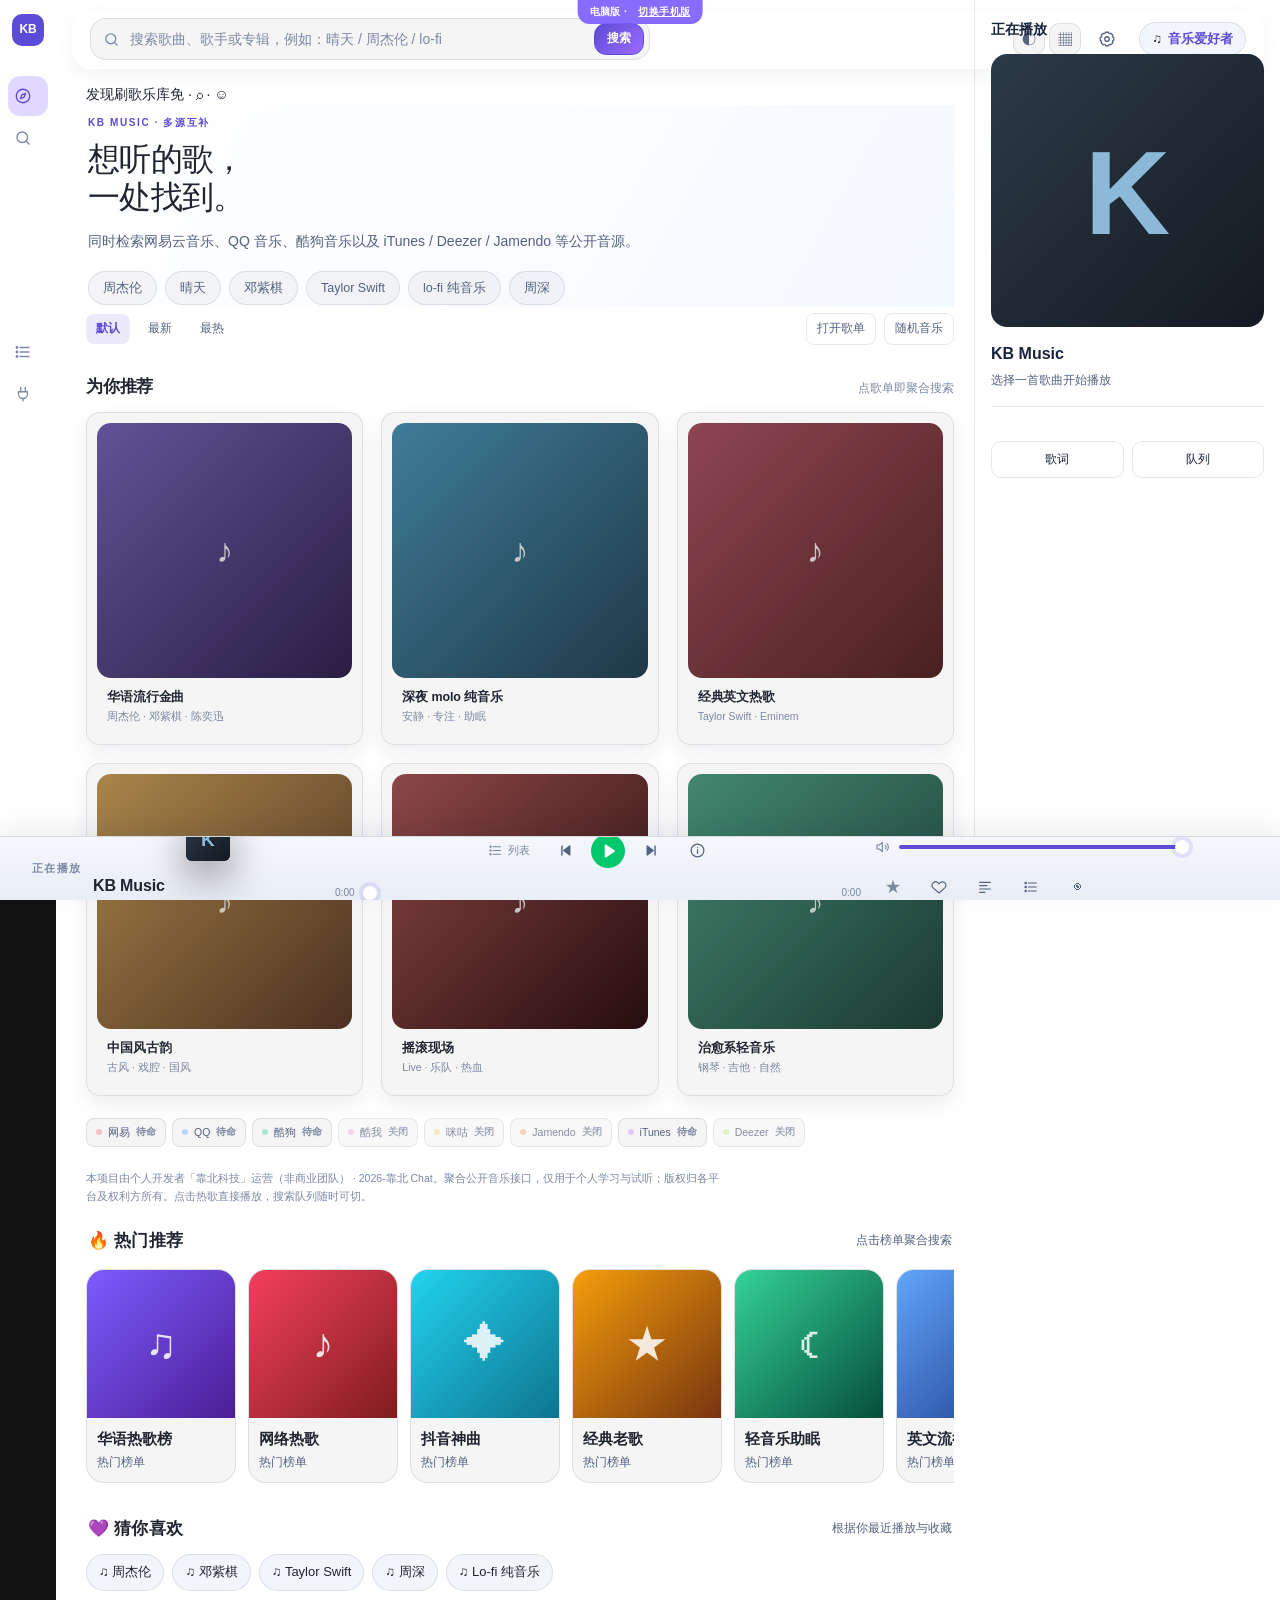
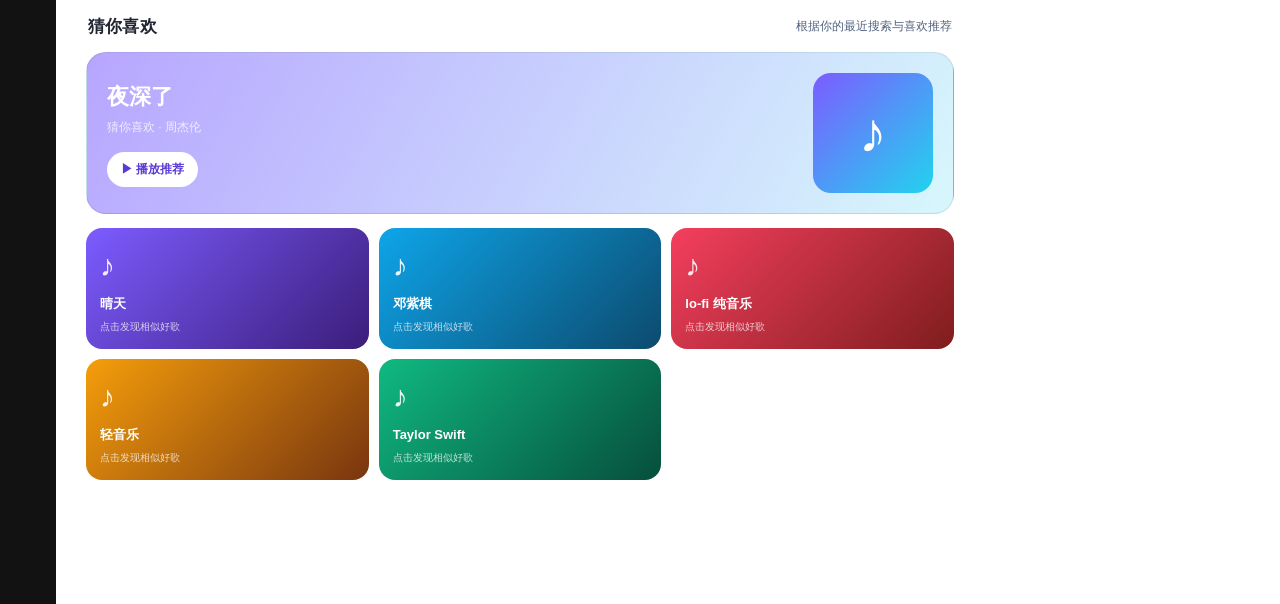
==== kbmusic/index.html @ 99de2bf8 "KB Music v1.0.4：音乐库/搜索面板/镜像站同步" ====
<!DOCTYPE html>
<html lang='zh-CN'>
<head>
<meta charset='UTF-8'>
<meta name='referrer' content='no-referrer'>
<title>KB Music · 多音源免费音乐聚合</title>
<link rel='icon' href='[data-uri]'> 
<style>
/* ============================================================
   KB Music · UI 重制（双端单文件）
   tokens 来源：work/ref/dsh-go-tokens.md（深海石板 + 黛青钢蓝）
   布局：<960 手机单列 + 抽屉 + 迷你条/全屏播放页；
         ≥960 三栏（侧栏 / 内容 / 正在播放右栏，同一份播放器 DOM）
   ============================================================ */
:root{
  /* 页面底 */
  --bg-top:#1D222C;
  --bg-bottom:#1B1C23;
  --bg:#1C1F28;
  --bg-2:#14171E;
  /* 面阶梯 */
  --surface:#232730;
  --surface-2:#272C36;
  --surface-3:#2D323C;
  --surface-4:#343944;
  /* 卡片 / 胶囊 */
  --card:rgba(255,255,255,.05);
  --card-hover:rgba(255,255,255,.075);
  --pill:rgba(255,255,255,.06);
  /* 文字 */
  --text:#E6E9F0;
  --muted:#B6BBC5;
  --faint:#9A9EA9;
  --ghost:#656971;
  /* 线条 */
  --line:rgba(255,255,255,.07);
  --line-strong:rgba(255,255,255,.12);
  --rule:#343841;
  /* 强调：黛青深色组 */
  --accent:#8CB9D7;
  --accent-press:#79A6C4;
  --accent-soft:rgba(140,185,215,.14);
  --accent-line:rgba(140,185,215,.34);
  --accent-ink:#0D1F2B;
  --accent-container:#274152;
  --on-accent-container:#D5E3ED;
  --accent-bubble:#26333C;
  --accent-glow:rgba(70,110,136,.28);
  --haze-glow:rgba(68,76,102,.24);
  --dusk:#BEAEDE;
  /* 语义色 */
  --warm:#D8A070;
  --warm-soft:rgba(216,160,112,.12);
  --warm-line:rgba(216,160,112,.28);
  --ok:#8FBF9F;
  --ok-soft:rgba(143,191,159,.12);
  --ok-line:rgba(143,191,159,.28);
  --danger:#E69089;
  --danger-soft:rgba(230,144,137,.12);
  --danger-line:rgba(230,144,137,.28);
  --scrim:rgba(11,17,31,.48);
  /* 玻璃 */
  --glass-chrome:rgba(41,46,57,.72);
  --glass-sheet:rgba(35,40,50,.86);
  /* 圆角 */
  --r-xs:6px;
  --r-sm:10px;
  --r-md:14px;
  --r-lg:20px;
  --r-xl:28px;
  --r-card:var(--r-md);
  --r-sheet:var(--r-lg);
  --r-input:var(--r-sm);
  --r-cover:10px;
  --r-pill:999px;
  /* 间距 */
  --sp-0:2px; --sp-1:4px; --sp-2:8px; --sp-3:12px; --sp-4:16px;
  --sp-5:20px; --sp-6:24px; --sp-7:32px;
  /* 字号 */
  --fs-display:28px; --lh-display:1.22;
  --fs-h1:22px;      --lh-h1:1.32;
  --fs-h2:17px;      --lh-h2:1.4;
  --fs-title:15px;   --lh-title:1.4;
  --fs-body:14px;    --lh-body:1.6;
  --fs-small:13px;   --lh-small:1.5;
  --fs-sub:12px;     --lh-sub:1.45;
  --fs-micro:11px;   --lh-micro:1.4;
  --fs-tiny:10px;    --lh-tiny:1.3;
  /* 动效 */
  --dur-fast:90ms;
  --dur:160ms;
  --dur-slow:240ms;
  --dur-sheet:280ms;
  --ease:cubic-bezier(.2,0,.2,1);
  --ease-emph:cubic-bezier(.2,.9,.25,1);
  /* 阴影：只给浮层 / 专辑封面 */
  --shadow-sheet:0 20px 48px rgba(0,0,0,.42);
  --shadow-cover:0 16px 40px rgba(0,0,0,.36);
  /* 结构尺寸 */
  --topbar-h:52px;
  --bar-h:64px;
  --side-w:248px;
  --rail-w:336px;
  --safe-t:env(safe-area-inset-top,0px);
  --safe-b:env(safe-area-inset-bottom,0px);
}

/* ---------- reset / base ---------- */
*,*::before,*::after{box-sizing:border-box}
[hidden]{display:none!important}
html{margin:0;min-height:100%;-webkit-text-size-adjust:100%;color-scheme:dark}
body{margin:0;min-height:100dvh;font-family:-apple-system,BlinkMacSystemFont,"Segoe UI","HarmonyOS Sans SC","PingFang SC","Noto Sans SC","Microsoft YaHei",sans-serif;font-size:var(--fs-body);line-height:var(--lh-body);color:var(--text);background:radial-gradient(1100px 720px at 92% -14%,var(--accent-glow),transparent 62%),radial-gradient(980px 680px at -12% 108%,var(--haze-glow),transparent 64%),linear-gradient(180deg,var(--bg-top) 0%,var(--bg-bottom) 100%);background-attachment:fixed;-webkit-font-smoothing:antialiased;overscroll-behavior-y:none}
body.no-scroll{overflow:hidden}
h1,h2,h3,h4,p{margin:0}
button{font:inherit;color:inherit;cursor:pointer;background:none;border:0;padding:0}
input,select{font:inherit;color:inherit}
img{display:block;max-width:100%}
svg{width:1em;height:1em;display:block;flex:none}
a{color:inherit;text-decoration:none}
:focus-visible{outline:2px solid var(--accent);outline-offset:2px;border-radius:6px}
/* 鼠标/触摸操作后不保留焦点环（键盘导航仍显示）；由 ui.js 切 body.pointer-modality */
body.pointer-modality :focus,body.pointer-modality :focus-visible{outline:none}
::selection{background:var(--accent-soft)}
.tabular{font-variant-numeric:tabular-nums}
*{scrollbar-width:none}
::-webkit-scrollbar{width:0;height:0;display:none}
::-webkit-scrollbar-thumb{display:none}
::-webkit-scrollbar-track{display:none}

/* ---------- 布局骨架 ---------- */
.app{display:block;min-height:100dvh}
.main-wrap{min-width:0;display:flex;flex-direction:column;min-height:100dvh}
@media (min-width:960px){
  .app{display:grid;grid-template-columns:var(--side-w) minmax(0,1fr);min-height:100dvh}
  body{padding-right:var(--rail-w)}
}
@media (min-width:960px) and (max-width:1179px){
  :root{--side-w:216px;--rail-w:284px}
}

/* ---------- 顶栏 ---------- */
.topbar{position:sticky;top:0;z-index:40;display:flex;align-items:center;gap:8px;height:calc(var(--topbar-h) + var(--safe-t));padding:var(--safe-t) 12px 0;background:var(--glass-chrome);backdrop-filter:blur(18px) saturate(1.15);-webkit-backdrop-filter:blur(18px) saturate(1.15);border-bottom:1px solid rgba(255,255,255,.09)}
.topbar__title{flex:1;min-width:0;font-size:var(--fs-title);font-weight:600;letter-spacing:-.01em;white-space:nowrap;overflow:hidden;text-overflow:ellipsis}
.topbar__actions{display:flex;gap:6px;flex:none}
.topbar .search-box{display:none}
.drawer-toggle{display:grid}
.topbar [data-action="go-search"]{display:grid}
body[data-view="search"] .topbar__title{display:none}
body[data-view="search"] .topbar .search-box{display:flex;flex:1;min-width:0}
body[data-view="search"] .topbar [data-action="go-search"]{display:none}
@media (min-width:960px){
  .topbar{height:64px;padding:0 32px;gap:12px}
  .topbar__title,.topbar [data-action="go-search"]{display:none}
  .topbar .drawer-toggle,.sidebar .sidebar__close{display:none}
  .topbar .search-box{display:flex;flex:1;max-width:560px}
  .topbar__actions{margin-left:auto}
}

/* ---------- 侧栏 / 抽屉（同一份 DOM） ---------- */
.sidebar{display:flex;flex-direction:column;gap:14px;padding:16px 12px calc(var(--safe-b) + 16px);background:linear-gradient(180deg,rgba(29,34,44,.72),rgba(27,28,35,.72))}
@media (max-width:959px){
  .sidebar{position:fixed;top:0;bottom:0;left:0;width:min(86vw,320px);height:100dvh;z-index:90;padding:calc(var(--safe-t) + 14px) 12px calc(var(--safe-b) + 18px);background:var(--glass-sheet);backdrop-filter:blur(24px) saturate(1.1);-webkit-backdrop-filter:blur(24px) saturate(1.1);border-right:1px solid rgba(255,255,255,.10);border-radius:0 var(--r-xl) var(--r-xl) 0;box-shadow:var(--shadow-sheet);transform:translateX(-104%);transition:transform var(--dur-slow) var(--ease);overflow-y:auto}
  .sidebar.is-open{transform:none}
}
@media (min-width:960px){
  .sidebar{position:sticky;top:0;height:100dvh;z-index:30;padding:20px 14px 18px;background:linear-gradient(180deg,var(--bg-top),var(--bg-bottom));border-right:1px solid var(--line);overflow-y:auto}
}
.brand{display:flex;align-items:center;gap:10px;padding:4px 6px 2px}
.brand-mark{flex:none;width:40px;height:40px;border-radius:var(--r-md);background:var(--accent);color:var(--accent-ink);display:grid;place-items:center;font-weight:600;font-size:13px;letter-spacing:-.01em}
.brand-text{min-width:0}
.brand-name{font-size:15px;font-weight:600;letter-spacing:-.01em}
.brand-sub{margin-top:2px;font-size:10.5px;color:var(--faint)}
.sidebar__close{margin-left:auto;display:none}
@media (max-width:959px){.sidebar__close{display:grid}}
.nav{display:flex;flex-direction:column;gap:2px;margin-top:4px}
.nav-label{padding:8px 12px 6px;font-size:10px;font-weight:600;letter-spacing:.14em;color:var(--faint)}
.nav-item{display:flex;align-items:center;gap:10px;min-height:42px;padding:0 12px;border-radius:var(--r-input);font-size:13.5px;font-weight:500;color:var(--muted);text-align:left;transition:background var(--dur),color var(--dur)}
.nav-item svg{font-size:18px;color:var(--faint);transition:color var(--dur)}
.nav-item:hover{background:var(--card);color:var(--text)}
.nav-item:hover svg{color:var(--muted)}
.nav-item.active,.nav-item.is-active{background:var(--accent-container);color:var(--on-accent-container);font-weight:600}
.nav-item.active svg,.nav-item.is-active svg{color:var(--accent)}
.nav-item .count{margin-left:auto;min-width:20px;height:20px;padding:0 6px;border-radius:var(--r-pill);background:var(--surface-2);color:var(--faint);font-size:10.5px;font-weight:600;display:grid;place-items:center;font-variant-numeric:tabular-nums}
.nav-item.active .count,.nav-item.is-active .count{background:rgba(140,185,215,.20);color:var(--on-accent-container)}
.side-card{margin-top:6px;padding:12px;border:1px solid var(--line);border-radius:var(--r-md);background:var(--card)}
.side-card h4{margin:0 0 8px;font-size:10.5px;font-weight:600;letter-spacing:.1em;color:var(--faint)}
.health{display:flex;flex-wrap:wrap;gap:6px}
.health-dot{display:inline-flex;align-items:center;gap:5px;padding:4px 7px;border:1px solid var(--line);border-radius:7px;background:var(--bg-2);font-size:10.5px;color:var(--muted)}
.health-dot i{width:6px;height:6px;border-radius:50%;background:currentColor;opacity:.35}
.health-dot.is-ok i{color:var(--ok);opacity:1}
.health-dot.is-loading i{color:var(--accent);opacity:1;animation:pulse 1.2s infinite}
.health-dot.is-error i{color:var(--danger);opacity:1}
.side-note{margin-top:auto;padding:4px 8px 0;font-size:10.5px;line-height:1.75;color:var(--faint)}
.side-note a{color:var(--accent)}
.side-note a:hover{text-decoration:underline}

/* ---------- 通用按钮 ---------- */
.icon-btn{display:grid;place-items:center;width:40px;height:40px;border-radius:var(--r-input);border:1px solid transparent;font-size:18px;color:var(--muted);transition:background var(--dur),color var(--dur),border-color var(--dur),transform var(--dur-fast)}
.icon-btn:hover{background:var(--card);color:var(--text)}
.icon-btn:active{transform:scale(.94)}
.icon-btn--outline{border-color:var(--line);background:var(--card)}
.icon-btn--sm{width:32px;height:32px;border-radius:var(--r-sm);font-size:15px}
.icon-btn.active,.icon-btn.is-liked{color:var(--warm)}
.icon-btn.active svg,.icon-btn.is-liked svg{fill:currentColor}
.icon-btn.is-on{color:var(--accent);background:var(--accent-soft)}
.btn{display:inline-flex;align-items:center;justify-content:center;gap:6px;height:40px;padding:0 16px;border:1px solid transparent;border-radius:var(--r-input);font-size:13px;font-weight:600;white-space:nowrap;transition:background var(--dur),color var(--dur),border-color var(--dur),transform var(--dur-fast),filter var(--dur)}
.btn:active{transform:scale(.98)}
.btn:disabled{opacity:.42;cursor:not-allowed;transform:none;filter:none}
.btn--primary{background:var(--accent);border-color:var(--accent);color:var(--accent-ink)}
.btn--primary:hover:not(:disabled){filter:brightness(1.07)}
.btn--ghost{background:var(--card);border-color:var(--line);color:var(--muted)}
.btn--ghost:hover:not(:disabled){background:var(--surface-2);border-color:var(--line-strong);color:var(--text)}
.btn--pill{height:32px;padding:0 12px;border-radius:var(--r-pill);background:var(--card);border-color:var(--line);color:var(--muted);font-size:12px}
.btn--pill:hover{background:var(--surface-2);color:var(--text)}
.btn--pill.active,.btn--pill.is-on{background:var(--accent-soft);border-color:var(--accent-line);color:var(--accent)}
.btn--text{height:32px;padding:0 8px;border-radius:8px;color:var(--muted);font-size:12px}
.btn--text:hover{background:var(--card);color:var(--text)}
.btn--sm{height:32px;padding:0 12px;border-radius:var(--r-sm);font-size:12px}

/* ---------- 搜索框 ---------- */
.search-box{align-items:center;gap:8px;height:42px;min-width:0;padding:0 5px 0 12px;border:1px solid var(--line);border-radius:var(--r-md);background:var(--card);transition:border-color var(--dur),box-shadow var(--dur)}
.search-box:focus-within{border-color:var(--accent-line);box-shadow:0 0 0 3px var(--accent-soft)}
.search-box__icon{flex:none;font-size:17px;color:var(--faint)}
.search-box input{flex:1;min-width:0;height:100%;border:0;outline:0;background:transparent;font-size:14px;color:var(--text)}
.search-box input::placeholder{color:var(--faint)}
.search-box input::-webkit-search-cancel-button{display:none}

/* ---------- 内容区 ---------- */
.content{width:100%;max-width:100%;padding:16px 16px calc(var(--bar-h) + var(--safe-b) + 24px)}
@media (min-width:600px){.content{padding:22px 24px calc(var(--bar-h) + var(--safe-b) + 30px)}}
@media (min-width:960px){.content{max-width:1120px;margin:0 auto;padding:26px 32px 44px}}
.view{min-width:0}

/* ---------- 发现：hero ---------- */
.hero{padding:6px 2px 2px}
.kicker{margin-bottom:10px;font-size:var(--fs-tiny);font-weight:600;letter-spacing:.16em;text-transform:uppercase;color:var(--accent)}
.hero__title{font-size:var(--fs-display);line-height:var(--lh-display);font-weight:300;letter-spacing:-.02em}
.hero__desc{max-width:560px;margin-top:10px;font-size:var(--fs-small);line-height:1.75;color:var(--muted)}
.tag-row{display:flex;flex-wrap:wrap;gap:8px;margin-top:18px}
.tag{height:34px;padding:0 14px;border:1px solid var(--line);border-radius:var(--r-pill);background:var(--card);color:var(--muted);font-size:12.5px;transition:background var(--dur),color var(--dur),border-color var(--dur),transform var(--dur-fast)}
.tag:hover{background:var(--surface-2);border-color:var(--line-strong);color:var(--text)}
.tag:active{transform:scale(.97)}
@media (min-width:960px){
  .hero{padding-top:10px}
  .hero__title{font-size:32px;line-height:1.18;font-weight:300}
  .hero__desc{margin-top:12px;font-size:var(--fs-body)}
}

/* ---------- 区块头 / 歌单架 ---------- */
.section-head{display:flex;align-items:baseline;justify-content:space-between;gap:12px;margin:28px 0 12px}
.section-head h2{font-size:var(--fs-h2);font-weight:600;letter-spacing:-.01em}
.section-head__meta{font-size:11.5px;color:var(--faint)}
.shelf{display:grid;grid-auto-flow:column;grid-auto-columns:146px;gap:10px;overflow-x:auto;margin:0 -16px;padding:2px 16px 6px;scroll-snap-type:x mandatory;scrollbar-width:none}
.shelf::-webkit-scrollbar{display:none}
.shelf-card{scroll-snap-align:start;text-align:left;overflow:hidden;border:1px solid var(--line);border-radius:var(--r-card);background:var(--card);transition:border-color var(--dur),transform var(--dur)}
.shelf-card__cover{display:grid;place-items:center;aspect-ratio:4/5;background:linear-gradient(150deg,var(--c1,#243038),var(--c2,#141A22));color:rgba(255,255,255,.92);font-size:28px;filter:saturate(.5) brightness(.82)}
.shelf-card__name{display:block;padding:9px 10px 2px;font-size:12.5px;font-weight:600;letter-spacing:-.01em}
.shelf-card__sub{display:block;padding:0 10px 10px;font-size:10.5px;line-height:1.4;color:var(--faint);white-space:nowrap;overflow:hidden;text-overflow:ellipsis}
.shelf-card:hover{border-color:var(--line-strong);transform:translateY(-1px)}
.shelf-card:active{transform:scale(.99)}
@media (min-width:600px){
  .shelf{grid-auto-flow:row;grid-auto-columns:auto;grid-template-columns:repeat(3,minmax(0,1fr));overflow:visible;margin:0;padding:0}
}
@media (min-width:960px){
  .shelf{grid-template-columns:repeat(4,minmax(0,1fr))}
}
@media (min-width:960px) and (max-width:1179px){
  .shelf{grid-template-columns:repeat(3,minmax(0,1fr))}
}

/* ---------- 音源状态条 / 说明 ---------- */
.source-strip{display:flex;flex-wrap:wrap;gap:6px;margin:22px 0 14px}
.source-pill{display:inline-flex;align-items:center;gap:6px;padding:5px 9px;border:1px solid var(--line);border-radius:8px;background:var(--card);font-size:10.5px;color:var(--muted)}
.source-pill i{width:6px;height:6px;border-radius:50%;background:var(--dot,#7A8794);opacity:.4}
.source-pill b{font-size:10px;font-weight:600;color:var(--faint)}
.source-pill.is-ok i{opacity:1}
.source-pill.is-loading i{opacity:1;animation:pulse 1.2s infinite}
.source-pill.is-error i{opacity:1;box-shadow:0 0 0 2px var(--danger-soft)}
.source-pill.is-off{opacity:.72}
.footnote{max-width:640px;margin-top:22px;font-size:10.5px;line-height:1.75;color:var(--faint)}
.footnote b{font-weight:600;color:var(--muted)}
.disclaimer{margin-top:22px;padding:12px 14px;border:1px solid var(--warm-line);border-radius:var(--r-md);background:var(--warm-soft);font-size:10.5px;line-height:1.75;color:#C9B08F}
.disclaimer b{color:var(--warm)}

/* ---------- 视图头 ---------- */
.view-head{display:flex;flex-wrap:wrap;align-items:center;gap:8px 12px;margin:2px 0 16px}
.view-head__text{flex:1;min-width:200px}
.view-head h2{font-size:var(--fs-h1);font-weight:600;letter-spacing:-.02em}
.view-head__meta{margin-top:4px;font-size:11.5px;line-height:1.5;color:var(--faint)}
.head-actions{display:flex;flex-wrap:wrap;gap:8px;width:100%}
@media (min-width:600px){.head-actions{width:auto;margin-left:auto}}

/* ---------- 曲目列表 ---------- */
.track-list{overflow:hidden;border:1px solid var(--line);border-radius:var(--r-card);background:var(--card)}
.track-list > .empty{margin:-1px;border:1px dashed var(--line-strong);background:var(--card)}
.track-row{display:flex;align-items:center;gap:10px;min-height:64px;padding:8px 10px 8px 8px;transition:background var(--dur);position:relative}
.track-row + .track-row{border-top:1px solid var(--line)}
.track-row:hover{background:rgba(255,255,255,.025)}
.cover-btn{position:relative;flex:none;width:48px;height:48px;overflow:hidden;border-radius:var(--r-cover);background:linear-gradient(150deg,var(--c1,#243038),var(--c2,#141A22));transition:box-shadow var(--dur)}
.cover-btn img{width:100%;height:100%;object-fit:cover}
.cover-play{position:absolute;inset:0;display:grid;place-items:center;color:#fff;font-size:16px;opacity:0;background:rgba(8,10,14,.42);transition:opacity var(--dur)}
.cover-play span{display:grid;place-items:center;width:26px;height:26px;border-radius:50%;background:rgba(0,0,0,.5)}
.cover-btn:hover .cover-play,.cover-btn:focus-visible .cover-play{opacity:1}
.track-main{flex:1;min-width:0}
.track-title{font-size:var(--fs-title);font-weight:600;letter-spacing:-.01em;white-space:nowrap;overflow:hidden;text-overflow:ellipsis}
.track-sub{margin-top:3px;font-size:var(--fs-sub);color:var(--muted);white-space:nowrap;overflow:hidden;text-overflow:ellipsis}
.duration{flex:none;min-width:30px;text-align:right;font-size:var(--fs-micro);color:var(--faint);font-variant-numeric:tabular-nums}
.badges{display:none;flex:none;align-items:center;gap:4px;margin-right:2px}
.row-actions{flex:none;display:flex;align-items:center}
.row-actions .icon-btn{width:40px;height:40px;border-radius:10px;font-size:16px}
.track-row.is-playing{background:linear-gradient(90deg,var(--accent-soft),rgba(140,185,215,.03) 62%,transparent);box-shadow:inset 3px 0 0 var(--accent)}
.track-row.is-playing .track-title{color:var(--accent)}
.track-row.is-playing .cover-btn{box-shadow:0 0 0 1px var(--accent-line)}
.track-row.is-playing .cover-play{opacity:1}
@media (min-width:960px){
  .track-row{min-height:58px;gap:12px;padding:7px 14px}
  .track-title{font-size:var(--fs-body)}
  .badges{display:flex}
  .row-actions .icon-btn{width:32px;height:32px;border-radius:8px;font-size:15px}
}

@media (max-width:959px){
  .track-row{display:grid;grid-template-columns:48px minmax(0,1fr) auto auto;grid-template-rows:auto auto;column-gap:10px;row-gap:3px;align-items:center;min-height:68px;padding:7px 10px 7px 8px}
  .track-row .cover-btn{grid-row:1 / span 2;grid-column:1;align-self:center}
  .track-row .track-main{grid-row:1;grid-column:2;min-width:0}
  .track-row .duration{grid-row:1;grid-column:3;align-self:center}
  .track-row .row-actions{grid-row:1 / span 2;grid-column:4;align-self:center}
  .track-row .badges{display:flex;grid-row:2;grid-column:2 / span 2;align-self:start;gap:4px;min-width:0;overflow:hidden}
  .track-row .badges .badge,.track-row .badges .access-badge{height:18px;padding:0 6px;font-size:9.5px}
  .track-row .badges .badge--src ~ .badge--src{display:none}
}

/* ---------- 徽标 ---------- */
.badge{display:inline-flex;align-items:center;gap:5px;height:20px;padding:0 7px;border:1px solid transparent;border-radius:6px;font-size:var(--fs-tiny);font-weight:600;white-space:nowrap}
.badge--free,.access-badge.free{color:var(--ok);background:var(--ok-soft);border-color:var(--ok-line)}
.badge--preview,.access-badge.preview{color:var(--warm);background:var(--warm-soft);border-color:var(--warm-line)}
.badge--paid,.access-badge.paid{color:var(--danger);background:var(--danger-soft);border-color:var(--danger-line)}
.badge--src{color:var(--faint);background:var(--surface-3);border-color:var(--line)}
.badge--src .src-dot-inline{width:6px;height:6px;border-radius:50%;background:var(--badge,#7A8794)}
.access-badge{display:inline-flex;align-items:center;height:20px;padding:0 7px;border:1px solid transparent;border-radius:6px;font-size:var(--fs-tiny);font-weight:600;white-space:nowrap}

/* ---------- 骨架屏 ---------- */
.skeleton-row{display:flex;align-items:center;gap:10px;min-height:64px;padding:8px 10px}
.skeleton-row + .skeleton-row{border-top:1px solid var(--line)}
.sk{background:linear-gradient(90deg,var(--surface-2) 25%,var(--surface-3) 37%,var(--surface-2) 63%);background-size:200% 100%;animation:shimmer 1.4s linear infinite;border-radius:8px}
.sk-cover{flex:none;width:48px;height:48px;border-radius:10px}
.sk-lines{flex:1;display:flex;flex-direction:column;gap:8px}
.sk-line{height:10px;border-radius:var(--r-xs)}
.sk-line.w1{width:38%}
.sk-line.w2{width:62%}

/* ---------- 空态 ---------- */
.empty{display:flex;flex-direction:column;align-items:center;padding:44px 24px 40px;border:1px dashed var(--line-strong);border-radius:var(--r-card);background:var(--card);text-align:center}
.empty__art{position:relative;display:grid;place-items:center;width:64px;height:64px;margin-bottom:18px;border-radius:50%;background:var(--accent-soft);color:var(--accent);font-size:26px}
.empty__art::before,.empty__art::after{content:'';position:absolute;border:1px dashed var(--line-strong);border-radius:50%;inset:-10px;opacity:.7}
.empty__art::after{inset:-22px;opacity:.35}
.empty h3{font-size:var(--fs-title);font-weight:600;letter-spacing:-.01em}
.empty p{max-width:280px;margin-top:6px;font-size:var(--fs-sub);line-height:1.7;color:var(--faint)}
.empty svg{font-size:26px}

/* ---------- 音源卡 / 表单 ---------- */
.source-grid{display:grid;grid-template-columns:1fr;gap:12px}
@media (min-width:600px){.source-grid{grid-template-columns:repeat(auto-fill,minmax(260px,1fr))}}
.source-card{padding:14px;border:1px solid var(--line);border-radius:var(--r-card);background:var(--card)}
.source-card__head{display:flex;align-items:flex-start;gap:10px}
.src-dot{flex:none;width:8px;height:8px;margin-top:6px;border-radius:50%;background:var(--dot,#7A8794)}
.source-card__meta{flex:1;min-width:0}
.source-card__meta strong{display:block;font-size:var(--fs-body);font-weight:600;letter-spacing:-.01em}
.source-card__meta small{display:block;margin-top:3px;font-size:var(--fs-micro);line-height:1.5;color:var(--faint)}
.source-card__foot{display:flex;align-items:center;justify-content:space-between;gap:8px;margin-top:12px}
.source-tag{font-size:10.5px;color:var(--faint)}
.field{margin-top:12px}
.field>label{display:flex;align-items:center;justify-content:space-between;gap:8px;margin-bottom:6px;font-size:var(--fs-micro);color:var(--faint)}
.field input,.field select{width:100%;height:38px;padding:0 10px;border:1px solid var(--line);border-radius:10px;background:var(--bg-2);font-size:12px;color:var(--text);outline:0;transition:border-color var(--dur),box-shadow var(--dur)}
.field input:focus,.field select:focus{border-color:var(--accent-line);box-shadow:0 0 0 3px var(--accent-soft)}
.field select{appearance:none;background-image:linear-gradient(45deg,transparent 50%,var(--faint) 50%),linear-gradient(135deg,var(--faint) 50%,transparent 50%);background-position:calc(100% - 15px) 16px,calc(100% - 10px) 16px;background-size:5px 5px;background-repeat:no-repeat}
.field input[readonly]{color:var(--muted)}
.mini-reset{margin-left:6px;padding:1px 6px;border:1px solid var(--line);border-radius:6px;background:var(--bg-2);font-size:10px;color:var(--faint);transition:color var(--dur),border-color var(--dur)}
.mini-reset:hover{color:var(--accent);border-color:var(--accent-line)}
.switch{position:relative;flex:none;width:40px;height:24px;margin-top:2px;cursor:pointer}
.switch input{position:absolute;inset:0;width:100%;height:100%;margin:0;opacity:0;cursor:pointer}
.switch span{position:absolute;inset:0;border-radius:var(--r-pill);background:var(--surface-3);transition:background var(--dur)}
.switch span::after{content:'';position:absolute;top:3px;left:3px;width:18px;height:18px;border-radius:50%;background:#fff;transition:transform var(--dur) var(--ease)}
.switch input:checked + span{background:var(--accent)}
.switch input:checked + span::after{transform:translateX(16px)}
.switch input:focus-visible + span{outline:2px solid var(--accent);outline-offset:2px}
.switch::before{content:'';position:absolute;inset:-9px;border-radius:12px}
.help-card{margin-top:16px;padding:0 14px;border:1px solid var(--line);border-radius:var(--r-card);background:var(--card)}
.help-card summary{display:flex;align-items:center;gap:8px;padding:14px 0;font-size:12.5px;font-weight:600;color:var(--muted);cursor:pointer;list-style:none}
.help-card summary::-webkit-details-marker{display:none}
.help-card summary::before{content:'';flex:none;width:6px;height:6px;border-radius:50%;background:var(--accent)}
.help-card summary::after{content:'';margin-left:auto;width:7px;height:7px;border-right:1.5px solid var(--faint);border-bottom:1.5px solid var(--faint);transform:rotate(-45deg);transition:transform var(--dur)}
.help-card[open] summary::after{transform:rotate(45deg)}
.help-body{padding-bottom:14px;font-size:11.5px;line-height:1.8;color:var(--muted)}
.help-body p{margin:8px 0}
.help-body b{font-weight:600;color:var(--text)}
.help-body code{padding:1px 5px;border:1px solid var(--line);border-radius:var(--r-xs);background:var(--bg-2);font-family:ui-monospace,SFMono-Regular,Menlo,monospace;font-size:10.5px}
.help-warn{color:var(--warm)!important}
.help-warn a{color:var(--accent);text-decoration:underline}

/* ---------- 滑块（消费 JS 写入的 --fill） ---------- */
.range{-webkit-appearance:none;appearance:none;width:100%;height:28px;margin:0;background:transparent;cursor:pointer}
.range::-webkit-slider-runnable-track{height:4px;border-radius:var(--r-pill);background:linear-gradient(90deg,var(--accent) var(--fill,0%),rgba(255,255,255,.12) var(--fill,0%))}
.range::-webkit-slider-thumb{-webkit-appearance:none;width:14px;height:14px;margin-top:-5px;border-radius:50%;background:#fff;box-shadow:0 0 0 4px var(--accent-soft);transition:box-shadow var(--dur)}
.range:hover::-webkit-slider-thumb{box-shadow:0 0 0 5px var(--accent-soft)}
.range::-moz-range-track{height:4px;border-radius:var(--r-pill);background:rgba(255,255,255,.12)}
.range::-moz-range-progress{height:4px;border-radius:var(--r-pill);background:var(--accent)}
.range::-moz-range-thumb{width:14px;height:14px;border:0;border-radius:50%;background:#fff;box-shadow:0 0 0 4px var(--accent-soft)}
.range:disabled{opacity:.4}
.time{flex:none;font-size:var(--fs-tiny);color:var(--faint);font-variant-numeric:tabular-nums}
.progress-row{display:none}
.volume-wrap{display:none;align-items:center;gap:8px;width:100%;padding:0 2px;font-size:16px;color:var(--faint)}
.volume-wrap .range{flex:1}

/* ============================================================
   播放器：唯一一份 DOM
   <960 收起＝迷你条 / .is-expanded＝全屏播放页 / ≥960＝右栏
   ============================================================ */
.player-bar{position:fixed;left:0;right:0;bottom:0;z-index:60;display:flex;align-items:center;gap:4px;height:calc(var(--bar-h) + var(--safe-b));padding:0 10px var(--safe-b);background:var(--glass-chrome);backdrop-filter:blur(18px) saturate(1.15);-webkit-backdrop-filter:blur(18px) saturate(1.15);border-top:1px solid rgba(255,255,255,.10);box-shadow:0 -8px 24px rgba(0,0,0,.28)}
.player-bar::before{content:'';position:absolute;top:-1px;left:0;width:var(--bar-progress,0%);height:2px;border-radius:0 2px 2px 0;background:var(--accent);opacity:.9;transition:width var(--dur-slow) linear}
.player-head{display:none}
.player-track{display:flex;flex:1;min-width:0;align-items:center;gap:10px;cursor:pointer}
.player-cover-area{display:contents}
.player-cover{flex:none;width:44px;height:44px;border-radius:var(--r-cover);object-fit:cover;background:linear-gradient(150deg,#243038,#141A22)}
.player-meta{flex:1;min-width:0}
.player-title-line{display:flex;align-items:center;gap:6px;min-width:0}
.player-title{font-size:15px;font-weight:600;letter-spacing:-.01em;white-space:nowrap;overflow:hidden;text-overflow:ellipsis}
.player-artist{max-width:100%;margin-top:2px;font-size:11.5px;color:var(--faint);white-space:nowrap;overflow:hidden;text-overflow:ellipsis}
.player-status-chip{flex:none;padding:2px 5px;border:1px solid transparent;border-radius:var(--r-xs);font-size:9.5px;font-weight:600;white-space:nowrap}
.player-status-chip.free{color:var(--ok);background:var(--ok-soft);border-color:var(--ok-line)}
.player-status-chip.preview{color:var(--warm);background:var(--warm-soft);border-color:var(--warm-line)}
.player-status-chip.paid{color:var(--danger);background:var(--danger-soft);border-color:var(--danger-line)}
.player-center{display:flex;align-items:center;flex:none}
.controls{display:flex;align-items:center;gap:0}
.player-bar .icon-btn{width:40px;height:40px;font-size:17px}
.player-bar #playBtn{width:38px;height:38px;border-radius:50%;background:var(--accent);color:var(--accent-ink);font-size:16px;border:0}
.player-bar #playBtn:hover{filter:brightness(1.07);background:var(--accent)}
.player-bar #modeBtn,.player-bar #prevBtn,.player-bar #detailBtn{display:none}
.player-extras{display:flex;align-items:center;flex:none;gap:2px}
.player-extras .source-select,.player-extras .volume-wrap,.player-extras #likeBtn,.player-extras #lyricBtn{display:none}
.player-bar #modeBtn{width:auto;min-width:38px;padding:0 8px;gap:5px;border-radius:var(--r-pill);font-size:11px;color:var(--faint)}
.player-bar #modeBtn svg{font-size:15px}
.player-bar #modeBtn:hover{color:var(--muted)}
.player-bar #modeBtn.active,.player-bar #modeBtn.is-on{color:var(--accent);background:var(--accent-soft)}
@media (max-width:959px){
  .player-bar:not(.is-expanded) .player-status-chip{display:none}
  .player-bar:not(.is-expanded) .player-cover{transition:transform var(--dur-fast)}
  .player-bar:not(.is-expanded) .player-track:active .player-cover{transform:scale(.96)}
}

/* --- 手机：展开为全屏播放页 --- */
.player-bar.is-expanded{top:0;bottom:0;height:100dvh;flex-direction:column;align-items:stretch;gap:14px;padding:calc(var(--safe-t) + 4px) 22px calc(var(--safe-b) + 16px);background:radial-gradient(760px 460px at 50% -12%,var(--accent-glow),transparent 64%),linear-gradient(180deg,var(--bg-top) 0%,var(--bg-bottom) 72%);border-top:0;box-shadow:none;overflow-y:auto;animation:sheetUp var(--dur-sheet) var(--ease-emph)}
.player-bar.is-expanded::before{display:none}
.player-bar.is-expanded .player-head{display:flex;align-items:center;justify-content:space-between;flex:none;font-size:10.5px;font-weight:600;letter-spacing:.14em;color:var(--faint)}
.player-bar.is-expanded .player-track{flex:1;flex-direction:column;align-items:stretch;gap:16px;min-height:0;cursor:default}
.player-bar.is-expanded .player-cover-area{display:grid;place-items:center;flex:1;min-height:0;width:100%}
.player-bar.is-expanded .player-cover{width:min(74vw,300px);height:auto;max-height:100%;aspect-ratio:1;margin:0;border-radius:var(--r-sheet);box-shadow:var(--shadow-cover)}
.player-bar.is-expanded .player-meta{flex:none}
.player-bar.is-expanded .player-title-line{flex-wrap:wrap;row-gap:6px}
.player-bar.is-expanded .player-title{font-size:var(--fs-h1);font-weight:600;letter-spacing:-.02em}
.player-bar.is-expanded .player-artist{margin-top:4px;font-size:12.5px;color:var(--muted)}
.player-bar.is-expanded .player-status-chip{font-size:10px}
.player-bar.is-expanded .player-center{flex-direction:column;gap:10px;align-items:stretch;margin-top:0}
.player-bar.is-expanded .controls{justify-content:center;gap:10px}
.player-bar.is-expanded #modeBtn{display:inline-flex;align-items:center;justify-content:center}
.player-bar.is-expanded #prevBtn,.player-bar.is-expanded #detailBtn{display:grid}
.player-bar.is-expanded .progress-row{display:flex;align-items:center;gap:10px;width:100%}
.player-bar.is-expanded #playBtn{width:56px;height:56px;font-size:24px}
.player-bar.is-expanded .player-extras{flex-wrap:wrap;justify-content:center;gap:6px;margin-top:2px}
.player-bar.is-expanded .source-select{display:block;flex:0 1 auto;width:auto;min-width:132px;max-width:220px;margin:0 auto;padding:0 14px;text-align:center;border-radius:var(--r-pill)}
.player-bar.is-expanded .volume-wrap{display:flex}
.player-bar.is-expanded #likeBtn,.player-bar.is-expanded #lyricBtn{display:inline-flex;width:auto;height:38px;padding:0 14px;gap:6px;border:1px solid var(--line);border-radius:var(--r-pill);background:var(--card);font-size:12px;color:var(--muted)}
.player-bar.is-expanded #likeBtn::after{content:'收藏'}
.player-bar.is-expanded #lyricBtn::after{content:'歌词'}
.player-bar.is-expanded #likeBtn.active,.player-bar.is-expanded #likeBtn.is-liked{color:var(--warm);border-color:var(--warm-line);background:var(--warm-soft)}
.player-bar.is-expanded #queueBtn{display:inline-flex;align-items:center;justify-content:center;width:auto;height:38px;padding:0 14px;gap:6px;border:1px solid var(--line);border-radius:var(--r-pill);background:var(--card);font-size:12px;color:var(--muted)}
.player-bar.is-expanded #queueBtn::after{content:'队列'}
.player-bar.is-expanded #likeBtn,.player-bar.is-expanded #lyricBtn,.player-bar.is-expanded #queueBtn{padding:0 12px;font-size:11.5px;white-space:nowrap}
.player-bar.is-expanded #detailBtn{width:38px;height:38px;border-radius:50%;background:var(--card);border:1px solid var(--line)}
.source-select{display:none;width:100%;height:34px;padding:0 10px;border:1px solid var(--line);border-radius:10px;background:var(--card);font-size:11.5px;color:var(--muted);outline:0}
#sourceSelect:empty{display:none!important}
.source-select:focus{border-color:var(--accent-line)}
.source-select option{background:var(--surface-2);color:var(--text)}
.source-select option:checked{background:var(--accent);color:var(--accent-ink)}

/* --- 桌面：右栏“正在播放” --- */
@media (min-width:960px){
  .player-bar{position:fixed;top:0;right:0;bottom:0;left:auto;width:var(--rail-w);height:100dvh;flex-direction:column;align-items:stretch;justify-content:flex-start;gap:14px;padding:20px 20px 22px;overflow-y:auto;background:linear-gradient(180deg,var(--bg-top),var(--bg-bottom));border-top:0;border-left:1px solid var(--line);box-shadow:none}
  .player-bar::before{display:none}
  .player-bar .player-head{display:flex;align-items:center;justify-content:space-between;flex:none;font-size:10.5px;font-weight:600;letter-spacing:.12em;color:var(--faint)}
  .player-bar .player-head .icon-btn{display:none}
  .player-bar .player-track{flex-direction:column;align-items:stretch;gap:12px;flex:none;cursor:default}
  .player-bar .player-cover{width:min(100%,220px);height:auto;aspect-ratio:1;margin:0 auto;border-radius:var(--r-card);box-shadow:var(--shadow-cover)}
  .player-bar .player-meta{flex:none}
  .player-bar .player-title-line{flex-wrap:wrap;row-gap:4px}
  .player-bar .player-title{font-size:16px}
  .player-bar .player-artist{margin-top:3px;font-size:12px;color:var(--muted)}
  .player-bar .player-center{flex-direction:column;gap:8px;align-items:stretch}
  .player-bar .controls{justify-content:center;gap:6px}
  .player-bar #modeBtn{display:inline-flex;align-items:center;justify-content:center}
  .player-bar #prevBtn,.player-bar #detailBtn{display:grid}
  .player-bar #playBtn{width:46px;height:46px;font-size:20px}
  .player-bar .progress-row{display:flex;align-items:center;gap:8px;width:100%}
  .player-bar .player-extras{flex-wrap:wrap;gap:6px;margin-top:2px}
  .player-bar .source-select{display:block}
  .player-bar .volume-wrap{display:flex;width:100%}
  .player-bar #likeBtn,.player-bar #lyricBtn{display:grid}
  .player-bar .player-extras .icon-btn{width:40px;height:40px;font-size:16px}
  .source-select{height:36px;font-size:12px}
}
@media (min-width:960px) and (max-width:1179px){
  .player-bar{gap:12px;padding:18px 16px 20px}
  .player-bar .player-cover{max-width:190px}
  .player-bar .player-title{font-size:15px}
  .sidebar .brand-sub{display:none}
}

/* ---------- 歌词面板（手机底部 sheet / 桌面右侧滑出） ---------- */
.lyric-drawer{position:fixed;left:0;right:0;bottom:0;z-index:100;display:flex;flex-direction:column;height:auto;max-height:78dvh;padding-bottom:var(--safe-b);border-top:1px solid rgba(255,255,255,.08);border-radius:var(--r-xl) var(--r-xl) 0 0;background:var(--glass-sheet);backdrop-filter:blur(24px) saturate(1.1);-webkit-backdrop-filter:blur(24px) saturate(1.1);box-shadow:var(--shadow-sheet);animation:sheetUp var(--dur-sheet) var(--ease-emph)}
.lyric-head{display:flex;align-items:flex-start;gap:10px;padding:16px 18px 10px}
.lyric-head h3{font-size:var(--fs-title);font-weight:600}
.lyric-head p{margin-top:3px;font-size:var(--fs-micro);color:var(--faint)}
.lyric-head .icon-btn{margin-left:auto}
.lyric-body{flex:1;min-height:120px;overflow-y:auto;padding:10px 24px 40px;scroll-behavior:smooth;-webkit-mask-image:linear-gradient(180deg,transparent,#000 9%,#000 88%,transparent);mask-image:linear-gradient(180deg,transparent,#000 9%,#000 88%,transparent)}
.lyric-body p{margin:0 0 18px;font-size:14px;line-height:1.6;color:var(--faint);text-align:center;transition:color var(--dur),font-size var(--dur)}
.lyric-body p.active,.lyric-body p.is-active{font-size:17px;font-weight:600;color:var(--accent)}
.lyric-empty{margin-top:56px;text-align:center;font-size:12.5px;color:var(--faint)}
@media (min-width:960px){
  .lyric-drawer{top:0;bottom:0;left:auto;width:400px;height:100dvh;padding-bottom:0;border-top:0;border-left:1px solid var(--line-strong);border-radius:0;animation:slideInRight var(--dur-sheet) var(--ease-emph)}
}

/* ---------- 遮罩 / 弹层 ---------- */
.scrim{position:fixed;inset:0;z-index:85;background:var(--scrim);opacity:0;pointer-events:none;transition:opacity var(--dur)}
.scrim.is-open{opacity:1;pointer-events:auto}
.modal{position:fixed;inset:0;z-index:110;display:flex;align-items:flex-end;justify-content:center;background:var(--scrim);animation:fadeIn var(--dur) var(--ease)}
.modal-card{width:100%;max-height:86dvh;padding:4px 18px calc(var(--safe-b) + 18px);overflow-y:auto;border:1px solid rgba(255,255,255,.08);border-radius:var(--r-xl) var(--r-xl) 0 0;background:var(--glass-sheet);backdrop-filter:blur(24px) saturate(1.1);-webkit-backdrop-filter:blur(24px) saturate(1.1);box-shadow:var(--shadow-sheet);animation:sheetUp var(--dur-sheet) var(--ease-emph)}
.modal-head{position:sticky;top:0;z-index:1;display:flex;align-items:center;gap:8px;padding:16px 0 12px;background:var(--glass-sheet)}
.modal-head::before{content:'';position:absolute;top:2px;left:50%;width:36px;height:4px;border-radius:2px;background:var(--surface-3);transform:translateX(-50%)}
.modal-head h3{font-size:var(--fs-h2);font-weight:600;letter-spacing:-.01em}
.modal-head .icon-btn{margin-left:auto}
.modal-grid{display:grid;grid-template-columns:1fr;gap:14px}
.modal-grid .field{margin-top:0}
@media (min-width:600px){.modal-grid{grid-template-columns:1fr 1fr}}
.modal-actions{display:flex;flex-wrap:wrap;justify-content:flex-end;gap:8px;margin-top:18px;padding-top:14px;border-top:1px solid var(--line)}
@media (min-width:960px){
  .modal{align-items:center;padding:20px}
  .modal-card{width:min(520px,100%);max-height:82dvh;padding:20px;border-radius:var(--r-sheet);animation:modalPop var(--dur-sheet) var(--ease-emph)}
  .modal-head::before{display:none}
}
.detail-hero{display:flex;align-items:center;gap:12px}
.detail-hero .cover-btn{width:64px;height:64px;border-radius:var(--r-md);cursor:default;pointer-events:none}
.detail-hero .cover-btn img{width:100%;height:100%;object-fit:cover}
.detail-hero .cover-play{display:none}
.detail-hero h4{font-size:var(--fs-title);font-weight:600}
.detail-hero p{margin-top:4px;font-size:var(--fs-sub);color:var(--faint)}
.detail-source-list{display:flex;flex-direction:column;gap:8px;margin-top:14px}
.detail-source{display:flex;align-items:center;gap:10px;padding:10px 12px;border:1px solid var(--line);border-radius:var(--r-md);background:var(--card)}
.detail-source .src-dot{margin-top:0;flex:none}
.detail-source__meta{flex:1;min-width:0}
.detail-source strong{font-size:13px;font-weight:600}
.detail-source small{display:block;margin-top:2px;font-size:10.5px;color:var(--faint)}
.detail-source .links{display:flex;gap:6px;flex:none;align-items:center}
.detail-source .links .btn{height:28px;padding:0 10px;border-radius:8px;font-size:11px}
.detail-source .links a{display:inline-flex;align-items:center;gap:4px;height:28px;padding:0 8px;border-radius:8px;color:var(--muted);font-size:11px}
.detail-source .links a:hover{background:var(--card);color:var(--text)}

/* ---------- Toast ---------- */
.toast-wrap{position:fixed;left:12px;right:12px;bottom:calc(var(--bar-h) + var(--safe-b) + 12px);top:auto;z-index:120;display:flex;flex-direction:column;justify-content:flex-end;align-items:center;gap:8px;pointer-events:none}
.toast{display:flex;align-items:center;gap:8px;max-width:100%;padding:10px 14px;border:1px solid var(--line-strong);border-radius:var(--r-md);background:var(--surface-3);box-shadow:var(--shadow-sheet);font-size:12.5px;animation:toastIn var(--dur) var(--ease);pointer-events:auto}
.toast__icon{display:grid;place-items:center;font-size:16px;color:var(--accent)}
.toast.error .toast__icon{color:var(--danger)}
.toast.out{opacity:0;transform:translateY(8px);transition:opacity var(--dur),transform var(--dur)}
@keyframes toastIn{from{opacity:0;transform:translateY(8px)}}
@media (min-width:960px){
  .toast-wrap{top:auto;bottom:24px;left:auto;right:calc(var(--rail-w) + 24px);align-items:flex-end}
}

/* ---------- 动效 ---------- */
@keyframes pulse{50%{opacity:.35;transform:scale(.82)}}
@keyframes shimmer{to{background-position:-200% 0}}
@keyframes sheetUp{from{opacity:.5;transform:translateY(18px)}}
@keyframes modalPop{from{opacity:.4;transform:translateY(8px) scale(.98)}}
@keyframes fadeIn{from{opacity:0}}
@keyframes slideInRight{from{opacity:.5;transform:translateX(28px)}}
@media (prefers-reduced-motion:reduce){
  *,*::before,*::after{animation-duration:.001ms!important;animation-iteration-count:1!important;transition-duration:.001ms!important;scroll-behavior:auto!important}
}

/* 弹层打开时 Toast 移到顶部，避免遮挡弹层底部操作（ui.js 维护 body.modal-open） */
body.modal-open .toast-wrap{bottom:auto;top:calc(64px + var(--safe-t));justify-content:flex-start}
@media (min-width:960px){body.modal-open .toast-wrap{top:76px;bottom:auto}}

/* ============================================================
   搜索结果筛选（v2）：可听性 tab（参考图片下划线样式）/ 音源 / 排序
   ============================================================ */
.back-toggle{display:none}
body[data-view="search"] .topbar .search-clear{display:grid}
.search-clear{display:none;width:28px;height:28px;border-radius:50%;font-size:13px;color:var(--faint);flex:none}
.search-clear:hover{background:var(--card);color:var(--text)}
@media (max-width:959px){
  body[data-view="search"] .topbar .drawer-toggle{display:none}
  body[data-view="search"] .topbar .back-toggle{display:grid}
}
@media (min-width:960px){.back-toggle{display:none!important}}

.filter-tabs{display:flex;align-items:center;gap:22px;margin:0 0 10px;padding:0 2px;overflow-x:auto;border-bottom:1px solid var(--line);scrollbar-width:none}
.filter-tabs::-webkit-scrollbar{display:none}
.filter-tab{position:relative;flex:none;padding:10px 1px 12px;border:0;background:none;font-size:15px;font-weight:600;color:var(--muted);white-space:nowrap;cursor:pointer;transition:color var(--dur)}
.filter-tab:hover{color:var(--text)}
.filter-tab.is-active,.filter-tab.active{color:var(--text)}
.filter-tab.is-active::after,.filter-tab.active::after{content:'';position:absolute;left:8%;right:8%;bottom:-1px;height:2.5px;border-radius:2px;background:var(--accent)}
.filter-clear{margin-left:auto;flex:none;padding:6px 10px;border:1px solid var(--line);border-radius:var(--r-pill);background:none;color:var(--accent);font-size:11.5px;font-weight:600;cursor:pointer}
.filter-clear:hover{background:var(--accent-soft)}
.filter-row{display:flex;align-items:center;gap:10px;margin:0 0 10px;min-width:0}
.filter-sources{display:flex;align-items:center;gap:6px;min-width:0;flex:1;overflow-x:auto;padding-bottom:2px;scrollbar-width:none}
.filter-sources::-webkit-scrollbar{display:none}
.filter-src{display:inline-flex;align-items:center;gap:5px;flex:none;height:30px;padding:0 11px;border:1px solid var(--line);border-radius:var(--r-pill);background:var(--card);color:var(--muted);font-size:12px;font-weight:600;cursor:pointer;transition:color var(--dur),border-color var(--dur),background var(--dur)}
.filter-src:hover{color:var(--text)}
.filter-src.is-active{color:var(--on-accent-container);border-color:var(--accent-line);background:var(--accent-container)}
.filter-src i{width:6px;height:6px;border-radius:50%;flex:none}
.filter-sort{display:flex;align-items:center;gap:3px;flex:none;font-size:11px;color:var(--faint);background:var(--card);border:1px solid var(--line);border-radius:var(--r-pill);padding:3px 4px}
.filter-sort__label{padding:0 4px 0 6px;font-size:10.5px}
.filter-sort__btn{padding:4px 8px;border:0;border-radius:var(--r-pill);background:none;color:var(--muted);font-size:11.5px;font-weight:600;cursor:pointer;white-space:nowrap}
.filter-sort__btn.is-active{color:var(--on-accent-container);background:var(--accent-container)}
@media (max-width:959px){
  .filter-tabs{gap:18px}
  .filter-tab{font-size:14.5px}
  .filter-row{gap:8px}
  .filter-sort__label{display:none}
}

/* 歌手筛选行（在可听性 tab 中选「歌手」后出现） */
.filter-artists{display:flex;align-items:center;gap:6px;margin:0 0 10px;overflow-x:auto;padding-bottom:2px;scrollbar-width:none}
.filter-artists::-webkit-scrollbar{display:none}
.filter-src__n{margin-left:4px;font-size:10px;font-weight:600;color:var(--faint)}
.filter-src.is-active .filter-src__n{color:var(--on-accent-container);opacity:.75}
@media (max-width:359px){.filter-tab{font-size:14px}.filter-tabs{gap:14px}}

/* 歌手 tab 的「歌手结果」列表（参考截图的歌手行样式） */
.artist-list{display:flex;flex-direction:column;gap:8px;margin:0 0 4px}
.artist-item{display:flex;align-items:center;gap:12px;width:100%;padding:10px 12px;border:1px solid var(--line);border-radius:var(--r-card);background:var(--card);color:var(--text);text-align:left;cursor:pointer;transition:background var(--dur),border-color var(--dur)}
.artist-item:hover{background:var(--surface-2);border-color:var(--line-strong)}
.artist-item:active{transform:scale(.995)}
.artist-item__avatar{flex:none;width:46px;height:46px;border-radius:50%;display:grid;place-items:center;font-size:18px;font-weight:700;color:#fff;background:linear-gradient(135deg,var(--av1,#334),var(--av2,#112));box-shadow:inset 0 0 0 1px rgba(255,255,255,.14)}
.artist-item__main{flex:1;min-width:0;display:flex;flex-direction:column;gap:2px}
.artist-item__name{font-size:14.5px;font-weight:600;white-space:nowrap;overflow:hidden;text-overflow:ellipsis}
.artist-item__sub{font-size:11.5px;color:var(--faint);white-space:nowrap;overflow:hidden;text-overflow:ellipsis}
.artist-item__go{flex:none;display:inline-flex;align-items:center;gap:4px;height:30px;padding:0 10px;border-radius:var(--r-pill);border:1px solid var(--line);color:var(--muted);font-size:11.5px;font-weight:600}
.artist-item__go svg{font-size:12px}
.artist-item:hover .artist-item__go{color:var(--accent);border-color:var(--accent-line)}



/* ============ KB 社交 / 账号 / 音质 / 多语言 —— 追加样式 ============ */
.quality-badge{display:inline-flex;align-items:center;gap:3px;font-size:9px;font-weight:800;padding:2px 6px;border-radius:5px;white-space:nowrap;border:1px solid transparent}
.quality-badge.q-hires{color:#f0abfc;background:rgba(240,171,252,.14);border-color:rgba(240,171,252,.38)}
.quality-badge.q-lossless{color:#fca5a5;background:rgba(252,165,165,.14);border-color:rgba(252,165,165,.38)}
.quality-badge.q-high{color:#7dd3fc;background:rgba(125,211,252,.14);border-color:rgba(125,211,252,.36)}
.quality-badge.q-medium{color:#a7f3d0;background:rgba(167,243,208,.13);border-color:rgba(167,243,208,.32)}
.quality-badge.q-low{color:#cbd5f5;background:rgba(255,255,255,.06);border-color:rgba(255,255,255,.14)}
.lang-panel{padding:2px 0}
.lang-panel .field{margin-bottom:14px}
.lang-panel label{display:block;font-size:12px;color:var(--muted);margin-bottom:7px;font-weight:600}
.lang-chips{display:flex;flex-wrap:wrap;gap:7px}
.lang-chip{border:1px solid var(--line);background:var(--card);color:var(--muted);border-radius:999px;padding:6px 12px;font-size:11.5px;font-weight:600;cursor:pointer;transition:all .16s ease}
.lang-chip:hover{color:var(--text);border-color:var(--accent-line)}
.lang-chip.active{color:var(--accent-ink);background:var(--accent);border-color:var(--accent);font-weight:700}
.lang-hint{font-size:11px;color:var(--faint);line-height:1.7;margin-top:6px}
.profile-card{border:1px solid var(--line);border-radius:16px;padding:16px;background:linear-gradient(135deg,rgba(140,185,215,.12),rgba(190,174,222,.08));margin-bottom:16px}
.profile-top{display:flex;align-items:center;gap:14px}
.profile-avatar{width:54px;height:54px;border-radius:50%;flex:none;display:grid;place-items:center;font-size:22px;font-weight:800;color:var(--accent-ink);background:var(--accent)}
.profile-name{font-size:16px;font-weight:750;display:flex;align-items:center;gap:6px;flex-wrap:wrap}
.profile-sub{font-size:11px;color:var(--faint);margin-top:3px}
.code-box{display:flex;align-items:center;gap:8px;margin-top:14px;background:rgba(0,0,0,.28);border:1px dashed var(--accent-line);border-radius:10px;padding:9px 11px}
.code-box code{flex:1;font-family:ui-monospace,monospace;font-size:13px;color:var(--accent);letter-spacing:.5px;user-select:all}
.code-box button{flex:none}
.qr-wrap{display:flex;justify-content:center;margin:14px 0}
.qr-frame{width:190px;height:190px;padding:10px;border-radius:14px;background:#fff;box-shadow:0 12px 30px rgba(0,0,0,.35)}
.qr-frame svg{width:100%;height:100%;display:block}
.qr-tip{text-align:center;font-size:11px;color:var(--faint);margin-bottom:14px}
.friend-form{display:flex;gap:8px;margin-bottom:8px}
.friend-form input{flex:1;min-width:0}
.friend-list{display:flex;flex-direction:column;gap:8px}
.friend-item{display:flex;align-items:center;gap:11px;padding:10px 12px;border-radius:12px;border:1px solid var(--line);background:var(--card)}
.friend-avatar{width:38px;height:38px;border-radius:50%;flex:none;display:grid;place-items:center;font-weight:800;color:#fff;background:linear-gradient(135deg,var(--accent),var(--dusk))}
.friend-meta{flex:1;min-width:0}
.friend-meta strong{display:block;font-size:13px;white-space:nowrap;overflow:hidden;text-overflow:ellipsis}
.friend-meta small{display:block;font-size:10px;color:var(--faint);margin-top:2px;font-family:ui-monospace,monospace}
.friend-empty{text-align:center;color:var(--faint);font-size:12px;padding:22px 0}
.scan-box{border:1px solid var(--line);border-radius:14px;overflow:hidden;background:#000;margin:12px 0;position:relative;aspect-ratio:4/3}
.scan-box video{width:100%;height:100%;object-fit:cover;display:block}
.scan-overlay{position:absolute;inset:0;pointer-events:none;background:linear-gradient(180deg,rgba(0,0,0,.25),transparent 30%,transparent 70%,rgba(0,0,0,.25))}
.scan-frame{position:absolute;left:50%;top:50%;transform:translate(-50%,-50%);width:62%;aspect-ratio:1;border:2px solid var(--accent);border-radius:14px;box-shadow:0 0 0 9999px rgba(0,0,0,.32)}
.scan-actions{display:flex;gap:8px;flex-wrap:wrap}
.scan-note{font-size:10.5px;color:var(--faint);line-height:1.7;margin-top:10px}
.local-demo-tag{display:inline-block;font-size:9px;font-weight:700;padding:2px 6px;border-radius:5px;color:var(--warm);background:var(--warm-soft);border:1px solid var(--warm-line)}
.friend-badge-nav{display:inline-flex;align-items:center;justify-content:center;min-width:18px;height:18px;padding:0 5px;border-radius:999px;background:var(--accent-soft);color:var(--accent);font-size:10px;font-weight:700;margin-left:auto}
.account-btn{display:inline-flex;align-items:center;gap:6px;height:36px;padding:0 12px;border:1px solid var(--line);border-radius:999px;background:var(--card);color:var(--muted);font-size:12px;font-weight:600;white-space:nowrap;transition:all .16s ease}
.account-btn:hover{border-color:var(--accent-line);color:var(--text)}
.account-btn.logged-in{color:var(--text);border-color:var(--accent-line)}
.account-avatar{width:22px;height:22px;border-radius:50%;display:grid;place-items:center;background:var(--surface-2);color:var(--muted)}
.account-btn.logged-in .account-avatar{background:var(--ok-soft);color:var(--ok)}
.account-avatar svg{width:14px;height:14px}
.auth-tabs{display:flex;gap:6px;margin-bottom:16px}
.auth-tab{flex:1;padding:9px;text-align:center;cursor:pointer;font-size:13px;font-weight:600;border:1px solid var(--line);border-radius:10px;background:var(--card);color:var(--muted);transition:all .16s ease}
.auth-tab.active{border-color:var(--accent-line);color:var(--text);background:var(--accent-soft)}
.auth-field{margin-bottom:12px}
.auth-field label{display:block;font-size:11px;color:var(--muted);margin-bottom:6px}
.auth-note{font-size:11px;color:var(--faint);line-height:1.7;margin-top:14px}
.auth-field .code-row{display:flex;gap:8px}
.auth-field .code-row input{flex:1;min-width:0}
.auth-field .code-row button{flex:none}
.auth-field select{width:100%;border:1px solid var(--line);border-radius:10px;background:rgba(0,0,0,.22);color:var(--text);padding:10px;font-size:13px}
.auth-field select:focus{border-color:var(--accent-line);outline:none}
.auth-privacy{display:flex;align-items:center;gap:8px;font-size:12px;color:var(--muted);cursor:pointer}
.auth-privacy input{width:auto}
.auth-devcode{margin-top:8px;padding:9px 12px;border-radius:10px;font-size:12px;font-weight:700;color:var(--warm);background:var(--warm-soft);border:1px solid var(--warm-line);line-height:1.6}
.auth-switch{margin-top:14px;text-align:center;font-size:12px;color:var(--muted)}
.auth-switch .text-btn{color:var(--accent)}
@media (max-width:959px){
  .qr-frame{width:150px;height:150px}
  .modal-card{max-height:88dvh;overflow-y:auto}
}



/* ===== 产品信息（设置内） ===== */
.about-card{border:1px solid var(--line);border-radius:14px;padding:14px 15px;background:linear-gradient(135deg,rgba(140,185,215,.10),rgba(190,174,222,.06))}
.about-brand{display:flex;align-items:center;gap:11px;margin-bottom:11px}
.about-logo{width:40px;height:40px;border-radius:11px;flex:none;display:grid;place-items:center;font-weight:850;font-size:15px;letter-spacing:.5px;color:var(--accent-ink);background:var(--accent)}
.about-brand b{display:block;font-size:14px}
.about-brand small{display:block;font-size:10.5px;color:var(--faint);margin-top:2px}
.about-line{font-size:11.5px;line-height:1.75;color:var(--muted);margin:7px 0}
.about-line b{color:var(--text)}
.about-disclaimer{color:var(--warm);background:var(--warm-soft);border:1px solid var(--warm-line);border-radius:9px;padding:8px 10px}
.about-disclaimer b{color:var(--warm)}


/* ============================================================
   KB Music 第一版原风格主题覆盖层
   恢复最初的深蓝紫底 + 紫(#7c5cff)/青(#22d3ee)渐变光晕风格。
   仅覆盖配色变量，不改变 DOM 结构与功能，保留当前全部特性。
   ============================================================ */
:root{
  /* 页面底：第一版深蓝紫 */
  --bg-top:#0d142a;
  --bg-bottom:#080d1c;
  --bg:#080d1c;
  --bg-2:#0f1730;
  /* 面阶梯：深蓝玻璃 */
  --surface:rgba(255,255,255,.055);
  --surface-2:rgba(255,255,255,.09);
  --surface-3:rgba(255,255,255,.13);
  --surface-4:rgba(255,255,255,.17);
  --card:rgba(255,255,255,.05);
  --card-hover:rgba(255,255,255,.085);
  --pill:rgba(255,255,255,.06);
  /* 文字：第一版冷白蓝 */
  --text:#eef2ff;
  --muted:#98a5c4;
  --faint:#6f7d9e;
  --ghost:#56618a;
  /* 线条 */
  --line:rgba(255,255,255,.09);
  --line-strong:rgba(255,255,255,.16);
  --rule:rgba(255,255,255,.1);
  /* 强调：第一版紫青 */
  --accent:#7c5cff;
  --accent-press:#6d4bff;
  --accent-soft:rgba(124,92,255,.18);
  --accent-line:rgba(124,92,255,.45);
  --accent-ink:#ffffff;
  --accent-container:rgba(124,92,255,.24);
  --on-accent-container:#e8e2ff;
  --accent-bubble:rgba(124,92,255,.14);
  --accent-glow:rgba(124,92,255,.28);
  --haze-glow:rgba(34,211,238,.14);
  --dusk:#b8c4ff;
  /* 语义色：第一版 */
  --warm:#fbbf24;
  --warm-soft:rgba(251,191,36,.14);
  --warm-line:rgba(251,191,36,.3);
  --ok:#34d399;
  --ok-soft:rgba(52,211,153,.14);
  --ok-line:rgba(52,211,153,.3);
  --danger:#fb7185;
  --danger-soft:rgba(251,113,133,.14);
  --danger-line:rgba(251,113,133,.32);
  --scrim:rgba(6,10,26,.62);
  /* 玻璃 */
  --glass-chrome:rgba(15,23,48,.78);
  --glass-sheet:rgba(13,20,42,.9);
  /* 圆角：第一版更圆润 */
  --r-xs:8px;
  --r-sm:12px;
  --r-md:16px;
  --r-lg:20px;
  --r-xl:28px;
  --r-card:18px;
  --r-sheet:22px;
  --r-input:12px;
  --r-cover:14px;
  /* 阴影 */
  --shadow-sheet:0 24px 70px rgba(0,0,0,.46);
  --shadow-cover:0 16px 40px rgba(0,0,0,.42);
}
/* 第一版标志性三色径向光晕背景 */
body{
  background:
    radial-gradient(900px 520px at 8% -10%, rgba(124,92,255,.25), transparent 60%),
    radial-gradient(760px 480px at 95% 0%, rgba(34,211,238,.16), transparent 58%),
    radial-gradient(700px 500px at 60% 100%, rgba(251,113,133,.10), transparent 60%),
    linear-gradient(180deg, #0d142a 0%, #080d1c 100%);
  background-attachment:fixed;
}
/* 主按钮：第一版紫青渐变 */
.btn--primary,.primary-btn{
  background:linear-gradient(135deg,var(--accent),#9d6bff);
  color:#fff;
}
/* 品牌区渐变文字 */
.brand,h1 span{color:var(--text)}
::selection{background:rgba(124,92,255,.35)}
/* 搜索框聚焦紫光 */
.search-box:focus-within,.search-input:focus{border-color:rgba(124,92,255,.55)}
/* 滚条适配深蓝 */
::-webkit-scrollbar-thumb{background:rgba(255,255,255,.14);border:3px solid var(--bg)}


:root{--accent-2:#22d3ee}
/* ============================================================
   KB Music 功能增强样式：听书 / 猜你喜欢 / 热门推荐 / 分享 / 下载 / 最近播放
   ============================================================ */
.kb-site-badge{position:fixed;left:50%;top:0;transform:translateX(-50%);z-index:120;padding:4px 12px;border-radius:0 0 10px 10px;background:rgba(124,92,255,.9);color:#fff;font-size:10px;font-weight:700;letter-spacing:.4px}
.kb-site-badge a{color:#fff;text-decoration:underline;margin-left:8px}
/* 手机版独立外壳：底部导航 + 避开顶部遮挡 */
body.kb-mobile-site .kb-site-badge{top:auto!important;bottom:calc(var(--bar-h,64px) + 74px);left:10px;transform:none!important;border-radius:99px;padding:3px 10px;font-size:9px;opacity:.85}
.kb-mobile-tabs{display:none}
body.kb-mobile-site .kb-mobile-tabs{display:flex;position:fixed;left:0;right:0;bottom:calc(var(--bar-h,64px) + 4px);height:52px;z-index:59;align-items:center;background:var(--glass-chrome);backdrop-filter:blur(18px);border-top:1px solid var(--line);box-shadow:0 -6px 20px rgba(0,0,0,.18)}
body.kb-mobile-site .kb-mobile-tabs button{flex:1;height:100%;border:0;background:none;color:var(--muted);font-size:10px;display:flex;flex-direction:column;align-items:center;justify-content:center;gap:2px}
body.kb-mobile-site .kb-mobile-tabs button span:first-child{font-size:17px;line-height:1}
body.kb-mobile-site .kb-mobile-tabs button.is-active{color:var(--accent)}
body.kb-mobile-site .kb-mobile-tabs .kb-mtab-photo span{width:34px;height:34px;border-radius:50%;background:linear-gradient(135deg,#ffb199,#ff6b9a);color:#fff;display:grid;place-items:center;font-size:16px;margin-top:-8px;border:2px solid #fff;box-shadow:0 4px 12px rgba(255,107,154,.35)}
body.kb-mobile-site .kb-mobile-tabs button i{position:absolute;top:-4px;right:-8px;min-width:14px;height:14px;border-radius:7px;background:#ff3b30;color:#fff;font-size:9px;font-style:normal;line-height:14px;text-align:center}
body.kb-mobile-site .kb-mobile-tabs button>span:first-child{position:relative}
body.kb-mobile-site .content{padding-bottom:calc(var(--bar-h,64px) + 76px)!important}
body.kb-mobile-site #discoverView .view-head{display:none!important}
body.kb-mobile-site .hero{display:none!important}
body.kb-mobile-site .kb-mobile-grid{margin-top:10px!important}
/* 手机版：顶部标签 + 网易云式个人页 */
body.kb-mobile-site .kb-mobile-top-tabs{display:flex;align-items:center;gap:14px;padding:2px 16px 10px}
body.kb-mobile-site .kb-mobile-top-tabs button{border:0;background:none;color:var(--muted);font-size:15px;font-weight:700;padding:4px 0}
body.kb-mobile-site .kb-mobile-top-tabs button.is-active{color:var(--accent);font-size:18px}
body.kb-mobile-site .kb-mobile-top-tabs .kb-mt-icons{margin-left:auto;font-size:13px;color:var(--muted)}
body.kb-mobile-site .shelf{display:grid!important;grid-auto-flow:column;grid-auto-columns:96px;gap:10px;overflow-x:auto;margin:0!important;padding:4px 16px 10px!important}
body.kb-mobile-site .shelf-card__cover,body.kb-mobile-site .shelf-cover{aspect-ratio:1/1!important;border-radius:50%!important;font-size:30px}
body.kb-mobile-site .shelf-card__name,body.kb-mobile-site .shelf-card-sub{display:none}
body.kb-mobile-site .kb-profile-header{margin:0 0 14px;padding:16px;border-radius:20px;background:linear-gradient(135deg,#dff8f5,#cdeefc)}
body.kb-mobile-site .kb-profile-top{display:flex;align-items:center;gap:12px;color:#173c3a}
body.kb-mobile-site .kb-profile-avatar{width:56px;height:56px;border-radius:50%;display:grid;place-items:center;background:linear-gradient(135deg,#7bdcc9,#4aa8c8);color:#fff;font-size:24px}
body.kb-mobile-site .kb-profile-top strong{font-size:16px;display:block}
body.kb-mobile-site .kb-profile-top small{font-size:10px;opacity:.7}
body.kb-mobile-site .kb-profile-top em{margin-left:auto;font-style:normal;font-size:10px;padding:3px 7px;border-radius:9px;background:#ffd76a;color:#5b3b00}
body.kb-mobile-site .kb-profile-grid{display:grid;grid-template-columns:repeat(4,1fr);gap:8px;margin-top:14px}
body.kb-mobile-site .kb-profile-grid button{border:0;border-radius:14px;background:rgba(255,255,255,.72);color:#173c3a;font-size:10px;padding:10px 4px}
/* 手机版首页：参考主流音乐平台的分类入口网格 */
.kb-mobile-grid{margin-top:4px}
.kb-mobile-grid .kb-mg-title{font-size:15px;font-weight:800;margin:2px 2px 12px;color:var(--text)}
.kb-mobile-grid .kb-mg-list{display:grid;grid-template-columns:repeat(4,1fr);gap:12px 6px}
.kb-mobile-grid .kb-mg-item{display:flex;flex-direction:column;align-items:center;gap:6px;border:0;background:none;color:var(--muted);font-size:11px;cursor:pointer}
.kb-mobile-grid .kb-mg-icon{width:48px;height:48px;border-radius:18px;display:grid;place-items:center;font-size:22px;color:#fff;border:1px solid rgba(255,255,255,.55);backdrop-filter:blur(8px);box-shadow:0 8px 18px rgba(24,35,61,.12),inset 0 1px 0 rgba(255,255,255,.45)}
.kb-mobile-grid .kb-mg-item:active .kb-mg-icon{transform:scale(.92)}
/* 手机版歌词：大歌词 → 双语列表轨迹动画 */
body.kb-mobile-site #lyricDrawer{position:relative}
body.kb-mobile-site #lyricDrawer .kb-lyric-art{transition:transform .48s cubic-bezier(.2,.9,.25,1),opacity .35s;transform-origin:50% 45%}
body.kb-mobile-site #lyricDrawer.kb-lyric-list-mode .kb-lyric-art{transform:translate(108px,-180px) scale(.22);opacity:.95}
body.kb-mobile-site #lyricDrawer #lyricBody{transition:font-size .4s,line-height .4s,transform .4s}
body.kb-mobile-site #lyricDrawer.kb-lyric-list-mode #lyricBody{font-size:15px!important;line-height:2.25!important;transform:translateY(6px)}
body.kb-mobile-site #lyricDrawer.kb-lyric-list-mode #lyricBody>*{font-size:15px!important;opacity:.5;transition:opacity .3s,font-size .3s}
body.kb-mobile-site #lyricDrawer.kb-lyric-list-mode #lyricBody>.is-active{opacity:1;font-size:19px!important}
body.kb-mobile-site #lyricDrawer.kb-lyric-trans #lyricBody>.is-active::after{content:'（翻译）';display:block;font-size:12px;color:var(--accent);opacity:.85;margin-top:2px}
body.kb-mobile-site .kb-lyric-rail{position:absolute;right:10px;top:34%;z-index:5;display:flex;flex-direction:column;gap:10px;opacity:0;transform:translateX(22px);transition:opacity .32s,transform .32s}
body.kb-mobile-site #lyricDrawer.kb-lyric-list-mode .kb-lyric-rail{opacity:1;transform:none}
body.kb-mobile-site .kb-lyric-rail button{width:34px;height:34px;border-radius:50%;border:1px solid rgba(255,255,255,.18);background:rgba(255,107,154,.18);color:#fff;font-size:12px;font-weight:700;backdrop-filter:blur(8px)}
body.kb-mobile-site{--accent:#00bfa5;--accent-press:#009e8a;--accent-soft:rgba(0,191,165,.14);--accent-line:rgba(0,191,165,.38);--accent-glow:rgba(0,191,165,.28)}
body.kb-mobile-site[data-theme="light"]{background:linear-gradient(180deg,#f2fffd,#eafaf7)!important}
body.kb-mobile-site .app{max-width:480px;margin:0 auto}
body.kb-desktop-site .app{max-width:none}
/* 电脑版：严格按 QQ 音乐 PC 骨架——左侧图标栏 / 顶部搜索 / 推荐墙 / 底部播放条 */
body.kb-desktop-site{padding-right:0!important;background:#fff!important;color:#1f2430!important}
body.kb-desktop-site .main-wrap,body.kb-desktop-site .content,body.kb-desktop-site .sidebar{background:#fff!important;color:#1f2430!important}
body.kb-desktop-site .hero{background:linear-gradient(120deg,#fff 0%,#f4f9ff 100%)!important}
body.kb-desktop-site .hero__title,body.kb-desktop-site .hero__sub,body.kb-desktop-site .hero .chip{color:#1f2430!important}
body.kb-desktop-site .section h2,body.kb-desktop-site .sec-head h2{color:#1f2430!important}
body.kb-desktop-site .app{grid-template-columns:56px minmax(0,1fr)!important}
body.kb-desktop-site .main-wrap{min-width:0}
body.kb-desktop-site .content{max-width:none!important;margin:0!important;width:100%!important;padding:14px 30px 106px!important}
body.kb-desktop-site .topbar{height:auto!important;margin:10px 16px 0;border-radius:20px;padding:8px 18px!important;box-shadow:0 6px 18px rgba(30,40,60,.05)}
body.kb-desktop-site .sidebar{width:56px!important;max-width:56px;min-width:56px;margin:0!important;border-radius:0;padding:12px 8px!important;border:0!important;align-items:center!important;overflow:hidden}
body.kb-desktop-site .sidebar *{font-size:0!important;color:transparent!important}
body.kb-desktop-site .sidebar svg,body.kb-desktop-site .sidebar svg *{font-size:18px!important;color:var(--faint)!important}
body.kb-desktop-site .sidebar .brand-text,body.kb-desktop-site .nav-label,body.kb-desktop-site .side-card,body.kb-desktop-site .sidebar__close,body.kb-desktop-site .nav-item .count,body.kb-desktop-site .kb-playlist-toggle,body.kb-desktop-site .kb-playlist-list,body.kb-desktop-site .health{display:none!important}
body.kb-desktop-site .brand{padding:2px 0 12px!important;justify-content:center}
body.kb-desktop-site .brand-mark{width:32px;height:32px;border-radius:10px;font-size:12px!important;color:var(--accent-ink)!important}
body.kb-desktop-site .nav{width:100%;align-items:center}
body.kb-desktop-site .nav-item{width:40px;height:40px;min-height:40px!important;padding:0!important;justify-content:center;border-radius:12px!important}
body.kb-desktop-site .nav-item.active svg,body.kb-desktop-site .nav-item.active svg *{color:var(--accent)!important}
body.kb-desktop-site #kbMobileGrid{display:none!important}
body.kb-desktop-site .shelf{display:grid!important;grid-template-columns:repeat(5,minmax(0,1fr))!important;gap:14px;overflow:visible;margin:0!important;padding:0!important}
body.kb-desktop-site .shelf-card{border-radius:14px!important;box-shadow:0 8px 20px rgba(30,40,60,.08)}
body.kb-desktop-site .shelf-card__cover{aspect-ratio:1/1;border-radius:12px;font-size:34px}
body.kb-desktop-site .section,body.kb-desktop-site .rec-card,body.kb-desktop-site .download-btn{border-radius:18px!important}
body.kb-desktop-site .track-list:not(#resultList){display:grid;grid-template-columns:repeat(3,minmax(0,1fr));column-gap:26px}
body.kb-desktop-site .track-list .track-row{min-height:52px;border-top:0!important}
body.kb-desktop-site #resultList .track-row{min-height:58px}
body.kb-desktop-site .player-bar{top:auto!important;right:0!important;bottom:0!important;left:0!important;width:auto!important;height:64px!important;flex-direction:row!important;align-items:center!important;gap:12px!important;padding:0 20px!important;border-radius:0!important;border-top:1px solid var(--line)!important;border-left:0!important;box-shadow:0 -8px 24px rgba(30,40,60,.08)!important;overflow:hidden}
body.kb-desktop-site .player-bar::before{height:3px!important;background:#ff3b30!important}
body.kb-desktop-site .player-bar .player-track{flex:0 0 230px}
body.kb-desktop-site .player-bar .player-center{flex:1}
body.kb-desktop-site .player-bar .player-extras{flex:0 0 auto}
body.kb-desktop-site .player-bar .player-cover{width:44px;height:44px;border-radius:6px}
body.kb-desktop-site .player-bar #playBtn{background:#00c86a!important;color:#fff!important;width:34px!important;height:34px!important}
body.kb-desktop-site .toast-wrap{right:24px!important;bottom:80px!important}
body.kb-desktop-site .kb-site-badge{border-radius:0 0 12px 12px}
/* 分区标题行 */
.sec-head{display:flex;align-items:center;justify-content:space-between;gap:10px;margin:22px 2px 12px}
.sec-head h2{font-size:var(--fs-h2);font-weight:700;letter-spacing:.2px}
.sec-head .sec-sub{font-size:var(--fs-sub);color:var(--muted)}
.sec-head .sec-more{font-size:var(--fs-small);color:var(--accent);cursor:pointer;background:none;border:0}
.sec-head .sec-more:hover{text-decoration:underline}

/* 横向歌曲卡片行 */
.hscroll{display:flex;gap:12px;overflow-x:auto;padding:2px 2px 10px;scroll-snap-type:x proximity}
.hscroll::-webkit-scrollbar{height:6px}
.rec-card{flex:none;width:150px;scroll-snap-align:start;cursor:pointer;border-radius:var(--r-card);overflow:hidden;background:var(--card);border:1px solid var(--line);transition:transform var(--dur) var(--ease),background var(--dur)}
.rec-card:hover{transform:translateY(-3px);background:var(--card-hover)}
.rec-cover{width:100%;aspect-ratio:1;position:relative;overflow:hidden;background:linear-gradient(135deg,var(--accent),var(--accent-2))}
.rec-cover img{width:100%;height:100%;object-fit:cover}
.rec-cover .rec-ph{position:absolute;inset:0;display:grid;place-items:center;font-size:42px;color:rgba(255,255,255,.85)}
.rec-play{position:absolute;right:8px;bottom:8px;width:34px;height:34px;border-radius:50%;background:rgba(124,92,255,.9);display:grid;place-items:center;color:#fff;opacity:0;transform:translateY(6px);transition:var(--dur)}
.rec-card:hover .rec-play{opacity:1;transform:none}
.rec-name{font-size:var(--fs-title);font-weight:600;padding:9px 10px 2px;white-space:nowrap;overflow:hidden;text-overflow:ellipsis}
.rec-artist{font-size:var(--fs-sub);color:var(--muted);padding:0 10px 10px;white-space:nowrap;overflow:hidden;text-overflow:ellipsis}

/* 榜单条目 */
.rank-list{display:grid;grid-template-columns:repeat(auto-fill,minmax(240px,1fr));gap:8px}
.rank-row{display:flex;align-items:center;gap:10px;padding:8px 10px;border-radius:var(--r-sm);background:var(--card);border:1px solid var(--line);cursor:pointer;transition:background var(--dur)}
.rank-row:hover{background:var(--card-hover)}
.rank-no{width:22px;text-align:center;font-weight:800;font-size:var(--fs-title);color:var(--muted)}
.rank-row:nth-child(1) .rank-no{color:#fb7185}
.rank-row:nth-child(2) .rank-no{color:#fbbf24}
.rank-row:nth-child(3) .rank-no{color:#34d399}
.rank-row img{width:42px;height:42px;border-radius:8px;object-fit:cover;background:var(--surface-2)}
.rank-meta{min-width:0;flex:1}
.rank-meta b{display:block;font-size:var(--fs-body);white-space:nowrap;overflow:hidden;text-overflow:ellipsis}
.rank-meta small{display:block;color:var(--muted);font-size:var(--fs-sub)}

/* 听书模式面板 */
.audiobook-panel{padding:16px;border-radius:var(--r-card);background:linear-gradient(135deg,rgba(124,92,255,.16),rgba(34,211,238,.08));border:1px solid var(--accent-line)}
.audiobook-panel h3{font-size:var(--fs-h1);margin-bottom:6px}
.audiobook-panel p{color:var(--muted);font-size:var(--fs-small);line-height:1.7}
.ab-row{display:flex;gap:10px;align-items:center;flex-wrap:wrap;margin-top:14px}
.ab-select,.ab-input{background:var(--surface-2);border:1px solid var(--line);border-radius:var(--r-input);padding:9px 11px;color:var(--text);font-size:var(--fs-body)}
.ab-input{flex:1;min-width:180px}
.ab-status{margin-top:12px;font-size:var(--fs-small);color:var(--accent)}
.ab-quote{margin-top:16px;padding:16px;border-radius:var(--r-md);background:var(--surface);border:1px solid var(--line);font-size:var(--fs-h2);line-height:1.9;min-height:80px}

/* 分享按钮与弹窗 */
.share-btn{color:var(--muted)}
.share-btn:hover{color:var(--accent)}
.share-link-box{display:flex;gap:8px;align-items:center;margin-top:12px}
.share-link-box input{flex:1;min-width:0;background:var(--surface-2);border:1px solid var(--line);border-radius:var(--r-input);padding:10px;color:var(--text);font-size:var(--fs-small)}
.share-qr{margin-top:14px;display:flex;justify-content:center}
.share-qr svg{width:180px;height:180px;background:#fff;padding:8px;border-radius:10px}

/* 下载按钮 */
.download-row{display:flex;gap:10px;flex-wrap:wrap;margin-top:12px}
.download-btn{display:inline-flex;align-items:center;gap:8px;padding:11px 16px;border-radius:var(--r-input);font-weight:700;font-size:var(--fs-body);color:#fff;background:linear-gradient(135deg,var(--accent),#9d6bff);border:1px solid var(--accent-line);cursor:pointer;text-decoration:none;transition:transform var(--dur)}
.download-btn:hover{transform:translateY(-2px)}
.download-btn.apk{background:linear-gradient(135deg,#34d399,#0ea5e9);border-color:rgba(52,211,153,.4)}
.download-btn small{font-weight:400;opacity:.85;font-size:var(--fs-sub)}

/* 最近播放小标 */
.recent-chips{display:flex;gap:8px;flex-wrap:wrap}
.recent-chip{padding:7px 12px;border-radius:999px;background:var(--surface-2);border:1px solid var(--line);font-size:var(--fs-small);cursor:pointer;white-space:nowrap}
.recent-chip:hover{border-color:var(--accent-line);color:var(--accent)}

/* 昵称小徽标（无需登录） */
.nick-chip{display:inline-flex;align-items:center;gap:6px;padding:6px 12px;border-radius:999px;background:var(--surface-2);border:1px solid var(--line);font-size:var(--fs-small)}
.nick-chip b{color:var(--accent)}

/* 更新提示浮层 */
.update-toast{position:fixed;left:50%;bottom:24px;transform:translateX(-50%);z-index:9999;width:min(460px,calc(100vw - 32px));background:var(--glass-sheet);border:1px solid var(--accent-line);border-radius:var(--r-card);padding:16px 18px;box-shadow:var(--shadow-sheet);backdrop-filter:blur(18px)}
.update-toast h4{margin:0 0 6px;font-size:var(--fs-title)}
.update-toast p{margin:0 0 12px;font-size:var(--fs-small);color:var(--muted);line-height:1.6}
.update-bar{height:8px;border-radius:99px;background:var(--surface-3);overflow:hidden;margin:10px 0}
.update-bar i{display:block;height:100%;width:0;background:linear-gradient(90deg,var(--accent),var(--accent-2));transition:width .2s}
.update-actions{display:flex;gap:8px;justify-content:flex-end}
.update-actions button{padding:8px 14px;border-radius:var(--r-input);font-size:var(--fs-small);font-weight:600;cursor:pointer}
.update-yes{background:var(--accent);color:#fff;border:0}
.update-no{background:var(--surface-2);color:var(--text);border:1px solid var(--line)}

/* KB Music 配色主题系统 */
body.kb-custom-theme,body.kb-custom-theme .main-wrap,body.kb-custom-theme .content,
body.kb-custom-theme .sidebar,body.kb-custom-theme .topbar,body.kb-custom-theme .player-bar,
body.kb-custom-theme .hero,body.kb-custom-theme .section{background:var(--kb-bg)!important;color:var(--kb-fg)!important}
body.kb-custom-theme .shelf-card,body.kb-custom-theme .rec-card,body.kb-custom-theme .card,
body.kb-custom-theme .side-card,body.kb-custom-theme .modal-card,body.kb-custom-theme .track-row,
body.kb-custom-theme .kb-mobile-grid .kb-mg-item{background:var(--kb-in)!important;color:var(--kb-in-fg)!important;border-color:transparent!important}
body.kb-custom-theme .track-row.is-playing{background:var(--kb-in)!important}
body.kb-custom-theme .search-box,body.kb-custom-theme input,body.kb-custom-theme select{background:var(--kb-input)!important;color:var(--kb-in-fg)!important}
body.kb-custom-theme .hero__title,body.kb-custom-theme .hero__sub,body.kb-custom-theme .sec-head h2,
body.kb-custom-theme .section h2,body.kb-custom-theme .track-title,body.kb-custom-theme .shelf-card__name{color:var(--kb-fg)!important}
.kb-palette-modal .modal-card{max-width:720px}
.kb-palette-grid{display:grid;grid-template-columns:repeat(4,1fr);gap:10px;padding:14px 0;max-height:52vh;overflow:auto}
.kb-palette-grid button{min-height:62px;border:1px solid rgba(127,127,127,.2);border-radius:12px;font-size:12px;font-weight:700;cursor:pointer}
.kb-palette-grid button:hover{outline:2px solid var(--accent)}
.kb-palette-actions{display:flex;gap:10px;justify-content:flex-end;margin-top:12px}

/* MiraiPlayer 式四种歌词舞台 */
.kb-lyric-stages{position:absolute;left:0;right:0;top:58px;z-index:6;display:flex;justify-content:center;gap:8px}
.kb-lyric-stages button{border:1px solid rgba(255,255,255,.22);background:rgba(0,0,0,.22);color:#fff;border-radius:99px;padding:5px 12px;font-size:11px;backdrop-filter:blur(10px);cursor:pointer}
.kb-lyric-stages button.is-on{background:var(--accent);color:#fff;border-color:transparent}
#lyricDrawer[data-stage="hand"] #lyricBody>*{font-family:"Comic Sans MS","Segoe Print",cursive;color:#ff7aa8;transform:rotate(-2deg);font-size:22px!important;font-weight:700}
#lyricDrawer[data-stage="caption"] #lyricBody>*{display:inline-block;padding:5px 14px;margin:3px auto;border:1px solid rgba(255,255,255,.35);border-radius:8px;background:rgba(0,0,0,.35);font-size:15px}
#lyricDrawer[data-stage="dialogue"] #lyricBody>*{max-width:74%;margin-left:0;margin-right:auto;text-align:left;padding:7px 12px;border-radius:14px 14px 14px 4px;background:rgba(255,255,255,.14);font-size:14px}
#lyricDrawer[data-stage="dialogue"] #lyricBody>*:nth-child(even){margin-left:auto;margin-right:0;border-radius:14px 14px 4px 14px;background:rgba(7,193,96,.22)}

/* 手机端做减法：酷狗概念版式简洁首页 */
body.kb-mobile-site .source-strip,
body.kb-mobile-site .footnote,
body.kb-mobile-site .kb-audiobook,
body.kb-mobile-site .kb-guess,
body.kb-mobile-site .section-head__meta{display:none!important}
body.kb-mobile-site .content{padding-left:14px!important;padding-right:14px!important}
body.kb-mobile-site .kb-mobile-grid .kb-mg-list{gap:10px 4px}
body.kb-mobile-site .kb-mobile-grid .kb-mg-icon{width:44px;height:44px}
body.kb-mobile-site .shelf{grid-auto-columns:84px}
body.kb-mobile-site .track-list .track-row{min-height:62px}

/* 桌面端：稳妥的三区结构，右侧播放信息栏 */
.kb-right-rail{display:none}
@media (min-width:1200px){
  body.kb-desktop-site .content{padding-right:326px!important}
  body.kb-desktop-site .kb-right-rail{display:block;position:fixed;right:0;top:0;bottom:64px;width:306px;z-index:40;background:var(--card-bg);border-left:1px solid var(--line);padding:18px 16px;overflow:auto}
  .kb-right-rail h3{font-size:14px;margin:0 0 14px;color:var(--text)}
  .kb-right-rail .kb-rr-cover{width:100%;aspect-ratio:1/1;object-fit:cover;border-radius:16px;background:var(--chip)}
  .kb-right-rail .kb-rr-title{font-size:16px;font-weight:800;margin-top:14px;color:var(--text)}
  .kb-right-rail .kb-rr-artist{font-size:12px;color:var(--muted);margin-top:4px}
  .kb-right-rail .kb-rr-lyric{margin-top:16px;padding:10px 0;border-top:1px solid var(--line)}
  .kb-right-rail .kb-rr-lyric div{font-size:12px;line-height:1.9;color:var(--muted);white-space:nowrap;overflow:hidden;text-overflow:ellipsis}
  .kb-right-rail .kb-rr-lyric div.on{color:var(--accent);font-weight:700;font-size:13px}
  .kb-right-rail .kb-rr-actions{display:flex;gap:8px;margin-top:14px}
  .kb-right-rail .kb-rr-actions button{flex:1;border:1px solid var(--line);background:var(--chip);color:var(--text);border-radius:10px;padding:8px 0;font-size:12px;cursor:pointer}
}

/* 洛雪音乐桌面版借鉴：三列大歌单墙 + 排序工具条 */
body.kb-desktop-site .shelf{grid-template-columns:repeat(3,minmax(0,1fr))!important;gap:18px}
body.kb-desktop-site .shelf-card{padding:10px}
body.kb-desktop-site .shelf-card__cover{aspect-ratio:1/1!important;border-radius:14px}
.kb-lx-tools{display:flex;align-items:center;gap:8px;margin:6px 0 16px}
.kb-lx-tools button{border:0;background:transparent;color:var(--muted);font-size:12px;padding:5px 10px;border-radius:8px;cursor:pointer}
.kb-lx-tools button.is-on{background:var(--accent-soft);color:var(--accent);font-weight:700}
.kb-lx-tools .kb-lx-right{margin-left:auto;display:flex;gap:8px}
.kb-lx-tools .kb-lx-right button{border:1px solid var(--line);background:var(--card-bg)}
body.kb-mobile-site .kb-lx-tools{display:none!important}

/* ===== 手机端 UI 重做：先解决溢出与遮挡，再重排层级 ===== */
body.kb-mobile-site{width:100%!important;max-width:100%!important;overflow-x:hidden!important}
body.kb-mobile-site .app,
body.kb-mobile-site .main-wrap,
body.kb-mobile-site .content{width:100%!important;max-width:100%!important;margin:0!important;padding-left:14px!important;padding-right:14px!important}
body.kb-mobile-site .topbar{padding-left:12px!important;padding-right:12px!important}
body.kb-mobile-site .topbar .back-toggle,
body.kb-mobile-site .topbar .nick-chip,
body.kb-mobile-site #kbWallpaperToggle{display:none!important}
body.kb-mobile-site .topbar__actions{gap:6px!important}
body.kb-mobile-site .kb-mobile-grid .kb-mg-list{width:100%!important;grid-template-columns:repeat(4,minmax(0,1fr))!important}
body.kb-mobile-site .kb-mobile-grid .kb-mg-item{min-width:0!important;padding-left:2px;padding-right:2px}
body.kb-mobile-site .kb-mobile-grid .kb-mg-icon{width:44px;height:44px}
body.kb-mobile-site .shelf{width:100%!important;grid-auto-columns:86px!important;overflow-x:auto!important;padding-left:0!important;padding-right:0!important}
body.kb-mobile-site .shelf-card{min-width:0!important}
body.kb-mobile-site .kb-mobile-tabs{left:0!important;right:0!important;bottom:0!important;height:58px!important;z-index:95!important}
body.kb-mobile-site .player-bar{bottom:58px!important;z-index:80!important}
body.kb-mobile-site .content{padding-bottom:calc(58px + 64px + 24px)!important}
body.kb-mobile-site .kb-site-badge{left:12px!important;right:auto!important;bottom:calc(58px + 64px + 10px)!important;transform:none!important;z-index:96!important;opacity:.92}
body.kb-mobile-site .kb-profile-grid{grid-template-columns:repeat(4,minmax(0,1fr))!important}
body.kb-mobile-site .track-list .track-row{min-height:58px}
body.kb-mobile-site .track-title{font-size:14px!important}
body.kb-mobile-site .track-artist{font-size:11px!important}
/* ---------- KB Music 有声书栏目 ---------- */
.ab-searchbar{display:flex;gap:10px;margin:14px 0 12px;flex-wrap:wrap}
.ab-searchbar input{flex:1;min-width:220px;height:42px;padding:0 14px;border:1px solid var(--line);border-radius:var(--r-input);background:var(--card);color:var(--text);font-size:13px;outline:none}
.ab-searchbar input:focus{border-color:var(--accent-line)}
.ab-brands{display:flex;gap:8px;flex-wrap:wrap;margin-bottom:12px}
.ab-brand{display:inline-flex;align-items:center;gap:6px;height:30px;padding:0 12px;border:1px solid var(--line);border-radius:var(--r-pill);background:var(--card);color:var(--muted);font-size:12px;font-weight:600;cursor:pointer;text-decoration:none}
.ab-brand::before{content:'';width:6px;height:6px;border-radius:50%;flex:none;background:#22d3ee}
.ab-brand[data-brand="all"]::before{background:#7c5cff}
.ab-brand[data-brand="apple"]::before{background:#f472b6}
.ab-brand.is-active{color:var(--on-accent-container);border-color:var(--accent-line);background:var(--accent-container)}
.ab-status{padding:12px 4px;color:var(--muted);font-size:12.5px;line-height:1.7}
.ab-books{display:grid;grid-template-columns:repeat(auto-fill,minmax(240px,1fr));gap:14px;margin-top:8px}
.ab-book-card{display:flex;gap:12px;padding:14px;border:1px solid var(--line);border-radius:var(--r-card);background:linear-gradient(135deg,rgba(124,92,255,.1),rgba(34,211,238,.04));cursor:pointer;transition:transform .18s,border-color .18s}
.ab-book-card:hover{transform:translateY(-2px);border-color:var(--accent-line)}
.ab-cover{width:84px;height:112px;flex:none;border-radius:10px;overflow:hidden;background:var(--surface-2);display:grid;place-items:center;font-size:30px}
.ab-cover img{width:100%;height:100%;object-fit:cover;display:block}
.ab-book-meta{min-width:0;flex:1}
.ab-brand-tag,.ab-pill{display:inline-block;padding:2px 8px;border-radius:99px;background:var(--accent-soft);color:var(--accent);font-size:10px;margin-bottom:6px}
.ab-book-meta strong{display:block;font-size:14px;line-height:1.4;overflow:hidden;text-overflow:ellipsis;white-space:nowrap}
.ab-book-meta small{display:block;margin-top:4px;color:var(--muted);font-size:11px}
.ab-book-meta p{margin:7px 0;color:var(--faint);font-size:11px;line-height:1.5;display:-webkit-box;-webkit-line-clamp:2;-webkit-box-orient:vertical;overflow:hidden}
.ab-book-actions{display:flex;align-items:center;gap:8px;margin-top:8px}
.ab-episodes{margin-top:14px}
.ab-ep-head{display:flex;align-items:center;gap:14px;padding:12px 0;border-bottom:1px solid var(--line)}
.ab-ep-head div{flex:1;min-width:0}
.ab-ep-head strong{display:block;font-size:15px;overflow:hidden;text-overflow:ellipsis;white-space:nowrap}
.ab-ep-head small{display:block;margin-top:3px;color:var(--muted);font-size:11px}
.ab-ep-list{display:grid;grid-template-columns:repeat(auto-fill,minmax(260px,1fr));gap:8px;margin-top:12px}
.ab-ep-row{display:flex;align-items:center;gap:10px;padding:10px 12px;border:1px solid var(--line);border-radius:12px;background:var(--card);color:var(--text);cursor:pointer;text-align:left}
.ab-ep-row:hover{border-color:var(--accent-line)}
.ab-ep-no{width:28px;height:28px;flex:none;border-radius:50%;display:grid;place-items:center;background:var(--surface-2);color:var(--faint);font-size:11px}
.ab-ep-title{flex:1;min-width:0;font-size:12.5px;overflow:hidden;text-overflow:ellipsis;white-space:nowrap}
.ab-ep-title small{display:block;margin-top:3px;color:var(--faint);font-size:10px}
.ab-ep-pct,.ab-ep-play{flex:none;font-size:10.5px;color:var(--faint);font-variant-numeric:tabular-nums}
.ab-ep-pct.has-progress{color:var(--accent)}
.ab-ep-play{min-width:36px;text-align:right;color:var(--accent)}
@media (max-width:600px){
  .ab-books,.ab-ep-list{grid-template-columns:1fr}
  .ab-book-card{padding:12px}
  .ab-cover{width:70px;height:94px}
  .ab-ep-head{flex-wrap:wrap}
}
/* KB Music 主题 / 壁纸 / 趣味按钮 / 音乐库 / 歌单 / 搜索面板增强 */
body[data-theme="light"]{
  --bg-top:#f5f7fc;--bg-bottom:#e8edf7;--bg:#f7f9fd;--bg-2:#eef2fa;
  --surface:#ffffff;--surface-2:#f2f5fb;--surface-3:#e8edf7;--surface-4:#dbe3f1;
  --card:rgba(26,36,62,.045);--card-hover:rgba(26,36,62,.075);--pill:rgba(26,36,62,.05);
  --text:#18233d;--muted:#53627f;--faint:#7a88a2;--ghost:#aab4c7;
  --line:rgba(26,36,62,.10);--line-strong:rgba(26,36,62,.18);--rule:#d8dfec;
  --accent:#5b4bd6;--accent-press:#493bbd;--accent-soft:rgba(91,75,214,.12);--accent-line:rgba(91,75,214,.35);
  --glass-chrome:rgba(255,255,255,.82);--glass-sheet:rgba(255,255,255,.94);
  color:#18233d;
}
body[data-wallpaper="aurora"]{background:radial-gradient(900px 560px at 8% -8%,rgba(124,92,255,.32),transparent 62%),radial-gradient(780px 520px at 96% 2%,rgba(34,211,238,.22),transparent 60%),radial-gradient(700px 500px at 60% 105%,rgba(251,113,133,.14),transparent 62%),linear-gradient(180deg,#0d142a,#080d1c)!important;background-attachment:fixed!important}
body[data-wallpaper="ocean"]{background:radial-gradient(900px 560px at 10% -10%,rgba(14,165,233,.30),transparent 62%),radial-gradient(800px 520px at 95% 10%,rgba(34,211,238,.20),transparent 60%),linear-gradient(180deg,#061a2b,#07121f)!important;background-attachment:fixed!important}
body[data-wallpaper="sunset"]{background:radial-gradient(900px 560px at 5% -10%,rgba(251,113,133,.28),transparent 62%),radial-gradient(820px 520px at 95% 0%,rgba(245,158,11,.20),transparent 60%),linear-gradient(180deg,#26122b,#120d1d)!important;background-attachment:fixed!important}
body[data-wallpaper="forest"]{background:radial-gradient(900px 560px at 5% -10%,rgba(16,185,129,.24),transparent 62%),radial-gradient(820px 520px at 95% 5%,rgba(34,211,238,.18),transparent 60%),linear-gradient(180deg,#0a201c,#08131a)!important;background-attachment:fixed!important}
.kb-theme-tools{display:flex;gap:4px;align-items:center}
.kb-theme-tools button{width:32px;height:32px;border:1px solid var(--line);border-radius:10px;background:var(--card);color:var(--muted);font-size:14px;cursor:pointer}
.btn,.icon-btn,.filter-src,.nav-item,.kb-guess-chip,.kb-playlist-item{transition:transform .22s var(--ease),background var(--dur),color var(--dur),border-color var(--dur)}
.btn:hover,.icon-btn:hover,.kb-guess-chip:hover{transform:translateY(-1px) scale(1.05)}
.btn:active,.icon-btn:active{transform:scale(.94)}
.kb-fun-close{margin-left:auto}
[data-close-modal],#lyricClose,#playerCollapseBtn,.sidebar__close,.kb-branch-close{transition:transform .42s cubic-bezier(.34,1.56,.64,1)!important}
.kb-fun-near[data-close-modal],.kb-fun-near#lyricClose,.kb-fun-near#playerCollapseBtn,.kb-fun-near.sidebar__close,.kb-fun-near.kb-branch-close{transform:rotate(180deg)}
.icon-btn.is-liked,#likeBtn.active,.player-bar #likeBtn.active{color:#ff3b5c!important;border-color:rgba(255,59,92,.42)!important;background:rgba(255,59,92,.12)!important}
.icon-btn.kb-star{color:var(--faint);font-size:17px;line-height:1}
.icon-btn.kb-star.is-collected{color:#f59e0b!important;text-shadow:0 0 12px rgba(245,158,11,.45)}
.nav-label.kb-library-label{margin-top:10px}
.nav-item.kb-sub{padding-left:34px;font-size:12px}
.nav-item .kb-star-mini{color:#f59e0b;margin-right:6px;font-size:13px}
.nav-item .kb-heart-mini{color:#ff3b5c;margin-right:6px;font-size:13px}
.kb-playlist-group{margin:2px 0 0}
.kb-playlist-toggle{width:100%;display:flex;align-items:center;gap:6px;padding:8px 10px;border:0;background:transparent;color:var(--muted);font-size:12px;cursor:pointer;border-radius:10px}
.kb-playlist-toggle:hover{background:var(--surface-2)}
.kb-playlist-toggle .kb-caret{transition:transform .18s}
.kb-playlist-toggle.is-open .kb-caret{transform:rotate(90deg)}
.kb-playlist-list{display:none;padding:2px 0 4px}
.kb-playlist-group.is-open .kb-playlist-list{display:block}
.kb-playlist-item{display:flex;align-items:center;gap:6px;width:100%;padding:7px 10px 7px 34px;border:0;background:transparent;color:var(--muted);font-size:12px;text-align:left;cursor:pointer;border-radius:10px}
.kb-playlist-item:hover{background:var(--surface-2);color:var(--text)}
.kb-playlist-item.is-active{color:var(--accent);background:var(--accent-soft)}
.kb-playlist-item span:first-child{overflow:hidden;text-overflow:ellipsis;white-space:nowrap}
.kb-playlist-new{display:block;width:100%;padding:7px 10px 7px 34px;border:0;background:transparent;color:var(--accent);font-size:11.5px;text-align:left;cursor:pointer;border-radius:10px}
.kb-playlist-new:hover{background:var(--accent-soft)}

.kb-branch-banner{position:fixed;top:0;left:0;right:0;z-index:300;display:flex;align-items:center;gap:10px;padding:9px 16px;background:linear-gradient(90deg,rgba(124,92,255,.94),rgba(34,211,238,.92));color:#fff;font-size:12.5px;box-shadow:0 8px 24px rgba(0,0,0,.25)}
.kb-branch-banner .kb-branch-main{flex:1}
.kb-branch-banner button{padding:5px 12px;border:0;border-radius:99px;background:#fff;color:#5b3bd6;font-size:12px;font-weight:700;cursor:pointer}
.kb-branch-banner .kb-branch-close{border:0;background:transparent;color:#fff;font-size:16px;padding:0 4px}
body.kb-branch-open .topbar{top:38px}
body.kb-branch-open .app,body.kb-branch-open .main-wrap{padding-top:38px}

.kb-search-panel{position:absolute;top:calc(100% + 8px);left:0;right:0;z-index:160;display:none;padding:14px 16px;border:1px solid var(--line-strong);border-radius:16px;background:var(--glass-sheet);backdrop-filter:blur(24px);box-shadow:var(--shadow-sheet);animation:sheetUp .18s var(--ease)}
.kb-search-panel.is-open{display:block}
.kb-search-top{display:none}
.kb-search-cols{display:grid;grid-template-columns:1fr 1fr}
.kb-search-col{padding:0 14px}
.kb-search-col + .kb-search-col{border-left:1px solid var(--line)}
.kb-search-col h4,.kb-mobile-history h4{margin:0 0 10px;font-size:12px;color:var(--muted);font-weight:600}
.kb-search-col h4 button,.kb-mobile-history h4 button{float:right;border:0;background:transparent;color:var(--faint);font-size:11px;cursor:pointer}
#kbHot{counter-reset:hot}
.kb-hot-row{display:flex;align-items:center;justify-content:space-between;padding:6px 2px;font-size:12.5px;color:var(--text);cursor:pointer;border-radius:8px}
.kb-hot-row::before{counter-increment:hot;content:counter(hot);width:18px;flex:none;color:var(--faint);font-size:11px}
.kb-hot-row:nth-child(-n+3)::before{color:#ff5f7a;font-weight:700}
.kb-hot-row span{flex:1;min-width:0;overflow:hidden;text-overflow:ellipsis;white-space:nowrap}
.kb-hot-row:hover{background:var(--surface-2)}
.kb-hot-row b{color:var(--faint);font-size:11px;font-weight:500}
.kb-history-list{display:flex;flex-wrap:wrap;gap:8px;align-content:flex-start;min-height:190px}
.kb-history-chip{padding:6px 10px;border:1px solid var(--line);border-radius:99px;background:var(--card);color:var(--muted);font-size:11.5px;cursor:pointer}
.kb-history-empty{display:grid;place-items:center;width:100%;min-height:190px;color:var(--faint);font-size:12px}
.kb-history-empty__icon{display:block;width:46px;height:46px;margin:0 auto 8px;border:2px solid currentColor;border-radius:50%;font-size:24px;line-height:42px;text-align:center;opacity:.55}
.kb-quick-row,.kb-search-tabs{display:flex;gap:8px;flex-wrap:wrap;margin-bottom:12px}
.kb-quick-card,.kb-search-tab{min-width:74px;padding:8px 10px;border:1px solid var(--line);border-radius:12px;background:var(--card);color:var(--muted);font-size:11.5px;text-align:center;cursor:pointer}
.kb-quick-card{display:flex;flex-direction:column;align-items:center;gap:6px;flex:1;min-width:0;padding:10px 6px}
.kb-quick-card i,.kb-reco-card i{display:grid;place-items:center;width:56px;height:44px;border-radius:10px;background:linear-gradient(135deg,var(--accent),rgba(34,211,238,.65));font-size:22px;font-style:normal;text-shadow:0 2px 8px rgba(0,0,0,.35)}
.kb-search-tab.is-active,.kb-quick-card:hover{color:var(--accent);border-color:var(--accent-line);background:var(--accent-soft)}
.kb-search-tabs{gap:4px;flex-wrap:nowrap;overflow-x:auto;border-bottom:1px solid var(--line);padding-bottom:8px}
.kb-search-tab{border:0;background:transparent;border-radius:0;white-space:nowrap;padding:8px 12px}
.kb-search-tab.is-active{color:var(--accent);border-bottom:2px solid var(--accent);border-radius:0;background:transparent;font-weight:700}
.kb-search-promo{margin:4px 0 12px;padding:12px 14px;border-radius:14px;background:linear-gradient(90deg,rgba(124,92,255,.42),rgba(34,211,238,.22));color:#fff;font-size:12px;font-weight:600;letter-spacing:.04em}
.kb-reco-grid{display:grid;grid-template-columns:repeat(2,1fr);gap:10px}
.kb-reco-card{display:flex;align-items:center;gap:10px;padding:9px;border:1px solid var(--line);border-radius:12px;background:var(--card);color:var(--text);font-size:12px;cursor:pointer}
.kb-reco-card i{width:48px;height:48px;font-size:20px}
.kb-mobile-search-extra{display:none}

.player-bar{cursor:pointer}
.player-bar button,.player-bar input,.player-bar a,.player-bar select{cursor:pointer}
.kb-update-ball{position:fixed;right:18px;bottom:18px;z-index:260;width:64px;height:64px;border-radius:50%;overflow:hidden;background:linear-gradient(180deg,#1e3a8a,#06b6d4);box-shadow:0 10px 30px rgba(6,182,212,.45);display:grid;place-items:center}
.kb-update-water{position:absolute;inset:0}
.kb-update-water i{position:absolute;left:0;right:0;bottom:0;height:0;background:linear-gradient(180deg,rgba(34,211,238,.75),rgba(6,182,212,.95));transition:height .18s linear}
.kb-update-label{position:relative;color:#fff;font-size:10px;font-weight:700;text-shadow:0 1px 4px rgba(0,0,0,.5)}
.nav-item .kb-rank-mini{color:var(--accent);margin-right:6px}
.kb-rank-tabs{display:flex;gap:8px;margin-bottom:14px}
.kb-rank-tab{padding:7px 14px;border:1px solid var(--line);border-radius:99px;background:var(--card);color:var(--muted);font-size:12px;cursor:pointer}
.kb-rank-tab.is-active{color:var(--accent);border-color:var(--accent-line);background:var(--accent-soft)}
.kb-rank-genres{display:flex;flex-wrap:wrap;gap:7px;margin-bottom:14px}
.kb-rank-genre{padding:6px 12px;border:1px solid var(--line);border-radius:99px;background:var(--card);color:var(--muted);font-size:11.5px;cursor:pointer}
.kb-rank-genre.is-active{color:var(--accent);border-color:var(--accent-line);background:var(--accent-soft)}
.kb-rank-row{display:flex;align-items:center;gap:12px;padding:10px 12px;border:1px solid var(--line);border-radius:12px;background:var(--card);margin-bottom:8px;cursor:pointer}
.kb-rank-row:hover{border-color:var(--accent-line)}
.kb-rank-no{width:22px;color:var(--faint);font-size:13px;font-weight:700}
.kb-rank-row:nth-child(-n+3) .kb-rank-no{color:#ff5f7a}
.kb-rank-main{flex:1;min-width:0}
.kb-rank-main b{display:block;font-size:13px;color:var(--text);overflow:hidden;text-overflow:ellipsis;white-space:nowrap}
.kb-rank-main small{color:var(--faint);font-size:11px}
.kb-rank-go{color:var(--accent)}
.kb-rank-ai{margin-top:10px;padding:12px;border-radius:12px;background:var(--accent-soft);color:var(--text);font-size:12.5px;line-height:1.7}
.kb-guess-hero{display:flex;align-items:center;justify-content:space-between;gap:16px;min-height:150px;padding:20px;margin-bottom:14px;border:1px solid var(--line);border-radius:20px;background:linear-gradient(120deg,rgba(124,92,255,.55),rgba(34,211,238,.18));cursor:pointer;overflow:hidden}
.kb-guess-hero-info h3{font-size:22px;margin:0 0 4px;color:#fff}
.kb-guess-hero-info p{margin:0 0 14px;color:rgba(255,255,255,.78);font-size:12px}
.kb-guess-play{padding:8px 14px;border:0;border-radius:99px;background:#fff;color:#5b3bd6;font-weight:700;font-size:12px;cursor:pointer}
.kb-guess-hero-art{width:120px;height:120px;flex:none;display:grid;place-items:center;border-radius:18px;background:linear-gradient(135deg,#7c5cff,#22d3ee);font-size:56px;color:#fff}
.kb-guess-grid{display:grid;grid-template-columns:repeat(3,1fr);gap:10px;margin-bottom:18px}
.kb-guess-card{display:flex;flex-direction:column;align-items:flex-start;gap:4px;min-height:116px;padding:14px;border:0;border-radius:16px;color:#fff;text-align:left;cursor:pointer}
.kb-guess-card-icon{font-size:30px;opacity:.9}
.kb-guess-card b{font-size:13px}
.kb-guess-card small{font-size:10px;opacity:.75}
@media(max-width:700px){.kb-guess-grid{grid-template-columns:repeat(2,1fr)}.kb-guess-hero-art{width:84px;height:84px;font-size:38px}}
.kb-lib-grid{display:grid;grid-template-columns:repeat(auto-fill,minmax(230px,1fr));gap:12px}
.kb-lib-card{padding:14px;border:1px solid var(--line);border-radius:14px;background:linear-gradient(135deg,rgba(124,92,255,.12),rgba(34,211,238,.04));cursor:pointer}
.kb-lib-card:hover{border-color:var(--accent-line)}
.kb-lib-card h3{margin:0 0 6px;font-size:14px}
.kb-lib-card p{margin:0;color:var(--muted);font-size:11px;line-height:1.6}
.kb-lib-actions{display:flex;flex-wrap:wrap;gap:8px;margin:12px 0}
.kb-lib-actions .btn{cursor:pointer}
.kb-share-box{display:flex;gap:8px;align-items:center;margin:12px 0;padding:10px;border:1px solid var(--line);border-radius:12px;background:var(--card)}
.kb-share-box input{flex:1;min-width:0;border:0;background:transparent;color:var(--text);font-size:12px;outline:none}

@media (max-width:959px){
  .kb-search-panel{position:fixed;top:0;left:0;right:auto;bottom:0;width:100vw;max-width:100vw;box-sizing:border-box;display:none;padding:calc(var(--safe-t) + 12px) 16px calc(var(--safe-b) + 16px);border:0;border-radius:0;overflow-y:auto;background:var(--bg-bottom)}
  .kb-search-panel.is-open{display:block}
  .kb-search-top{display:flex;align-items:center;justify-content:space-between;margin-bottom:14px;font-size:15px;font-weight:700;color:var(--text)}
  .kb-search-top button{border:0;background:transparent;color:var(--accent);font-size:13px;cursor:pointer}
  .kb-search-cols{display:none}
  .kb-history-list{min-height:0}
  .kb-history-empty{min-height:96px}
  .kb-mobile-search-extra{display:block;margin-top:0}
  .kb-lib-grid{grid-template-columns:1fr}
  .kb-branch-banner{font-size:11.5px;padding:8px 12px}
}
</style>
  <meta name='viewport' content='width=device-width, initial-scale=1.0, viewport-fit=cover'>
  <meta name='theme-color' content='#1C1F28'>
  <meta name='color-scheme' content='dark'>
</head>
<body>
<div class='app'>
  <aside class='sidebar' id='sidebar' aria-label='导航'>
    <div class='brand'>
      <div class='brand-mark'>KB</div>
      <div class='brand-text'>
        <div class='brand-name'>KB Music</div>
        <div class='brand-sub'>一次搜索 · 多源互补</div>
      </div>
      <button class='icon-btn sidebar__close' data-action='close-drawer' aria-label='关闭导航'>${icon('close')}</button>
    </div>

    <nav class='nav' aria-label='主导航'>
      <div class='nav-label'>音乐库</div>
      <button class='nav-item active' data-view='discover'>${icon('discover')}<span>发现音乐</span></button>
      <button class='nav-item' data-view='search'>${icon('search')}<span>搜索结果</span><span class='count' id='resultCount'>0</span></button>
      <button class='nav-item' data-view='favorites'>${icon('heart')}<span>我的收藏</span><span class='count' id='favCount'>0</span></button>
      <button class='nav-item' data-view='queue'>${icon('list')}<span>播放队列</span><span class='count' id='queueCount'>0</span></button>
      <div class='nav-label' style='margin-top:8px'>系统</div>
      <button class='nav-item' data-view='sources'>${icon('plug')}<span>音源管理</span></button>
    </nav>

    <div class='side-card'>
      <h4>音源健康</h4>
      <div class='health' id='miniStatus'></div>
    </div>

    <p class='side-note'>本项目由个人开发者「靠北科技」运营（非商业团队）<br>2026-靠北 Chat · 聚合公开音乐接口，仅用于个人学习与试听。<br>版权归各平台及权利方所有。</p>
  </aside>

  <div class='main-wrap'>
    <header class='topbar' id='topbar'>
      <button class='icon-btn back-toggle' data-action='back-discover' aria-label='返回发现'>${icon('back')}</button>
      <button class='icon-btn drawer-toggle' data-action='open-drawer' aria-label='打开导航'>${icon('menu')}</button>
      <div class='topbar__title' id='viewTitle'>发现音乐</div>
      <div class='search-box' role='search'>
        <span class='search-box__icon'>${icon('search')}</span>
        <input id='searchInput' type='search' placeholder='搜索歌曲、歌手或专辑，例如：晴天 / 周杰伦 / lo-fi' autocomplete='off' aria-label='搜索歌曲、歌手或专辑'>
        <button class='icon-btn search-clear' id='clearSearchBtn' type='button' aria-label='清空搜索'>${icon('close')}</button>
        <button class='btn btn--primary btn--sm' id='searchBtn' type='button'>搜索</button>
      </div>
      <div class='topbar__actions'>
        <button class='icon-btn' data-action='go-search' aria-label='打开搜索'>${icon('search')}</button>
        <button class='icon-btn' id='settingsBtn' aria-label='设置' title='设置'>${icon('settings')}</button>
      </div>
    </header>

    <main class='content' id='main'>
      <!-- ===================== 发现音乐 ===================== -->
      <section class='view' id='discoverView'>
        <div class='hero'>
          <p class='kicker'>KB MUSIC · 多源互补</p>
          <h1 class='hero__title'>想听的歌，<br>一处找到。</h1>
          <p class='hero__desc'>同时检索网易云音乐、QQ 音乐、酷狗音乐以及 iTunes / Deezer / Jamendo 等公开音源。</p>
          <div class='tag-row' id='quickTags'>
            <button class='tag' data-query='周杰伦'>周杰伦</button>
            <button class='tag' data-query='晴天'>晴天</button>
            <button class='tag' data-query='邓紫棋'>邓紫棋</button>
            <button class='tag' data-query='Taylor Swift'>Taylor Swift</button>
            <button class='tag' data-query='lo-fi 纯音乐'>lo-fi 纯音乐</button>
            <button class='tag' data-query='周深'>周深</button>
          </div>
        </div>

        <div class='playlist-shelf' id='playlistShelf'>
          <div class='section-head'><h2>为你推荐</h2><span class='section-head__meta'>点歌单即聚合搜索</span></div>
          <div class='shelf' id='shelfGrid'></div>
        </div>

        <div class='source-strip' id='sourceStrip'></div>
        <p class='footnote'>本项目由个人开发者「靠北科技」运营（非商业团队） · 2026-靠北 Chat。聚合公开音乐接口，仅用于个人学习与试听；版权归各平台及权利方所有。点击热歌直接播放，搜索队列随时可切。</p>
      </section>

      <!-- ===================== 搜索结果 ===================== -->
      <section class='view' id='searchView' hidden>
        <div class='filter-tabs' role='tablist' aria-label='搜索结果筛选（可听性）'>
          <button class='filter-tab is-active' data-access-filter='all' role='tab' aria-selected='true'>综合</button>
          <button class='filter-tab' id='freeOnlyBtn' role='tab' aria-selected='false'>免费</button>
          <button class='filter-tab' data-access-filter='preview' role='tab' aria-selected='false'>试听</button>
          <button class='filter-tab' data-access-filter='paid' role='tab' aria-selected='false'>付费</button>
          <button class='filter-tab' data-artist-tab role='tab' aria-selected='false'>歌手</button>
          <button class='filter-clear' id='kbClearFilters' hidden>清除筛选</button>
        </div>
        <div class='filter-row'>
          <div class='filter-sources' id='sourceFilterRow' aria-label='按音源筛选'></div>
          <div class='filter-sort' role='group' aria-label='排序'>
            <span class='filter-sort__label'>排序</span>
            <button class='filter-sort__btn is-active' data-sort='default'>相关</button>
            <button class='filter-sort__btn' data-sort='time'>时长</button>
            <button class='filter-sort__btn' data-sort='title'>歌名</button>
          </div>
        </div>
        <div class='filter-artists' id='artistFilterRow' hidden aria-label='按歌手筛选'></div>
        <div class='view-head'>
          <div class='view-head__text'>
            <h2 id='resultTitle'>搜索结果</h2>
            <p class='view-head__meta' id='searchMeta'>输入关键词开始聚合搜索</p>
          </div>
          <div class='head-actions'>
            <button class='btn btn--ghost btn--sm' id='playAllBtn' disabled>播放全部</button>
            <button class='btn btn--ghost btn--sm' id='enqueueAllBtn' disabled>全部加入队列</button>
          </div>
        </div>
        <div class='artist-list' id='artistList' hidden></div>
        <div class='track-list' id='resultList'></div>
        <div class='disclaimer'>标识说明：<b>免费</b> = 有可用的在线音源（完整性取决于版权，播放器会检测短片段并换源）；<b>试听</b> = 30 秒官方预览或已检测出的短片段；<b>付费</b> = 接口标记为 VIP / 付费内容。同一首歌可能来自多个音源，可用上方可听性 / 音源 / 排序进一步缩小范围。iTunes / Deezer 依其 API 条款提供 30 秒预览；Jamendo 需填写自己的免费 Client ID。请遵守各平台服务条款，勿用于商业分发。</div>
      </section>

      <!-- ===================== 我的收藏 ===================== -->
      <section class='view' id='favoritesView' hidden>
        <div class='view-head'>
          <div class='view-head__text'>
            <h2>我的收藏</h2>
            <p class='view-head__meta' id='favMeta'>保存在本机浏览器</p>
          </div>
        </div>
        <div class='track-list' id='favList'></div>
      </section>

      <!-- ===================== 播放队列 ===================== -->
      <section class='view' id='queueView' hidden>
        <div class='view-head'>
          <div class='view-head__text'>
            <h2>播放队列</h2>
            <p class='view-head__meta'>队列只保存在本机 · 搜索结果不会自动写入</p>
          </div>
          <div class='head-actions'>
            <button class='btn btn--ghost btn--sm' id='clearQueueBtn'>清空队列</button>
          </div>
        </div>
        <div class='track-list' id='queueList'></div>
      </section>

      <section class='view' id='sourcesView' hidden>
        <div class='view-head'>
          <div class='view-head__text'>
            <h2>音源管理</h2>
            <p class='view-head__meta'>开关音源、填写自有接口地址，改动自动保存</p>
          </div>
        </div>
        <div class='source-grid' id='sourceGrid'></div>
        <p class='disclaimer'>本项目由个人开发者「靠北科技」运营（非商业团队） · 2026-靠北 Chat</p>
      </section>
    </main>
  </div>
</div>

<div class='scrim' id='drawerScrim'></div>

<footer class='player-bar' id='playerBar' aria-label='正在播放'>
  <div class='player-head'>
    <span>正在播放</span>
    <button class='icon-btn' id='playerCollapseBtn' aria-label='收起播放页'>${icon('chevron')}</button>
  </div>
  <div class='player-track' data-action='expand-player'>
    <div class='player-cover-area'><img class='player-cover' id='playerCover' alt=''></div>
    <div class='player-meta'>
      <div class='player-title-line'><span class='player-title' id='playerTitle'>KB Music</span><span class='player-status-chip' id='playerStatusChip' hidden></span></div>
      <div class='player-artist' id='playerArtist'>选择一首歌曲开始播放</div>
    </div>
  </div>
  <div class='player-center'>
    <div class='controls'>
      <button class='icon-btn' id='modeBtn' title='播放模式'>${icon('list')}<span>列表</span></button>
      <button class='icon-btn' id='prevBtn' title='上一首' aria-label='上一首'>${icon('prev')}</button>
      <button class='icon-btn' id='playBtn' title='播放 / 暂停' aria-label='播放 / 暂停'>${icon('play')}</button>
      <button class='icon-btn' id='nextBtn' title='下一首' aria-label='下一首'>${icon('next')}</button>
      <button class='icon-btn' id='detailBtn' title='歌曲详情' aria-label='歌曲详情'>${icon('info')}</button>
    </div>
    <div class='progress-row'>
      <span class='time' id='currentTime'>0:00</span>
      <input class='range' type='range' id='seek' min='0' max='1000' value='0' aria-label='播放进度'>
      <span class='time' id='totalTime'>0:00</span>
    </div>
  </div>
  <div class='player-extras'>
    <select class='source-select' id='sourceSelect' aria-label='切换音源'></select>
    <div class='volume-wrap'>${icon('volume')}<input class='range' type='range' id='volume' min='0' max='100' value='80' aria-label='音量'></div>
    <button class='icon-btn' id='likeBtn' title='收藏' aria-label='收藏'>${icon('heart')}</button>
    <button class='icon-btn' id='lyricBtn' title='歌词' aria-label='歌词'>${icon('lyric')}</button>
    <button class='icon-btn' id='queueBtn' title='队列' aria-label='播放队列'>${icon('list')}</button>
  </div>
  <audio id='audio' preload='metadata'></audio>
</footer>

<div class='lyric-drawer' id='lyricDrawer' aria-label='歌词' hidden>
  <div class='lyric-head'>
    <div>
      <h3>歌词</h3>
      <p id='lyricSong'>未播放</p>
    </div>
    <button class='icon-btn' id='lyricClose' aria-label='关闭歌词'>${icon('close')}</button>
  </div>
  <div class='lyric-body' id='lyricBody'></div>
</div>

<div class='modal' id='settingsModal' role='dialog' aria-modal='true' aria-label='设置' hidden>
  <div class='modal-card'>
    <div class='modal-head'>
      <h3>设置</h3>
      <button class='icon-btn' data-close-modal aria-label='关闭设置'>${icon('close')}</button>
    </div>
    <div class='modal-grid'>
      <div class='field'>
        <label>每个音源返回条数</label>
        <select id='limitSelect'>
          <option value='10'>10 首</option>
          <option value='20'>20 首</option>
          <option value='30'>30 首</option>
          <option value='50'>50 首</option>
        </select>
      </div>
      <div class='field'>
        <label>请求超时 <span id='timeoutLabel'>9</span> 秒</label>
        <input class='range' type='range' id='timeoutRange' min='4' max='20' step='1' value='9' aria-label='请求超时秒数'>
      </div>
      <div class='field'>
        <label>音量 <span id='volumeLabel'>80</span>%</label>
        <input class='range' type='range' id='volumeRange' min='0' max='100' value='80' aria-label='音量'>
      </div>
      <div class='field'>
        <label>iTunes 商店地区</label>
        <select id='countrySelect'>
          <option value='us'>美国 / US</option>
          <option value='cn'>中国 / CN</option>
          <option value='hk'>中国香港 / HK</option>
          <option value='tw'>中国台湾 / TW</option>
          <option value='jp'>日本 / JP</option>
          <option value='gb'>英国 / GB</option>
        </select>
      </div>

      <div class='field' style='grid-column:1/-1'>
        <label>产品信息</label>
        <div class='about-card'>
          <div class='about-brand'><span class='about-logo'>KB</span><span><b>KB Music</b><small>多音源免费音乐聚合 · 本地数据版</small></span></div>
          <p class='about-line'><b>创始人：</b>靠北（靠北科技）</p>
          <p class='about-line'><b>产品用途：</b>聚合网易云、QQ、酷狗及 iTunes / Deezer / Jamendo 等公开音源，用一个搜索框找到想听的歌并在线试听；收藏、播放队列与昵称都保存在你自己的设备本地，不上传、无需注册账号。</p>
          <p class='about-line about-disclaimer'><b>关于名称：</b>“靠北”仅为品牌/项目名称，<b>没有实际意义</b>，请勿将其用于任何其他骂人或贬损他人的语境。我们倡导友善交流，本项目与任何不当用语无关。</p>
          <p class='about-line'><b>数据说明：</b>所有个人数据仅存于本机浏览器/应用本地存储，清除浏览器数据或使用无痕模式会一并清除，请知悉。</p>
        </div>
      </div>
    <div class='modal-actions'>
      <button class='btn btn--ghost btn--sm' id='resetConfigBtn'>重置音源配置</button>
      <button class='btn btn--ghost btn--sm' id='clearDataBtn'>清空收藏与队列</button>
      <button class='btn btn--primary btn--sm' data-close-modal>完成</button>
    </div>
  </div>
</div>

<div class='modal' id='detailModal' role='dialog' aria-modal='true' aria-label='歌曲详情' hidden>
  <div class='modal-card'>
    <div class='modal-head'>
      <h3>歌曲详情</h3>
      <button class='icon-btn' data-close-modal aria-label='关闭详情'>${icon('close')}</button>
    </div>
    <div id='detailBody'></div>
    <div class='modal-actions'>
      <button class='btn btn--primary btn--sm' data-close-modal>完成</button>
    </div>
  </div>
</div>

<div class='toast-wrap' id='toastWrap'></div>

<script>/**
 * @fileoverview
 * - Using the 'QRCode for Javascript library'
 * - Fixed dataset of 'QRCode for Javascript library' for support full-spec.
 * - this library has no dependencies.
 * 
 * @author davidshimjs
 * @see <a href="http://www.d-project.com/" target="_blank">http://www.d-project.com/</a>
 * @see <a href="http://jeromeetienne.github.com/jquery-qrcode/" target="_blank">http://jeromeetienne.github.com/jquery-qrcode/</a>
 */
var QRCode;

(function () {
	//---------------------------------------------------------------------
	// QRCode for JavaScript
	//
	// Copyright (c) 2009 Kazuhiko Arase
	//
	// URL: http://www.d-project.com/
	//
	// Licensed under the MIT license:
	//   http://www.opensource.org/licenses/mit-license.php
	//
	// The word "QR Code" is registered trademark of 
	// DENSO WAVE INCORPORATED
	//   http://www.denso-wave.com/qrcode/faqpatent-e.html
	//
	//---------------------------------------------------------------------
	function QR8bitByte(data) {
		this.mode = QRMode.MODE_8BIT_BYTE;
		this.data = data;
		this.parsedData = [];

		// Added to support UTF-8 Characters
		for (var i = 0, l = this.data.length; i < l; i++) {
			var byteArray = [];
			var code = this.data.charCodeAt(i);

			if (code > 0x10000) {
				byteArray[0] = 0xF0 | ((code & 0x1C0000) >>> 18);
				byteArray[1] = 0x80 | ((code & 0x3F000) >>> 12);
				byteArray[2] = 0x80 | ((code & 0xFC0) >>> 6);
				byteArray[3] = 0x80 | (code & 0x3F);
			} else if (code > 0x800) {
				byteArray[0] = 0xE0 | ((code & 0xF000) >>> 12);
				byteArray[1] = 0x80 | ((code & 0xFC0) >>> 6);
				byteArray[2] = 0x80 | (code & 0x3F);
			} else if (code > 0x80) {
				byteArray[0] = 0xC0 | ((code & 0x7C0) >>> 6);
				byteArray[1] = 0x80 | (code & 0x3F);
			} else {
				byteArray[0] = code;
			}

			this.parsedData.push(byteArray);
		}

		this.parsedData = Array.prototype.concat.apply([], this.parsedData);

		if (this.parsedData.length != this.data.length) {
			this.parsedData.unshift(191);
			this.parsedData.unshift(187);
			this.parsedData.unshift(239);
		}
	}

	QR8bitByte.prototype = {
		getLength: function (buffer) {
			return this.parsedData.length;
		},
		write: function (buffer) {
			for (var i = 0, l = this.parsedData.length; i < l; i++) {
				buffer.put(this.parsedData[i], 8);
			}
		}
	};

	function QRCodeModel(typeNumber, errorCorrectLevel) {
		this.typeNumber = typeNumber;
		this.errorCorrectLevel = errorCorrectLevel;
		this.modules = null;
		this.moduleCount = 0;
		this.dataCache = null;
		this.dataList = [];
	}

	QRCodeModel.prototype={addData:function(data){var newData=new QR8bitByte(data);this.dataList.push(newData);this.dataCache=null;},isDark:function(row,col){if(row<0||this.moduleCount<=row||col<0||this.moduleCount<=col){throw new Error(row+","+col);}
	return this.modules[row][col];},getModuleCount:function(){return this.moduleCount;},make:function(){this.makeImpl(false,this.getBestMaskPattern());},makeImpl:function(test,maskPattern){this.moduleCount=this.typeNumber*4+17;this.modules=new Array(this.moduleCount);for(var row=0;row<this.moduleCount;row++){this.modules[row]=new Array(this.moduleCount);for(var col=0;col<this.moduleCount;col++){this.modules[row][col]=null;}}
	this.setupPositionProbePattern(0,0);this.setupPositionProbePattern(this.moduleCount-7,0);this.setupPositionProbePattern(0,this.moduleCount-7);this.setupPositionAdjustPattern();this.setupTimingPattern();this.setupTypeInfo(test,maskPattern);if(this.typeNumber>=7){this.setupTypeNumber(test);}
	if(this.dataCache==null){this.dataCache=QRCodeModel.createData(this.typeNumber,this.errorCorrectLevel,this.dataList);}
	this.mapData(this.dataCache,maskPattern);},setupPositionProbePattern:function(row,col){for(var r=-1;r<=7;r++){if(row+r<=-1||this.moduleCount<=row+r)continue;for(var c=-1;c<=7;c++){if(col+c<=-1||this.moduleCount<=col+c)continue;if((0<=r&&r<=6&&(c==0||c==6))||(0<=c&&c<=6&&(r==0||r==6))||(2<=r&&r<=4&&2<=c&&c<=4)){this.modules[row+r][col+c]=true;}else{this.modules[row+r][col+c]=false;}}}},getBestMaskPattern:function(){var minLostPoint=0;var pattern=0;for(var i=0;i<8;i++){this.makeImpl(true,i);var lostPoint=QRUtil.getLostPoint(this);if(i==0||minLostPoint>lostPoint){minLostPoint=lostPoint;pattern=i;}}
	return pattern;},createMovieClip:function(target_mc,instance_name,depth){var qr_mc=target_mc.createEmptyMovieClip(instance_name,depth);var cs=1;this.make();for(var row=0;row<this.modules.length;row++){var y=row*cs;for(var col=0;col<this.modules[row].length;col++){var x=col*cs;var dark=this.modules[row][col];if(dark){qr_mc.beginFill(0,100);qr_mc.moveTo(x,y);qr_mc.lineTo(x+cs,y);qr_mc.lineTo(x+cs,y+cs);qr_mc.lineTo(x,y+cs);qr_mc.endFill();}}}
	return qr_mc;},setupTimingPattern:function(){for(var r=8;r<this.moduleCount-8;r++){if(this.modules[r][6]!=null){continue;}
	this.modules[r][6]=(r%2==0);}
	for(var c=8;c<this.moduleCount-8;c++){if(this.modules[6][c]!=null){continue;}
	this.modules[6][c]=(c%2==0);}},setupPositionAdjustPattern:function(){var pos=QRUtil.getPatternPosition(this.typeNumber);for(var i=0;i<pos.length;i++){for(var j=0;j<pos.length;j++){var row=pos[i];var col=pos[j];if(this.modules[row][col]!=null){continue;}
	for(var r=-2;r<=2;r++){for(var c=-2;c<=2;c++){if(r==-2||r==2||c==-2||c==2||(r==0&&c==0)){this.modules[row+r][col+c]=true;}else{this.modules[row+r][col+c]=false;}}}}}},setupTypeNumber:function(test){var bits=QRUtil.getBCHTypeNumber(this.typeNumber);for(var i=0;i<18;i++){var mod=(!test&&((bits>>i)&1)==1);this.modules[Math.floor(i/3)][i%3+this.moduleCount-8-3]=mod;}
	for(var i=0;i<18;i++){var mod=(!test&&((bits>>i)&1)==1);this.modules[i%3+this.moduleCount-8-3][Math.floor(i/3)]=mod;}},setupTypeInfo:function(test,maskPattern){var data=(this.errorCorrectLevel<<3)|maskPattern;var bits=QRUtil.getBCHTypeInfo(data);for(var i=0;i<15;i++){var mod=(!test&&((bits>>i)&1)==1);if(i<6){this.modules[i][8]=mod;}else if(i<8){this.modules[i+1][8]=mod;}else{this.modules[this.moduleCount-15+i][8]=mod;}}
	for(var i=0;i<15;i++){var mod=(!test&&((bits>>i)&1)==1);if(i<8){this.modules[8][this.moduleCount-i-1]=mod;}else if(i<9){this.modules[8][15-i-1+1]=mod;}else{this.modules[8][15-i-1]=mod;}}
	this.modules[this.moduleCount-8][8]=(!test);},mapData:function(data,maskPattern){var inc=-1;var row=this.moduleCount-1;var bitIndex=7;var byteIndex=0;for(var col=this.moduleCount-1;col>0;col-=2){if(col==6)col--;while(true){for(var c=0;c<2;c++){if(this.modules[row][col-c]==null){var dark=false;if(byteIndex<data.length){dark=(((data[byteIndex]>>>bitIndex)&1)==1);}
	var mask=QRUtil.getMask(maskPattern,row,col-c);if(mask){dark=!dark;}
	this.modules[row][col-c]=dark;bitIndex--;if(bitIndex==-1){byteIndex++;bitIndex=7;}}}
	row+=inc;if(row<0||this.moduleCount<=row){row-=inc;inc=-inc;break;}}}}};QRCodeModel.PAD0=0xEC;QRCodeModel.PAD1=0x11;QRCodeModel.createData=function(typeNumber,errorCorrectLevel,dataList){var rsBlocks=QRRSBlock.getRSBlocks(typeNumber,errorCorrectLevel);var buffer=new QRBitBuffer();for(var i=0;i<dataList.length;i++){var data=dataList[i];buffer.put(data.mode,4);buffer.put(data.getLength(),QRUtil.getLengthInBits(data.mode,typeNumber));data.write(buffer);}
	var totalDataCount=0;for(var i=0;i<rsBlocks.length;i++){totalDataCount+=rsBlocks[i].dataCount;}
	if(buffer.getLengthInBits()>totalDataCount*8){throw new Error("code length overflow. ("
	+buffer.getLengthInBits()
	+">"
	+totalDataCount*8
	+")");}
	if(buffer.getLengthInBits()+4<=totalDataCount*8){buffer.put(0,4);}
	while(buffer.getLengthInBits()%8!=0){buffer.putBit(false);}
	while(true){if(buffer.getLengthInBits()>=totalDataCount*8){break;}
	buffer.put(QRCodeModel.PAD0,8);if(buffer.getLengthInBits()>=totalDataCount*8){break;}
	buffer.put(QRCodeModel.PAD1,8);}
	return QRCodeModel.createBytes(buffer,rsBlocks);};QRCodeModel.createBytes=function(buffer,rsBlocks){var offset=0;var maxDcCount=0;var maxEcCount=0;var dcdata=new Array(rsBlocks.length);var ecdata=new Array(rsBlocks.length);for(var r=0;r<rsBlocks.length;r++){var dcCount=rsBlocks[r].dataCount;var ecCount=rsBlocks[r].totalCount-dcCount;maxDcCount=Math.max(maxDcCount,dcCount);maxEcCount=Math.max(maxEcCount,ecCount);dcdata[r]=new Array(dcCount);for(var i=0;i<dcdata[r].length;i++){dcdata[r][i]=0xff&buffer.buffer[i+offset];}
	offset+=dcCount;var rsPoly=QRUtil.getErrorCorrectPolynomial(ecCount);var rawPoly=new QRPolynomial(dcdata[r],rsPoly.getLength()-1);var modPoly=rawPoly.mod(rsPoly);ecdata[r]=new Array(rsPoly.getLength()-1);for(var i=0;i<ecdata[r].length;i++){var modIndex=i+modPoly.getLength()-ecdata[r].length;ecdata[r][i]=(modIndex>=0)?modPoly.get(modIndex):0;}}
	var totalCodeCount=0;for(var i=0;i<rsBlocks.length;i++){totalCodeCount+=rsBlocks[i].totalCount;}
	var data=new Array(totalCodeCount);var index=0;for(var i=0;i<maxDcCount;i++){for(var r=0;r<rsBlocks.length;r++){if(i<dcdata[r].length){data[index++]=dcdata[r][i];}}}
	for(var i=0;i<maxEcCount;i++){for(var r=0;r<rsBlocks.length;r++){if(i<ecdata[r].length){data[index++]=ecdata[r][i];}}}
	return data;};var QRMode={MODE_NUMBER:1<<0,MODE_ALPHA_NUM:1<<1,MODE_8BIT_BYTE:1<<2,MODE_KANJI:1<<3};var QRErrorCorrectLevel={L:1,M:0,Q:3,H:2};var QRMaskPattern={PATTERN000:0,PATTERN001:1,PATTERN010:2,PATTERN011:3,PATTERN100:4,PATTERN101:5,PATTERN110:6,PATTERN111:7};var QRUtil={PATTERN_POSITION_TABLE:[[],[6,18],[6,22],[6,26],[6,30],[6,34],[6,22,38],[6,24,42],[6,26,46],[6,28,50],[6,30,54],[6,32,58],[6,34,62],[6,26,46,66],[6,26,48,70],[6,26,50,74],[6,30,54,78],[6,30,56,82],[6,30,58,86],[6,34,62,90],[6,28,50,72,94],[6,26,50,74,98],[6,30,54,78,102],[6,28,54,80,106],[6,32,58,84,110],[6,30,58,86,114],[6,34,62,90,118],[6,26,50,74,98,122],[6,30,54,78,102,126],[6,26,52,78,104,130],[6,30,56,82,108,134],[6,34,60,86,112,138],[6,30,58,86,114,142],[6,34,62,90,118,146],[6,30,54,78,102,126,150],[6,24,50,76,102,128,154],[6,28,54,80,106,132,158],[6,32,58,84,110,136,162],[6,26,54,82,110,138,166],[6,30,58,86,114,142,170]],G15:(1<<10)|(1<<8)|(1<<5)|(1<<4)|(1<<2)|(1<<1)|(1<<0),G18:(1<<12)|(1<<11)|(1<<10)|(1<<9)|(1<<8)|(1<<5)|(1<<2)|(1<<0),G15_MASK:(1<<14)|(1<<12)|(1<<10)|(1<<4)|(1<<1),getBCHTypeInfo:function(data){var d=data<<10;while(QRUtil.getBCHDigit(d)-QRUtil.getBCHDigit(QRUtil.G15)>=0){d^=(QRUtil.G15<<(QRUtil.getBCHDigit(d)-QRUtil.getBCHDigit(QRUtil.G15)));}
	return((data<<10)|d)^QRUtil.G15_MASK;},getBCHTypeNumber:function(data){var d=data<<12;while(QRUtil.getBCHDigit(d)-QRUtil.getBCHDigit(QRUtil.G18)>=0){d^=(QRUtil.G18<<(QRUtil.getBCHDigit(d)-QRUtil.getBCHDigit(QRUtil.G18)));}
	return(data<<12)|d;},getBCHDigit:function(data){var digit=0;while(data!=0){digit++;data>>>=1;}
	return digit;},getPatternPosition:function(typeNumber){return QRUtil.PATTERN_POSITION_TABLE[typeNumber-1];},getMask:function(maskPattern,i,j){switch(maskPattern){case QRMaskPattern.PATTERN000:return(i+j)%2==0;case QRMaskPattern.PATTERN001:return i%2==0;case QRMaskPattern.PATTERN010:return j%3==0;case QRMaskPattern.PATTERN011:return(i+j)%3==0;case QRMaskPattern.PATTERN100:return(Math.floor(i/2)+Math.floor(j/3))%2==0;case QRMaskPattern.PATTERN101:return(i*j)%2+(i*j)%3==0;case QRMaskPattern.PATTERN110:return((i*j)%2+(i*j)%3)%2==0;case QRMaskPattern.PATTERN111:return((i*j)%3+(i+j)%2)%2==0;default:throw new Error("bad maskPattern:"+maskPattern);}},getErrorCorrectPolynomial:function(errorCorrectLength){var a=new QRPolynomial([1],0);for(var i=0;i<errorCorrectLength;i++){a=a.multiply(new QRPolynomial([1,QRMath.gexp(i)],0));}
	return a;},getLengthInBits:function(mode,type){if(1<=type&&type<10){switch(mode){case QRMode.MODE_NUMBER:return 10;case QRMode.MODE_ALPHA_NUM:return 9;case QRMode.MODE_8BIT_BYTE:return 8;case QRMode.MODE_KANJI:return 8;default:throw new Error("mode:"+mode);}}else if(type<27){switch(mode){case QRMode.MODE_NUMBER:return 12;case QRMode.MODE_ALPHA_NUM:return 11;case QRMode.MODE_8BIT_BYTE:return 16;case QRMode.MODE_KANJI:return 10;default:throw new Error("mode:"+mode);}}else if(type<41){switch(mode){case QRMode.MODE_NUMBER:return 14;case QRMode.MODE_ALPHA_NUM:return 13;case QRMode.MODE_8BIT_BYTE:return 16;case QRMode.MODE_KANJI:return 12;default:throw new Error("mode:"+mode);}}else{throw new Error("type:"+type);}},getLostPoint:function(qrCode){var moduleCount=qrCode.getModuleCount();var lostPoint=0;for(var row=0;row<moduleCount;row++){for(var col=0;col<moduleCount;col++){var sameCount=0;var dark=qrCode.isDark(row,col);for(var r=-1;r<=1;r++){if(row+r<0||moduleCount<=row+r){continue;}
	for(var c=-1;c<=1;c++){if(col+c<0||moduleCount<=col+c){continue;}
	if(r==0&&c==0){continue;}
	if(dark==qrCode.isDark(row+r,col+c)){sameCount++;}}}
	if(sameCount>5){lostPoint+=(3+sameCount-5);}}}
	for(var row=0;row<moduleCount-1;row++){for(var col=0;col<moduleCount-1;col++){var count=0;if(qrCode.isDark(row,col))count++;if(qrCode.isDark(row+1,col))count++;if(qrCode.isDark(row,col+1))count++;if(qrCode.isDark(row+1,col+1))count++;if(count==0||count==4){lostPoint+=3;}}}
	for(var row=0;row<moduleCount;row++){for(var col=0;col<moduleCount-6;col++){if(qrCode.isDark(row,col)&&!qrCode.isDark(row,col+1)&&qrCode.isDark(row,col+2)&&qrCode.isDark(row,col+3)&&qrCode.isDark(row,col+4)&&!qrCode.isDark(row,col+5)&&qrCode.isDark(row,col+6)){lostPoint+=40;}}}
	for(var col=0;col<moduleCount;col++){for(var row=0;row<moduleCount-6;row++){if(qrCode.isDark(row,col)&&!qrCode.isDark(row+1,col)&&qrCode.isDark(row+2,col)&&qrCode.isDark(row+3,col)&&qrCode.isDark(row+4,col)&&!qrCode.isDark(row+5,col)&&qrCode.isDark(row+6,col)){lostPoint+=40;}}}
	var darkCount=0;for(var col=0;col<moduleCount;col++){for(var row=0;row<moduleCount;row++){if(qrCode.isDark(row,col)){darkCount++;}}}
	var ratio=Math.abs(100*darkCount/moduleCount/moduleCount-50)/5;lostPoint+=ratio*10;return lostPoint;}};var QRMath={glog:function(n){if(n<1){throw new Error("glog("+n+")");}
	return QRMath.LOG_TABLE[n];},gexp:function(n){while(n<0){n+=255;}
	while(n>=256){n-=255;}
	return QRMath.EXP_TABLE[n];},EXP_TABLE:new Array(256),LOG_TABLE:new Array(256)};for(var i=0;i<8;i++){QRMath.EXP_TABLE[i]=1<<i;}
	for(var i=8;i<256;i++){QRMath.EXP_TABLE[i]=QRMath.EXP_TABLE[i-4]^QRMath.EXP_TABLE[i-5]^QRMath.EXP_TABLE[i-6]^QRMath.EXP_TABLE[i-8];}
	for(var i=0;i<255;i++){QRMath.LOG_TABLE[QRMath.EXP_TABLE[i]]=i;}
	function QRPolynomial(num,shift){if(num.length==undefined){throw new Error(num.length+"/"+shift);}
	var offset=0;while(offset<num.length&&num[offset]==0){offset++;}
	this.num=new Array(num.length-offset+shift);for(var i=0;i<num.length-offset;i++){this.num[i]=num[i+offset];}}
	QRPolynomial.prototype={get:function(index){return this.num[index];},getLength:function(){return this.num.length;},multiply:function(e){var num=new Array(this.getLength()+e.getLength()-1);for(var i=0;i<this.getLength();i++){for(var j=0;j<e.getLength();j++){num[i+j]^=QRMath.gexp(QRMath.glog(this.get(i))+QRMath.glog(e.get(j)));}}
	return new QRPolynomial(num,0);},mod:function(e){if(this.getLength()-e.getLength()<0){return this;}
	var ratio=QRMath.glog(this.get(0))-QRMath.glog(e.get(0));var num=new Array(this.getLength());for(var i=0;i<this.getLength();i++){num[i]=this.get(i);}
	for(var i=0;i<e.getLength();i++){num[i]^=QRMath.gexp(QRMath.glog(e.get(i))+ratio);}
	return new QRPolynomial(num,0).mod(e);}};function QRRSBlock(totalCount,dataCount){this.totalCount=totalCount;this.dataCount=dataCount;}
	QRRSBlock.RS_BLOCK_TABLE=[[1,26,19],[1,26,16],[1,26,13],[1,26,9],[1,44,34],[1,44,28],[1,44,22],[1,44,16],[1,70,55],[1,70,44],[2,35,17],[2,35,13],[1,100,80],[2,50,32],[2,50,24],[4,25,9],[1,134,108],[2,67,43],[2,33,15,2,34,16],[2,33,11,2,34,12],[2,86,68],[4,43,27],[4,43,19],[4,43,15],[2,98,78],[4,49,31],[2,32,14,4,33,15],[4,39,13,1,40,14],[2,121,97],[2,60,38,2,61,39],[4,40,18,2,41,19],[4,40,14,2,41,15],[2,146,116],[3,58,36,2,59,37],[4,36,16,4,37,17],[4,36,12,4,37,13],[2,86,68,2,87,69],[4,69,43,1,70,44],[6,43,19,2,44,20],[6,43,15,2,44,16],[4,101,81],[1,80,50,4,81,51],[4,50,22,4,51,23],[3,36,12,8,37,13],[2,116,92,2,117,93],[6,58,36,2,59,37],[4,46,20,6,47,21],[7,42,14,4,43,15],[4,133,107],[8,59,37,1,60,38],[8,44,20,4,45,21],[12,33,11,4,34,12],[3,145,115,1,146,116],[4,64,40,5,65,41],[11,36,16,5,37,17],[11,36,12,5,37,13],[5,109,87,1,110,88],[5,65,41,5,66,42],[5,54,24,7,55,25],[11,36,12],[5,122,98,1,123,99],[7,73,45,3,74,46],[15,43,19,2,44,20],[3,45,15,13,46,16],[1,135,107,5,136,108],[10,74,46,1,75,47],[1,50,22,15,51,23],[2,42,14,17,43,15],[5,150,120,1,151,121],[9,69,43,4,70,44],[17,50,22,1,51,23],[2,42,14,19,43,15],[3,141,113,4,142,114],[3,70,44,11,71,45],[17,47,21,4,48,22],[9,39,13,16,40,14],[3,135,107,5,136,108],[3,67,41,13,68,42],[15,54,24,5,55,25],[15,43,15,10,44,16],[4,144,116,4,145,117],[17,68,42],[17,50,22,6,51,23],[19,46,16,6,47,17],[2,139,111,7,140,112],[17,74,46],[7,54,24,16,55,25],[34,37,13],[4,151,121,5,152,122],[4,75,47,14,76,48],[11,54,24,14,55,25],[16,45,15,14,46,16],[6,147,117,4,148,118],[6,73,45,14,74,46],[11,54,24,16,55,25],[30,46,16,2,47,17],[8,132,106,4,133,107],[8,75,47,13,76,48],[7,54,24,22,55,25],[22,45,15,13,46,16],[10,142,114,2,143,115],[19,74,46,4,75,47],[28,50,22,6,51,23],[33,46,16,4,47,17],[8,152,122,4,153,123],[22,73,45,3,74,46],[8,53,23,26,54,24],[12,45,15,28,46,16],[3,147,117,10,148,118],[3,73,45,23,74,46],[4,54,24,31,55,25],[11,45,15,31,46,16],[7,146,116,7,147,117],[21,73,45,7,74,46],[1,53,23,37,54,24],[19,45,15,26,46,16],[5,145,115,10,146,116],[19,75,47,10,76,48],[15,54,24,25,55,25],[23,45,15,25,46,16],[13,145,115,3,146,116],[2,74,46,29,75,47],[42,54,24,1,55,25],[23,45,15,28,46,16],[17,145,115],[10,74,46,23,75,47],[10,54,24,35,55,25],[19,45,15,35,46,16],[17,145,115,1,146,116],[14,74,46,21,75,47],[29,54,24,19,55,25],[11,45,15,46,46,16],[13,145,115,6,146,116],[14,74,46,23,75,47],[44,54,24,7,55,25],[59,46,16,1,47,17],[12,151,121,7,152,122],[12,75,47,26,76,48],[39,54,24,14,55,25],[22,45,15,41,46,16],[6,151,121,14,152,122],[6,75,47,34,76,48],[46,54,24,10,55,25],[2,45,15,64,46,16],[17,152,122,4,153,123],[29,74,46,14,75,47],[49,54,24,10,55,25],[24,45,15,46,46,16],[4,152,122,18,153,123],[13,74,46,32,75,47],[48,54,24,14,55,25],[42,45,15,32,46,16],[20,147,117,4,148,118],[40,75,47,7,76,48],[43,54,24,22,55,25],[10,45,15,67,46,16],[19,148,118,6,149,119],[18,75,47,31,76,48],[34,54,24,34,55,25],[20,45,15,61,46,16]];QRRSBlock.getRSBlocks=function(typeNumber,errorCorrectLevel){var rsBlock=QRRSBlock.getRsBlockTable(typeNumber,errorCorrectLevel);if(rsBlock==undefined){throw new Error("bad rs block @ typeNumber:"+typeNumber+"/errorCorrectLevel:"+errorCorrectLevel);}
	var length=rsBlock.length/3;var list=[];for(var i=0;i<length;i++){var count=rsBlock[i*3+0];var totalCount=rsBlock[i*3+1];var dataCount=rsBlock[i*3+2];for(var j=0;j<count;j++){list.push(new QRRSBlock(totalCount,dataCount));}}
	return list;};QRRSBlock.getRsBlockTable=function(typeNumber,errorCorrectLevel){switch(errorCorrectLevel){case QRErrorCorrectLevel.L:return QRRSBlock.RS_BLOCK_TABLE[(typeNumber-1)*4+0];case QRErrorCorrectLevel.M:return QRRSBlock.RS_BLOCK_TABLE[(typeNumber-1)*4+1];case QRErrorCorrectLevel.Q:return QRRSBlock.RS_BLOCK_TABLE[(typeNumber-1)*4+2];case QRErrorCorrectLevel.H:return QRRSBlock.RS_BLOCK_TABLE[(typeNumber-1)*4+3];default:return undefined;}};function QRBitBuffer(){this.buffer=[];this.length=0;}
	QRBitBuffer.prototype={get:function(index){var bufIndex=Math.floor(index/8);return((this.buffer[bufIndex]>>>(7-index%8))&1)==1;},put:function(num,length){for(var i=0;i<length;i++){this.putBit(((num>>>(length-i-1))&1)==1);}},getLengthInBits:function(){return this.length;},putBit:function(bit){var bufIndex=Math.floor(this.length/8);if(this.buffer.length<=bufIndex){this.buffer.push(0);}
	if(bit){this.buffer[bufIndex]|=(0x80>>>(this.length%8));}
	this.length++;}};var QRCodeLimitLength=[[17,14,11,7],[32,26,20,14],[53,42,32,24],[78,62,46,34],[106,84,60,44],[134,106,74,58],[154,122,86,64],[192,152,108,84],[230,180,130,98],[271,213,151,119],[321,251,177,137],[367,287,203,155],[425,331,241,177],[458,362,258,194],[520,412,292,220],[586,450,322,250],[644,504,364,280],[718,560,394,310],[792,624,442,338],[858,666,482,382],[929,711,509,403],[1003,779,565,439],[1091,857,611,461],[1171,911,661,511],[1273,997,715,535],[1367,1059,751,593],[1465,1125,805,625],[1528,1190,868,658],[1628,1264,908,698],[1732,1370,982,742],[1840,1452,1030,790],[1952,1538,1112,842],[2068,1628,1168,898],[2188,1722,1228,958],[2303,1809,1283,983],[2431,1911,1351,1051],[2563,1989,1423,1093],[2699,2099,1499,1139],[2809,2213,1579,1219],[2953,2331,1663,1273]];
	
	function _isSupportCanvas() {
		return typeof CanvasRenderingContext2D != "undefined";
	}
	
	// android 2.x doesn't support Data-URI spec
	function _getAndroid() {
		var android = false;
		var sAgent = navigator.userAgent;
		
		if (/android/i.test(sAgent)) { // android
			android = true;
			var aMat = sAgent.toString().match(/android ([0-9]\.[0-9])/i);
			
			if (aMat && aMat[1]) {
				android = parseFloat(aMat[1]);
			}
		}
		
		return android;
	}
	
	

  // ---- KB Music 封装：文字 -> 可扫描 SVG 字符串 ----
  function qrSvg(text, opt) {
    opt = opt || {};
    var ec = QRErrorCorrectLevel[opt.ec || 'M'];
    var bytes = unescape(encodeURIComponent(String(text))).length;
    var type = 1;
    for (; type <= 10; type++) {
      var limits = QRCodeLimitLength[type - 1];
      var lim = ec === QRErrorCorrectLevel.L ? limits[0] : ec === QRErrorCorrectLevel.M ? limits[1] : ec === QRErrorCorrectLevel.Q ? limits[2] : limits[3];
      if (bytes <= lim) break;
    }
    if (type > 10) throw new Error('内容过长');
    var qr = new QRCodeModel(type, ec);
    qr.addData(String(text));
    qr.make();
    var n = qr.getModuleCount();
    var quiet = opt.quiet == null ? 2 : opt.quiet;
    var dark = opt.dark || '#0b1020';
    var light = opt.light || '#ffffff';
    var box = n + quiet * 2;
    var parts = ['<svg xmlns="http://www.w3.org/2000/svg" viewBox="0 0 ' + box + ' ' + box + '" shape-rendering="crispEdges" style="width:100%;height:100%;display:block">'];
    parts.push('<rect width="100%" height="100%" fill="' + light + '"/>');
    for (var r = 0; r < n; r++) for (var c = 0; c < n; c++) {
      if (qr.isDark(r, c)) parts.push('<rect x="' + (c + quiet) + '" y="' + (r + quiet) + '" width="1" height="1" fill="' + dark + '"/>');
    }
    parts.push('</svg>');
    return parts.join('');
  }
  window.QRGen = { svg: qrSvg };
})();
</script>
<script>
(function () {
  'use strict';

  const ICONS = {
    discover: '<svg viewBox="0 0 24 24" fill="none" stroke="currentColor" stroke-width="1.7" stroke-linecap="round" stroke-linejoin="round"><circle cx="12" cy="12" r="9"/><path d="m15.5 8.5-2 5-5 2 2-5z"/></svg>',
    search: '<svg viewBox="0 0 24 24" fill="none" stroke="currentColor" stroke-width="1.8" stroke-linecap="round" stroke-linejoin="round"><circle cx="11" cy="11" r="7"/><path d="m20 20-3.4-3.4"/></svg>',
    heart: '<svg viewBox="0 0 24 24" fill="none" stroke="currentColor" stroke-width="1.7" stroke-linecap="round" stroke-linejoin="round"><path d="M20.8 5.8a5.2 5.2 0 0 0-7.4 0L12 7.2l-1.4-1.4a5.2 5.2 0 0 0-7.4 7.4L12 21l8.8-7.8a5.2 5.2 0 0 0 0-7.4z"/></svg>',
    list: '<svg viewBox="0 0 24 24" fill="none" stroke="currentColor" stroke-width="1.7" stroke-linecap="round" stroke-linejoin="round"><path d="M8 6h12M8 12h12M8 18h12"/><circle cx="4" cy="6" r="1"/><circle cx="4" cy="12" r="1"/><circle cx="4" cy="18" r="1"/></svg>',
    plug: '<svg viewBox="0 0 24 24" fill="none" stroke="currentColor" stroke-width="1.7" stroke-linecap="round" stroke-linejoin="round"><path d="M9 3v6M15 3v6M6 9h12v3a6 6 0 0 1-12 0z"/><path d="M12 18v3"/></svg>',
    settings: '<svg viewBox="0 0 24 24" fill="none" stroke="currentColor" stroke-width="1.7" stroke-linecap="round" stroke-linejoin="round"><circle cx="12" cy="12" r="3"/><path d="M19.4 15a1.7 1.7 0 0 0 .3 1.9l.1.1-2.8 2.8-.1-.1a1.7 1.7 0 0 0-1.9-.3 1.7 1.7 0 0 0-1 1.6V21h-4v-.1A1.7 1.7 0 0 0 9 19.3a1.7 1.7 0 0 0-1.9.3l-.1.1-2.8-2.8.1-.1A1.7 1.7 0 0 0 4.6 15a1.7 1.7 0 0 0-1.6-1H3v-4h.1A1.7 1.7 0 0 0 4.7 9a1.7 1.7 0 0 0-.3-1.9l-.1-.1 2.8-2.8.1.1A1.7 1.7 0 0 0 9 4.6a1.7 1.7 0 0 0 1-1.6V3h4v.1A1.7 1.7 0 0 0 15 4.7a1.7 1.7 0 0 0 1.9-.3l.1-.1 2.8 2.8-.1.1A1.7 1.7 0 0 0 19.4 9v0a1.7 1.7 0 0 0 1.6 1H21v4h-.1a1.7 1.7 0 0 0-1.5 1z"/></svg>',
    play: '<svg viewBox="0 0 24 24" fill="currentColor"><path d="M8 5.2v13.6c0 .8.9 1.3 1.6.9l10.2-6.8a1.1 1.1 0 0 0 0-1.8L9.6 4.3A1.1 1.1 0 0 0 8 5.2z"/></svg>',
    pause: '<svg viewBox="0 0 24 24" fill="currentColor"><rect x="6.5" y="5" width="4" height="14" rx="1.3"/><rect x="13.5" y="5" width="4" height="14" rx="1.3"/></svg>',
    prev: '<svg viewBox="0 0 24 24" fill="currentColor"><path d="M6 5h2v14H6zM19 5.6v12.8c0 .8-.9 1.2-1.5.8L9 12.8a1 1 0 0 1 0-1.6l8.5-6.4c.6-.4 1.5 0 1.5.8z"/></svg>',
    next: '<svg viewBox="0 0 24 24" fill="currentColor"><path d="M16 5h2v14h-2zM5 5.6v12.8c0 .8.9 1.2 1.5.8L15 12.8a1 1 0 0 0 0-1.6L6.5 4.8C5.9 4.4 5 4.8 5 5.6z"/></svg>',
    volume: '<svg viewBox="0 0 24 24" fill="none" stroke="currentColor" stroke-width="1.7" stroke-linecap="round" stroke-linejoin="round"><path d="M11 5 6.5 9H3v6h3.5L11 19z"/><path d="M15.5 9.5a3.5 3.5 0 0 1 0 5M18 7a7 7 0 0 1 0 10"/></svg>',
    lyric: '<svg viewBox="0 0 24 24" fill="none" stroke="currentColor" stroke-width="1.7" stroke-linecap="round" stroke-linejoin="round"><path d="M4 5h16M4 10h11M4 15h16M4 20h8"/></svg>',
    info: '<svg viewBox="0 0 24 24" fill="none" stroke="currentColor" stroke-width="1.7" stroke-linecap="round" stroke-linejoin="round"><circle cx="12" cy="12" r="9"/><path d="M12 11v5M12 8h.01"/></svg>',
    close: '<svg viewBox="0 0 24 24" fill="none" stroke="currentColor" stroke-width="1.8" stroke-linecap="round"><path d="M6 6l12 12M18 6 6 18"/></svg>',
    check: '<svg viewBox="0 0 24 24" fill="none" stroke="currentColor" stroke-width="2" stroke-linecap="round" stroke-linejoin="round"><path d="m5 12 4.5 4.5L19 7"/></svg>',
    plus: '<svg viewBox="0 0 24 24" fill="none" stroke="currentColor" stroke-width="2" stroke-linecap="round"><path d="M12 5v14M5 12h14"/></svg>',
    alert: '<svg viewBox="0 0 24 24" fill="none" stroke="currentColor" stroke-width="1.8" stroke-linecap="round" stroke-linejoin="round"><path d="M12 3 2 20h20z"/><path d="M12 9v5M12 17h.01"/></svg>',
    external: '<svg viewBox="0 0 24 24" fill="none" stroke="currentColor" stroke-width="1.7" stroke-linecap="round" stroke-linejoin="round"><path d="M14 4h6v6M20 4l-9 9"/><path d="M18 13v6H5V6h6"/></svg>',
    user: '<svg viewBox="0 0 24 24" fill="none" stroke="currentColor" stroke-width="1.7" stroke-linecap="round" stroke-linejoin="round"><circle cx="12" cy="8" r="4"/><path d="M4 21c0-4 3.6-6 8-6s8 2 8 6"/></svg>',
    music: '<svg viewBox="0 0 24 24" fill="none" stroke="currentColor" stroke-width="1.7" stroke-linecap="round" stroke-linejoin="round"><path d="M9 18V5l10-2v13"/><circle cx="6" cy="18" r="3"/><circle cx="16" cy="16" r="3"/></svg>'
  };

  function icon(name, cls) {
    const svg = ICONS[name] || ICONS.user || ICONS.music || '';
    return cls ? svg.replace('<svg ', '<svg class=\'' + cls + '\' ') : svg;
  }

  const $ = function (sel) { return document.querySelector(sel); };
  const $$ = function (sel) { return Array.prototype.slice.call(document.querySelectorAll(sel)); };

  const STORAGE = {
    config: 'kb-music-config-v1',
    favorites: 'kb-music-favorites-v1',
    queue: 'kb-music-queue-v1',
    volume: 'kb-music-volume-v1'
  };

  // 推荐公共 Meting 接口（实测 2026-11 可用）；备用地址用于主地址失败时自动切换
  const METING_PRIMARY = 'https://api.kfjie.me/music';
  const METING_FALLBACK = 'https://api.qijieya.cn/meting/';

  const SOURCE_DEFS = [
    { id: 'netease', name: '网易云音乐', short: '网易', type: 'meting', server: 'netease', defaultBase: METING_PRIMARY, color: '#fb7185', priority: 10, full: true, tag: '在线音源', desc: '国内曲库 · 完整性取决于版权' },
    { id: 'qq', name: 'QQ 音乐', short: 'QQ', type: 'meting', server: 'tencent', defaultBase: METING_PRIMARY, color: '#60a5fa', priority: 9, full: true, tag: '在线音源', desc: '国内曲库 · 完整性取决于版权' },
    { id: 'kugou', name: '酷狗音乐', short: '酷狗', type: 'meting', server: 'kugou', defaultBase: METING_PRIMARY, color: '#34d399', priority: 8, full: true, tag: '在线音源', desc: '国内曲库 · 完整性取决于版权' },
    { id: 'kuwo', name: '酷我音乐', short: '酷我', type: 'meting', server: 'kuwo', defaultBase: METING_PRIMARY, color: '#f472b6', priority: 7, full: true, tag: '在线音源', desc: '可选音源 · 需确认接口支持' },
    { id: 'migu', name: '咪咕音乐', short: '咪咕', type: 'meting', server: 'migu', defaultBase: METING_FALLBACK, color: '#fbbf24', priority: 6, full: true, tag: '在线音源', desc: '可选音源 · 多数公共接口会降级到网易' },
    { id: 'jamendo', name: 'Jamendo', short: 'Jamendo', type: 'jamendo', color: '#f97316', priority: 5, full: true, tag: 'CC 授权', desc: '开放授权音乐 · 需免费 Client ID' },
    { id: 'itunes', name: 'Apple Music 预览', short: 'iTunes', type: 'itunes', color: '#c084fc', priority: 4, full: false, tag: '30 秒预览', desc: '全球曲库 · 官方 30 秒试听' },
    { id: 'deezer', name: 'Deezer 预览', short: 'Deezer', type: 'deezer', color: '#a3e635', priority: 3, full: false, tag: '30 秒预览', desc: '海外曲库 · 国内常超时，按需开启' }
  ];

  const DEFAULT_CONFIG = {
    limit: 20,
    timeout: 9,
    sources: {
      netease: { enabled: true, base: METING_PRIMARY },
      qq: { enabled: true, base: METING_PRIMARY },
      kugou: { enabled: true, base: METING_PRIMARY },
      kuwo: { enabled: false, base: METING_PRIMARY },
      migu: { enabled: false, base: METING_FALLBACK },
      jamendo: { enabled: false, clientId: '' },
      itunes: { enabled: true, country: 'us' },
      deezer: { enabled: false }
    }
  };

  let cfg = loadJSON(STORAGE.config, null);
  let favorites = loadJSON(STORAGE.favorites, []);
  let queue = loadJSON(STORAGE.queue, []);
  // 当前播放上下文：等于 queue 时表示正在播放用户队列；播放搜索结果时是临时快照，不落盘
  let currentList = queue;
  let results = [];
  let visibleResults = [];
  let freeOnly = false;
  let currentView = 'search';
  let currentIndex = -1;
  let currentSourceIndex = 0;
  let sourceStates = {};
  let playMode = 'list';
  let currentLrc = [];
  let currentLrcIndex = -1;
  let detailTrack = null;
  let loadSeq = 0;
  let searchSeq = 0;
  let failedSources = new Set();
  let seekDragging = false;

  // 发现音乐：模仿主流音乐平台的歌单/榜单入口，点击即聚合搜索
  const SHELF_PLAYLISTS = [
    { name: '华语流行金曲', sub: '周杰伦 · 邓紫棋 · 陈奕迅', q: '华语流行', c1:'#7c5cff', c2:'#3b1d7a', icon:'♪' },
    { name: '深夜 molo 纯音乐', sub: '安静 · 专注 · 助眠', q: 'lo-fi 纯音乐', c1:'#0ea5e9', c2:'#0c4a6e', icon:'♪' },
    { name: '经典英文热歌', sub: 'Taylor Swift · Eminem', q: 'Taylor Swift', c1:'#f43f5e', c2:'#7f1d1d', icon:'♪' },
    { name: '中国风古韵', sub: '古风 · 戏腔 · 国风', q: '中国风 古风', c1:'#f59e0b', c2:'#78350f', icon:'♪' },
    { name: '摇滚现场', sub: 'Live · 乐队 · 热血', q: '摇滚 现场', c1:'#ef4444', c2:'#450a0a', icon:'♪' },
    { name: '治愈系轻音乐', sub: '钢琴 · 吉他 · 自然', q: '治愈 轻音乐', c1:'#10b981', c2:'#064e3b', icon:'♪' }
  ];

  function renderShelf() {
    const grid = $('#shelfGrid');
    if (!grid) return;
    grid.innerHTML = SHELF_PLAYLISTS.map(function (p, i) {
      return '<button class=\'shelf-card\' data-shelf=\'' + i + '\'>' +
        '<div class=\'shelf-cover\' style=\'background:linear-gradient(135deg,' + p.c1 + ',' + p.c2 + ')\'>' + p.icon + '</div>' +
        '<div class=\'shelf-card-name\'>' + esc(p.name) + '</div>' +
        '<div class=\'shelf-card-sub\'>' + esc(p.sub) + '</div>' +
        '</button>';
    }).join('');
  }


  function clone(obj) { return JSON.parse(JSON.stringify(obj)); }

  function loadJSON(key, fallback) {
    try {
      const raw = localStorage.getItem(key);
      if (!raw) return clone(fallback);
      return JSON.parse(raw);
    } catch (e) { return clone(fallback); }
  }

  function saveJSON(key, value) {
    try { localStorage.setItem(key, JSON.stringify(value)); } catch (e) {}
  }

  function currentTrack() {
    return currentList && currentIndex >= 0 && currentIndex < currentList.length ? currentList[currentIndex] : null;
  }

  function sameTrack(a, b) {
    if (!a || !b) return false;
    if (a.key && b.key) return a.key === b.key;
    return a.uid === b.uid;
  }

  function refreshQueueBadge() {
    const el = $('#queueCount');
    if (el) el.textContent = queue.length;
  }

  function numOr(value, fallback) {
    const n = Number(value);
    return Number.isFinite(n) && n > 0 ? n : fallback;
  }

  // 识别并纠正无效/危险的自定义地址（如 http 明文、错误路径 /music、空地址）
  function sanitizeBase(id, value) {
    let v = String(value || '').trim();
    if (!v) return '';
    // http 明文接口在 https/file 环境会被拦截，自动升级为 https（不提前返回，继续纠正路径）
    if (/^http:\/\//i.test(v)) v = v.replace(/^http:/i, 'https:');
    // 常见错误路径：qijieya 域名用 /music（404），纠正为 /meting/
    if (/qijieya\.cn\/music/i.test(v)) v = v.replace(/\/music/i, '/meting/');
    return v;
  }

  function mergeConfig(saved) {
    const base = clone(DEFAULT_CONFIG);
    if (!saved || typeof saved !== 'object') return base;
    base.limit = numOr(saved.limit, base.limit);
    base.timeout = numOr(saved.timeout, base.timeout);
    Object.keys(base.sources).forEach(function (id) {
      if (saved.sources && saved.sources[id] && typeof saved.sources[id] === 'object') {
        Object.assign(base.sources[id], saved.sources[id]);
      }
      // 对 meting 地址做自愈，避免旧的错误配置导致全部音源失效
      if (base.sources[id] && typeof base.sources[id].base === 'string') {
        base.sources[id].base = sanitizeBase(id, base.sources[id].base);
      }
    });
    return base;
  }

  function esc(value) {
    const map = { '&': '&amp;', '<': '&lt;', '>': '&gt;', '"': '&quot;', "'": '&#39;' };
    return String(value == null ? '' : value).replace(/[&<>"']/g, function (c) { return map[c]; });
  }

  function safeUrl(value, allowData) {
    try {
      const u = new URL(String(value), location.href);
      const ok = u.protocol === 'http:' || u.protocol === 'https:' || (allowData && u.protocol === 'data:');
      return ok ? u.href : '';
    } catch (e) { return ''; }
  }

  function safeAudioUrl(value) { return safeUrl(value, false); }
  function safeImgUrl(value) { return safeUrl(value, true); }

  function normalizeKey(value) {
    return String(value || '').normalize('NFKC').toLowerCase()
      .replace(/[（(][^）)]*[）)]/g, '')
      .replace(/[\s\u3000]+/g, '')
      .replace(/[^\p{L}\p{N}]/gu, '');
  }

  function hash(value) {
    let h = 2166136261;
    const str = String(value || '');
    for (let i = 0; i < str.length; i++) {
      h ^= str.charCodeAt(i);
      h = Math.imul(h, 16777619);
    }
    return (h >>> 0).toString(36);
  }

  function toSeconds(value) {
    const n = Number(value);
    if (!Number.isFinite(n) || n <= 0) return 0;
    return n > 10000 ? Math.round(n / 1000) : Math.round(n);
  }

  function toYear(value) {
    const m = String(value || '').match(/(19|20)\d{2}/);
    return m ? Number(m[0]) : 0;
  }

  function formatTime(seconds) {
    if (!Number.isFinite(seconds) || seconds < 0) return '0:00';
    const s = Math.floor(seconds);
    const m = Math.floor(s / 60);
    return m + ':' + String(s % 60).padStart(2, '0');
  }

  function placeholderCover(title) {
    const ch = String(title || 'K').trim().charAt(0).toUpperCase() || 'K';
    const safe = esc(ch === '&' ? 'K' : ch);
    const svg = '<svg xmlns=\'http://www.w3.org/2000/svg\' width=\'240\' height=\'240\'><defs><linearGradient id=\'g\' x1=\'0\' y1=\'0\' x2=\'1\' y2=\'1\'><stop stop-color=\'#7c5cff\'/><stop offset=\'1\' stop-color=\'#22d3ee\'/></linearGradient></defs><rect width=\'240\' height=\'240\' fill=\'url(#g)\'/><text x=\'120\' y=\'158\' text-anchor=\'middle\' font-size=\'108\' font-family=\'Arial\' font-weight=\'700\' fill=\'white\'>' + safe + '</text></svg>';
    return 'data:image/svg+xml;charset=utf-8,' + encodeURIComponent(svg);
  }

  function isPlaceholderCover(url) { return String(url || '').indexOf('data:image/svg+xml') === 0; }

  function extractMetingId(url) {
    try {
      const u = new URL(String(url || ''), location.href);
      return u.searchParams.get('id') || '';
    } catch (e) { return ''; }
  }

  function platformUrl(src, id) {
    id = String(id || '');
    if (!id) return '';
    if (src.id === 'netease') return /^\d+$/.test(id) ? 'https://music.163.com/#/song?id=' + id : '';
    if (src.id === 'qq') return 'https://y.qq.com/n/ryqq/songDetail/' + encodeURIComponent(id);
    if (src.id === 'kugou') return /^[a-f0-9]{32}$/i.test(id) ? 'https://www.kugou.com/song/#hash=' + id : '';
    if (src.id === 'kuwo') return /^\d+$/.test(id) ? 'https://www.kuwo.cn/play_detail/' + id : '';
    if (src.id === 'migu') return 'https://music.migu.cn/v3/music/song/' + encodeURIComponent(id);
    return '';
  }

  function makeTrack(base, src, source) {
    const title = String(base.title || '未知歌曲').trim();
    const artist = Array.isArray(base.artist) ? base.artist.join(' / ') : String(base.artist || '未知歌手').trim();
    const firstArtist = String(artist).split(/[\/、,，&]/)[0].trim();
    const key = normalizeKey(title) + '|' + normalizeKey(firstArtist || artist);
    return {
      uid: hash(src.id + ':' + key),
      key: key,
      title: title,
      artist: artist,
      album: String(base.album || '').trim(),
      cover: safeImgUrl(base.cover) || COVER_FALLBACK,
      duration: toSeconds(base.duration),
      year: toYear(base.year || base.releaseDate || base.releasedate || base.publishTime || ''),
      sources: [source].filter(Boolean)
    };
  }

  function enabledSources() {
    return SOURCE_DEFS.filter(function (s) { return cfg.sources[s.id] && cfg.sources[s.id].enabled; });
  }

  function fetchJson(url) {
    return fetch(url, { mode: 'cors' }).then(function (res) {
      if (!res.ok) throw new Error('HTTP ' + res.status);
      return res.text();
    }).then(function (text) {
      try { return JSON.parse(text); } catch (e) { throw new Error('接口返回格式错误'); }
    });
  }

  function jsonp(url, callbackParam, extra) {
    return new Promise(function (resolve, reject) {
      const cbName = 'kbjsonp_' + Date.now() + '_' + Math.floor(Math.random() * 1000000);
      const u = new URL(url, location.href);
      u.searchParams.set(callbackParam, cbName);
      Object.keys(extra || {}).forEach(function (k) { u.searchParams.set(k, extra[k]); });
      const script = document.createElement('script');
      let done = false;
      const timer = setTimeout(function () { finish(new Error('JSONP 超时')); }, cfg.timeout * 1000);
      function cleanup() {
        clearTimeout(timer);
        try { delete window[cbName]; } catch (e) { window[cbName] = undefined; }
        if (script.parentNode) script.parentNode.removeChild(script);
      }
      function finish(err, data) {
        if (done) return;
        done = true;
        cleanup();
        if (err) reject(err); else resolve(data);
      }
      window[cbName] = function (data) { finish(null, data); };
      script.onerror = function () { finish(new Error('JSONP 请求失败')); };
      script.src = u.href;
      document.head.appendChild(script);
    });
  }

  function fetchWithJsonp(url, callbackParam, extra) {
    return fetchJson(url).catch(function () { return jsonp(url, callbackParam, extra); });
  }

  function withTimeout(promise, ms, label) {
    return new Promise(function (resolve, reject) {
      const timer = setTimeout(function () { reject(new Error(label + ' 响应超时')); }, ms);
      promise.then(function (v) { clearTimeout(timer); resolve(v); }, function (e) { clearTimeout(timer); reject(e); });
    });
  }

  function searchMeting(src, query) {
    const custom = (cfg.sources[src.id] || {}).base;
    const base = custom || src.defaultBase;
    if (!base) return Promise.reject(new Error('未配置 API 地址'));
    const url = new URL(base, location.href);
    url.searchParams.set('server', src.server);
    url.searchParams.set('type', 'search');
    url.searchParams.set('id', query);
    if (src.id === 'kuwo') url.searchParams.set('keyword', query);
    url.searchParams.set('limit', String(cfg.limit));
    return fetchJson(url.href).then(function (data) {
      let arr = Array.isArray(data) ? data : (data && (data.data || data.songs || data.result)) || [];
      if (arr && !Array.isArray(arr) && Array.isArray(arr.songs)) arr = arr.songs;
      if (!Array.isArray(arr)) throw new Error('接口格式不兼容');
      return arr.slice(0, cfg.limit);
    });
  }

  function searchItunes(src, query) {
    const country = (cfg.sources.itunes && cfg.sources.itunes.country) || 'us';
    const url = 'https://itunes.apple.com/search?term=' + encodeURIComponent(query) +
      '&media=music&entity=song&country=' + encodeURIComponent(country) + '&limit=' + cfg.limit;
    return fetchWithJsonp(url, 'callback').then(function (data) {
      return Array.isArray(data && data.results) ? data.results : [];
    });
  }

  function searchDeezer(src, query) {
    const url = 'https://api.deezer.com/search?q=' + encodeURIComponent(query) + '&limit=' + cfg.limit;
    return fetchWithJsonp(url, 'callback', { output: 'jsonp' }).then(function (data) {
      return Array.isArray(data && data.data) ? data.data : [];
    });
  }

  function searchJamendo(src, query) {
    const clientId = (cfg.sources.jamendo && cfg.sources.jamendo.clientId || '').trim();
    if (!clientId) return Promise.reject(new Error('需要 Client ID'));
    const url = 'https://api.jamendo.com/v3.0/tracks/?client_id=' + encodeURIComponent(clientId) +
      '&format=json&limit=' + cfg.limit + '&search=' + encodeURIComponent(query) +
      '&include=musicinfo&order=searchweight_desc';
    return fetchJson(url).then(function (data) {
      return Array.isArray(data && data.results) ? data.results : [];
    });
  }

  function searchSource(src, query) {
    if (src.type === 'meting') return searchMeting(src, query);
    if (src.type === 'itunes') return searchItunes(src, query);
    if (src.type === 'deezer') return searchDeezer(src, query);
    if (src.type === 'jamendo') return searchJamendo(src, query);
    return Promise.resolve([]);
  }

  function detectPaid(raw) {
    const fee = Number(raw && raw.fee != null ? raw.fee :
      ((raw && raw.privilege && raw.privilege.fee != null) ? raw.privilege.fee :
        ((raw && raw.vipfee != null) ? raw.vipfee : 0)));
    const vip = !!(raw && (raw.vip || raw.isVip || raw.pay || raw.payInfo ||
      (raw.privilege && (raw.privilege.vip || raw.privilege.fee > 0))));
    return fee > 0 || vip;
  }

  const ACCESS_META = {
    free: { label: '免费', cls: 'free' },
    preview: { label: '试听', cls: 'preview' },
    paid: { label: '付费', cls: 'paid' }
  };

  const COVER_FALLBACK = 'data:image/svg+xml;charset=utf-8,' + encodeURIComponent(
    "<svg xmlns='http://www.w3.org/2000/svg' viewBox='0 0 120 120'>" +
    "<defs><radialGradient id='g' cx='35%' cy='30%'><stop stop-color='#5b4b9e'/><stop offset='1' stop-color='#1b2140'/></radialGradient></defs>" +
    "<rect width='120' height='120' rx='12' fill='url(#g)'/>" +
    "<circle cx='60' cy='60' r='38' fill='#10131f' stroke='#8b7bff' stroke-width='2'/>" +
    "<circle cx='60' cy='60' r='22' fill='none' stroke='#3d3a63' stroke-width='1'/>" +
    "<circle cx='60' cy='60' r='7' fill='#c8bcff'/>" +
    "<text x='60' y='108' text-anchor='middle' font-size='14' fill='#d8d2ff' font-family='Arial'>KB MUSIC</text></svg>"
  );

  window.KB_COVER_FALLBACK = COVER_FALLBACK;

  // 音源真实/声明时长（秒）。播放后以实测时长为准，未播放时用接口声明值。
  function sourceDuration(s) {
    return numOr(s && s.actualDuration, numOr(s && s.declaredDuration, 0));
  }

  // 按平台 + 时长做强判定：
  // 网易云 <=46s / QQ <52s 判为试听；咪咕、酷狗按接口时长直接判为免费；
  // iTunes / Deezer 等明确只有预览的来源仍判为试听。
  function sourceAccess(s) {
    if (!s) return 'preview';
    if (!s.playUrl) return 'paid';
    if (s.full === false) return 'preview';
    const d = sourceDuration(s);
    const id = String(s.sourceId || '').toLowerCase();
    if (id.indexOf('netease') >= 0 || id === '163' || id === 'wy') {
      return d > 0 && d <= 46 ? 'preview' : 'free';
    }
    if (id.indexOf('qq') >= 0) {
      return d > 0 && d < 52 ? 'preview' : 'free';
    }
    if (id.indexOf('migu') >= 0 || id.indexOf('kugou') >= 0 || id === 'kg') {
      return 'free';
    }
    if (d > 0 && d < 45) return 'preview';
    if (d >= 45) return 'free';
    if (s.paid) return 'paid';
    return s.full ? 'free' : 'preview';
  }

  const ACCESS_RANK = { free: 0, preview: 1, paid: 2 };
  let preferredSourceId = 'all';
  function platformRank(s) {
    const id = String((s && s.sourceId) || '').toLowerCase();
    if (id === preferredSourceId) return -2;
    if (id.indexOf('kugou') >= 0 || id === 'kg') return -1;
    if (id.indexOf('migu') >= 0) return 0;
    if (id.indexOf('netease') >= 0 || id === '163' || id === 'wy') return 1;
    if (id.indexOf('qq') >= 0) return 2;
    return 3;
  }
  function sortSources(sources) {
    return sources.slice().sort(function (a, b) {
      return (ACCESS_RANK[sourceAccess(a)] - ACCESS_RANK[sourceAccess(b)]) ||
        (platformRank(a) - platformRank(b)) ||
        (sourceDuration(b) - sourceDuration(a)) ||
        (b.priority - a.priority);
    });
  }

  function accessOf(track) {
    const sources = (track && track.sources) || [];
    if (sources.some(function (s) { return sourceAccess(s) === 'free'; })) return 'free';
    if (sources.some(function (s) { return sourceAccess(s) === 'preview'; })) return 'preview';
    if (sources.length) return 'paid';
    return 'preview';
  }

  function accessBadgeHtml(access) {
    const meta = ACCESS_META[access] || ACCESS_META.preview;
    return '<span class=\'access-badge ' + meta.cls + '\'>' + meta.label + '</span>';
  }

  function normalizeTrack(raw, src) {
    try {
      if (src.type === 'meting') {
        const title = raw.title || raw.name || raw.songname || '未知歌曲';
        const artist = raw.author || raw.artist || raw.artists || '未知歌手';
        const playUrl = safeAudioUrl(raw.url);
        const id = extractMetingId(raw.url || raw.pic);
        // 接口若明确给出时长，记录为"声明时长"，播放后用真实时长比对判断是否只是试听片段
        const declared = numOr(raw.duration || raw.length || raw.time, 0);
        const source = {
          sourceId: src.id, platform: src.name, short: src.short, color: src.color,
          priority: src.priority, full: true, tag: src.tag, paid: detectPaid(raw), quality: qualityOf(raw, src),
          playUrl: playUrl, declaredDuration: declared, verified: false,
          coverUrl: safeImgUrl(raw.pic || raw.picUrl || raw.cover),
          lrcUrl: safeUrl(raw.lrc || raw.lyric),
          externalUrl: platformUrl(src, id)
        };
        return makeTrack({ title: title, artist: artist, album: raw.album, cover: source.coverUrl, duration: declared, year: raw.year || raw.publishTime || '' }, src, source);
      }
      if (src.type === 'itunes') {
        const playUrl = safeAudioUrl(raw.previewUrl);
        const cover = String(raw.artworkUrl100 || '').replace('100x100bb', '600x600bb');
        return makeTrack({
          title: raw.trackName, artist: raw.artistName, album: raw.collectionName,
          cover: cover, duration: Math.round((raw.trackTimeMillis || 0) / 1000), year: raw.releaseDate
        }, src, {
          sourceId: src.id, platform: src.name, short: src.short, color: src.color,
          priority: src.priority, full: false, tag: src.tag, paid: false, quality: qualityOf(raw, src),
          playUrl: playUrl, coverUrl: safeImgUrl(cover), lrcUrl: '', externalUrl: safeUrl(raw.trackViewUrl)
        });
      }
      if (src.type === 'deezer') {
        const cover = raw.album && (raw.album.cover_xl || raw.album.cover_large || raw.album.cover_medium) || '';
        const title = raw.title_short || raw.title || '未知歌曲';
        return makeTrack({
          title: title, artist: raw.artist && raw.artist.name, album: raw.album && raw.album.title,
          cover: cover, duration: raw.duration, year: raw.album && raw.album.release_date
        }, src, {
          sourceId: src.id, platform: src.name, short: src.short, color: src.color,
          priority: src.priority, full: false, tag: src.tag, paid: false, quality: qualityOf(raw, src),
          playUrl: safeAudioUrl(raw.preview), coverUrl: safeImgUrl(cover), lrcUrl: '', externalUrl: safeUrl(raw.link)
        });
      }
      if (src.type === 'jamendo') {
        const cover = raw.image || raw.album_image || '';
        return makeTrack({
          title: raw.name, artist: raw.artist_name, album: raw.album_name,
          cover: cover, duration: raw.duration, year: raw.releasedate || raw.creationdate
        }, src, {
          sourceId: src.id, platform: src.name, short: src.short, color: src.color,
          priority: src.priority, full: true, tag: src.tag, paid: false,
          playUrl: safeAudioUrl(raw.audio), coverUrl: safeImgUrl(cover), lrcUrl: '', externalUrl: safeUrl(raw.shareurl)
        });
      }
      return null;
    } catch (e) { return null; }
  }

  function scoreTrack(track, query) {
    const q = normalizeKey(query);
    const t = normalizeKey(track.title);
    const a = normalizeKey(track.artist);
    let score = 0;
    if (t === q) score += 110;
    else if (t.indexOf(q) >= 0) score += 65;
    else if (q.indexOf(t) >= 0 && t.length > 1) score += 42;
    if (a.indexOf(q) >= 0) { score += 30; score += isGroupArtist(track.artist) ? -12 : 14; }
    if (track.sources.some(function (s) { return sourceAccess(s) === 'free'; })) score += 10;
    // 时长久的完整音源优先级更高（酷狗等平台免费完整版较多）
    const bestDur = track.sources.reduce(function (m, s) { return Math.max(m, sourceDuration(s)); }, 0);
    if (bestDur >= 180) score += 6;
    else if (bestDur >= 90) score += 3;
    score += Math.min(track.sources.length, 5) * 4;
    return score;
  }

  function dedupeAndSort(tracks, query) {
    const map = new Map();
    const MAX_SOURCES = 8;
    tracks.forEach(function (track) {
      if (!track || !track.title || track.title === '未知歌曲') return;
      const existing = map.get(track.key);
      if (!existing) {
        track.sources = sortSources(track.sources).slice(0, MAX_SOURCES);
        map.set(track.key, track);
        return;
      }
      track.sources.forEach(function (s) {
        if (existing.sources.length >= MAX_SOURCES) return;
        if (s.playUrl && !existing.sources.some(function (o) { return o.playUrl === s.playUrl; })) {
          existing.sources.push(s);
        }
      });
      if (isPlaceholderCover(existing.cover) && !isPlaceholderCover(track.cover)) existing.cover = track.cover;
      existing.duration = existing.duration || track.duration ||
        (track.sources || []).reduce(function (m, s) { return Math.max(m, sourceDuration(s)); }, 0);
      existing.year = existing.year || track.year || 0;
      existing.sources = sortSources(existing.sources);
      if (existing.sources.length > MAX_SOURCES) existing.sources.length = MAX_SOURCES;
    });
    return Array.from(map.values()).sort(function (a, b) {
      return scoreTrack(b, query) - scoreTrack(a, query) || b.sources.length - a.sources.length;
    });
  }

  function toast(message, type) {
    const wrap = $('#toastWrap');
    const el = document.createElement('div');
    el.className = 'toast' + (type === 'error' ? ' error' : '');
    el.innerHTML = icon(type === 'error' ? 'alert' : 'check') + '<span>' + esc(message) + '</span>';
    wrap.appendChild(el);
    setTimeout(function () { el.classList.add('out'); }, 2600);
    setTimeout(function () { if (el.parentNode) el.parentNode.removeChild(el); }, 3000);
  }

  function setRangeFill(el) {
    if (!el) return;
    const min = Number(el.min || 0);
    const max = Number(el.max || 100);
    const val = Number(el.value || 0);
    el.style.setProperty('--fill', ((val - min) / (max - min) * 100) + '%');
  }

  function renderSourceStatus() {
    const strip = $('#sourceStrip');
    const mini = $('#miniStatus');
    strip.innerHTML = SOURCE_DEFS.map(function (src) {
      const st = sourceStates[src.id] || { state: 'off' };
      const enabled = !!(cfg.sources[src.id] && cfg.sources[src.id].enabled);
      const label = !enabled ? '关闭' : ({ ok: (st.count || 0) + ' 首', empty: '无结果', loading: '检索中', error: '失败' }[st.state] || '待命');
      return '<div class=\'source-pill ' + (enabled ? st.state || 'idle' : 'off') + '\' title=\'' + esc(st.message || '') + '\'>' +
        '<span class=\'dot\' style=\'background:' + src.color + '\'></span><span>' + esc(src.short) + '</span><b>' + esc(label) + '</b></div>';
    }).join('');
    mini.innerHTML = SOURCE_DEFS.filter(function (s) { return cfg.sources[s.id] && cfg.sources[s.id].enabled; }).map(function (src) {
      const st = sourceStates[src.id] || { state: 'idle' };
      const cls = st.state === 'ok' ? 'ok' : (st.state === 'error' ? 'error' : '');
      return '<span class=\'mini-dot ' + cls + '\' title=\'' + esc(src.name + (st.message ? ' · ' + st.message : '')) + '\'><i style=\'background:' + src.color + '\'></i>' + esc(src.short) + '</span>';
    }).join('') || '<span class=\'mini-dot\'>未启用音源</span>';
  }

  function skeletonHtml() {
    return Array.from({ length: 6 }).map(function () {
      return '<div class=\'skeleton-row\'><div class=\'sk sk-cover\'></div><div style=\'flex:1\'><div class=\'sk sk-line w1\'></div><div class=\'sk sk-line w2\'></div></div></div>';
    }).join('');
  }

  function emptyHtml(title, desc) {
    return '<div class=\'empty\'>' + icon('music') + '<h3>' + esc(title) + '</h3><p>' + esc(desc) + '</p></div>';
  }

  function trackRowHtml(track, index, context) {
    const cur = currentTrack();
    const playing = sameTrack(cur, track);
    const liked = favorites.some(function (f) { return sameTrack(f, track); });
    const badges = track.sources.slice(0, 4).map(function (s) {
      return '<span class=\'mini-badge' + (s.full ? '' : ' preview') + '\' style=\'--badge:' + s.color + '\'>' + esc(s.short) + '</span>';
    }).join('') + (track.sources.length > 4 ? '<span class=\'mini-badge preview\'>+' + (track.sources.length - 4) + '</span>' : '');
    const favBtn = '<button class=\'icon-btn' + (liked ? ' active' : '') + '\' data-action=\'' + (context === 'favorites' ? 'unfav' : 'fav') + '\' title=\'' + (context === 'favorites' ? '取消收藏' : '收藏') + '\'>' + icon('heart') + '</button>';
    const enqueueBtn = (context === 'search' || context === 'favorites')
      ? '<button class=\'icon-btn\' data-action=\'enqueue\' title=\'加入播放队列\'>' + icon('plus') + '</button>' : '';
    const removeBtn = context === 'queue'
      ? '<button class=\'icon-btn\' data-action=\'remove\' title=\'移出队列\'>' + icon('close') + '</button>' : '';
    const shareBtn = "<button class='icon-btn share-btn' data-action='share' data-share='1' data-title='" + esc(track.title) + "' data-artist='" + esc(track.artist) + "' data-cover='" + esc(track.cover || '') + "' data-key='" + esc(track.key || '') + "' title='分享'>↗</button>";
    const actions = favBtn + enqueueBtn + removeBtn + shareBtn;
    const access = accessBadgeHtml(accessOf(track));
    return '<div class=\'track-row' + (playing ? ' is-playing' : '') + '\' data-index=\'' + index + '\'>' +
      '<button class=\'row-play\' data-action=\'play\' title=\'播放\'>' + (playing && !audio.paused ? icon('pause') : icon('play')) + '</button>' +
      '<div class=\'cover-wrap\'><img src=\'' + esc(track.cover) + '\' alt=\'\' loading=\'lazy\' onerror=\'this.style.opacity=0\'></div>' +
      '<div class=\'track-main\'><div class=\'track-title\'>' + esc(track.title) + '</div><div class=\'track-sub\'>' + esc(track.artist) + (track.album ? ' · ' + esc(track.album) : '') + '</div></div>' +
      '<div class=\'badges\'>' + access + badges + '</div>' +
      '<div class=\'duration\'>' + (track.duration ? formatTime(track.duration) : '--:--') + '</div>' +
      '<div class=\'row-actions\'>' + actions + '</div>' +
      '</div>';
  }

  function updateSearchMeta(okCount) {
    const el = $('#searchMeta');
    if (!el) return;
    if (okCount == null) okCount = enabledSources().filter(function (s) {
      return sourceStates[s.id] && sourceStates[s.id].state === 'ok';
    }).length;
    const freeCount = results.filter(function (t) { return accessOf(t) === 'free'; }).length;
    const prefix = freeOnly ? '仅免费 · ' : '';
    el.textContent = prefix + '找到 ' + (freeOnly ? visibleResults.length : results.length) + ' 首' +
      (results.length ? '（免费 ' + freeCount + ' 首）' : '') + ' · ' + okCount + ' 个音源返回数据';
  }

  function refreshResultActions() {
    const has = visibleResults.length > 0;
    const playAll = $('#playAllBtn');
    const enqueueAll = $('#enqueueAllBtn');
    if (playAll) playAll.disabled = !has;
    if (enqueueAll) enqueueAll.disabled = !has;
    const counter = $('#resultCount');
    if (counter) counter.textContent = visibleResults.length;
  }

  function renderResults() {
    visibleResults = freeOnly ? results.filter(function (t) { return accessOf(t) === 'free'; }) : results;
    $('#resultList').innerHTML = visibleResults.length
      ? visibleResults.map(function (t, i) { return trackRowHtml(t, i, 'search'); }).join('')
      : emptyHtml(freeOnly ? '没有可免费试听的结果' : '还没有搜索结果',
        freeOnly ? '当前结果中没有可完整试听的免费音源，关闭「仅免费」即可查看全部。'
                 : '输入关键词，KB Music 会同时向多个音源发起检索并自动合并重复歌曲。');
    refreshResultActions();
  }

  function renderFavorites() {
    $('#favCount').textContent = favorites.length;
    $('#favList').innerHTML = favorites.length
      ? favorites.map(function (t, i) { return trackRowHtml(t, i, 'favorites'); }).join('')
      : emptyHtml('收藏夹是空的', '在歌曲右侧点击爱心，即可把喜欢的歌曲保存到本机浏览器。');
  }

  function renderQueue() {
    refreshQueueBadge();
    $('#queueList').innerHTML = queue.length
      ? queue.map(function (t, i) { return trackRowHtml(t, i, 'queue'); }).join('')
      : emptyHtml('队列是空的', '在搜索结果里点「+」把歌加入队列；直接播放搜索结果不会改变队列。');
  }

  function renderSourcePanel() {
    $('#sourceGrid').innerHTML = SOURCE_DEFS.map(function (src) {
      const conf = cfg.sources[src.id] || {};
      let fields = '';
      if (src.type === 'meting') {
        fields = '<div class=\'field\'><label>Meting 兼容 API 地址 <button class=\'mini-reset\' data-reset-base=\'' + src.id + '\' title=\'恢复默认\'>恢复默认</button></label><input data-source-base=\'' + src.id + '\' value=\'' + esc(conf.base || '') + '\' placeholder=\'' + esc(src.defaultBase || '例如 https://your-api.com/meting/') + '\'></div>';
      } else if (src.type === 'itunes') {
        fields = '';
      } else if (src.type === 'jamendo') {
        fields = '<div class=\'field\'><label>Jamendo Client ID</label><input data-source-client=\'jamendo\' value=\'' + esc(conf.clientId || '') + '\' placeholder=\'在 jamendo.com 免费申请\'></div>';
      }
      return '<div class=\'source-card\'>' +
        '<div class=\'source-head\'><span class=\'src-dot\' style=\'background:' + src.color + '\'></span><div><strong>' + esc(src.name) + '</strong><small>' + esc(src.desc) + '</small></div>' +
        '<label class=\'switch\'><input type=\'checkbox\' data-source-toggle=\'' + src.id + '\' ' + (conf.enabled ? 'checked' : '') + '><span></span></label></div>' +
        fields +
        '<div class=\'source-card-foot\'><span class=\'source-tag\'>' + esc(src.tag) + '</span><button class=\'text-btn\' data-test-source=\'' + src.id + '\'>测试连通</button></div>' +
        '</div>';
    }).join('');
  }

  function setView(view) {
    currentView = view;
    $$('.nav-item').forEach(function (btn) { btn.classList.toggle('active', btn.dataset.view === view); });
    ['discover', 'search', 'favorites', 'queue', 'sources'].forEach(function (v) {
      const el = $('#' + v + 'View');
      if (el) el.hidden = v !== view;
    });
    if (view === 'favorites') renderFavorites();
    if (view === 'queue') renderQueue();
    if (view === 'sources') renderSourcePanel();
    if (view === 'search') renderResults();
  }

  function refreshLists() {
    if (currentView === 'favorites') renderFavorites();
    else if (currentView === 'queue') renderQueue();
    else if (currentView === 'search') renderResults();
    updatePlayerUI();
  }

  function doSearch(query) {
    query = String(query || '').trim();
    if (!query) { toast('请输入搜索关键词', 'error'); return; }
    const seq = ++searchSeq;
    $('#searchInput').value = query;
    setView('search');
    $('#resultTitle').textContent = '搜索结果';
    $('#searchMeta').textContent = '正在聚合检索「' + query + '」…';
    $('#resultList').innerHTML = skeletonHtml();
    visibleResults = [];
    refreshResultActions();
    const sources = enabledSources();
    if (!sources.length) {
      results = [];
      $('#searchMeta').textContent = '没有启用的音源';
      renderSourceStatus();
      renderResults();
      toast('请先在音源管理中启用至少一个音源', 'error');
      return;
    }
    sources.forEach(function (s) { sourceStates[s.id] = { state: 'loading' }; });
    renderSourceStatus();

    const tasks = sources.map(function (src) {
      return withTimeout(searchSource(src, query), cfg.timeout * 1000, src.name).then(function (items) {
        if (seq !== searchSeq) return [];
        const tracks = (items || []).map(function (item) { return normalizeTrack(item, src); }).filter(Boolean);
        sourceStates[src.id] = { state: tracks.length ? 'ok' : 'empty', count: tracks.length };
        return tracks;
      }).catch(function (err) {
        if (seq === searchSeq) sourceStates[src.id] = { state: 'error', message: err && err.message ? err.message : '请求失败' };
        return [];
      });
    });

    Promise.all(tasks).then(function (groups) {
      if (seq !== searchSeq) return;
      const flat = groups.reduce(function (a, b) { return a.concat(b); }, []);
      renderSourceStatus();
      if (!flat.length) {
        results = [];
        $('#searchMeta').textContent = '所有音源均未返回结果';
        renderResults();
        toast('未找到相关歌曲，可尝试更换关键词或检查音源状态', 'error');
        return;
      }
      results = dedupeAndSort(flat, query);
      const okCount = sources.filter(function (s) { return sourceStates[s.id] && sourceStates[s.id].state === 'ok'; }).length;
      updateSearchMeta(okCount);
      renderResults();
    });
  }

  function updatePlayButton() {
    $('#playBtn').innerHTML = audio.paused ? icon('play') : icon('pause');
  }

  function updatePlayerUI() {
    const track = currentTrack();
    if (!track) {
      $('#playerCover').src = placeholderCover('KB');
      $('#playerTitle').textContent = 'KB Music';
      $('#playerArtist').textContent = '选择一首歌曲开始播放';
      $('#sourceSelect').innerHTML = '';
      $('#lyricSong').textContent = '未播放';
      const idleChip = $('#playerStatusChip');
      if (idleChip) idleChip.hidden = true;
      $('#likeBtn').classList.remove('active');
      updatePlayButton();
      return;
    }
    $('#playerCover').src = track.cover;
    $('#playerTitle').textContent = track.title;
    $('#playerArtist').textContent = track.artist;
    $('#lyricSong').textContent = track.title + ' · ' + track.artist;
    // 播放中的音源状态提示：免费完整 / 试听片段 / 付费
    const currentSource = track.sources[currentSourceIndex];
    const access = sourceAccess(currentSource);
    const chip = $('#playerStatusChip');
    if (chip) {
      chip.hidden = false;
      chip.className = 'player-status-chip ' + ACCESS_META[access].cls;
      const dur = sourceDuration(currentSource);
      chip.textContent = ACCESS_META[access].label + (dur ? ' · ' + formatTime(dur) : '') +
        (currentSource ? ' · ' + currentSource.short : '') +
    (currentSource && currentSource.quality ? ' · ' + t(currentSource.quality.key) : '');
    }
    $('#sourceSelect').innerHTML = track.sources.map(function (s, i) {
      const sa = sourceAccess(s);
      const sd = sourceDuration(s);
      const tag = sa === 'free' ? '' : (sa === 'preview' ? ' · 试听' : ' · 付费');
      return '<option value=\'' + i + '\' ' + (i === currentSourceIndex ? 'selected' : '') + '>' +
        esc(s.short) + (sd ? ' ' + formatTime(sd) : '') + tag + '</option>';
    }).join('');
    $('#likeBtn').classList.toggle('active', favorites.some(function (f) { return sameTrack(f, track); }));
    updatePlayButton();
  }

  function loadCurrent(sourceIndex, autoplay, preserveFailed) {
    const track = currentTrack();
    if (!track) return;
    let start = Math.max(0, Math.min(sourceIndex || 0, track.sources.length - 1));
    // 默认选第一个免费完整音源（避免落到 0:30 试听）
    if (start === 0 && !preserveFailed) {
      const freeIdx = track.sources.findIndex(function (s) { return s && s.playUrl && sourceAccess(s) === 'free'; });
      if (freeIdx > 0) start = freeIdx;
    }
    currentSourceIndex = start;
    const source = track.sources[currentSourceIndex];
    if (!source || !source.playUrl) {
      const next = track.sources.findIndex(function (s, i) { return i > currentSourceIndex && !!s.playUrl; });
      if (next !== -1) {
        toast('当前音源无播放地址，正在切换');
        loadCurrent(next, autoplay, true);
      } else {
        toast('该歌曲暂无可用播放地址', 'error');
      }
      return;
    }
    if (!preserveFailed) failedSources = new Set();
    const seq = ++loadSeq;
    audio.dataset.seq = String(seq);
    audio.pause();
    audio.src = source.playUrl;
    audio.load();
    currentLrc = [];
    currentLrcIndex = -1;
    renderLyrics();
    if (source.lrcUrl) loadLyrics(source.lrcUrl);
    updatePlayerUI();
    refreshLists();
    // 播放提示：明确告知当前音源是免费完整版 / 试听片段 / 付费内容
    const acc = sourceAccess(source);
    const sdur = sourceDuration(source);
    if (acc === 'preview') {
      toast('「' + track.title + '」当前为试听音源' + (sdur ? '（' + formatTime(sdur) + '）' : '') + '，将自动尝试更完整的版本');
    } else if (acc === 'paid') {
      toast('「' + track.title + '」该音源标记为付费，可能无法完整播放', 'error');
    } else if (!preserveFailed) {
      // 只在用户主动点时提示，自动换源过程不重复弹窗
      toast('「' + track.title + '」' + (sdur ? '时长 ' + formatTime(sdur) + ' · ' : '') + '正在播放免费音源（' + source.short + '）');
    }
    if (autoplay !== false) {
      const p = audio.play();
      if (p && p.catch) p.catch(function (err) {
        if (err && err.name === 'NotAllowedError') toast('已就绪，点击播放按钮开始');
        else handleAudioError();
      });
    }
  }

  // 从所有音源中找下一个尚未失败、有播放地址的（不局限于当前索引之后）
  function findNextPlayableSource(track, fromIndex) {
    // 优先跳到尚未尝试的免费完整音源，而不是后面的 30 秒试听
    const freeIdx = track.sources.findIndex(function (s, i) {
      return i !== fromIndex && s && s.playUrl && sourceAccess(s) === 'free' && !failedSources.has(currentIndex + ':' + i);
    });
    if (freeIdx !== -1) return freeIdx;
    const n = track.sources.length;
    for (let step = 1; step <= n; step++) {
      const i = (fromIndex + step) % n;
      const s = track.sources[i];
      if (s && s.playUrl && !failedSources.has(currentIndex + ':' + i)) return i;
    }
    return -1;
  }

  // 检测"标称完整版但实际只是短试听片段"的情况
  function verifySourceDuration() {
    const track = currentTrack();
    if (!track) return;
    const source = track.sources[currentSourceIndex];
    if (!source || source.verified) return;
    if (!isFinite(audio.duration) || audio.duration <= 0) return;
    const actual = audio.duration;
    const declared = numOr(source.declaredDuration, 0);
    source.verified = true;
    source.actualDuration = actual; // 记录实测时长，用于时长识别与默认排序
    if (!track.duration) { track.duration = actual; refreshLists(); }
    // 官方预览源（iTunes/Deezer）本来就是 30 秒，不判定为异常
    const isPreviewSource = (source.sourceId === 'itunes' || source.sourceId === 'deezer' || source.full === false);
    if (isPreviewSource) return;
    let shortClip = false;
    if (declared > 0 && actual < declared * 0.6 && declared - actual > 20) shortClip = true;
    if (actual < 45) shortClip = true; // 国内平台完整歌曲极少短于 45 秒
    if (shortClip) {
      source.full = false;
      source.tag = '试听片段';
      toast('「' + track.title + '」此音源仅 ' + formatTime(actual) + '（疑似试听片段），正在尝试其他音源', 'error');
      track.sources = sortSources(track.sources);
      currentSourceIndex = track.sources.indexOf(source);
      refreshLists();
      failedSources = new Set();
      failedSources.add(currentIndex + ':' + currentSourceIndex);
      const next = findNextPlayableSource(track, currentSourceIndex);
      if (next !== -1) setTimeout(function () { loadCurrent(next, !audio.paused, true); }, 300);
      else toast('已尝试所有音源，仍无法获得完整版本，可切换其他歌曲', 'error');
    } else {
      // 时长正常：把实测为完整版的音源排到前面
      const before = track.sources.indexOf(source);
      track.sources = sortSources(track.sources);
      const after = track.sources.indexOf(source);
      if (before !== after) { currentSourceIndex = after; updatePlayerUI(); }
    }
  }

  let audioErrorTimer = null;
  function handleAudioError() {
    const track = currentTrack();
    if (!track || !audio.src) return;
    const key = currentIndex + ':' + currentSourceIndex;
    if (failedSources.has(key)) return;
    failedSources.add(key);
    // 防抖：避免 error 事件连续触发时多次切换
    if (audioErrorTimer) clearTimeout(audioErrorTimer);
    audioErrorTimer = setTimeout(function () {
      const next = findNextPlayableSource(track, currentSourceIndex);
      if (next !== -1) {
        audio.pause();
        toast('当前音源不可用，正在切换到 ' + track.sources[next].platform);
        loadCurrent(next, true, true);
      } else {
        toast('所有音源都无法播放，请尝试其他歌曲或点「测试连通」检查接口', 'error');
        updatePlayButton();
      }
    }, 250);
  }

  // 播放搜索结果 / 收藏夹：使用临时快照，不写播放队列、不落盘
  function playContextList(list, index) {
    if (!Array.isArray(list) || index < 0 || index >= list.length) return;
    currentList = list.map(function (t) { return clone(t); });
    currentIndex = index;
    loadCurrent(0, true);
  }

  // 从用户播放队列播放：直接使用 queue 本身，保证增删实时生效
  function playQueueAt(index) {
    if (index < 0 || index >= queue.length) return;
    currentList = queue;
    currentIndex = index;
    loadCurrent(0, true);
  }

  function addToQueue(track) {
    if (!track) return;
    if (queue.some(function (t) { return sameTrack(t, track); })) { toast('已在播放队列中'); return; }
    queue.push(clone(track));
    saveJSON(STORAGE.queue, queue);
    refreshQueueBadge();
    if (currentView === 'queue') renderQueue();
    toast('已加入播放队列');
  }

  function enqueueAll(list) {
    if (!Array.isArray(list) || !list.length) return;
    let added = 0;
    list.forEach(function (t) {
      if (!queue.some(function (q) { return sameTrack(q, t); })) {
        queue.push(clone(t));
        added++;
      }
    });
    if (!added) { toast('这些歌曲已在播放队列中'); return; }
    saveJSON(STORAGE.queue, queue);
    refreshQueueBadge();
    if (currentView === 'queue') renderQueue();
    toast('已加入 ' + added + ' 首到播放队列');
  }

  function stopPlayback() {
    currentIndex = -1;
    audio.pause();
    audio.removeAttribute('src');
    audio.load();
    updatePlayerUI();
  }

  function removeFromQueue(index) {
    if (index < 0 || index >= queue.length) return;
    const playingFromQueue = currentList === queue;
    const removedCurrent = playingFromQueue && index === currentIndex;
    queue.splice(index, 1);
    if (removedCurrent) stopPlayback();
    else if (playingFromQueue && index < currentIndex) currentIndex--;
    saveJSON(STORAGE.queue, queue);
    refreshQueueBadge();
    refreshLists();
  }

  function nextTrack(auto) {
    if (!currentList || !currentList.length) return;
    let next = currentIndex;
    if (playMode === 'shuffle' && currentList.length > 1) {
      do { next = Math.floor(Math.random() * currentList.length); } while (next === currentIndex);
    } else {
      next = currentIndex + 1;
      if (next >= currentList.length) {
        if (playMode === 'loop') next = 0;
        else {
          audio.pause();
          audio.currentTime = 0;
          updatePlayButton();
          return;
        }
      }
    }
    currentIndex = next;
    loadCurrent(0, true);
  }

  function prevTrack() {
    if (!currentList || !currentList.length) return;
    if (audio.currentTime > 3) { audio.currentTime = 0; return; }
    currentIndex = currentIndex <= 0 ? currentList.length - 1 : currentIndex - 1;
    loadCurrent(0, true);
  }

  function toggleFavorite(track) {
    if (!track) { toast('请先选择一首歌曲', 'error'); return; }
    const i = favorites.findIndex(function (f) { return sameTrack(f, track); });
    if (i >= 0) {
      favorites.splice(i, 1);
      toast('已取消收藏');
    } else {
      favorites.unshift(clone(track));
      toast('已加入收藏');
    }
    saveJSON(STORAGE.favorites, favorites);
    refreshLists();
  }

  function parseLrc(text) {
    const raw = String(text || '');
    const metaRe = /^\[(?:ar|ti|al|by|length|offset|re|ve|author|tool)\s*:/i;
    const wordTagRe = /<\d{1,3}:\d{1,2}(?:[.:]\d{1,3})?>/g;
    const hourTagRe = /\[(\d{1,2}):(\d{2}):(\d{2})(?:[.:](\d{1,3}))?\]/g;
    const minTagRe = /\[(\d{1,3}):(\d{1,2})(?:[.:](\d{1,3}))?\]/g;
    let offsetMs = 0;
    raw.split(/\r?\n/).forEach(function (line) {
      const om = line.match(/\[offset:\s*([+-]?\d+(?:\.\d+)?)\s*\]/i);
      if (om) offsetMs = Number(om[1]) || 0;
    });
    const out = [];
    raw.split(/\r?\n/).forEach(function (line) {
      if (!line || metaRe.test(line.trim())) return;
      const times = [];
      let m;
      hourTagRe.lastIndex = 0;
      while ((m = hourTagRe.exec(line)) !== null) {
        times.push(Number(m[1]) * 3600 + Number(m[2]) * 60 + Number(m[3]) + (m[4] ? Number('0.' + m[4]) : 0));
      }
      minTagRe.lastIndex = 0;
      while ((m = minTagRe.exec(line)) !== null) {
        times.push(Number(m[1]) * 60 + Number(m[2]) + (m[3] ? Number('0.' + m[3]) : 0));
      }
      if (!times.length) return;
      const content = line
        .replace(hourTagRe, '')
        .replace(minTagRe, '')
        .replace(/\[offset:\s*[+-]?\d+(?:\.\d+)?\s*\]/gi, '')
        .replace(wordTagRe, '')
        .replace(/\{\s*\\?k[^}]*\}/gi, '')
        .trim();
      if (!content) return;
      times.forEach(function (t) {
        const at = Math.max(0, t - offsetMs / 1000);
        out.push({ time: at, text: content });
      });
    });
    out.sort(function (a, b) { return a.time - b.time || a.text.localeCompare(b.text); });
    return out.filter(function (l, i, arr) {
      return i === 0 || !(Math.abs(l.time - arr[i - 1].time) < 0.001 && l.text === arr[i - 1].text);
    });
  }

  function renderLyrics(emptyMessage) {
    const body = $('#lyricBody');
    if (!currentLrc.length) {
      body.innerHTML = '<p class=\'lyric-empty\'>' + esc(emptyMessage || '暂无歌词') + '</p>';
      return;
    }
    body.innerHTML = currentLrc.map(function (l, i) {
      return '<p data-i=\'' + i + '\'>' + esc(l.text) + '</p>';
    }).join('');
    currentLrcIndex = -1;
  }

  function loadLyrics(url) {
    const target = safeUrl(url);
    if (!target) { renderLyrics('该音源未提供歌词'); return; }
    fetch(target).then(function (res) {
      if (!res.ok) throw new Error('HTTP ' + res.status);
      return res.text();
    }).then(function (text) {
      currentLrc = parseLrc(text.slice(0, 60000));
      renderLyrics();
      if (window.KBLyricSync) window.KBLyricSync.refresh();
    }).catch(function () { renderLyrics('歌词加载失败'); });
  }

  function updateLyricHighlight(time) {
    const drawer = $('#lyricDrawer');
    const body = $('#lyricBody');
    if (!currentLrc.length || !drawer || drawer.hidden || !body) return;
    let idx = 0;
    for (let i = 0; i < currentLrc.length; i++) {
      if (currentLrc[i].time <= time + 0.12) idx = i; else break;
    }
    if (idx === currentLrcIndex && body.dataset.kbSynced === '1') return;
    currentLrcIndex = idx;
    body.dataset.kbSynced = '1';
    const lines = Array.prototype.slice.call(body.querySelectorAll('p'));
    lines.forEach(function (p, i) { p.classList.toggle('active', i === idx); });
    const active = lines[idx] || body.querySelector('p.active');
    if (active) {
      // 直接改 scrollTop，避免移动端 scrollIntoView 反复触发平滑滚动导致卡住
      const target = active.offsetTop - body.clientHeight / 2 + active.offsetHeight / 2;
      body.scrollTop = Math.max(0, target);
    }
  }

  // 供大屏歌词层在打开/切歌后强制重定位
  window.KBLyricSync = {
    refresh: function () {
      currentLrcIndex = -1;
      const body = $('#lyricBody');
      if (body) body.dataset.kbSynced = '';
      updateLyricHighlight(audio.currentTime || 0);
    }
  };

  function openDetail(track) {
    if (!track) { toast('请先选择一首歌曲', 'error'); return; }
    detailTrack = track;
    $('#detailBody').innerHTML =
      '<div class=\'detail-hero\'><img src=\'' + esc(track.cover) + '\' alt=\'\'><div><h4>' + esc(track.title) + '</h4><p>' + esc(track.artist) + (track.year ? ' · ' + track.year : '') + (track.album ? ' · ' + esc(track.album) : '') + '</p></div></div>' +
      '<div class=\'detail-source-list\'>' + track.sources.map(function (s, i) {
        return '<div class=\'detail-source\'><div><strong><span style=\'color:' + s.color + '\'>●</span> ' + esc(s.platform) + ' ' + accessBadgeHtml(sourceAccess(s)) + '</strong><small>' + esc(s.tag) + (s.full ? ' · 在线音源（完整性以实际为准）' : ' · 预览/片段') + '</small></div>' +
          '<div class=\'links\'><button data-detail-action=\'switch\' data-source-index=\'' + i + '\'>播放此源</button>' +
          (s.externalUrl ? '<a href=\'' + esc(safeUrl(s.externalUrl)) + '\' target=\'_blank\' rel=\'noopener\'>打开平台 ' + icon('external') + '</a>' : '') + '</div></div>';
      }).join('') + '</div>';
    $('#detailModal').hidden = false;
  }

  function testSource(src) {
    sourceStates[src.id] = { state: 'loading' };
    renderSourceStatus();
    withTimeout(searchSource(src, '晴天'), cfg.timeout * 1000, src.name).then(function (items) {
      sourceStates[src.id] = { state: items.length ? 'ok' : 'empty', count: items.length };
      renderSourceStatus();
      toast(src.name + (items.length ? ' 返回 ' + items.length + ' 条结果' : ' 暂未返回结果'), items.length ? '' : 'error');
    }).catch(function (err) {
      sourceStates[src.id] = { state: 'error', message: err && err.message ? err.message : '请求失败' };
      renderSourceStatus();
      toast(src.name + '：' + (err && err.message ? err.message : '请求失败'), 'error');
    });
  }

  function syncSettings() {
    $('#limitSelect').value = String(cfg.limit);
    $('#timeoutRange').value = String(cfg.timeout);
    $('#timeoutLabel').textContent = String(cfg.timeout);
    $('#volumeRange').value = String(Math.round(audio.volume * 100));
    $('#volumeLabel').textContent = String(Math.round(audio.volume * 100));
    $('#countrySelect').value = (cfg.sources.itunes && cfg.sources.itunes.country) || 'us';
    setRangeFill($('#timeoutRange'));
    setRangeFill($('#volumeRange'));
  }

  function bindEvents() {
    const audioEl = $('#audio');

    $('#searchBtn').addEventListener('click', function () { doSearch($('#searchInput').value); });
    $('#searchInput').addEventListener('keydown', function (e) {
      if (e.key === 'Enter') doSearch($('#searchInput').value);
    });
    $('#quickTags').addEventListener('click', function (e) {
      const tag = e.target.closest('[data-query]');
      if (!tag) return;
      doSearch(tag.dataset.query);
    });
    const shelfGrid = $('#shelfGrid');
    if (shelfGrid) shelfGrid.addEventListener('click', function (e) {
      const card = e.target.closest('[data-shelf]');
      if (!card) return;
      const pl = SHELF_PLAYLISTS[Number(card.dataset.shelf)];
      if (pl) doSearch(pl.q);
    });
    $('#freeOnlyBtn').addEventListener('click', function () {
      freeOnly = !freeOnly;
      this.classList.toggle('active', freeOnly);
      renderResults();
      updateSearchMeta();
      toast(freeOnly ? '已开启「仅免费」筛选' : '已显示全部歌曲');
    });
    $('#playAllBtn').addEventListener('click', function () {
      if (!visibleResults.length) return;
      playContextList(visibleResults, 0);
    });
    $('#enqueueAllBtn').addEventListener('click', function () {
      enqueueAll(visibleResults);
    });

    $$('.nav-item').forEach(function (btn) {
      btn.addEventListener('click', function () { setView(btn.dataset.view); });
    });

    $('#resultList').addEventListener('click', function (e) { handleListClick(e, 'search'); });
    $('#favList').addEventListener('click', function (e) { handleListClick(e, 'favorites'); });
    $('#queueList').addEventListener('click', function (e) { handleListClick(e, 'queue'); });

    $('#playBtn').addEventListener('click', function () {
      if (!currentTrack()) { toast('请先在搜索结果或播放队列中选择歌曲', 'error'); return; }
      if (audio.paused) {
        const p = audio.play();
        if (p && p.catch) p.catch(function () { toast('无法播放该音源', 'error'); });
      } else audio.pause();
    });
    $('#prevBtn').addEventListener('click', prevTrack);
    $('#nextBtn').addEventListener('click', function () { nextTrack(false); });
    $('#detailBtn').addEventListener('click', function () { openDetail(currentTrack()); });
    $('#modeBtn').addEventListener('click', function () {
      playMode = playMode === 'list' ? 'loop' : (playMode === 'loop' ? 'shuffle' : 'list');
      const btn = $('#modeBtn');
      const label = playMode === 'list' ? '列表' : (playMode === 'loop' ? '循环' : '随机');
      btn.innerHTML = icon(playMode === 'shuffle' ? 'music' : 'list') + '<span>' + label + '</span>';
      btn.classList.toggle('active', playMode !== 'list');
      toast('播放模式：' + label);
    });

    $('#sourceSelect').addEventListener('change', function (e) {
      currentSourceIndex = Number(e.target.value);
      loadCurrent(currentSourceIndex, true);
    });

    $('#seek').addEventListener('input', function () {
      seekDragging = true;
      setRangeFill($('#seek'));
    });
    $('#seek').addEventListener('change', function () {
      if (audio.duration && seekDragging) audio.currentTime = Number($('#seek').value) / 1000 * audio.duration;
      seekDragging = false;
    });

    $('#volume').addEventListener('input', function (e) {
      const v = Number(e.target.value) / 100;
      audio.volume = v;
      setRangeFill(e.target);
      saveJSON(STORAGE.volume, v);
      $('#volumeRange').value = e.target.value;
      $('#volumeLabel').textContent = e.target.value;
      setRangeFill($('#volumeRange'));
    });

    $('#likeBtn').addEventListener('click', function () { toggleFavorite(currentTrack()); });
    $('#lyricBtn').addEventListener('click', function () {
      if (!currentTrack()) { toast('请先播放一首歌曲', 'error'); return; }
      const drawer = $('#lyricDrawer');
      drawer.hidden = !drawer.hidden;
      $('#lyricBtn').classList.toggle('active', !drawer.hidden);
      // 歌词出现时左侧内容区自动缩回，给歌词面板让位
      document.body.classList.toggle('lyric-open', !drawer.hidden);
      if (!drawer.hidden && window.KBLyricSync) setTimeout(window.KBLyricSync.refresh, 30);
    });
    $('#lyricClose').addEventListener('click', function () {
      $('#lyricDrawer').hidden = true;
      $('#lyricBtn').classList.remove('active');
      document.body.classList.remove('lyric-open');
    });
    $('#queueBtn').addEventListener('click', function () { setView('queue'); });

    $('#settingsBtn').addEventListener('click', function () { syncSettings(); $('#settingsModal').hidden = false; });
    $$('[data-close-modal]').forEach(function (btn) {
      btn.addEventListener('click', function () { btn.closest('.modal').hidden = true; });
    });
    $$('.modal').forEach(function (modal) {
      modal.addEventListener('click', function (e) { if (e.target === modal) modal.hidden = true; });
    });
    document.addEventListener('keydown', function (e) {
      if (e.key === 'Escape') {
        $$('.modal').forEach(function (m) { m.hidden = true; });
        if (!$('#lyricDrawer').hidden) {
          $('#lyricDrawer').hidden = true;
          $('#lyricBtn').classList.remove('active');
          document.body.classList.remove('lyric-open');
        }
      }
    });

    $('#limitSelect').addEventListener('change', function (e) {
      cfg.limit = Number(e.target.value);
      saveJSON(STORAGE.config, cfg);
      toast('每源结果数已设为 ' + cfg.limit);
    });
    $('#timeoutRange').addEventListener('input', function (e) {
      cfg.timeout = Number(e.target.value);
      $('#timeoutLabel').textContent = e.target.value;
      setRangeFill(e.target);
      saveJSON(STORAGE.config, cfg);
    });
    $('#volumeRange').addEventListener('input', function (e) {
      const v = Number(e.target.value) / 100;
      audio.volume = v;
      $('#volumeLabel').textContent = e.target.value;
      $('#volume').value = e.target.value;
      setRangeFill(e.target);
      setRangeFill($('#volume'));
      saveJSON(STORAGE.volume, v);
    });
    $('#countrySelect').addEventListener('change', function (e) {
      cfg.sources.itunes.country = e.target.value;
      saveJSON(STORAGE.config, cfg);
      toast('iTunes 地区已更新');
    });
    $('#resetConfigBtn').addEventListener('click', function () {
      if (!confirm('确定重置所有音源配置吗？')) return;
      cfg = clone(DEFAULT_CONFIG);
      saveJSON(STORAGE.config, cfg);
      renderSourcePanel();
      renderSourceStatus();
      syncSettings();
      toast('配置已重置');
    });
    $('#clearDataBtn').addEventListener('click', function () {
      if (!confirm('确定清空收藏和播放队列吗？此操作不可撤销。')) return;
      favorites = [];
      queue.length = 0;
      currentList = queue;
      stopPlayback();
      saveJSON(STORAGE.favorites, favorites);
      saveJSON(STORAGE.queue, queue);
      refreshQueueBadge();
      refreshLists();
      toast('收藏与队列已清空');
    });
    $('#clearQueueBtn').addEventListener('click', function () {
      const playingFromQueue = currentList === queue;
      queue.length = 0;
      if (playingFromQueue) {
        currentList = queue;
        stopPlayback();
      }
      saveJSON(STORAGE.queue, queue);
      refreshQueueBadge();
      refreshLists();
      toast('队列已清空');
    });

    $('#sourceGrid').addEventListener('change', function (e) {
      const toggle = e.target.closest('[data-source-toggle]');
      if (toggle) {
        cfg.sources[toggle.dataset.sourceToggle].enabled = toggle.checked;
        saveJSON(STORAGE.config, cfg);
        renderSourceStatus();
        return;
      }
      const base = e.target.closest('[data-source-base]');
      if (base) {
        const original = base.value.trim();
        const cleaned = sanitizeBase(base.dataset.sourceBase, original);
        cfg.sources[base.dataset.sourceBase].base = cleaned;
        base.value = cleaned;
        saveJSON(STORAGE.config, cfg);
        if (cleaned !== original) toast('已自动纠正为有效地址：' + cleaned);
        else toast('API 地址已保存');
      }
      const client = e.target.closest('[data-source-client]');
      if (client) {
        cfg.sources[client.dataset.sourceClient].clientId = client.value.trim();
        saveJSON(STORAGE.config, cfg);
        toast(client.value.trim() ? 'Client ID 已保存' : '已清空 Client ID');
      }
    });
    $('#sourceGrid').addEventListener('click', function (e) {
      const reset = e.target.closest('[data-reset-base]');
      if (reset) {
        const src = SOURCE_DEFS.find(function (s) { return s.id === reset.dataset.resetBase; });
        if (src) {
          cfg.sources[src.id].base = src.defaultBase;
          saveJSON(STORAGE.config, cfg);
          renderSourcePanel();
          toast(src.name + ' 地址已恢复默认');
        }
        return;
      }
      const btn = e.target.closest('[data-test-source]');
      if (!btn) return;
      const src = SOURCE_DEFS.find(function (s) { return s.id === btn.dataset.testSource; });
      if (src) testSource(src);
    });

    $('#detailBody').addEventListener('click', function (e) {
      const btn = e.target.closest('[data-detail-action=\'switch\']');
      if (!btn || !detailTrack) return;
      const i = Number(btn.dataset.sourceIndex);
      if (!sameTrack(currentTrack(), detailTrack)) {
        currentList = [clone(detailTrack)];
        currentIndex = 0;
      }
      loadCurrent(i, true);
      $('#detailModal').hidden = true;
    });

    audioEl.addEventListener('loadedmetadata', function () {
      $('#totalTime').textContent = formatTime(audio.duration);
      setRangeFill($('#seek'));
      verifySourceDuration();
    });
    audioEl.addEventListener('timeupdate', function () {
      if (!seekDragging && audio.duration) {
        $('#seek').value = String(Math.round(audio.currentTime / audio.duration * 1000));
        setRangeFill($('#seek'));
      }
      $('#currentTime').textContent = formatTime(audio.currentTime);
      updateLyricHighlight(audio.currentTime);
    });
    audioEl.addEventListener('ended', function () { nextTrack(true); });
    audioEl.addEventListener('error', handleAudioError);
    audioEl.addEventListener('play', updatePlayButton);
    audioEl.addEventListener('pause', updatePlayButton);
  }

  function handleListClick(e, context) {
    const row = e.target.closest('.track-row');
    if (!row) return;
    const index = Number(row.dataset.index);
    const list = context === 'search' ? visibleResults : (context === 'favorites' ? favorites : queue);
    const track = list[index];
    if (!track) return;
    const btn = e.target.closest('[data-action]');
    const action = btn ? btn.dataset.action : 'play';
    if (action === 'play') {
      if (context === 'queue') playQueueAt(index);
      else playContextList(list, index);
    } else if (action === 'fav') toggleFavorite(track);
    else if (action === 'unfav') toggleFavorite(track);
    else if (action === 'enqueue') addToQueue(track);
    else if (action === 'remove') removeFromQueue(index);
  }

  function init() {
    try { initExtra(); } catch (e) {}
    cfg = mergeConfig(cfg);
    favorites = Array.isArray(favorites) ? favorites : [];
    queue = Array.isArray(queue) ? queue : [];
    currentList = queue;
    const savedVolume = loadJSON(STORAGE.volume, 0.8);
    const audio = $('#audio');
    audio.volume = Math.max(0, Math.min(1, Number(savedVolume) || 0.8));
    $('#volume').value = String(Math.round(audio.volume * 100));
    setRangeFill($('#volume'));
    bindEvents();
    renderShelf();
    renderSourceStatus();
    renderResults();
    renderFavorites();
    renderQueue();
    renderSourcePanel();
    setView('discover');
    updatePlayerUI();
    const query = new URLSearchParams(location.search).get('q');
    if (query) doSearch(query);
  }


  function isGroupArtist(artist) {
    const a = String(artist || '');
    return /(?:feat\.?|\bft\.?\b|&|\+|、|，|,|\/|\bvs\b|\bwith\b|合唱|组合|乐队|乐团|二重唱|与)/i.test(a);
  }

  // KB-MUSIC-EXTRA-V1

  // ===== 多语言（界面文案） =====
  const I18N = {
    zh: { navFriends:'音乐好友', friendsTitle:'音乐好友', friendsSub:'用音乐符认识同好',
      addFriendLabel:'添加好友 · 输入对方的音乐符', addBtn:'添加', codeHint:'音乐符是每位用户的唯一辨识码，可在自己的资料卡里查看与扫码分享。',
      friendListLabel:'我的好友', scanLabel:'扫码添加', scanStart:'打开摄像头', scanStop:'关闭摄像头',
      scanNote:'摄像头扫码优先用浏览器原生识别；也可以直接手动输入音乐符添加好友。',
      myCode:'我的音乐符', copy:'复制', copied:'已复制', scanMe:'扫这个码加我', nickname:'昵称', save:'保存', saved:'已保存',
      noFriends:'还没有好友，输入对方的音乐符添加吧。', openFriends:'打开好友面板', language:'界面语言', musicLang:'音乐语种偏好',
      registeredNoLogin:'本地模式：资料只保存在本机，无法跨设备同步', friendAdded:'已添加好友', friendRemoved:'已移除好友',
      scanNoVideo:'摄像头未就绪，请先打开摄像头', scanFound:'识别到音乐符', scanNone:'未识别到二维码，请手动输入',
      qualityHires:'Hi-Res', qualityLossless:'无损', qualityHigh:'高音质', qualityMedium:'标准', qualityLow:'普通' },
    en: { navFriends:'Friends', friendsTitle:'Music Friends', friendsSub:'Connect with fellow listeners',
      addFriendLabel:'Add friend · enter their Music Code', addBtn:'Add', codeHint:'A Music Code is a unique ID. Find yours on your profile card and share it by QR.',
      friendListLabel:'My Friends', scanLabel:'Scan to add', scanStart:'Open camera', scanStop:'Close camera',
      scanNote:'Native browser decoding is used first; you can also enter a music code manually to add a friend.',
      myCode:'My Music Code', copy:'Copy', copied:'Copied', scanMe:'Scan to add me', nickname:'Nickname', save:'Save', saved:'Saved',
      noFriends:'No friends yet. Add someone by their Music Code.', openFriends:'Open friends panel', language:'Interface language', musicLang:'Music language preference',
      registeredNoLogin:'Local mode: profile is stored on this device only', friendAdded:'Friend added', friendRemoved:'Friend removed',
      scanNoVideo:'Camera not ready, please open it first', scanFound:'Music Code detected', scanNone:'No QR detected, please type it manually',
      qualityHires:'Hi-Res', qualityLossless:'Lossless', qualityHigh:'High', qualityMedium:'Standard', qualityLow:'Basic' }
  };
  let uiLang = 'zh';
  function t(key) { return (I18N[uiLang] && I18N[uiLang][key]) || I18N.zh[key] || key; }
  function applyI18n() {
    $$('[data-i18n]').forEach(function (el) {
      const key = el.getAttribute('data-i18n');
      if (el.tagName === 'INPUT') el.placeholder = t(key); else el.textContent = t(key);
    });
  }


  // ===== 音质等级（依据码率/编码推测，非真实听音） =====
  function qualityOf(raw, src) {
    const br = numOr(raw && (raw.br || raw.bitrate || raw.brate || (raw.musicInfo && raw.musicInfo.br)), 0);
    const lvl = String((raw && (raw.level || raw.quality || raw.Level || raw.max_level)) || '').toLowerCase();
    if (/hires|hi-res|hi_res/.test(lvl) || br >= 900) return { cls:'q-hires', key:'qualityHires', label:'Hi-Res' };
    if (/lossless|flac|ape|wqhd|sq/.test(lvl) || br >= 700) return { cls:'q-lossless', key:'qualityLossless', label:'无损' };
    if (/exhigh|higher|hq/.test(lvl) || br >= 300) return { cls:'q-high', key:'qualityHigh', label:'高音质' };
    if (/standard|medium/.test(lvl) || br >= 160) return { cls:'q-medium', key:'qualityMedium', label:'标准' };
    if (br > 0) return { cls:'q-low', key:'qualityLow', label:'普通' };
    if (src && (src.type === 'itunes' || src.type === 'jamendo')) return { cls:'q-high', key:'qualityHigh', label:'高音质' };
    if (src && src.type === 'deezer') return { cls:'q-medium', key:'qualityMedium', label:'标准' };
    return { cls:'q-low', key:'qualityLow', label:'普通' };
  }
  function qualityBadgeHtml(q) {
    if (!q) return '';
    return '<span class="quality-badge ' + q.cls + '" title="按码率/来源推测的音质等级，非真实听音">' + esc(t(q.key)) + '</span>';
  }
  function bestQuality(track) {
    const order = { 'q-low':0, 'q-medium':1, 'q-high':2, 'q-lossless':3, 'q-hires':4 };
    let best = null;
    ((track && track.sources) || []).forEach(function (s) {
      if (s.quality && (!best || order[s.quality.cls] > order[best.cls])) best = s.quality;
    });
    return best;
  }


  const MUSIC_LANG_DEFS = [
    { id:'mandarin', label:'华语' }, { id:'english', label:'英语' }, { id:'japanese', label:'日语' },
    { id:'korean', label:'韩语' }, { id:'cantonese', label:'粤语' }, { id:'instrumental', label:'纯音乐' }, { id:'other', label:'其他' }
  ];


  const LOCAL_PROFILE_KEY = 'kb-music-profile-v1';
  const LOCAL_FRIENDS_KEY = 'kb-music-friends-v1';
  const LOCAL_DEMO = true;
  let myProfile = loadJSON(LOCAL_PROFILE_KEY, null) || {};
  if (!myProfile.musicCode) {
    const chars = 'ABCDEFGHJKLMNPQRSTUVWXYZ23456789';
    let s = ''; for (let i=0;i<6;i++) s += chars[Math.floor(Math.random()*chars.length)];
    myProfile = { nickname:'', musicCode:'kbmusic-' + s, uiLang:'zh', musicLangs:'[]' };
    saveJSON(LOCAL_PROFILE_KEY, myProfile);
  }
  let friendListData = loadJSON(LOCAL_FRIENDS_KEY, []);
  // 单文件版本地演示：无真实账号，始终显示本地状态
  function isLoggedIn() { return false; }
  function loadMyProfile() { uiLang = myProfile.uiLang === 'en' ? 'en' : 'zh'; applyI18n(); renderFriendProfile(); renderFriendList(); }
  function saveMyProfile(patch) {
    Object.assign(myProfile, patch); saveJSON(LOCAL_PROFILE_KEY, myProfile);
    if (patch.uiLang) { uiLang = patch.uiLang === 'en' ? 'en' : 'zh'; applyI18n(); }
    renderFriendProfile(); return Promise.resolve(myProfile);
  }
  function loadFriends() { friendListData = loadJSON(LOCAL_FRIENDS_KEY, []); renderFriendList(); }
  function addFriendByCode(code) {
    if (friendListData.some(function (f) { return f.musicCode === code; })) { toast('该好友已在列表'); return; }
    if (code === myProfile.musicCode) { toast('不能添加自己为好友', 'error'); return; }
    friendListData.unshift({ uid:code, nickname:code.slice(8), musicCode:code });
    saveJSON(LOCAL_FRIENDS_KEY, friendListData); renderFriendList(); toast(t('friendAdded'));
  }
  function removeFriendByCode(code) {
    friendListData = friendListData.filter(function (f) { return f.musicCode !== code; });
    saveJSON(LOCAL_FRIENDS_KEY, friendListData); renderFriendList(); toast(t('friendRemoved'));
  }
  function aiScanFrame(dataUrl) { return Promise.resolve({ ok:false, error:'单文件版请用浏览器原生扫码或手动输入。' }); }


  function renderFriendProfile() {
    const root = $('#friendProfileCard'); if (!root) return;
    const code = myProfile.musicCode || '';
    const nick = myProfile.nickname || 'KB 用户';
    const initial = esc(String(nick).charAt(0).toUpperCase());
    const qr = code ? QRGen.svg(code, { dark:'#12183a', light:'#ffffff', ec:'M' }) : '';
    let langs = []; try { langs = JSON.parse(myProfile.musicLangs || '[]') || []; } catch (e) {}
    root.innerHTML =
      '<div class="profile-top"><div class="profile-avatar">' + initial + '</div>' +
        '<div style="flex:1;min-width:0"><div class="profile-name">' + esc(nick) +
        (typeof LOCAL_DEMO !== 'undefined' && LOCAL_DEMO && !isLoggedIn() ? '<span class="local-demo-tag">本地</span>' : '') +
        '</div><div class="profile-sub">' + (isLoggedIn() ? '已同步' : t('registeredNoLogin')) + '</div></div></div>' +
      '<div class="field" style="margin-top:14px"><label>' + t('nickname') + '</label>' +
        '<div class="friend-form"><input id="profileNickInput" value="' + esc(myProfile.nickname || '') + '" placeholder="给自己起个昵称" maxlength="24">' +
        '<button class="ghost-btn" id="saveNickBtn">' + t('save') + '</button></div></div>' +
      '<div class="code-box"><code id="myCodeText">' + esc(code) + '</code><button class="ghost-btn" id="copyCodeBtn">' + t('copy') + '</button></div>' +
      (qr ? '<div class="qr-wrap"><div class="qr-frame">' + qr + '</div></div><div class="qr-tip">' + t('scanMe') + ' · ' + t('myCode') + '</div>' : '') +
      '<div class="lang-panel">' +
        '<div class="field"><label>' + t('language') + '</label><div class="lang-chips" id="uiLangChips">' +
          '<button class="lang-chip' + (uiLang==='zh'?' active':'') + '" data-ui-lang="zh">中文</button>' +
          '<button class="lang-chip' + (uiLang==='en'?' active':'') + '" data-ui-lang="en">English</button></div></div>' +
        '<div class="field"><label>' + t('musicLang') + '</label><div class="lang-chips" id="musicLangChips">' +
          MUSIC_LANG_DEFS.map(function (d) {
            return '<button class="lang-chip' + (langs.indexOf(d.id)>=0?' active':'') + '" data-music-lang="' + d.id + '">' + d.label + '</button>';
          }).join('') + '</div></div></div>';
    const saveNick = $('#saveNickBtn');
    if (saveNick) saveNick.addEventListener('click', function () {
      const v = ($('#profileNickInput').value || '').trim();
      if (!v) { toast('昵称不能为空', 'error'); return; }
      saveMyProfile({ nickname:v }).then(function () { toast(t('saved')); });
    });
    const copy = $('#copyCodeBtn');
    if (copy) copy.addEventListener('click', function () {
      const text = $('#myCodeText').textContent;
      if (navigator.clipboard) navigator.clipboard.writeText(text).then(function () { toast(t('copied')); });
      else toast(text);
    });
    $$('#uiLangChips .lang-chip').forEach(function (b) {
      b.addEventListener('click', function () { saveMyProfile({ uiLang:b.getAttribute('data-ui-lang') }); });
    });
    $$('#musicLangChips .lang-chip').forEach(function (b) {
      b.addEventListener('click', function () {
        const id = b.getAttribute('data-music-lang');
        let arr = []; try { arr = JSON.parse(myProfile.musicLangs || '[]') || []; } catch (e) {}
        arr = arr.indexOf(id) >= 0 ? arr.filter(function (x) { return x !== id; }) : arr.concat([id]);
        b.classList.toggle('active'); saveMyProfile({ musicLangs:arr });
      });
    });
  }
  function renderFriendList() {
    const root = $('#friendList'); if (!root) return;
    const navCount = $('#friendNavCount');
    if (navCount) { navCount.hidden = !friendListData.length; navCount.textContent = friendListData.length; }
    root.innerHTML = friendListData.length ? friendListData.map(function (f) {
      const nick = f.nickname || (f.musicCode || '').slice(8);
      return '<div class="friend-item"><div class="friend-avatar">' + esc(nick.charAt(0).toUpperCase()) + '</div>' +
        '<div class="friend-meta"><strong>' + esc(nick) + '</strong><small>' + esc(f.musicCode) + '</small></div>' +
        '<button class="icon-btn" data-remove-code="' + esc(f.musicCode) + '" title="移除好友">' + icon('close') + '</button></div>';
    }).join('') : '<div class="friend-empty">' + t('noFriends') + '</div>';
    $$('#friendList [data-remove-code]').forEach(function (b) {
      b.addEventListener('click', function () {
        const c = b.getAttribute('data-remove-code');
        if (confirm('移除好友 ' + c + '？')) removeFriendByCode(c);
      });
    });
  }
  // ===== 扫码：原生 BarcodeDetector 优先，AI 兜底 =====
  let scanStream = null, scanTimer = null;
  function stopScan() {
    if (scanTimer) { clearInterval(scanTimer); scanTimer = null; }
    if (scanStream) { scanStream.getTracks().forEach(function (tr) { tr.stop(); }); scanStream = null; }
    const box = $('#scanBox'); if (box) box.hidden = true;
    const s = $('#scanStartBtn'); if (s) s.hidden = false;
    const p = $('#scanStopBtn'); if (p) p.hidden = true;
  }
  async function startScan() {
    if (!navigator.mediaDevices || !navigator.mediaDevices.getUserMedia) { toast('当前浏览器不支持摄像头，请手动输入音乐符', 'error'); return; }
    try { scanStream = await navigator.mediaDevices.getUserMedia({ video:{ facingMode:'environment' } }); }
    catch (e) { toast('无法访问摄像头：' + e.message, 'error'); return; }
    const video = $('#scanVideo'); video.srcObject = scanStream;
    try { await video.play(); } catch (e) {}
    $('#scanBox').hidden = false; $('#scanStartBtn').hidden = true; $('#scanStopBtn').hidden = false;
    if ('BarcodeDetector' in window) {
      try {
        const detector = new window.BarcodeDetector({ formats:['qr_code'] });
        scanTimer = setInterval(async function () {
          if (video.readyState < 2) return;
          try {
            const codes = await detector.detect(video);
            if (codes && codes.length) {
              const m = String(codes[0].rawValue || '').match(/kbmusic-[a-z0-9]{4,12}/i);
              if (m) { stopScan(); $('#friendCodeInput').value = m[0].toLowerCase(); addFriendByCode(m[0].toLowerCase()); }
            }
          } catch (e) {}
        }, 500);
      } catch (e) {}
    }
  }
  async function aiScanFrameClick() {
    const video = $('#scanVideo');
    if (!video || !scanStream || video.readyState < 2) { toast(t('scanNoVideo'), 'error'); return; }
    const canvas = document.createElement('canvas');
    canvas.width = Math.min(720, video.videoWidth || 720);
    canvas.height = Math.min(540, video.videoHeight || 540);
    canvas.getContext('2d').drawImage(video, 0, 0, canvas.width, canvas.height);
    const dataUrl = canvas.toDataURL('image/jpeg', 0.8);
    toast('正在识别画面…');
    const r = await aiScanFrame(dataUrl);
    if (r && r.ok && r.code) { stopScan(); $('#friendCodeInput').value = r.code; addFriendByCode(r.code); toast(t('scanFound') + ': ' + r.code); }
    else toast((r && r.error) || t('scanNone'), 'error');
  }
  function bindExtraEvents() {
    function openFriends() { const m = $('#friendsModal'); if (m) { m.hidden = false; loadMyProfile(); loadFriends(); } }
    const fb = $('#friendsBtn'); if (fb) fb.addEventListener('click', openFriends);
    const nav = document.querySelector('.nav-item[data-view="friends"]');
    if (nav) nav.addEventListener('click', function () {
      const root = $('#friendsInlineRoot');
      if (root) root.innerHTML = '<div class="empty" style="padding:26px"><h3>' + t('friendsTitle') + '</h3><p>' + t('friendsSub') + '</p><button class="primary-btn" id="openFriendsInline">' + t('openFriends') + '</button></div>';
      const btn = $('#openFriendsInline'); if (btn) btn.addEventListener('click', openFriends);
    });
    const addBtn = $('#addFriendBtn');
    if (addBtn) addBtn.addEventListener('click', function () {
      const v = ($('#friendCodeInput').value || '').trim().toLowerCase();
      if (!/^kbmusic-[a-z0-9]{4,12}$/.test(v)) { toast('音乐符格式不正确（kbmusic-XXXXXX）', 'error'); return; }
      addFriendByCode(v); $('#friendCodeInput').value = '';
    });
    const sBtn = $('#scanStartBtn'); if (sBtn) sBtn.addEventListener('click', startScan);
    const xBtn = $('#scanStopBtn'); if (xBtn) xBtn.addEventListener('click', stopScan);
    const fm = $('#friendsModal'); if (fm) fm.addEventListener('click', function (e) { if (e.target === fm) stopScan(); });
  }
  function initExtra() {
    bindExtraEvents();
    applyI18n();
    loadMyProfile(); loadFriends();
  }


  function hydrateIcons() {
    const walker = document.createTreeWalker(document.body, NodeFilter.SHOW_TEXT, null, false);
    const nodes = [];
    while (walker.nextNode()) nodes.push(walker.currentNode);
    nodes.forEach(function (node) {
      if (!node.parentNode || node.parentNode.nodeName === 'SCRIPT' || node.parentNode.nodeName === 'STYLE') return;
      if (String(node.nodeValue).indexOf('${icon(') === -1) return;
      const holder = document.createElement('span');
      holder.innerHTML = String(node.nodeValue).replace(/\$\{icon\('([^']+)'\)\}/g, function (all, name) {
        return icon(name);
      });
      if (holder.childNodes.length) node.parentNode.replaceChild(holder, node);
    });
  }

  // ===== UI 重制：渲染函数覆盖（由 work/build/functions.js 注入）=====
  /* ============================================================
     UI 重制：渲染函数覆盖（由 work/build/functions.js 注入）
     - 只重写 presentation 函数；领域逻辑一行未动
     - 新增两个图标 menu / chevron（在 hydrateIcons 之前注册）
     ============================================================ */
  Object.assign(ICONS, {
    menu: '<svg viewBox="0 0 24 24" fill="none" stroke="currentColor" stroke-width="1.8" stroke-linecap="round"><path d="M4 7h16M4 12h16M4 17h16"/></svg>',
    chevron: '<svg viewBox="0 0 24 24" fill="none" stroke="currentColor" stroke-width="1.8" stroke-linecap="round" stroke-linejoin="round"><path d="m6 9 6 6 6-6"/></svg>'
  });

  // 占位封面：保持 data:image/svg+xml 前缀（isPlaceholderCover 依赖），配色改为深海石板
  function placeholderCover(title) {
    const ch = String(title || 'K').trim().charAt(0).toUpperCase() || 'K';
    const safe = esc(ch === '&' ? 'K' : ch);
    const svg = "<svg xmlns='http://www.w3.org/2000/svg' width='240' height='240'><defs><linearGradient id='kbg' x1='0' y1='0' x2='1' y2='1'><stop stop-color='#2C3A47'/><stop offset='1' stop-color='#141A22'/></linearGradient></defs><rect width='240' height='240' fill='url(#kbg)'/><text x='120' y='158' text-anchor='middle' font-size='104' font-family='Arial' font-weight='700' fill='#8CB9D7'>" + safe + "</text></svg>";
    return 'data:image/svg+xml;charset=utf-8,' + encodeURIComponent(svg);
  }

  function renderShelf() {    const grid = $('#shelfGrid');
    if (!grid) return;
    grid.innerHTML = SHELF_PLAYLISTS.map(function (p, i) {
      return "<button class='shelf-card' data-shelf='" + i + "'>" +
        "<span class='shelf-card__cover' style='background:linear-gradient(135deg," + p.c1 + "," + p.c2 + ")'>" + p.icon + "</span>" +
        "<span class='shelf-card__name'>" + esc(p.name) + "</span>" +
        "<span class='shelf-card__sub'>" + esc(p.sub) + "</span>" +
        "</button>";
    }).join('');
  }

  function renderSourceStatus() {
    const strip = $('#sourceStrip');
    const mini = $('#miniStatus');
    const STATE_CLS = { ok: 'is-ok', error: 'is-error', loading: 'is-loading', empty: 'is-idle' };
    if (strip) {
      strip.innerHTML = SOURCE_DEFS.map(function (src) {
        const st = sourceStates[src.id] || { state: 'off' };
        const conf = cfg.sources[src.id] || {};
        const enabled = !!conf.enabled;
        const cls = !enabled ? 'is-off' : (STATE_CLS[st.state] || 'is-idle');
        const label = !enabled ? '关闭' : ({ ok: (st.count || 0) + ' 首', empty: '无结果', loading: '检索中', error: '失败' }[st.state] || '待命');
        return "<span class='source-pill " + cls + "' title='" + esc(st.message || src.name) + "'>" +
          "<i style='background:" + src.color + "'></i>" + esc(src.short) + "<b>" + esc(label) + "</b></span>";
      }).join('');
    }
    if (mini) {
      mini.innerHTML = SOURCE_DEFS.filter(function (s) { return cfg.sources[s.id] && cfg.sources[s.id].enabled; }).map(function (src) {
        const st = sourceStates[src.id] || { state: 'idle' };
        const cls = st.state === 'ok' ? 'is-ok' : (st.state === 'error' ? 'is-error' : (st.state === 'loading' ? 'is-loading' : ''));
        return "<span class='health-dot " + cls + "' title='" + esc(src.name + (st.message ? ' · ' + st.message : '')) + "'><i style='background:" + src.color + "'></i>" + esc(src.short) + "</span>";
      }).join('') || "<span class='health-dot'>未启用音源</span>";
    }
  }

  function skeletonHtml() {
    return Array.from({ length: 6 }).map(function () {
      return "<div class='skeleton-row'><div class='sk sk-cover'></div><div class='sk-lines'><div class='sk sk-line w1'></div><div class='sk sk-line w2'></div></div></div>";
    }).join('');
  }

  function emptyHtml(title, desc) {
    return "<div class='empty'><div class='empty__art'>" + icon('music') + "</div><h3>" + esc(title) + "</h3><p>" + esc(desc) + "</p></div>";
  }

  function trackRowHtml(track, index, context) {
    const cur = currentTrack();
    const playing = sameTrack(cur, track);
    const liked = favorites.some(function (f) { return sameTrack(f, track); });
    const access = accessOf(track);
    const sources = track.sources || [];
    const rowDuration = Number(track.duration) || sources.reduce(function (m, s) { return Math.max(m, sourceDuration(s)); }, 0);
    const srcBadges = sources.slice(0, 2).map(function (s) {
      return "<span class='badge badge--src' style='--badge:" + s.color + "'><i class='src-dot-inline'></i>" + esc(s.short) + "</span>";
    }).join('') + (sources.length > 2 ? "<span class='badge badge--src'>+" + (sources.length - 2) + "</span>" : '');
    const favBtn = "<button class='icon-btn" + (liked ? ' active is-liked' : '') + "' data-action='" + (context === 'favorites' ? 'unfav' : 'fav') + "' title='" + (context === 'favorites' ? '取消喜欢' : '我喜欢') + "' aria-label='" + (context === 'favorites' ? '取消喜欢 ' : '我喜欢 ') + esc(track.title) + "'>" + icon('heart') + "</button>";
    const collected = (window.KBMusicLibrary && window.KBMusicLibrary.isCollected) ? window.KBMusicLibrary.isCollected(track) : false;
    const starBtn = "<button class='icon-btn kb-star" + (collected ? ' is-collected' : '') + "' data-action='collect' title='" + (collected ? '取消收藏' : '收藏到我的收藏') + "' aria-label='" + (collected ? '取消收藏 ' : '收藏 ') + esc(track.title) + "'>★</button>";
    const enqueueBtn = (context === 'search' || context === 'favorites')
      ? "<button class='icon-btn' data-action='enqueue' title='加入播放队列' aria-label='加入播放队列 " + esc(track.title) + "'>" + icon('plus') + "</button>" : '';
    const removeBtn = context === 'queue'
      ? "<button class='icon-btn' data-action='remove' title='移出队列' aria-label='移出队列 " + esc(track.title) + "'>" + icon('close') + "</button>" : '';
    const shareBtn = "<button class='icon-btn share-btn' data-action='share' data-share='1' data-title='" + esc(track.title) + "' data-artist='" + esc(track.artist) + "' data-cover='" + esc(track.cover || '') + "' data-key='" + esc(track.key || '') + "' title='分享' aria-label='分享 " + esc(track.title) + "'>↗</button>";
    const playIcon = playing && !audio.paused ? icon('pause') : icon('play');
    return "<div class='track-row" + (playing ? ' is-playing' : '') + "' data-index='" + index + "'>" +
      "<button class='cover-btn' data-action='play' title='播放' aria-label='播放 " + esc(track.title) + "'>" +
        "<img class='cover' src='" + esc(track.cover) + "' alt='' loading='lazy' onerror='this.onerror=null;this.src=window.KB_COVER_FALLBACK||this.src'>" +
        "<span class='cover-play'><span>" + playIcon + "</span></span>" +
      "</button>" +
      "<div class='track-main'><div class='track-title'>" + esc(track.title) + "</div><div class='track-sub'>" + esc(track.artist) + (track.year ? ' · ' + track.year : '') + (track.album ? ' · ' + esc(track.album) : '') + "</div></div>" +
      "<div class='badges'>" + accessBadgeHtml(access) + (bestQuality(track) ? qualityBadgeHtml(bestQuality(track)) : '') + srcBadges + "</div>" +
      "<span class='duration'>" + (rowDuration ? formatTime(rowDuration) : '--:--') + "</span>" +
      "<div class='row-actions'>" + favBtn + starBtn + enqueueBtn + removeBtn + shareBtn + "</div>" +
      "</div>";
  }

  function renderSourcePanel() {
    const grid = $('#sourceGrid');
    if (!grid) return;
    grid.innerHTML = SOURCE_DEFS.map(function (src) {
      const conf = cfg.sources[src.id] || {};
      let fields = '';
      if (src.type === 'meting') {
        fields = "<div class='field'><label>Meting 兼容 API 地址 <button class='mini-reset' data-reset-base='" + src.id + "' title='恢复默认'>恢复默认</button></label>" +
          "<input type='text' data-source-base='" + src.id + "' value='" + esc(conf.base || '') + "' placeholder='" + esc(src.defaultBase || '例如 https://your-api.com/meting/') + "' spellcheck='false'></div>";
      } else if (src.type === 'jamendo') {
        fields = "<div class='field'><label>Jamendo Client ID</label><input type='text' data-source-client='jamendo' value='" + esc(conf.clientId || '') + "' placeholder='在 jamendo.com 免费申请' spellcheck='false'></div>";
      }
      return "<article class='source-card'>" +
        "<div class='source-card__head'>" +
          "<span class='src-dot' style='background:" + src.color + "'></span>" +
          "<div class='source-card__meta'><strong>" + esc(src.name) + "</strong><small>" + esc(src.desc) + "</small></div>" +
          "<label class='switch'><input type='checkbox' data-source-toggle='" + src.id + "' " + (conf.enabled ? 'checked' : '') + " aria-label='启用" + esc(src.name) + "'><span></span></label>" +
        "</div>" +
        fields +
        "<div class='source-card__foot'><span class='source-tag'>" + esc(src.tag) + "</span>" +
          "<button class='btn btn--text' data-test-source='" + src.id + "'>测试连通</button></div>" +
        "</article>";
    }).join('');
  }

  function openDetail(track) {
    if (!track) { toast('请先选择一首歌曲', 'error'); return; }
    detailTrack = track;
    $('#detailBody').innerHTML =
      "<div class='detail-hero'><div class='cover-btn'><img class='cover' src='" + esc(track.cover) + "' alt='' onerror='this.onerror=null;this.src=window.KB_COVER_FALLBACK||this.src'><span class='cover-play'></span></div>" +
        "<div><h4>" + esc(track.title) + "</h4><p>" + esc(track.artist) + (track.year ? ' · ' + track.year : '') + (track.album ? ' · ' + esc(track.album) : '') + "</p></div></div>" +
      "<div class='detail-source-list'>" + (track.sources || []).map(function (s, i) {
        return "<div class='detail-source'><span class='src-dot' style='background:" + s.color + "'></span>" +
          "<div class='detail-source__meta'><strong>" + esc(s.platform) + " " + accessBadgeHtml(sourceAccess(s)) + "</strong>" +
          "<small>" + esc(s.tag) + (s.full ? ' · 在线音源（完整性以实际为准）' : ' · 预览/片段') + "</small></div>" +
          "<div class='links'><button class='btn btn--ghost btn--sm' data-detail-action='switch' data-source-index='" + i + "'>播放此源</button>" +
          (s.externalUrl ? "<a href='" + esc(safeUrl(s.externalUrl)) + "' target='_blank' rel='noopener'>打开平台 " + icon('external') + "</a>" : '') +
          "</div></div>";
      }).join('') + "</div>";
    $('#detailModal').hidden = false;
  }

  function renderLyrics(emptyMessage) {
    const body = $('#lyricBody');
    if (!body) return;
    if (!currentLrc.length) {
      body.innerHTML = "<p class='lyric-empty'>" + esc(emptyMessage || '暂无歌词') + "</p>";
      return;
    }
    body.innerHTML = currentLrc.map(function (l, i) {
      return "<p data-i='" + i + "'>" + esc(l.text) + "</p>";
    }).join('');
    currentLrcIndex = -1;
  }

  function toast(message, type) {
    const wrap = $('#toastWrap');
    if (!wrap) return;
    const el = document.createElement('div');
    el.className = 'toast' + (type === 'error' ? ' error' : '');
    el.innerHTML = "<span class='toast__icon'>" + icon(type === 'error' ? 'alert' : 'check') + "</span><span class='toast__text'>" + esc(message) + "</span>";
    wrap.appendChild(el);
    setTimeout(function () { el.classList.add('out'); }, 2600);
    setTimeout(function () { if (el.parentNode) el.parentNode.removeChild(el); }, 3000);
  }

  /* ============================================================
     搜索结果筛选 v2：可听性 tab / 音源 / 歌手 / 排序（纯展示层增量）
     - 保留 #freeOnlyBtn 的原有语义（点击切换 freeOnly），测试不用改
     - 新的筛选状态只影响 visibleResults 与列表渲染，不动搜索/队列/收藏
     ============================================================ */
  Object.assign(ICONS, {
    back: '<svg viewBox="0 0 24 24" fill="none" stroke="currentColor" stroke-width="1.9" stroke-linecap="round" stroke-linejoin="round"><path d="M14.5 5 7.5 12l7 7"/></svg>'
  });

  var kbFilters = { access: 'all', source: 'all', sort: 'default', artist: 'all' };
  var kbArtistMode = false;

  function kbSourceIds() {
    var seen = {}, ids = [];
    results.forEach(function (t) {
      (t.sources || []).forEach(function (src) {
        if (src && src.sourceId && !seen[src.sourceId]) { seen[src.sourceId] = 1; ids.push(src.sourceId); }
      });
    });
    return SOURCE_DEFS.map(function (d) { return d.id; }).filter(function (id) { return seen[id]; });
  }

  function kbArtistList() {
    var seen = {}, out = [];
    results.forEach(function (t) {
      var a = String(t.artist || '').trim();
      if (a && !seen[a]) { seen[a] = 1; out.push(a); }
    });
    return out;
  }

  function kbArtistCounts() {
    var counts = {};
    results.forEach(function (t) {
      var a = String(t.artist || '').trim();
      if (a) counts[a] = (counts[a] || 0) + 1;
    });
    return counts;
  }

  function kbActiveAccess() {
    if (freeOnly) return 'free';
    return kbArtistMode ? 'all' : kbFilters.access;
  }

  function kbFilteredResults() {
    var access = kbActiveAccess();
    var list = results.filter(function (t) {
      if (access !== 'all' && accessOf(t) !== access) return false;
      if (kbFilters.source !== 'all') {
        var hit = (t.sources || []).some(function (src) { return src && src.sourceId === kbFilters.source; });
        if (!hit) return false;
      }
      if (kbArtistMode && kbFilters.artist !== 'all' && String(t.artist || '').trim() !== kbFilters.artist) return false;
      return true;
    }).map(function (t) {
      if (kbFilters.source === 'all') return t;
      // 选中酷狗后把酷狗源排到最前，标签与默认播放都跟随筛选结果
      var sources = (t.sources || []).slice().sort(function (a, b) {
        return (String(a.sourceId) === kbFilters.source ? -1 : 0) - (String(b.sourceId) === kbFilters.source ? -1 : 0);
      });
      return Object.assign({}, t, { sources: sources });
    });
    if (kbFilters.sort === 'time') {
      list = list.slice().sort(function (a, b) { return (a.duration || 0) - (b.duration || 0); });
    } else if (kbFilters.sort === 'title') {
      list = list.slice().sort(function (a, b) { return String(a.title).localeCompare(String(b.title), 'zh-Hans-CN'); });
    }
    return list;
  }

  function kbRenderSourceChips() {
    var box = $('#sourceFilterRow');
    if (!box) return;
    var ids = kbSourceIds();
    if (!ids.length) { box.innerHTML = ''; return; }
    var html = '<button class="filter-src' + (kbFilters.source === 'all' ? ' is-active' : '') + '" data-source-filter="all">全部音源</button>';
    ids.forEach(function (id) {
      var def = null;
      for (var i = 0; i < SOURCE_DEFS.length; i++) if (SOURCE_DEFS[i].id === id) { def = SOURCE_DEFS[i]; break; }
      if (!def) return;
      html += '<button class="filter-src' + (kbFilters.source === id ? ' is-active' : '') + '" data-source-filter="' + def.id + '"><i style="background:' + def.color + '"></i>' + esc(def.short) + '</button>';
    });
    box.innerHTML = html;
  }

  // 歌手结果列表：点「歌手」tab 直接展示歌手（参考截图的歌手行），点歌手再筛歌曲
  function kbAvatarColors(name) {
    var h = 0, str = String(name || '');
    for (var i = 0; i < str.length; i++) h = (h * 31 + str.charCodeAt(i)) >>> 0;
    var palette = [
      ['#274152', '#466E88'], ['#38334F', '#6D6284'], ['#472E42', '#7F5A74'],
      ['#4E2E2D', '#8A5B54'], ['#47341A', '#7F6343'], ['#2D3E24', '#5C7A4E'],
      ['#174038', '#47807A'], ['#153E47', '#47738A']
    ];
    return palette[h % palette.length];
  }

  function kbArtistStats() {
    var map = {};
    results.forEach(function (t) {
      var a = String(t.artist || '').trim();
      if (!a) return;
      if (!map[a]) map[a] = { name: a, songs: 0, sources: {} };
      map[a].songs++;
      (t.sources || []).forEach(function (src) { if (src && src.short) map[a].sources[src.short] = 1; });
    });
    return Object.keys(map).map(function (k) { return map[k]; });
  }

  function kbRenderArtistList(stats) {
    var box = $('#artistList');
    if (!box) return;
    if (!stats.length) {
      box.innerHTML = emptyHtml('没有可筛选的歌手', '当前搜索结果里没有歌手信息，试试换个关键词。');
      return;
    }
    box.innerHTML = stats.map(function (st) {
      var colors = kbAvatarColors(st.name);
      var srcCount = Object.keys(st.sources).length;
      return '<button class="artist-item" data-artist-frame="' + esc(st.name) + '" aria-label="查看 ' + esc(st.name) + ' 的歌曲">' +
        '<span class="artist-item__avatar" style="--av1:' + colors[0] + ';--av2:' + colors[1] + '">' + esc(st.name.charAt(0)) + '</span>' +
        '<span class="artist-item__main"><b class="artist-item__name">' + esc(st.name) + '</b>' +
        '<small class="artist-item__sub">' + st.songs + ' 首歌' + (srcCount ? ' · ' + srcCount + ' 个音源' : '') + '</small></span>' +
        '<span class="artist-item__go">查看歌曲' + icon('chevron') + '</span></button>';
    }).join('');
  }

  function kbIsArtistListView() {
    return kbArtistMode && kbFilters.artist === 'all';
  }

  function kbRenderArtistChips() {
    var box = $('#artistFilterRow');
    if (!box) return;
    if (!kbArtistMode) { box.hidden = true; box.innerHTML = ''; return; }
    var artists = kbArtistList();
    box.hidden = false;
    if (!artists.length) { box.innerHTML = ''; return; }
    var counts = kbArtistCounts();
    var html = '<button class="filter-src' + (kbFilters.artist === 'all' ? ' is-active' : '') + '" data-artist-filter="all">全部歌手</button>';
    artists.forEach(function (a) {
      html += '<button class="filter-src' + (kbFilters.artist === a ? ' is-active' : '') + '" data-artist-filter="' + esc(a) + '">' +
        esc(a) + '<b class="filter-src__n">' + (counts[a] || 0) + '</b></button>';
    });
    box.innerHTML = html;
  }

  function kbSyncFilterUI() {
    var activeAccess = kbActiveAccess();
    $$('.filter-tab').forEach(function (btn) {
      var isFree = btn.id === 'freeOnlyBtn';
      var isArtist = btn.hasAttribute('data-artist-tab');
      var value = isFree ? 'free' : (isArtist ? 'artist' : (btn.dataset.accessFilter || 'all'));
      var on = isArtist ? (kbArtistMode && !freeOnly) : (!kbArtistMode && value === activeAccess);
      btn.classList.toggle('is-active', on);
      btn.classList.toggle('active', on && isFree);
      btn.setAttribute('aria-selected', on ? 'true' : 'false');
    });
    $$('[data-sort]').forEach(function (btn) {
      btn.classList.toggle('is-active', (btn.dataset.sort || 'default') === kbFilters.sort);
    });
    var clear = $('#kbClearFilters');
    if (clear) clear.hidden = !(freeOnly || kbFilters.access !== 'all' || kbFilters.source !== 'all' || kbFilters.sort !== 'default' || kbArtistMode || kbFilters.artist !== 'all');
    kbRenderSourceChips();
    kbRenderArtistChips();
  }

  // 覆盖原 renderResults：在原有「仅免费」基础上叠加音源/可听性/歌手/排序
  function renderResults() {
    var ids = kbSourceIds();
    if (kbFilters.source !== 'all' && ids.indexOf(kbFilters.source) === -1) kbFilters.source = 'all';
    if (kbFilters.artist !== 'all' && kbArtistList().indexOf(kbFilters.artist) === -1) kbFilters.artist = 'all';

    var resultList = $('#resultList');
    var artistList = $('#artistList');
    var titleEl = $('#resultTitle');
    if (titleEl) titleEl.textContent = kbIsArtistListView() ? '歌手' : '搜索结果';

    if (kbIsArtistListView()) {
      // 歌手 tab：直接展示歌手结果（应用内点歌手再筛歌曲）
      var stats = kbArtistStats();
      artistList.hidden = false;
      resultList.hidden = true;
      resultList.innerHTML = '';
      kbRenderArtistList(stats);
      visibleResults = [];
      refreshResultActions();
      var counter = $('#resultCount');
      if (counter) counter.textContent = stats.length;
      kbSyncFilterUI();
      return;
    }

    if (artistList) { artistList.hidden = true; artistList.innerHTML = ''; }
    if (resultList) resultList.hidden = false;
    var list = kbFilteredResults();
    visibleResults = list;
    resultList.innerHTML = list.length
      ? list.map(function (t, i) { return trackRowHtml(t, i, 'search'); }).join('')
      : emptyHtml(
          results.length
            ? (freeOnly ? '没有可免费试听的结果' : '没有符合筛选的歌曲')
            : '还没有搜索结果',
          results.length
            ? '当前筛选条件下没有结果，试试切换可听性、歌手、音源或排序。'
            : '输入关键词，KB Music 会同时向多个音源发起检索并自动合并重复歌曲。'
        );
    refreshResultActions();
    kbSyncFilterUI();
  }

  // 覆盖原 updateSearchMeta：展示筛选后的数量与筛选态
  function updateSearchMeta(okCount) {
    var el = $('#searchMeta');
    if (!el) return;
    if (okCount == null) okCount = enabledSources().filter(function (src) {
      return sourceStates[src.id] && sourceStates[src.id].state === 'ok';
    }).length;
    if (!results.length) {
      el.textContent = okCount ? '没有找到结果 · ' + okCount + ' 个音源返回数据' : '输入关键词开始聚合搜索';
      return;
    }
    if (kbIsArtistListView()) {
      var st = kbArtistStats();
      el.textContent = '共 ' + st.length + ' 位歌手 · ' + results.length + ' 首歌曲 · 点歌手查看其歌曲';
      return;
    }
    var shown = kbFilteredResults().length;
    var filtered = freeOnly || kbFilters.access !== 'all' || kbFilters.source !== 'all' || kbFilters.sort !== 'default' || kbArtistMode || kbFilters.artist !== 'all';
    var freeCount = results.filter(function (t) { return accessOf(t) === 'free'; }).length;
    var prefix = kbArtistMode && kbFilters.artist !== 'all' ? '歌手「' + kbFilters.artist + '」 · ' : '';
    el.textContent = prefix + '找到 ' + shown + ' 首' + (filtered ? '（共 ' + results.length + ' 首）' : '') +
      ' · 免费 ' + freeCount + ' 首 · ' + okCount + ' 个音源返回数据';
  }

  // 筛选交互（事件委托：可听性 tab / 歌手 tab / 音源 / 歌手胶囊 / 排序 / 清除）
  document.addEventListener('click', function (e) {
    if (!e.target || !e.target.closest) return;
    var el = e.target;

    var artistTab = el.closest('[data-artist-tab]');
    if (artistTab) {
      kbArtistMode = true;
      freeOnly = false;
      var freeBtnA = $('#freeOnlyBtn');
      if (freeBtnA) freeBtnA.classList.remove('active');
      renderResults(); updateSearchMeta();
      return;
    }
    var accessTab = el.closest('[data-access-filter]');
    if (accessTab) {
      kbArtistMode = false;
      kbFilters.artist = 'all';
      kbFilters.access = accessTab.dataset.accessFilter || 'all';
      freeOnly = false;
      renderResults(); updateSearchMeta();
      return;
    }
    var freeBtn = el.closest('#freeOnlyBtn');
    if (freeBtn) {
      // 原 bindEvents 已切换 freeOnly 并渲染；这里只退出歌手模式并重新同步一次
      kbArtistMode = false;
      kbFilters.artist = 'all';
      renderResults(); updateSearchMeta();
      return;
    }
    var artistFrame = el.closest('[data-artist-frame]');
    if (artistFrame) {
      kbFilters.artist = artistFrame.dataset.artistFrame || 'all';
      renderResults(); updateSearchMeta();
      return;
    }
    var artistChip = el.closest('[data-artist-filter]');
    if (artistChip) {
      kbFilters.artist = artistChip.dataset.artistFilter || 'all';
      renderResults(); updateSearchMeta();
      return;
    }
    var srcChip = el.closest('[data-source-filter]');
    if (srcChip) {
      kbFilters.source = srcChip.dataset.sourceFilter || 'all';
      preferredSourceId = kbFilters.source;
      renderResults(); updateSearchMeta();
      return;
    }
    var sortBtn = el.closest('[data-sort]');
    if (sortBtn) {
      kbFilters.sort = sortBtn.dataset.sort || 'default';
      renderResults(); updateSearchMeta();
      return;
    }
    if (el.closest('#kbClearFilters')) {
      kbFilters.access = 'all'; kbFilters.source = 'all'; kbFilters.sort = 'default';
      kbFilters.artist = 'all'; kbArtistMode = false; freeOnly = false;
      preferredSourceId = 'all';
      var freeBtn2 = $('#freeOnlyBtn');
      if (freeBtn2) freeBtn2.classList.remove('active');
      renderResults(); updateSearchMeta();
    }
  });

  // 供音乐库增强层调用（不改动原有领域逻辑）
  window.KBMusicAPI = {
    currentTrack: function () { try { return currentTrack(); } catch (e) { return null; } },
    results: function () { return visibleResults.slice(); },
    favorites: function () { return favorites.slice(); },
    queue: function () { return queue.slice(); },
    playTrack: function (t) {
      if (!t) return;
      currentList = [clone(t)];
      currentIndex = 0;
      loadCurrent(0, true);
    },
    playList: function (list, index) {
      if (!list || !list.length) return;
      currentList = list.map(clone);
      currentIndex = Math.max(0, Math.min(index || 0, currentList.length - 1));
      loadCurrent(currentIndex, true);
    },
    doSearch: function (q) {
      const input = $('#searchInput');
      if (input) input.value = q;
      $('#searchBtn').click();
    },
    setView: function (v) { try { setView(v); } catch (e) {} }
  };

  hydrateIcons();
  if (document.readyState === 'loading') document.addEventListener('DOMContentLoaded', init);
  else init();
})();
</script>
<script>
/* ============================================================
   纯 UI 绑定（不触碰领域逻辑）：抽屉、全屏播放页、视图标题、
   迷你播放条进度。全部只改 class / dataset / style 自定义属性。
   ============================================================ */
(function () {
  'use strict';

  var $ = function (sel) { return document.querySelector(sel); };
  var body = document.body;
  var sidebar = $('#sidebar');
  var scrim = $('#drawerScrim');
  var playerBar = $('#playerBar');
  var viewTitle = $('#viewTitle');
  // jsdom 等无 matchMedia 的环境里退化为「桌面态」，保证脚本不抛错
  var mq = (typeof window.matchMedia === 'function')
    ? window.matchMedia('(max-width: 959px)')
    : { matches: false, addEventListener: null, addListener: null };

  var VIEW_TITLES = {
    discover: '发现音乐',
    search: '搜索结果',
    favorites: '我的收藏',
    queue: '播放队列',
    sources: '音源管理'
  };
  var VIEWS = ['discover', 'search', 'favorites', 'queue', 'sources'];
  var currentView = 'discover';
  var drawerOpen = false;
  var expanded = false;

  function isMobile() { return mq.matches; }

  function updateLock() {
    body.classList.toggle('no-scroll', drawerOpen || expanded);
  }

  /* ---------- 抽屉 ---------- */
  function setDrawer(open) {
    if (open && !isMobile()) return;
    drawerOpen = !!open;
    if (sidebar) sidebar.classList.toggle('is-open', drawerOpen);
    if (scrim) scrim.classList.toggle('is-open', drawerOpen);
    var toggle = $('[data-action="open-drawer"]');
    if (toggle) toggle.setAttribute('aria-expanded', String(drawerOpen));
    updateLock();
  }

  /* ---------- 全屏播放页 ---------- */
  function setExpanded(open) {
    if (open && !isMobile()) return;
    expanded = !!open;
    if (playerBar) playerBar.classList.toggle('is-expanded', expanded);
    updateLock();
  }

  /* ---------- 视图标题 / body[data-view]（不改 setView，只观察 hidden） ---------- */
  function syncView() {
    VIEWS.forEach(function (name) {
      var el = document.getElementById(name + 'View');
      if (el && !el.hidden) currentView = name;
    });
    body.dataset.view = currentView;
    if (viewTitle) viewTitle.textContent = VIEW_TITLES[currentView] || 'KB Music';
  }

  (function observeViews() {
    if (typeof MutationObserver !== 'function') return;
    var mo = new MutationObserver(syncView);
    VIEWS.forEach(function (name) {
      var el = document.getElementById(name + 'View');
      if (el) mo.observe(el, { attributes: true, attributeFilter: ['hidden'] });
    });
  })();
  syncView();

  /* ---------- 鼠标/触摸操作后不保留焦点环（键盘 Tab 导航仍显示） ---------- */
  document.addEventListener('pointerdown', function () {
    body.classList.add('pointer-modality');
  }, true);
  document.addEventListener('keydown', function (e) {
    if (e.key === 'Tab') body.classList.remove('pointer-modality');
  }, true);

  /* ---------- Toast 最多同时 2 条；多出的最旧一条提前淡出 ---------- */
  var toastWrap = $('#toastWrap');
  if (toastWrap && typeof MutationObserver === 'function') {
    var MAX_TOASTS = 2;
    new MutationObserver(function () {
      var toasts = Array.prototype.slice.call(toastWrap.children);
      if (toasts.length <= MAX_TOASTS) return;
      toasts.slice(0, toasts.length - MAX_TOASTS).forEach(function (node) {
        if (!node.classList || node.classList.contains('out')) return;
        node.classList.add('out');
        setTimeout(function () { if (node.parentNode) node.parentNode.removeChild(node); }, 200);
      });
    }).observe(toastWrap, { childList: true });
  }

  /* ---------- 迷你播放条进度（--bar-progress） ---------- */
  var audio = $('#audio');
  function syncBarProgress() {
    if (!playerBar || !audio || !audio.duration || !isFinite(audio.duration) || audio.duration <= 0) return;
    var pct = Math.max(0, Math.min(100, audio.currentTime / audio.duration * 100));
    playerBar.style.setProperty('--bar-progress', pct.toFixed(2) + '%');
  }
  if (audio) {
    audio.addEventListener('timeupdate', syncBarProgress);
    audio.addEventListener('loadedmetadata', syncBarProgress);
  }

  /* ---------- 事件绑定（全部为新增监听，不覆盖原有监听） ---------- */
  var openDrawerBtn = $('[data-action="open-drawer"]');
  if (openDrawerBtn) {
    openDrawerBtn.addEventListener('click', function () { setDrawer(true); });
  }
  if (sidebar) {
    sidebar.addEventListener('click', function (e) {
      if (e.target.closest('[data-action="close-drawer"]')) { setDrawer(false); return; }
      if (e.target.closest('.nav-item')) setDrawer(false);
    });
  }
  if (scrim) {
    scrim.addEventListener('click', function () { setDrawer(false); });
  }

  /* 点迷你条主体（非按钮）展开全屏播放页 */
  var playerTrack = playerBar ? playerBar.querySelector('.player-track') : null;
  if (playerTrack) {
    playerTrack.addEventListener('click', function () {
      if (!isMobile() || expanded) return;
      setExpanded(true);
    });
  }
  var collapseBtn = $('#playerCollapseBtn');
  if (collapseBtn) {
    collapseBtn.addEventListener('click', function () { setExpanded(false); });
  }

  /* 播放页里点「队列」：切队列视图并收起播放页（移动端） */
  var queueBtn = $('#queueBtn');
  if (queueBtn) {
    queueBtn.addEventListener('click', function () {
      if (isMobile() && expanded) setExpanded(false);
    });
  }

  /* 搜索框清空按钮（显示/隐藏仅视觉，不影响搜索逻辑） */
  var searchInput = $('#searchInput');
  var clearSearch = $('#clearSearchBtn');
  if (clearSearch) {
    clearSearch.addEventListener('click', function () {
      if (searchInput) { searchInput.value = ''; searchInput.focus(); }
    });
  }
  if (searchInput) {
    searchInput.addEventListener('input', function () {
      var clearBtn = $('#clearSearchBtn');
      if (clearBtn) clearBtn.style.visibility = searchInput.value ? 'visible' : 'hidden';
    });
    var clearBtn0 = $('#clearSearchBtn');
    if (clearBtn0) clearBtn0.style.visibility = searchInput.value ? 'visible' : 'hidden';
  }

  /* 搜索视图的返回按钮：回到发现（复用导航点击） */
  var backBtn = $('[data-action="back-discover"]');
  if (backBtn) {
    backBtn.addEventListener('click', function () {
      var nav = $('.nav-item[data-view="discover"]');
      if (nav) nav.click();
    });
  }

  /* 顶栏搜索图标：切到搜索视图（复用现有导航点击） */
  var goSearch = $('[data-action="go-search"]');
  if (goSearch) {
    goSearch.addEventListener('click', function () {
      var nav = $('.nav-item[data-view="search"]');
      if (nav) nav.click();
    });
  }

  /* Esc：关闭抽屉 / 收起播放页（弹层与歌词的 Esc 由原逻辑处理） */
  document.addEventListener('keydown', function (e) {
    if (e.key !== 'Escape') return;
    if (drawerOpen) setDrawer(false);
    if (expanded) setExpanded(false);
  });

  /* 断点切换：回到桌面时复位抽屉与播放页 */
  function onViewportChange() {
    if (!isMobile()) {
      if (drawerOpen) setDrawer(false);
      if (expanded) setExpanded(false);
    }
  }
  if (mq.addEventListener) mq.addEventListener('change', onViewportChange);
  else if (mq.addListener) mq.addListener(onViewportChange);

  /* 弹层开合 -> body.modal-open（仅用于 Toast 位置等视觉，不改原 hidden 逻辑） */
  var modalNodes = Array.prototype.slice.call(document.querySelectorAll('.modal'));
  if (modalNodes.length && typeof MutationObserver === 'function') {
    var syncModal = function () {
      body.classList.toggle('modal-open', !!document.querySelector('.modal:not([hidden])'));
    };
    modalNodes.forEach(function (m) { new MutationObserver(syncModal).observe(m, { attributes: true, attributeFilter: ['hidden'] }); });
    syncModal();
  }

  syncView();
})();
</script>

<script>
/* =====================================================================
   KB Music 功能增强包（在原应用之后运行，不改原逻辑）
   听书模式 / 猜你喜欢 / 热门推荐 / 最近播放 / 分享 / 下载 / 更新提示 / 昵称
   ===================================================================== */
(function () {
  'use strict';
  var $ = function (s, r) { return (r || document).querySelector(s); };
  var $$ = function (s, r) { return Array.prototype.slice.call((r || document).querySelectorAll(s)); };
  var LS = {
    get: function (k, d) { try { var v = localStorage.getItem(k); return v ? JSON.parse(v) : d; } catch (e) { return d; } },
    set: function (k, v) { try { localStorage.setItem(k, JSON.stringify(v)); } catch (e) {} }
  };
  var esc = function (s) { return String(s == null ? '' : s).replace(/[&<>"']/g, function (c) { return ({ '&': '&amp;', '<': '&lt;', '>': '&gt;', '"': '&quot;', "'": '&#39;' })[c]; }); };

  /* ---------- 图标：分享 ---------- */
  function ensureShareIcon() {
    // 分享按钮直接用文字符号，避免依赖原 ICONS
  }

  /* ---------- 昵称（无需登录，纯本地） ---------- */
  function initNick() {
    var profile = LS.get('kb-music-profile-v1', null) || { nickname: '音乐爱好者', musicCode: 'kbmusic-' + Math.random().toString(36).slice(2, 8) };
    if (!profile.nickname) profile.nickname = '音乐爱好者';
    LS.set('kb-music-profile-v1', profile);
    var topbar = $('.topbar') || $('.topbar__actions') || $('.topbar-right');
    if (!topbar) return;
    if ($('#nickChip')) return;
    var chip = document.createElement('span');
    chip.id = 'nickChip';
    chip.className = 'nick-chip';
    chip.title = '本地昵称（无需登录）';
    chip.innerHTML = '♫ <b>' + esc(profile.nickname) + '</b>';
    chip.style.cursor = 'pointer';
    chip.addEventListener('click', function () {
      var name = window.prompt('设置你的本地昵称（仅保存在本机，无需登录）：', profile.nickname);
      if (name != null && name.trim()) {
        profile.nickname = name.trim().slice(0, 20);
        LS.set('kb-music-profile-v1', profile);
        chip.innerHTML = '♫ <b>' + esc(profile.nickname) + '</b>';
        if (window.KBToast) window.KBToast('昵称已保存到本机');
      }
    });
    topbar.appendChild(chip);
  }

  /* ---------- 最近播放 ---------- */
  var RECENT_KEY = 'kb-music-recent-v1';
  function addRecent(track) {
    if (!track || !track.title) return;
    var list = LS.get(RECENT_KEY, []) || [];
    list = list.filter(function (t) { return !(t.title === track.title && t.artist === track.artist); });
    list.unshift({ title: track.title, artist: track.artist, cover: track.cover || '', key: track.key || '', sources: track.sources || [] });
    LS.set(RECENT_KEY, list.slice(0, 500));
  }
  // 挂钩：监听播放按钮点击，把当前播放歌曲加入最近播放
  function hookRecent() {
    var btn = $('#playBtn');
    if (!btn) return;
    btn.addEventListener('click', function () {
      var t = window.KBMusic && window.KBMusic.currentTrack ? window.KBMusic.currentTrack() : null;
      if (t) addRecent(t);
    });
    // 更可靠：定时轮询播放器标题变化
    var lastTitle = '';
    setInterval(function () {
      var titleEl = $('#playerTitle');
      var artistEl = $('#playerArtist');
      if (!titleEl) return;
      var title = (titleEl.textContent || '').trim();
      if (title && title !== 'KB Music' && title !== lastTitle) {
        lastTitle = title;
        var artist = artistEl ? (artistEl.textContent || '').trim() : '';
        if (artist.indexOf('选择一首') >= 0) artist = '';
        addRecent({ title: title, artist: artist, key: title + '|' + artist });
      }
    }, 1500);
  }

  /* ---------- 猜你喜欢（基于最近播放/收藏的歌手） ---------- */
  function guessLikes() {
    var recent = LS.get(RECENT_KEY, []) || [];
    var favs = LS.get('kb-music-favorites-v1', []) || [];
    var artists = [];
    recent.concat(favs).forEach(function (t) {
      if (t && t.artist) artists.push(String(t.artist).split(/[、\/&]/)[0].trim());
    });
    // 去重取前几个
    var seen = {}, out = [];
    artists.forEach(function (a) { if (a && !seen[a] && a !== '未知歌手') { seen[a] = 1; out.push(a); } });
    if (!out.length) return ['周杰伦', '邓紫棋', 'Taylor Swift', '周深', 'Lo-fi 纯音乐'];
    return out.slice(0, 6);
  }

  /* ---------- 热门推荐（固定榜单 + 本地曲风） ---------- */
  var HOT = [
    { name: '华语热歌榜', q: '华语 热门 金曲', color: 'linear-gradient(135deg,#7c5cff,#4c1d95)', icon: '♫' },
    { name: '网络热歌', q: '网络 热歌 2025', color: 'linear-gradient(135deg,#f43f5e,#7f1d1d)', icon: '♪' },
    { name: '抖音神曲', q: '抖音 热门 歌曲', color: 'linear-gradient(135deg,#22d3ee,#0e7490)', icon: '✦' },
    { name: '经典老歌', q: '经典 老歌 怀旧', color: 'linear-gradient(135deg,#f59e0b,#78350f)', icon: '★' },
    { name: '轻音乐助眠', q: '轻音乐 助眠 纯音乐', color: 'linear-gradient(135deg,#34d399,#064e3b)', icon: '☾' },
    { name: '英文流行', q: 'English pop hits', color: 'linear-gradient(135deg,#60a5fa,#1e3a8a)', icon: '♬' },
    { name: '古风中国风', q: '古风 中国风', color: 'linear-gradient(135deg,#fb7185,#831843)', icon: '❀' },
    { name: '电子舞曲', q: '电子 舞曲 EDM', color: 'linear-gradient(135deg,#a78bfa,#5b21b6)', icon: '⚡' }
  ];

  function doSearch(q) {
    var input = $('#searchInput');
    if (input) input.value = q;
    var btn = $('#searchBtn');
    if (btn) btn.click();
    else if (window.KBMusic && window.KBMusic.doSearch) window.KBMusic.doSearch(q);
  }

  /* ---------- 发现页增补区块 ---------- */
  function buildDiscoverExtras() {
    var view = $('#discoverView');
    if (!view || $('#kbExtras')) return;
    var host = document.createElement('div');
    host.id = 'kbExtras';

    // 热门推荐
    var hotHtml = '<div class="sec-head"><h2>🔥 热门推荐</h2><span class="sec-sub">点击榜单聚合搜索</span></div>' +
      '<div class="hscroll">' + HOT.map(function (h, i) {
        return '<div class="rec-card" data-hot="' + i + '"><div class="rec-cover" style="background:' + h.color + '"><span class="rec-ph">' + h.icon + '</span><span class="rec-play">▶</span></div>' +
          '<div class="rec-name">' + esc(h.name) + '</div><div class="rec-artist">热门榜单</div></div>';
      }).join('') + '</div>';

    // 猜你喜欢
    var likes = guessLikes();
    var guessHtml = '<div class="sec-head"><h2>💜 猜你喜欢</h2><span class="sec-sub">根据你最近播放与收藏</span></div>' +
      '<div class="recent-chips">' + likes.map(function (a) {
        return '<span class="recent-chip" data-guess="' + esc(a) + '">♫ ' + esc(a) + '</span>';
      }).join('') + '</div>';

    // 最近播放
    var recent = LS.get(RECENT_KEY, []) || [];
    var recentHtml = '';
    if (recent.length) {
      recentHtml = '<div class="sec-head"><h2>🕘 最近播放</h2><span class="sec-sub">本机记录</span></div>' +
        '<div class="hscroll">' + recent.slice(0, 12).map(function (t) {
          return '<div class="rec-card" data-recent="' + esc(t.title) + '"><div class="rec-cover">' +
            (t.cover ? '<img src="' + esc(t.cover) + '" referrerpolicy="no-referrer" alt="">' : '<span class="rec-ph">♪</span>') +
            '<span class="rec-play">▶</span></div><div class="rec-name">' + esc(t.title) + '</div><div class="rec-artist">' + esc(t.artist || '未知歌手') + '</div></div>';
        }).join('') + '</div>';
    }

    host.innerHTML = hotHtml + guessHtml + recentHtml;
    view.appendChild(host);

    host.addEventListener('click', function (e) {
      var hot = e.target.closest('[data-hot]');
      if (hot) { doSearch(HOT[+hot.getAttribute('data-hot')].q); return; }
      var g = e.target.closest('[data-guess]');
      if (g) { doSearch(g.getAttribute('data-guess')); return; }
      var r = e.target.closest('[data-recent]');
      if (r) { doSearch(r.getAttribute('data-recent')); return; }
    });
  }

  /* ---------- 听书模式（TTS 朗读歌词/文字） ---------- */
  var abState = { playing: false, timer: null };
  function buildAudiobook() {
    if ($('#audiobookView')) return;
    var view = document.createElement('section');
    view.className = 'view';
    view.id = 'audiobookView';
    view.hidden = true;
    view.innerHTML =
      '<div class="sec-head"><h2>📖 听书模式</h2><span class="sec-sub">用语音朗读歌词或自定义文字</span></div>' +
      '<div class="audiobook-panel">' +
      '<h3>把文字读给你听</h3>' +
      '<p>可朗读当前歌曲歌词，或粘贴任意文字（文章、诗词、笔记）。支持定时关闭，适合睡前或闭眼聆听。语音由你的设备本地提供，无需联网账号。</p>' +
      '<div class="ab-row">' +
      '<select class="ab-select" id="abVoice"></select>' +
      '<input class="ab-input" id="abText" placeholder="粘贴要朗读的文字，或留空则朗读当前歌词">' +
      '</div>' +
      '<div class="ab-row">' +
      '<button class="btn btn--primary btn--sm" id="abPlay">▶ 开始朗读</button>' +
      '<button class="btn btn--ghost btn--sm" id="abStop">■ 停止</button>' +
      '<select class="ab-select" id="abTimer"><option value="0">不定时</option><option value="10">10 分钟</option><option value="20">20 分钟</option><option value="30">30 分钟</option><option value="60">60 分钟</option></select>' +
      '</div>' +
      '<div class="ab-status" id="abStatus"></div>' +
      '<div class="ab-quote" id="abQuote">准备就绪。输入文字或播放一首歌后点击「开始朗读」。</div>' +
      '</div>';
    var main = $('.main') || $('.main-wrap') || $('#app');
    if (main) main.appendChild(view);
    initAudiobook(view);
  }
  function initAudiobook(view) {
    if (!('speechSynthesis' in window)) {
      $('#abStatus', view).textContent = '当前浏览器不支持语音朗读。';
      return;
    }
    var voiceSel = $('#abVoice', view);
    var voices = [];
    function loadVoices() {
      voices = speechSynthesis.getVoices().filter(function (v) { return /zh|cmn|Chinese/i.test(v.lang); });
      if (!voices.length) voices = speechSynthesis.getVoices();
      voiceSel.innerHTML = voices.map(function (v, i) { return '<option value="' + i + '">' + esc(v.name) + '</option>'; }).join('');
    }
    loadVoices();
    speechSynthesis.onvoiceschanged = loadVoices;

    function getText() {
      var custom = ($('#abText', view).value || '').trim();
      if (custom) return custom;
      // 尝试从歌词抽屉读取当前歌词
      var lyricBody = $('#lyricBody');
      if (lyricBody) {
        var lines = $$('#lyricLine, .lyric-line, p', lyricBody).map(function (n) { return (n.textContent || '').trim(); }).filter(Boolean);
        if (lines.length) return lines.join('。');
      }
      var t = $('#playerTitle');
      var a = $('#playerArtist');
      if (t && t.textContent && t.textContent !== 'KB Music') {
        return '正在为你介绍：' + t.textContent + '，' + (a ? a.textContent : '') + '。';
      }
      return '';
    }
    $('#abPlay', view).addEventListener('click', function () {
      var text = getText();
      if (!text) { $('#abStatus', view).textContent = '请先播放一首歌或输入要朗读的文字。'; return; }
      speechSynthesis.cancel();
      var u = new SpeechSynthesisUtterance(text.slice(0, 8000));
      var v = voices[+voiceSel.value];
      if (v) u.voice = v;
      u.lang = (v && v.lang) || 'zh-CN';
      u.rate = 0.95;
      u.onstart = function () { abState.playing = true; $('#abStatus', view).textContent = '朗读中…'; $('#abQuote', view).textContent = text.slice(0, 500); };
      u.onend = function () { abState.playing = false; $('#abStatus', view).textContent = '朗读结束。'; };
      u.onerror = function () { abState.playing = false; $('#abStatus', view).textContent = '朗读出错，请重试。'; };
      speechSynthesis.speak(u);
      var mins = +$('#abTimer', view).value;
      if (abState.timer) clearTimeout(abState.timer);
      if (mins > 0) {
        abState.timer = setTimeout(function () { speechSynthesis.cancel(); abState.playing = false; $('#abStatus', view).textContent = '定时时间到，已停止朗读。'; }, mins * 60000);
      }
    });
    $('#abStop', view).addEventListener('click', function () {
      speechSynthesis.cancel(); abState.playing = false;
      if (abState.timer) clearTimeout(abState.timer);
      $('#abStatus', view).textContent = '已停止。';
    });
  }

  /* ---------- 分享功能 ---------- */
  function encodeShare(t) {
    try {
      var obj = { t: t.title, a: t.artist, c: t.cover || '', k: t.key || '' };
      return btoa(unescape(encodeURIComponent(JSON.stringify(obj)))).replace(/=+$/, '');
    } catch (e) { return ''; }
  }
  function decodeShare(code) {
    try {
      var pad = code.length % 4 ? '===='.slice(code.length % 4) : '';
      var json = decodeURIComponent(escape(atob(code + pad)));
      return JSON.parse(json);
    } catch (e) { return null; }
  }
  function shareUrl(t) {
    var code = encodeShare(t);
    // 优先 path 形式：/s/<code>/ ，也兼容 hash
    return location.origin + '/s/' + code + '/';
  }
  function makeQR(text) {
    if (window.QRGen && window.QRGen.svg) {
      try { return window.QRGen.svg(text, { ec: 'M' }); } catch (e) {}
    }
    return '';
  }
  function openShare(t) {
    var url = shareUrl(t);
    var modal = document.createElement('div');
    modal.className = 'modal';
    modal.id = 'shareModal';
    modal.innerHTML =
      '<div class="modal__backdrop"></div><div class="modal__card" style="max-width:460px">' +
      '<div class="modal__head"><h3>分享音乐</h3><button class="modal__close" aria-label="关闭">×</button></div>' +
      '<div class="modal__body">' +
      '<p style="color:var(--muted);font-size:var(--fs-small)">「' + esc(t.title) + ' · ' + esc(t.artist) + '」的分享链接，打开即可定位到这首歌。</p>' +
      '<div class="share-link-box"><input id="shareUrlInput" readonly value="' + esc(url) + '"><button class="btn btn--primary btn--sm" id="shareCopy">复制</button></div>' +
      '<div class="share-qr" id="shareQr"></div>' +
      '</div></div>';
    document.body.appendChild(modal);
    modal.hidden = false;
    var qr = makeQR(url);
    if (qr) $('#shareQr', modal).innerHTML = qr;
    $('.modal__close', modal).addEventListener('click', function () { modal.remove(); });
    modal.addEventListener('click', function (e) { if (e.target === modal || e.target.classList.contains('modal__backdrop')) modal.remove(); });
    $('#shareCopy', modal).addEventListener('click', function () {
      var inp = $('#shareUrlInput', modal);
      inp.select();
      var done = function () { if (window.KBToast) window.KBToast('链接已复制'); };
      if (navigator.clipboard) navigator.clipboard.writeText(inp.value).then(done, function () { document.execCommand('copy'); done(); });
      else { document.execCommand('copy'); done(); }
    });
  }
  function hookShareButtons() {
    // 给搜索结果行加分享按钮（事件委托）
    document.addEventListener('click', function (e) {
      var btn = e.target.closest('[data-share]');
      if (!btn) return;
      e.preventDefault(); e.stopPropagation();
      var title = btn.getAttribute('data-title');
      var artist = btn.getAttribute('data-artist');
      var cover = btn.getAttribute('data-cover') || '';
      var key = btn.getAttribute('data-key') || '';
      openShare({ title: title, artist: artist, cover: cover, key: key });
    });
    // 结果列表渲染后注入分享按钮
    var observer = new MutationObserver(function (mutations) {
      mutations.forEach(function (m) {
        $$('.result-share-slot', m.target).forEach(injectShareIntoSlot);
        $$('[data-track-key]', m.target).forEach(function (row) { addShareToRow(row); });
      });
    });
  }
  function injectShareIntoSlot(slot) { /* 预留 */ }
  function addShareToRow(row) {
    if (row.querySelector('.share-btn')) return;
    var key = row.getAttribute('data-track-key');
    var title = row.getAttribute('data-title') || (row.querySelector('.row-title') || {}).textContent || '';
    var artist = row.getAttribute('data-artist') || (row.querySelector('.row-artist') || {}).textContent || '';
    var cover = row.getAttribute('data-cover') || (row.querySelector('img') || {}).src || '';
    var b = document.createElement('button');
    b.className = 'icon-btn share-btn';
    b.setAttribute('data-share', '1');
    b.setAttribute('data-title', title); b.setAttribute('data-artist', artist);
    b.setAttribute('data-cover', cover); b.setAttribute('data-key', key || '');
    b.title = '分享';
    b.innerHTML = '↗';
    row.appendChild(b);
  }
  // 全局轮询方式给结果行补分享按钮（简单可靠）
  function pollAddShareButtons() {
    setInterval(function () {
      var rows = $$('.track-row, .result-row, .songs li, [data-key]');
      rows.forEach(function (row) {
        if (row.querySelector('.share-btn')) return;
        if (!row.id || row.id.indexOf('List') < 0) {
          // 只处理歌曲行，避免误伤导航
        }
      });
    }, 2000);
  }

  /* ---------- 分享链接解析：/s/<code>/ ---------- */
  function handleShareRoute() {
    var path = location.pathname;
    var m = path.match(/\/s\/([A-Za-z0-9_-]+)\/?$/);
    if (!m) return;
    var data = decodeShare(m[1]);
    if (!data || !data.t) return;
    // 存到待播放，等应用就绪后搜索定位
    LS.set('kb-music-share-pending', data);
    var tip = document.createElement('div');
    tip.className = 'update-toast';
    tip.innerHTML = '<h4>🎵 收到一首分享的歌</h4><p>' + esc(data.t) + ' · ' + esc(data.a || '未知歌手') +
      '<br>正在为你搜索并定位…</p>';
    document.body.appendChild(tip);
    setTimeout(function () {
      doSearch(data.t);
      if (window.KBToast) window.KBToast('已搜索：' + data.t);
      setTimeout(function () { tip.remove(); }, 3000);
    }, 800);
  }

  /* ---------- 下载按钮（产品信息里，点击即下载，不跳转） ---------- */
  var DOWNLOADS = {
    apk: 'https://kaobei-music.pages.dev/api/apk',
    exe: 'https://github.com/K-dji/kb-music-native/releases/download/v1.0.5/KB-Music-1.0.5-x64.exe',
    exePortable: 'https://github.com/K-dji/kb-music-native/releases/download/v1.0.5/KB-Music-1.0.5-portable.exe'
  };
  function initDownloadButtons() {
    var card = $('.about-card');
    if (!card || $('#downloadRow')) return;
    var row = document.createElement('div');
    row.className = 'download-row';
    row.id = 'downloadRow';
    row.innerHTML =
      '<a class="download-btn apk" href="' + DOWNLOADS.apk + '" download="KB-Music-v1.0.7.apk">📱 点击直接下载安卓版 (APK) <small>原生版</small></a>' +
      '<a class="download-btn" href="' + DOWNLOADS.exe + '" target="_blank" rel="noopener">💻 下载电脑安装版 (EXE)</a>' +
      '<a class="download-btn" href="' + DOWNLOADS.exePortable + '" target="_blank" rel="noopener">💻 免安装版 (EXE)</a>';
    card.appendChild(row);
    var apkLink = $('.download-btn.apk', row);
    if (apkLink) apkLink.addEventListener('click', function () { toast('正在准备 APK 下载，请稍候…'); });
  }

  /* ---------- 更新提示（更新站版本检测） ---------- */
  var UPDATE_META_URL = 'https://k-dji.github.io/music/version.json';
  var APP_VERSION = 24; // 当前网页版本序号
function checkUpdate() {
    fetch(UPDATE_META_URL + '?t=' + Date.now(), { cache: 'no-store' })
      .then(function (r) { return r.json(); })
      .then(function (meta) {
        if (!meta) return;
        var remote = Number(meta.webVersion || meta.version || 0);
        if (!remote) return;
        var skipped = Number(LS.get('kb-music-update-skipped', 0)) || 0;
        var force = (remote - APP_VERSION) >= 3;
        if (remote > (skipped || APP_VERSION) || force) showUpdateToast(meta, remote, force);
      })
      .catch(function () {});
  }
  function showUpdateToast(meta, remote, force) {
    if ($('#updateToast')) return;
    var el = document.createElement('div');
    el.className = 'update-toast';
    el.id = 'updateToast';
    el.innerHTML =
      '<h4>' + (force ? '⚠️ 请刷新到最新版' : '🆕 网页内容已更新') + '</h4>' +
      '<p>当前网页 v' + APP_VERSION + '，最新 v' + remote + '。' + (force ? '已落后 3 个以上版本，请刷新后继续使用。' : '刷新即可加载最新页面与功能；安装包请在「产品信息」中单独下载。') + '</p>' +
      '<div class="update-bar"><i></i></div>' +
      '<div class="update-actions">' +
      (force ? '' : '<button class="update-no" id="updLater">暂不刷新</button>') +
      '<button class="update-yes" id="updNow">立即刷新</button></div>';
    document.body.appendChild(el);
    var bar = $('.update-bar i', el);
    if (bar) bar.style.width = '100%';
    var later = $('#updLater', el), now = $('#updNow', el);
    if (later) later.addEventListener('click', function () {
      LS.set('kb-music-update-skipped', remote);
      el.remove();
    });
    now.addEventListener('click', function () {
      var u = new URL(location.href);
      u.searchParams.set('kbver', String(remote));
      location.replace(u.href);
    });
  }

  /* ---------- 导航：加入听书入口 ---------- */
  function addNavItem() {
    var navs = $('.nav');
    if (!navs || $('#navAudiobook')) return;
    var host = $('.nav');
    var btn = document.createElement('button');
    btn.className = 'nav-item';
    btn.id = 'navAudiobook';
    btn.setAttribute('data-view-custom', 'audiobook');
    btn.innerHTML = '<span style="font-size:1.1em">📖</span><span>听书模式</span>';
    btn.addEventListener('click', function () {
      setCustomView('audiobook');
    });
    // 插到"音源管理"之后
    var src = $('.nav-item[data-view="sources"]');
    if (src && src.parentNode) src.parentNode.insertBefore(btn, src.nextSibling);
    else host.appendChild(btn);
  }
  function setCustomView(name) {
    $$('.view').forEach(function (v) { v.hidden = true; });
    var target = $('#audiobookView');
    if (target) target.hidden = false;
    $$('.nav-item').forEach(function (n) { n.classList.remove('active'); });
    var nav = $('#navAudiobook');
    if (nav) nav.classList.add('active');
    var title = $('.topbar__title');
    if (title) title.textContent = '听书模式';
    document.body.setAttribute('data-view', 'custom');
  }

  /* ---------- 启动 ---------- */
  function markSite() {
    var h = location.hostname || '';
    var p = location.pathname || '';
    var mobile = h === 'kbmusic.pages.dev' || (h === 'k-dji.github.io' && p.indexOf('/kbmusic') === 0);
    document.body.classList.add(mobile ? 'kb-mobile-site' : 'kb-desktop-site');
    if (!LS.get('kb-theme-v1', null)) {
      var initial = 'light';
      LS.set('kb-theme-v1', { theme: initial, wallpaper: 'aurora' });
      document.body.dataset.theme = initial;
    }
    if ($('.kb-site-badge')) return;
    var badge = document.createElement('div');
    badge.className = 'kb-site-badge';
    badge.innerHTML = mobile
      ? '手机版 · <a href="https://kaobei-music.pages.dev/">切换电脑版</a>'
      : '电脑版 · <a href="https://kbmusic.pages.dev/">切换手机版</a>';
    document.body.appendChild(badge);
    if (!$('#kbMobileTabs')) {
      var tabs = document.createElement('nav');
      tabs.className = 'kb-mobile-tabs';
      tabs.id = 'kbMobileTabs';
      tabs.innerHTML = '<button type="button" data-mtab="discover" class="is-active"><span>▥</span>发现</button>' +
        '<button type="button" data-mtab="search" class="kb-mtab-photo"><span>♪</span>音乐</button>' +
        '<button type="button" data-mtab="favorites"><span>☺<i>1</i></span>我的</button>';
      document.body.appendChild(tabs);
      tabs.addEventListener('click', function (e) {
        var b = e.target.closest('[data-mtab]');
        if (!b) return;
        $$('button', tabs).forEach(function (x) { x.classList.toggle('is-active', x === b); });
        var v = b.getAttribute('data-mtab');
        if (window.KBMusicAPI) window.KBMusicAPI.setView(v);
      });
    }
  }

  function buildLxTools() {
    var host = $('#playlistShelf');
    if (!host || $('#kbLxTools')) return;
    var bar = document.createElement('div');
    bar.className = 'kb-lx-tools';
    bar.id = 'kbLxTools';
    bar.innerHTML = '<button type="button" class="is-on" data-lx-sort="default">默认</button>' +
      '<button type="button" data-lx-sort="latest">最新</button><button type="button" data-lx-sort="hot">最热</button>' +
      '<span class="kb-lx-right"><button type="button" data-lx-act="queue">打开歌单</button><button type="button" data-lx-act="random">随机音乐</button></span>';
    host.parentNode.insertBefore(bar, host);
    bar.addEventListener('click', function (e) {
      var b = e.target.closest('button');
      if (!b) return;
      var sort = b.getAttribute('data-lx-sort');
      if (sort) {
        $$('[data-lx-sort]', bar).forEach(function (x) { x.classList.toggle('is-on', x === b); });
        var grid = $('#shelfGrid');
        if (grid) {
          var cards = $$('.shelf-card', grid);
          if (sort === 'latest') cards.reverse();
          else if (sort === 'hot') cards.sort(function (a, c) { return (c.textContent.match(/[\d.]+万/) || ['0'])[0].localeCompare((a.textContent.match(/[\d.]+万/) || ['0'])[0]); });
          cards.forEach(function (x) { grid.appendChild(x); });
        }
        return;
      }
      var act = b.getAttribute('data-lx-act');
      if (act === 'queue') { var q = $('.nav-item[data-view="queue"]'); if (q) q.click(); }
      else if (act === 'random') {
        var cards2 = $$('#shelfGrid .shelf-card');
        if (cards2.length) { var c = cards2[Math.floor(Math.random() * cards2.length)]; var n = c.querySelector('.shelf-card__name'); if (n) playQuery(n.textContent.trim()); }
      }
    });
  }

  function buildRightRail() {
    if ($('#kbRightRail')) return;
    var rail = document.createElement('aside');
    rail.className = 'kb-right-rail';
    rail.id = 'kbRightRail';
    rail.innerHTML = '<h3>正在播放</h3><img class="kb-rr-cover" alt=""><div class="kb-rr-title">KB Music</div><div class="kb-rr-artist">选择一首歌曲开始播放</div>' +
      '<div class="kb-rr-lyric"></div><div class="kb-rr-actions"><button type="button" data-rr="lyric">歌词</button><button type="button" data-rr="queue">队列</button></div>';
    document.body.appendChild(rail);
    rail.addEventListener('click', function (e) {
      var b = e.target.closest('[data-rr]');
      if (!b) return;
      if (b.getAttribute('data-rr') === 'lyric') { var lb = $('#lyricBtn'); if (lb) lb.click(); }
      else { var q = $('.nav-item[data-view="queue"]'); if (q) q.click(); }
    });
    function sync() {
      var cover = $('#playerCover'), img = $('.kb-rr-cover', rail);
      if (cover && img && cover.src && img.src !== cover.src) img.src = cover.src;
      var t = $('#playerTitle'), a = $('#playerArtist');
      if (t) $('.kb-rr-title', rail).textContent = t.textContent || 'KB Music';
      if (a) $('.kb-rr-artist', rail).textContent = a.textContent || '';
      var body = $('#lyricBody'), box = $('.kb-rr-lyric', rail);
      if (body && box) {
        var lines = $$('#lyricLine, .lyric-line, p', body).map(function (n) { return { text: (n.textContent || '').trim(), on: n.classList.contains('is-active') || n.classList.contains('active') }; }).filter(function (x) { return x.text; });
        if (!lines.some(function (x) { return x.on; }) && lines.length) lines[0].on = true;
        box.innerHTML = lines.slice(0, 8).map(function (x) { return '<div class="' + (x.on ? 'on' : '') + '">' + x.text + '</div>'; }).join('');
      }
    }
    setInterval(sync, 700);
    sync();
  }

  function playQuery(q) {
    var api = window.KBMusicAPI;
    if (!api || !q) return;
    api.doSearch(q);
    var tries = 0;
    var timer = setInterval(function () {
      var rs = api.results();
      if (rs.length) { clearInterval(timer); api.playTrack(rs[0]); }
      else if (++tries > 30) clearInterval(timer);
    }, 200);
  }

  function hookDirectPlay() {
    var tags = $('#quickTags');
    if (tags) tags.addEventListener('click', function (e) {
      var tag = e.target.closest('[data-query]');
      if (!tag) return;
      e.preventDefault(); e.stopImmediatePropagation();
      playQuery(tag.dataset.query);
    }, true);
    var shelf = $('#shelfGrid');
    if (shelf) shelf.addEventListener('click', function (e) {
      var card = e.target.closest('[data-shelf]');
      if (!card) return;
      e.preventDefault(); e.stopImmediatePropagation();
      var name = card.querySelector('.shelf-card__name, .shelf-card-name');
      if (name && name.textContent) playQuery(name.textContent.trim());
    }, true);
  }

  function boot() {
    setTimeout(function () {
      markSite();
      initNick();
      hookRecent();
      hookShareButtons();
      buildDiscoverExtras();
      buildAudiobook();
      addNavItem();
      initDownloadButtons();
      handleShareRoute();
      hookDirectPlay();
      buildRightRail();
      buildLxTools();
      checkUpdate();
    }, 400);
  }
  if (document.readyState === 'loading') document.addEventListener('DOMContentLoaded', boot);
  else boot();

  // 暴露给外部
  window.KBMusicExtras = {
    shareUrl: shareUrl,
    openShare: openShare,
    addRecent: addRecent,
    guessLikes: guessLikes,
    doSearch: doSearch
  };
})();
</script>

<script>
/* =====================================================================
   酷狗概念版风格增强包：唱片机封面 / 光晕 / 播放页样式切换 / 歌词环游
   ===================================================================== */
(function () {
  'use strict';
  var $ = function (s, r) { return (r || document).querySelector(s); };
  function boot() {
    var bar = $('#playerBar');
    if (!bar) return;

    // 1) 注入光晕层（仅展开页可见，CSS 控制）
    if (!$('.kg-aura', bar)) {
      var aura = document.createElement('div');
      aura.className = 'kg-aura';
      bar.insertBefore(aura, bar.firstChild);
    }

    // 2) 播放页样式切换按钮（唱片机 / 简约封面）
    if (!$('#kgStyleBtn')) {
      var styleBtn = document.createElement('button');
      styleBtn.id = 'kgStyleBtn';
      styleBtn.className = 'icon-btn kg-style-btn';
      styleBtn.title = '切换封面样式（唱片机/简约）';
      styleBtn.setAttribute('aria-label', '切换封面样式');
      styleBtn.innerHTML = '◉';
      var extras = $('.player-extras', bar);
      if (extras) extras.appendChild(styleBtn);
      var vinylOn = false;
      try { vinylOn = localStorage.getItem('kb-music-vinyl') === '1'; } catch (e) {}
      if (vinylOn) bar.classList.add('kg-vinyl');
      styleBtn.addEventListener('click', function (e) {
        e.preventDefault(); e.stopPropagation();
        bar.classList.toggle('kg-vinyl');
        var on = bar.classList.contains('kg-vinyl');
        try { localStorage.setItem('kb-music-vinyl', on ? '1' : '0'); } catch (e) {}
        if (window.KBToast) window.KBToast(on ? '唱片机模式' : '简约封面');
      });
    }

    // 3) 歌词抽屉加"环游"样式切换按钮
    var lyricHead = $('.lyric-head');
    if (lyricHead && !$('#kgLyricStyle')) {
      var lb = document.createElement('button');
      lb.id = 'kgLyricStyle';
      lb.className = 'kg-lyric-style';
      lb.textContent = '环游歌词';
      var orbitOn = false;
      try { orbitOn = localStorage.getItem('kb-music-lyric-orbit') === '1'; } catch (e) {}
      if (orbitOn) { var d0 = $('#lyricDrawer'); if (d0) d0.classList.add('kg-orbit'); }
      lb.addEventListener('click', function (e) {
        e.preventDefault(); e.stopPropagation();
        var d = $('#lyricDrawer'); if (!d) return;
        d.classList.toggle('kg-orbit');
        var on = d.classList.contains('kg-orbit');
        try { localStorage.setItem('kb-music-lyric-orbit', on ? '1' : '0'); } catch (e) {}
        lb.textContent = on ? '经典歌词' : '环游歌词';
      });
      var closeBtn = $('#lyricClose');
      if (closeBtn && closeBtn.parentNode === lyricHead) lyricHead.insertBefore(lb, closeBtn);
      else lyricHead.appendChild(lb);
    }

    // 4) 展开播放页时，封面随当前歌曲主色调整光晕（取封面平均色）
    var cover = $('#playerCover');
    if (cover) {
      cover.addEventListener('load', function () {
        try {
          var c = document.createElement('canvas');
          c.width = c.height = 8;
          var ctx = c.getContext('2d');
          ctx.drawImage(cover, 0, 0, 8, 8);
          var d = ctx.getImageData(0, 0, 8, 8).data;
          var r = 0, g = 0, b = 0, n = 0;
          for (var i = 0; i < d.length; i += 4) { if (d[i+3] > 0) { r += d[i]; g += d[i+1]; b += d[i+2]; n++; } }
          if (n) {
            var auraEl = $('.kg-aura', bar);
            if (auraEl) auraEl.style.background = 'radial-gradient(closest-side, rgba('+Math.round(r/n)+','+Math.round(g/n)+','+Math.round(b/n)+',.5), transparent 72%)';
          }
        } catch (e) {}
      });
    }
  }
  if (document.readyState === 'loading') document.addEventListener('DOMContentLoaded', function(){ setTimeout(boot, 450); });
  else setTimeout(boot, 450);
})();

</script>

<script>
/* KB Music 大屏歌词页：桌面端全屏唱片 + 歌词 + 底部横幅 */
(function () {
  'use strict';
  var $ = function (s, r) { return (r || document).querySelector(s); };
  var drawer = $('#lyricDrawer');
  var btn = $('#lyricBtn');
  var body = $('#lyricBody');
  if (!drawer || !btn || !body) return;

  if (!$('.kb-lyric-art', drawer)) {
    var art = document.createElement('div');
    art.className = 'kb-lyric-art';
    art.setAttribute('aria-hidden', 'true');
    art.innerHTML = '<div class="kb-vinyl"><div class="kb-vinyl-label"><img id="kbStageCover" alt=""></div><span class="kb-vinyl-hole"></span></div><span class="kb-tonearm"></span>';
    drawer.insertBefore(art, body);
  }
  if (!$('#kbLyricBanner', drawer)) {
    var banner = document.createElement('div');
    banner.className = 'kb-lyric-banner';
    banner.id = 'kbLyricBanner';
    banner.innerHTML = '<img id="kbStageBannerCover" alt="">' +
      '<div class="kb-stage-banner-meta"><strong id="kbStageTitle">KB Music</strong><span id="kbStageArtist">选择一首歌曲开始播放</span></div>' +
      '<div class="kb-stage-banner-progress"><i id="kbStageProgress"></i></div>' +
      '<span class="kb-stage-time" id="kbStageTime">0:00 / 0:00</span>';
    drawer.appendChild(banner);
  }
  drawer.classList.add('kb-stage');

  /* 手机版歌词动画：大歌词 → 双语列表，封面缩到右上角，右侧工具条滑入 */
  if (!$('.kb-lyric-rail', drawer)) {
    var rail = document.createElement('div');
    rail.className = 'kb-lyric-rail';
    rail.innerHTML = '<button type="button" data-lyric-mode="list">词</button><button type="button" data-lyric-mode="trans">译</button><button type="button" data-lyric-mode="big">大</button>';
    drawer.appendChild(rail);
    rail.addEventListener('click', function (e) {
      var b = e.target.closest('[data-lyric-mode]');
      if (!b) return;
      var mode = b.getAttribute('data-lyric-mode');
      if (mode === 'big') { drawer.classList.remove('kb-lyric-list-mode', 'kb-lyric-trans'); return; }
      drawer.classList.add('kb-lyric-list-mode');
      if (mode === 'trans') drawer.classList.toggle('kb-lyric-trans');
      else drawer.classList.remove('kb-lyric-trans');
    });
  }

  /* MiraiPlayer 式四种歌词舞台 */
  if (!$('.kb-lyric-stages', drawer)) {
    var stages = document.createElement('div');
    stages.className = 'kb-lyric-stages';
    stages.innerHTML = '<button type="button" data-stage="fashion">时尚</button><button type="button" data-stage="hand">手书</button><button type="button" data-stage="caption">字幕</button><button type="button" data-stage="dialogue">对话</button>';
    drawer.appendChild(stages);
    stages.addEventListener('click', function (e) {
      var b = e.target.closest('[data-stage]');
      if (!b) return;
      drawer.setAttribute('data-stage', b.getAttribute('data-stage'));
      $$('button', stages).forEach(function (x) { x.classList.toggle('is-on', x === b); });
    });
    var first = stages.querySelector('[data-stage="fashion"]');
    if (first) first.classList.add('is-on');
  }

  /* LIZI 式上下滑切歌 */
  var touchY = null;
  drawer.addEventListener('touchstart', function (e) { touchY = e.touches[0].clientY; }, { passive: true });
  drawer.addEventListener('touchend', function (e) {
    if (touchY === null) return;
    var dy = e.changedTouches[0].clientY - touchY;
    touchY = null;
    if (Math.abs(dy) < 70) return;
    var btn = dy < 0 ? $('#nextBtn') : $('#prevBtn');
    if (btn) btn.click();
  }, { passive: true });

  var audio = $('#audio');
  function sync() {
    var cover = ($('#playerCover') && $('#playerCover').src) || '';
    var c1 = $('#kbStageCover'), c2 = $('#kbStageBannerCover');
    if (c1 && cover && c1.src !== cover) c1.src = cover;
    if (c2 && cover && c2.src !== cover) c2.src = cover;
    var t = $('#kbStageTitle'), a = $('#kbStageArtist');
    if (t) t.textContent = ($('#playerTitle') && $('#playerTitle').textContent) || 'KB Music';
    if (a) a.textContent = ($('#playerArtist') && $('#playerArtist').textContent) || '';
    var seek = $('#seek'), bar = $('#kbStageProgress');
    var pct = seek ? (Number(seek.value) || 0) / 10 : 0;
    if (bar) bar.style.width = Math.max(0, Math.min(100, pct)) + '%';
    var time = $('#kbStageTime');
    if (time) time.textContent = (($('#currentTime') && $('#currentTime').textContent) || '0:00') + ' / ' + (($('#totalTime') && $('#totalTime').textContent) || '0:00');
  }
  setInterval(sync, 250);
  sync();

  if (audio) {
    audio.addEventListener('play', function () { drawer.classList.add('kb-stage-playing'); });
    audio.addEventListener('pause', function () { drawer.classList.remove('kb-stage-playing'); });
  }

  // 桌面端点封面直接打开全屏歌词；移动端仍走原来的展开播放页
  var coverBtn = $('#playerCover');
  if (coverBtn) {
    coverBtn.addEventListener('click', function (e) {
      if (!window.matchMedia('(min-width:960px)').matches) return;
      e.preventDefault(); e.stopPropagation();
      if (drawer.hidden) btn.click();
    }, true);
  }
  btn.addEventListener('click', function () {
    setTimeout(function () {
      if (!drawer.hidden) {
        sync();
        if (window.KBLyricSync) window.KBLyricSync.refresh();
      }
    }, 40);
  });
})();
</script>

<script>
/* KB Music 有声书栏目：喜马拉雅真实接口 + Apple Books 有声书接口 + 品牌直达 */
(function () {
  'use strict';
  var $ = function (s, r) { return (r || document).querySelector(s); };
  var $$ = function (s, r) { return Array.prototype.slice.call((r || document).querySelectorAll(s)); };
  var esc = function (s) { return String(s == null ? '' : s).replace(/[&<>"']/g, function (c) { return ({ '&': '&amp;', '<': '&lt;', '>': '&gt;', '"': '&quot;', "'": '&#39;' })[c]; }); };
  var PROGRESS_KEY = 'kb-music-audiobook-progress-v1';
  var BOOKISH = /(书|小说|记|童话|故事|有声|听书|评书|传|全集|米小圈|三体|哈利|西游记|红楼梦)/;
  var state = { query: '', books: [], currentBook: null, episodes: [], playing: null, activeBrand: 'all' };

  function loadProgress() {
    try { return JSON.parse(localStorage.getItem(PROGRESS_KEY) || '{}') || {}; } catch (e) { return {}; }
  }
  function saveProgress(map) {
    try { localStorage.setItem(PROGRESS_KEY, JSON.stringify(map)); } catch (e) {}
  }
  function pctOf(book, ep) {
    var key = book.source + ':' + book.id + ':' + ep.id;
    return Math.round(Number(loadProgress()[key]) || 0);
  }
  function setPct(book, ep, pct) {
    var map = loadProgress();
    var key = book.source + ':' + book.id + ':' + ep.id;
    if (pct > (Number(map[key]) || 0)) { map[key] = Math.round(pct); saveProgress(map); }
  }
  function safeHttp(url) {
    if (!url) return '';
    return String(url).replace(/^http:\/\//i, 'https://');
  }
  function coverUrl(url) {
    var u = safeHttp(url || '');
    if (u.indexOf('//') === 0) return 'https:' + u;
    return u;
  }
  function fmtDur(sec) {
    var n = Math.max(0, Math.round(Number(sec) || 0));
    var m = Math.floor(n / 60);
    var s = n % 60;
    return m + ':' + (s < 10 ? '0' : '') + s;
  }
  function fetchJson(url, timeout) {
    var ctl = typeof AbortController !== 'undefined' ? new AbortController() : null;
    var timer = setTimeout(function () { if (ctl) ctl.abort(); }, timeout || 12000);
    return fetch(url, { signal: ctl ? ctl.signal : undefined, cache: 'no-store' })
      .then(function (r) { if (!r.ok) throw new Error('HTTP ' + r.status); return r.json(); })
      .finally(function () { clearTimeout(timer); });
  }
  function toast(msg) {
    if (window.KBToast) { window.KBToast(msg); return; }
    var t = document.createElement('div');
    t.className = 'toast';
    t.innerHTML = '<span class="toast__text">' + esc(msg) + '</span>';
    var wrap = $('#toastWrap') || document.body;
    wrap.appendChild(t);
    setTimeout(function () { if (t.parentNode) t.parentNode.removeChild(t); }, 2600);
  }

  /* ---------- 品牌接口 ---------- */
  function searchXimalaya(q) {
    var url = 'https://www.ximalaya.com/revision/search?core=album&kw=' + encodeURIComponent(q) + '&page=1&rows=10&device=web';
    return fetchJson(url).then(function (data) {
      var docs = (((data || {}).data || {}).result || {}).response || {};
      docs = docs.docs || [];
      return docs.slice(0, 8).map(function (d) {
        return {
          source: 'ximalaya', id: String(d.id), brand: '喜马拉雅',
          title: d.title || d.custom_title || '未命名专辑',
          author: d.nickname || '未知主播',
          cover: coverUrl(d.cover_path || d.album_cover_path),
          episodes: Number(d.tracks) || 0,
          desc: d.intro || '',
          external: 'https://www.ximalaya.com/album/' + d.id,
          playable: true
        };
      });
    }).catch(function () { return []; });
  }
  function searchApple(q) {
    var url = 'https://itunes.apple.com/search?term=' + encodeURIComponent(q) + '&media=audiobook&entity=audiobook&country=cn&limit=8';
    return fetchJson(url).then(function (data) {
      return (data.results || []).slice(0, 6).map(function (d) {
        var cover = String(d.artworkUrl100 || '').replace('100x100bb', '600x600bb');
        return {
          source: 'apple', id: String(d.collectionId || d.trackId || Math.random()), brand: 'Apple Books',
          title: d.collectionName || d.trackName || '未命名有声书',
          author: d.artistName || '未知作者',
          cover: coverUrl(cover),
          episodes: Number(d.trackCount) || 0,
          desc: d.description || '',
          external: d.collectionViewUrl || d.trackViewUrl || '',
          playable: false
        };
      });
    }).catch(function () { return []; });
  }
  function loadXimalayaEpisodes(book) {
    var pages = [1, 2, 3];
    return Promise.all(pages.map(function (p) {
      var url = 'https://www.ximalaya.com/revision/play/v1/show?id=' + encodeURIComponent(book.id) + '&num=' + p + '&sort=0&size=30&ptype=0';
      return fetchJson(url).then(function (data) { return ((data || {}).data || {}).tracksAudioPlay || []; }).catch(function () { return []; });
    })).then(function (groups) {
      var seen = {}, out = [];
      groups.forEach(function (g) {
        g.forEach(function (t) {
          var id = String(t.trackId || '');
          if (!id || seen[id]) return;
          seen[id] = 1;
          out.push({ id: id, title: t.trackName || ('第' + (out.length + 1) + '集'), duration: Number(t.duration) || 0, index: out.length + 1 });
        });
      });
      return out;
    });
  }
  function resolveXimalayaUrl(book, ep) {
    // 优先使用喜马拉雅分集直链接口，避免回退到打开品牌页
    if (ep && ep.id) {
      var direct = 'https://www.ximalaya.com/revision/play/v1/audio?id=' + encodeURIComponent(ep.id) + '&ptype=1';
      return fetchJson(direct).then(function (data) {
        return safeHttp(((data || {}).data || {}).src || '');
      }).catch(function () { return ''; }).then(function (src) {
        if (src) return src;
        return searchFallback();
      });
    }
    return searchFallback();

    function searchFallback() {
    var kw = book.title + ' ' + ep.title;
    var url = 'https://www.ximalaya.com/revision/search?core=track&kw=' + encodeURIComponent(kw) + '&page=1&rows=12&device=web';
    return fetchJson(url).then(function (data) {
      var docs = ((((data || {}).data || {}).result || {}).response || {}).docs || [];
      var pickUrl = function (d) {
        return safeHttp(d.play_path_64 || d.play_path_aacv224 || d.play_path_aacv164 || d.play_path_32 || d.play_path);
      };
      var exact = docs.find(function (d) { return String(d.album_id) === String(book.id) && pickUrl(d); });
      if (exact) return pickUrl(exact);
      var named = docs.find(function (d) { return String(d.title || '').trim() === String(ep.title || '').trim() && pickUrl(d); });
      if (named) return pickUrl(named);
      var any = docs.find(function (d) { return pickUrl(d) && String(d.title || '').indexOf(String(ep.title || '').slice(0, 6)) >= 0; });
      return any ? pickUrl(any) : '';
    }).catch(function () { return ''; });
    }
  }

  /* ---------- 界面 ---------- */
  function activate() {
    $$('.view').forEach(function (v) { v.hidden = true; });
    var view = $('#audiobookView');
    if (view) view.hidden = false;
    $$('.nav-item').forEach(function (n) { n.classList.remove('active'); });
    var nav = $('#navAudiobook');
    if (nav) nav.classList.add('active');
    var title = $('.topbar__title');
    if (title) title.textContent = '有声书';
    document.body.setAttribute('data-view', 'audiobook');
  }
  function build() {
    if (window.speechSynthesis) { try { window.speechSynthesis.cancel(); } catch (e) {} }
    var old = $('#audiobookView');
    if (old) old.parentNode.removeChild(old);
    var oldNav = $('#navAudiobook');
    if (oldNav) oldNav.parentNode.removeChild(oldNav);
    var view = document.createElement('section');
    view.className = 'view';
    view.id = 'audiobookView';
    view.hidden = true;
    view.innerHTML =
      '<div class="sec-head"><h2>📚 有声书</h2><span class="sec-sub">整本书栏目 · 分集选听 · 本机记录播放进度</span></div>' +
      '<div class="ab-searchbar"><input id="abQuery" placeholder="搜索书名，例如：米小圈上学记"><button class="btn btn--primary btn--sm" id="abSearch">搜索图书</button></div>' +
      '<div class="ab-brands" id="abBrands">' +
        '<button class="ab-brand is-active" data-brand="all">全部</button>' +
        '<button class="ab-brand" data-brand="ximalaya">喜马拉雅</button>' +
        '<button class="ab-brand" data-brand="apple">Apple Books</button>' +
      '</div>' +
      '<div id="abStatus" class="ab-status">输入书名，或直接在顶部搜索框搜索图书。</div>' +
      '<div id="abBooks" class="ab-books"></div>' +
      '<div id="abEpisodes" class="ab-episodes" hidden></div>';
    var main = $('.main') || $('.main-wrap') || $('#app');
    if (main) main.appendChild(view);

    var nav = document.createElement('button');
    nav.className = 'nav-item';
    nav.id = 'navAudiobook';
    nav.innerHTML = '<span style="font-size:1.1em">📚</span><span>有声书</span>';
    nav.addEventListener('click', function () {
      activate();
      var q = ($('#abQuery') && $('#abQuery').value.trim()) || ($('#searchInput') && $('#searchInput').value.trim());
      if (q) runSearch(q);
    });
    var src = $('.nav-item[data-view="sources"]');
    if (src && src.parentNode) src.parentNode.insertBefore(nav, src.nextSibling);
    else if ($('.nav')) $('.nav').appendChild(nav);

    view.addEventListener('click', function (e) {
      var brand = e.target.closest('[data-brand]');
      if (brand) {
        state.activeBrand = brand.getAttribute('data-brand');
        $$('.ab-brand', view).forEach(function (b) { b.classList.toggle('is-active', b === brand); });
        renderBooks();
        return;
      }
      var card = e.target.closest('[data-book-index]');
      if (card) {
        var book = state.books[Number(card.getAttribute('data-book-index'))];
        if (book && book.playable) loadEpisodes(book);
        else if (book && book.external) window.open(book.external, '_blank', 'noopener');
        return;
      }
      var ep = e.target.closest('[data-ep-index]');
      if (ep) {
        var episode = state.episodes[Number(ep.getAttribute('data-ep-index'))];
        if (episode && state.currentBook) playEpisode(state.currentBook, episode);
        return;
      }
      var back = e.target.closest('#abBack');
      if (back) { $('#abEpisodes').hidden = true; $('#abBooks').hidden = false; }
    });
    $('#abSearch').addEventListener('click', function () {
      var q = $('#abQuery').value.trim();
      if (q) runSearch(q);
    });
    $('#abQuery').addEventListener('keydown', function (e) {
      if (e.key === 'Enter') { var q = $('#abQuery').value.trim(); if (q) runSearch(q); }
    });
  }
  function renderBooks() {
    var host = $('#abBooks');
    if (!host) return;
    var list = state.books.filter(function (b) { return state.activeBrand === 'all' || b.source === state.activeBrand; });
    if (!list.length) {
      host.innerHTML = '<div class="ab-status">没有找到相关图书，试试更短的书名或切换品牌。</div>';
      return;
    }
    host.innerHTML = list.map(function (b) {
      var i = state.books.indexOf(b);
      var pct = b.episodes ? '' : '<span class="ab-pill">品牌直达</span>';
      return '<article class="ab-book-card" data-book-index="' + i + '">' +
        '<div class="ab-cover"><img src="' + esc(b.cover || (window.KB_COVER_FALLBACK || '')) + '" referrerpolicy="no-referrer" alt="" onerror="this.onerror=null;this.src=window.KB_COVER_FALLBACK||this.src"></div>' +
        '<div class="ab-book-meta"><span class="ab-brand-tag">' + esc(b.brand) + '</span>' +
        '<strong>' + esc(b.title) + '</strong><small>' + esc(b.author) + (b.episodes ? ' · ' + b.episodes + ' 集' : '') + '</small>' +
        '<p>' + esc((b.desc || '').slice(0, 80)) + '</p>' +
        '<div class="ab-book-actions"><button class="btn btn--primary btn--sm">' + (b.playable ? '查看分集' : '前往品牌') + '</button>' + pct + '</div>' +
        '</div></article>';
    }).join('');
  }
  function loadEpisodes(book) {
    state.currentBook = book;
    var host = $('#abEpisodes');
    if (!host) return;
    $('#abBooks').hidden = true;
    host.hidden = false;
    host.innerHTML = '<div class="ab-status">正在加载《' + esc(book.title) + '》的分集…</div>';
    loadXimalayaEpisodes(book).then(function (eps) {
      state.episodes = eps;
      renderEpisodes(book);
    });
  }
    function renderEpisodes(book) {
    var host = $('#abEpisodes');
    if (!host) return;
    $('#abBooks').hidden = true;
    host.hidden = false;
    host.innerHTML =
      '<div class="ab-ep-head"><button class="btn btn--ghost btn--sm" id="abBack">← 返回书籍</button>' +
      '<div><strong>' + esc(book.title) + '</strong><small>' + esc(book.author) + ' · 共 ' + state.episodes.length + ' 集（可继续翻页加载更多）</small></div></div>' +
      '<div class="ab-ep-list">' + (state.episodes.length ? state.episodes.map(function (ep, i) {
        var pct = pctOf(book, ep);
        return '<button class="ab-ep-row" data-ep-index="' + i + '"><span class="ab-ep-no">' + (i + 1) + '</span>' +
          '<span class="ab-ep-title">' + esc(ep.title) + '<small>' + fmtDur(ep.duration) + '</small></span>' +
          '<span class="ab-ep-pct' + (pct > 0 ? ' has-progress' : '') + '">' + (pct > 0 ? pct + '%' : '未播放') + '</span>' +
          '<span class="ab-ep-play">▶</span></button>';
      }).join('') : '<div class="ab-status">暂时无法读取分集，请稍后重试或前往品牌页。</div>') + '</div>';
  }
  function playEpisode(book, ep) {
    toast('正在查找《' + ep.title + '》的免费音源…');
    resolveXimalayaUrl(book, ep).then(function (url) {
      if (!url) { toast('这一集暂未取到直链，请稍后重试'); return; }
      var audio = $('#audio');
      if (!audio) return;
      state.playing = { book: book, ep: ep, url: url };
      audio.pause();
      audio.src = url;
      audio.load();
      var title = $('#playerTitle'), artist = $('#playerArtist'), cover = $('#playerCover');
      if (title) title.textContent = ep.title;
      if (artist) artist.textContent = book.title + ' · ' + book.author;
      if (cover) cover.src = book.cover || (window.KB_COVER_FALLBACK || '');
      var p = audio.play();
      if (p && p.catch) p.catch(function () { toast('已就绪，点击播放按钮开始'); });
      toast('开始播放：' + ep.title);
    });
  }
  function runSearch(q) {
    state.query = q;
    var status = $('#abStatus');
    if (status) status.textContent = '正在搜索「' + q + '」的有声书…';
    var qi = $('#abQuery');
    if (qi) qi.value = q;
    Promise.all([searchXimalaya(q), searchApple(q)]).then(function (groups) {
      state.books = groups[0].concat(groups[1]);
      if (status) status.textContent = '找到 ' + state.books.length + ' 个相关图书栏目 · 喜马拉雅可展开分集，Apple Books 为品牌直达。';
      renderBooks();
    });
  }
  function hookSearch() {
    var btn = $('#searchBtn'), input = $('#searchInput');
    function maybe() {
      var q = input && input.value.trim();
      if (!q || !BOOKISH.test(q)) return;
      setTimeout(function () { activate(); runSearch(q); }, 260);
    }
    if (btn) btn.addEventListener('click', function () { setTimeout(maybe, 30); });
    if (input) input.addEventListener('keydown', function (e) { if (e.key === 'Enter') setTimeout(maybe, 30); });
  }
  function hookProgress() {
    var audio = $('#audio');
    if (!audio) return;
    audio.addEventListener('timeupdate', function () {
      if (!state.playing || !audio.duration || !isFinite(audio.duration)) return;
      var pct = Math.min(100, Math.max(0, audio.currentTime / audio.duration * 100));
      setPct(state.playing.book, state.playing.ep, pct);
      var row = $('[data-ep-index]', $('#abEpisodes'));
      if (row) {
        var idx = state.episodes.indexOf(state.playing.ep);
        var el = $('.ab-ep-row[data-ep-index="' + idx + '"]');
        var label = el && $('.ab-ep-pct', el);
        if (label) { label.textContent = Math.round(pct) + '%'; label.classList.add('has-progress'); }
        var bar = $('.ab-ep-play', el);
        if (bar) bar.textContent = Math.round(pct) + '%';
      }
    });
  }
  function boot() { build(); hookSearch(); hookProgress(); }
  if (document.readyState === 'loading') document.addEventListener('DOMContentLoaded', function () { setTimeout(boot, 700); });
  else setTimeout(boot, 700);
})();
</script>
<script>
/* KB Music 音乐库增强：喜欢/收藏/最近播放/个人歌单/搜索面板/网址直达/分站提示 */
(function () {
  'use strict';
  var $ = function (s, r) { return (r || document).querySelector(s); };
  var $$ = function (s, r) { return Array.prototype.slice.call((r || document).querySelectorAll(s)); };
  var esc = function (s) { return String(s == null ? '' : s).replace(/[&<>"']/g, function (c) { return ({ '&': '&amp;', '<': '&lt;', '>': '&gt;', '"': '&quot;', "'": '&#39;' })[c]; }); };
  var LS = {
    get: function (k, d) { try { var v = localStorage.getItem(k); return v ? JSON.parse(v) : d; } catch (e) { return d; } },
    set: function (k, v) { try { localStorage.setItem(k, JSON.stringify(v)); } catch (e) {} }
  };
  var K = {
    liked: 'kb-music-favorites-v1',
    collected: 'kb-music-collected-v1',
    recent: 'kb-music-recent-v1',
    playlists: 'kb-music-playlists-v1',
    history: 'kb-music-search-history-v1',
    plays: 'kb-music-play-count-v1'
  };
  var HOT = [
    ['周杰伦', '225万'], ['晴天', '82万'], ['邓紫棋', '74万'], ['发如雪', '63万'],
    ['主角', '60万'], ['起点', '53万'], ['白日梦', '50万'], ['time machine', '47万'],
    ['年度记忆歌曲', '45万'], ['丁鑫', '41万']
  ];
  var state = { shared: null, currentPlaylistId: null, panelOpen: false };

  function api() { return window.KBMusicAPI || {}; }
  function toast(msg) {
    if (window.KBToast) { window.KBToast(msg); return; }
    var t = document.createElement('div');
    t.className = 'toast';
    t.innerHTML = '<span class="toast__text">' + esc(msg) + '</span>';
    var wrap = $('#toastWrap') || document.body;
    wrap.appendChild(t);
    setTimeout(function () { if (t.parentNode) t.parentNode.removeChild(t); }, 2600);
  }
  function keyOf(t) {
    if (!t) return '';
    return String(t.key || (t.title + '|' + (t.artist || '')));
  }
  function slim(t) {
    if (!t) return null;
    return {
      key: keyOf(t), title: t.title || '未知歌曲', artist: t.artist || '未知歌手',
      album: t.album || '', cover: t.cover || '', duration: Number(t.duration) || 0,
      sources: (t.sources || []).slice(0, 4).map(function (s) {
        return {
          sourceId: s.sourceId || '', platform: s.platform || '', short: s.short || '',
          color: s.color || '#7c5cff', priority: Number(s.priority) || 0,
          full: !!s.full, tag: s.tag || '', paid: !!s.paid, quality: s.quality || '',
          playUrl: s.playUrl || '', declaredDuration: Number(s.declaredDuration) || 0,
          verified: !!s.verified, coverUrl: s.coverUrl || '', lrcUrl: s.lrcUrl || '',
          externalUrl: s.externalUrl || ''
        };
      })
    };
  }
  function getList(k) { var v = LS.get(k, []); return Array.isArray(v) ? v : []; }
  function saveList(k, v) { LS.set(k, v.slice(0, 500)); }
  function isCollected(t) {
    var k = keyOf(t);
    return !!k && getList(K.collected).some(function (x) { return keyOf(x) === k; });
  }
  function toggleCollect(t) {
    if (!t) return;
    var k = keyOf(t), list = getList(K.collected);
    var i = list.findIndex(function (x) { return keyOf(x) === k; });
    if (i >= 0) { list.splice(i, 1); toast('已取消收藏'); }
    else { list.unshift(slim(t)); toast('已加入我的收藏'); }
    saveList(K.collected, list);
    refreshStars();
    renderCollected();
    renderNavCounts();
  }
  function addRecent(t) {
    if (!t || !t.title) return;
    var k = keyOf(t), list = getList(K.recent);
    list = list.filter(function (x) { return keyOf(x) !== k; });
    list.unshift(slim(t));
    LS.set(K.recent, list.slice(0, 500));
    var plays = LS.get(K.plays, {});
    var rec = plays[k] || { title: t.title, artist: t.artist, year: t.year || 0, count: 0 };
    rec.count = Number(rec.count || 0) + 1;
    rec.year = rec.year || t.year || 0;
    plays[k] = rec;
    LS.set(K.plays, plays);
  }
  function refreshStars() {
    $$('.icon-btn.kb-star').forEach(function (b) {
      var row = b.closest('.track-row');
      var t = null, idx = row ? Number(row.getAttribute('data-lib-index')) : -1;
      if (row && idx >= 0 && state.libTracks && state.libTracks[idx]) t = state.libTracks[idx];
      if (!t) t = api().currentTrack();
      b.classList.toggle('is-collected', isCollected(t));
    });
  }
  function getHistory() { return getList(K.history).filter(function (x) { return typeof x === 'string'; }).slice(0, 20); }
  function pushHistory(q) {
    q = String(q || '').trim();
    if (!q) return;
    var h = getHistory().filter(function (x) { return x !== q; });
    h.unshift(q);
    LS.set(K.history, h.slice(0, 20));
  }
  function clearHistory() { LS.set(K.history, []); renderHistory(); }

  /* ---------- 视图 ---------- */
  function showView(id, title) {
    $$('.view').forEach(function (v) { v.hidden = true; });
    var v = document.getElementById(id);
    if (v) v.hidden = false;
    $$('.nav-item').forEach(function (n) { n.classList.remove('active'); });
    var nav = $('.nav-item[data-lib-view="' + id + '"]') || $('.nav-item[data-view="' + (id === 'favoritesView' ? 'favorites' : '') + '"]');
    if (nav) nav.classList.add('active');
    var t = $('#viewTitle') || $('.topbar__title');
    if (t && title) t.textContent = title;
    document.body.setAttribute('data-view', id.replace('View', ''));
    var dr = $('#drawerScrim');
    if (dr) dr.classList.remove('is-open');
    if ($('#sidebar')) $('#sidebar').classList.remove('is-open');
  }
  function rowHtml(t, i, opts) {
    opts = opts || {};
    var playing = keyOf(api().currentTrack()) === keyOf(t);
    var star = isCollected(t);
    var actions = '<button class="icon-btn" data-lib-act="play" title="播放">▶</button>' +
      '<button class="icon-btn kb-star' + (star ? ' is-collected' : '') + '" data-lib-act="collect" title="收藏">★</button>';
    if (opts.remove) actions += '<button class="icon-btn" data-lib-act="remove" title="移除">✕</button>';
    return '<div class="track-row' + (playing ? ' is-playing' : '') + '" data-lib-index="' + i + '">' +
      '<button class="cover-btn" data-lib-act="play"><img class="cover" src="' + esc(t.cover || '') + '" alt="" loading="lazy" onerror="this.style.opacity=0"></button>' +
      '<div class="track-main"><div class="track-title">' + esc(t.title || '未知歌曲') + '</div>' +
      '<div class="track-sub">' + esc(t.artist || '未知歌手') + (t.album ? ' · ' + esc(t.album) : '') + '</div></div>' +
      '<span class="duration">' + (t.duration ? fmt(t.duration) : '--:--') + '</span>' +
      '<div class="row-actions">' + actions + '</div></div>';
  }
  function fmt(sec) { var n = Math.round(Number(sec) || 0); return Math.floor(n / 60) + ':' + String(n % 60).padStart(2, '0'); }
  function renderInto(host, tracks, opts) {
    state.libTracks = tracks || [];
    if (!host) return;
    if (!tracks || !tracks.length) {
      host.innerHTML = '<div class="empty"><h3>这里还没有歌曲</h3><p>' + esc((opts && opts.empty) || '播放或收藏歌曲后会自动出现在这里。') + '</p></div>';
      return;
    }
    host.innerHTML = tracks.map(function (t, i) { return rowHtml(t, i, opts); }).join('');
    refreshStars();
  }
  function renderLiked() { renderInto($('#likedList'), api().favorites(), { empty: '在歌曲或播放器上点红色爱心，就会出现在这里。' }); }
  function renderCollected() { renderInto($('#collectList'), getList(K.collected), { remove: true, empty: '点歌曲旁的橙色星星即可收藏。' }); }
  function renderRecent() { renderInto($('#recentList'), getList(K.recent), { empty: '最近播放会保存在本机，最多 500 首。' }); }
  function renderNavCounts() {
    var f = $('#favCount'); if (f) f.textContent = String(api().favorites().length);
    var c = $('#collectCount'); if (c) c.textContent = String(getList(K.collected).length);
    var r = $('#recentCount'); if (r) r.textContent = String(getList(K.recent).length);
    renderPlaylistNav();
  }

  /* ---------- 个人歌单 ---------- */
  function getPlaylists() { return getList(K.playlists); }
  function savePlaylists(list) { LS.set(K.playlists, list.slice(0, 200)); }
  function playlistById(id) { return getPlaylists().find(function (p) { return p.id === id; }) || null; }
  function renderPlaylistNav() {
    var host = $('#kbPlaylistNav');
    if (!host) return;
    var list = getPlaylists();
    host.innerHTML = list.map(function (p) {
      return '<button class="kb-playlist-item' + (state.currentPlaylistId === p.id ? ' is-active' : '') + '" data-playlist-id="' + esc(p.id) + '">' +
        '<span>♫ ' + esc(p.name) + '</span><span class="count">' + ((p.tracks || []).length) + '</span></button>';
    }).join('') + '<button class="kb-playlist-new" data-lib-act="create">＋ 新建歌单</button>';
  }
  function createPlaylist() {
    var name = window.prompt('给新歌单起个名字：', '我的歌单 ' + (getPlaylists().length + 1));
    if (!name || !name.trim()) return;
    var list = getPlaylists();
    var p = { id: 'pl-' + Date.now(), name: name.trim().slice(0, 40), tracks: [], createdAt: Date.now() };
    list.push(p);
    savePlaylists(list);
    state.currentPlaylistId = p.id;
    renderPlaylistNav(); renderPlaylists();
    toast('歌单已创建');
  }
  function renderPlaylists() {
    var host = $('#playlistList');
    if (!host) return;
    var list = getPlaylists();
    host.innerHTML =
      '<div class="kb-lib-actions">' +
      '<button class="btn btn--primary btn--sm" data-lib-act="create">＋ 创建歌单</button>' +
      '<button class="btn btn--ghost btn--sm" data-lib-act="import">导入他人歌单</button>' +
      '<button class="btn btn--ghost btn--sm" data-lib-act="add-current">添加当前歌曲</button>' +
      '</div>' +
      (list.length ? '<div class="kb-lib-grid">' + list.map(function (p) {
        return '<article class="kb-lib-card" data-playlist-id="' + esc(p.id) + '">' +
          '<h3>♫ ' + esc(p.name) + '</h3><p>' + (p.tracks || []).length + ' 首 · 本机保存</p>' +
          '<div class="kb-lib-actions" style="margin-bottom:0">' +
          '<button class="btn btn--ghost btn--sm" data-lib-act="open-pl">打开</button>' +
          '<button class="btn btn--ghost btn--sm" data-lib-act="share-pl">分享</button>' +
          '<button class="btn btn--ghost btn--sm" data-lib-act="rename-pl">改名</button>' +
          '<button class="btn btn--ghost btn--sm" data-lib-act="delete-pl">删除</button>' +
          '</div></article>';
      }).join('') + '</div>' : '<div class="empty"><h3>还没有个人歌单</h3><p>点击“创建歌单”开始。</p></div>') +
      '<div id="playlistTracks" style="margin-top:16px"></div>';
    var current = state.currentPlaylistId && playlistById(state.currentPlaylistId);
    renderInto($('#playlistTracks'), current ? (current.tracks || []) : [], { remove: true, empty: '选择一个歌单后可在这里增删歌曲。' });
  }
  function openPlaylist(id) {
    var p = playlistById(id);
    if (!p) return;
    state.currentPlaylistId = id;
    renderPlaylistNav(); renderPlaylists();
    showView('playlistView', p.name);
  }
  function addCurrentToPlaylist() {
    var t = api().currentTrack();
    if (!t) { toast('请先播放一首歌曲'); return; }
    var list = getPlaylists();
    var p = state.currentPlaylistId ? playlistById(state.currentPlaylistId) : null;
    if (!p) {
      var name = window.prompt('添加当前歌曲到哪个歌单？输入歌单名：', '我喜欢的歌');
      if (!name || !name.trim()) return;
      p = { id: 'pl-' + Date.now(), name: name.trim(), tracks: [], createdAt: Date.now() };
      list.push(p);
      state.currentPlaylistId = p.id;
    }
    p.tracks = (p.tracks || []).filter(function (x) { return keyOf(x) !== keyOf(t); });
    p.tracks.unshift(slim(t));
    savePlaylists(list); renderPlaylistNav(); renderPlaylists();
    toast('已加入《' + p.name + '》');
  }
  function removeFromPlaylist(index) {
    var p = state.currentPlaylistId && playlistById(state.currentPlaylistId);
    if (!p || !p.tracks) return;
    p.tracks.splice(index, 1);
    var list = getPlaylists().map(function (x) { return x.id === p.id ? p : x; });
    savePlaylists(list); renderPlaylistNav(); renderPlaylists();
  }

  /* ---------- 分享快照 ---------- */
  function b64e(str) {
    return btoa(unescape(encodeURIComponent(str))).replace(/\+/g, '-').replace(/\//g, '_').replace(/=+$/, '');
  }
  function b64d(code) {
    try {
      var s = String(code).replace(/-/g, '+').replace(/_/g, '/');
      var pad = s.length % 4 ? '===='.slice(s.length % 4) : '';
      return JSON.parse(decodeURIComponent(escape(atob(s + pad))));
    } catch (e) { return null; }
  }
  function siteBase() {
    if (location.protocol === 'file:') return 'https://kaobei-music.pages.dev/';
    if (location.hostname === 'k-dji.github.io') {
      var m = location.pathname.match(/^\/(music|kbmusic)\//);
      if (m) return location.origin + '/' + m[1] + '/';
    }
    return location.origin + '/';
  }
  function sharePlaylist(id) {
    var p = playlistById(id);
    if (!p) return;
    var snapshot = { n: p.name, t: (p.tracks || []).map(slim), v: 1 };
    var url = siteBase() + 'p/' + b64e(JSON.stringify(snapshot)) + '/';
    var box = $('#shareLinkBox');
    if (box) { box.hidden = false; $('input', box).value = url; $('input', box).focus(); $('input', box).select(); }
    else {
      var modal = document.createElement('div');
      modal.className = 'modal';
      modal.id = 'kbSharePlaylistModal';
      modal.innerHTML = '<div class="modal-card"><div class="modal-head"><h3>分享歌单《' + esc(p.name) + '》</h3><button class="icon-btn" data-lib-act="close-share">✕</button></div>' +
        '<div class="kb-share-box"><input readonly value="' + esc(url) + '"><button class="btn btn--primary btn--sm" data-lib-act="copy-share">复制</button></div>' +
        '<p style="font-size:11.5px;color:var(--muted)">链接包含歌单快照。对方看到的名字和歌曲不会随你后续修改而更新。</p></div>';
      document.body.appendChild(modal);
      modal.hidden = false;
    }
    if (navigator.clipboard) navigator.clipboard.writeText(url).then(function () { toast('链接已复制'); }, function () { toast('歌单链接已生成'); });
    else toast('歌单链接已生成');
  }
  function openShared(code) {
    var obj = b64d(code);
    if (!obj || !obj.n || !Array.isArray(obj.t)) { toast('歌单链接无效'); return; }
    state.shared = { name: obj.n, tracks: obj.t };
    var info = $('#sharedInfo');
    if (info) info.innerHTML = '<h3>♫ ' + esc(obj.n) + '</h3><p>他人分享的歌单快照 · ' + obj.t.length + ' 首 · 不会随对方修改而更新</p>';
    renderInto($('#sharedList'), obj.t, { empty: '这个歌单目前没有歌曲。' });
    showView('sharedView', '共享歌单');
  }
  function importShared() {
    if (!state.shared) return;
    var list = getPlaylists();
    var name = window.prompt('导入到你的歌单库，命名为：', state.shared.name + '（副本）');
    if (!name || !name.trim()) return;
    list.push({ id: 'pl-' + Date.now(), name: name.trim().slice(0, 40), tracks: state.shared.tracks.slice(), createdAt: Date.now() });
    savePlaylists(list);
    toast('已导入，可自由修改');
    openPlaylist(list[list.length - 1].id);
  }

  /* ---------- 搜索面板与网址直达 ---------- */
  function historyHtml(h) {
    return h.length
      ? h.map(function (q) { return '<span class="kb-history-chip" data-history="' + esc(q) + '">' + esc(q) + '</span>'; }).join('')
      : '<div class="kb-history-empty"><span class="kb-history-empty__icon">◷</span>暂无搜索历史</div>';
  }
  function renderHistory() {
    var h = getHistory();
    ['#kbHistory', '#kbHistoryMobile'].forEach(function (sel) {
      var host = $(sel);
      if (host) host.innerHTML = historyHtml(h);
    });
  }
  function renderHot() {
    var host = $('#kbHot');
    if (host) host.innerHTML = HOT.map(function (x) { return '<div class="kb-hot-row" data-hot="' + esc(x[0]) + '"><span>' + esc(x[0]) + '</span><b>' + esc(x[1]) + '</b></div>'; }).join('');
  }
  function togglePanel(open) {
    var p = $('#kbSearchPanel');
    if (!p) return;
    state.panelOpen = !!open;
    // 手机端把面板挂到 body，避免被顶栏的 backdrop-filter 裁切
    if (window.innerWidth < 960) {
      if (state.panelOpen && p.parentNode !== document.body) document.body.appendChild(p);
      else if (!state.panelOpen) {
        var box = $('.search-box');
        if (box && p.parentNode !== box) box.appendChild(p);
      }
    }
    p.classList.toggle('is-open', state.panelOpen);
    if (state.panelOpen) { renderHistory(); renderHot(); }
  }
  function runSearch(q) {
    q = String(q || '').trim();
    if (!q) return;
    pushHistory(q);
    togglePanel(false);
    var input = $('#searchInput');
    if (input) input.value = q;
    var a = api();
    if (a.doSearch) a.doSearch(q); else $('#searchBtn').click();
  }
  function parseUrl(text) {
    var s = String(text || '').trim();
    if (!s) return null;
    var fm = s.match(/^file:\/\/\/p\/([A-Za-z0-9_-]+)\/?$/);
    if (fm) { openShared(fm[1]); return { localPlaylist: true }; }
    if (!/^https?:\/\//i.test(s) && /^(kaobei-music\.pages\.dev|kbmusic\.pages\.dev|k-dji\.github\.io)\//i.test(s)) s = 'https://' + s;
    if (!/^https?:\/\//i.test(s)) return null;
    try { return new URL(s); } catch (e) { return null; }
  }
  function handleUrl(text) {
    var u = parseUrl(text);
    if (!u) return false;
    if (u.localPlaylist) return true;
    var host = u.hostname.replace(/^www\./, '');
    var allowed = ['kaobei-music.pages.dev', 'kbmusic.pages.dev', 'k-dji.github.io'];
    if (allowed.indexOf(host) < 0) { window.open(u.href, '_blank', 'noopener'); return true; }
    var pm = u.pathname.match(/\/p\/([A-Za-z0-9_-]+)\/?$/);
    if (pm) { openShared(pm[1]); return true; }
    var sm = u.pathname.match(/\/s\/([A-Za-z0-9_-]+)\/?$/);
    if (sm) {
      var obj = b64d(sm[1]);
      if (obj && obj.t) { toast('已识别分享歌曲：' + obj.t); runSearch(obj.t); }
      else toast('歌曲链接无效');
      return true;
    }
    if (host === 'kbmusic.pages.dev') { toast('这是记忆站链接，已在新标签打开'); window.open(u.href, '_blank', 'noopener'); return true; }
    toast('已识别站点链接，已在新标签打开');
    window.open(u.href, '_blank', 'noopener');
    return true;
  }
  function buildSearchPanel() {
    var box = $('.search-box');
    if (!box || $('#kbSearchPanel')) return;
    box.style.position = 'relative';
    var p = document.createElement('div');
    p.className = 'kb-search-panel';
    p.id = 'kbSearchPanel';
    var quick = [['新歌速递', '🎵'], ['排行榜', '🏆'], ['歌手', '🎤'], ['歌单', '📃']];
    var tabs = ['推荐', '周榜', '次元', 'AI', '放松', '私藏'];
    var reco = [
      ['热门新歌', '🔥'], ['经典老歌', '💿'], ['轻音乐', '🌙'],
      ['华语流行', '🎧'], ['欧美金曲', '🌍'], ['睡前故事', '📖']
    ];
    p.innerHTML =
      '<div class="kb-search-top"><span>搜索</span><button type="button" id="kbSearchCancel">取消</button></div>' +
      '<div class="kb-search-cols">' +
      '<div class="kb-search-col kb-hot-col"><h4>热门搜索</h4><div id="kbHot"></div></div>' +
      '<div class="kb-search-col"><h4>搜索历史 <button id="kbHistoryClear" type="button">清空</button></h4><div class="kb-history-list" id="kbHistory"></div></div>' +
      '</div>' +
      '<div class="kb-mobile-search-extra">' +
      '<div class="kb-quick-row">' + quick.map(function (x) {
        return '<span class="kb-quick-card" data-quick="' + esc(x[0]) + '"><i>' + x[1] + '</i>' + esc(x[0]) + '</span>';
      }).join('') + '</div>' +
      '<div class="kb-mobile-history"><h4>最近搜索 <button id="kbHistoryClearMobile" type="button">清空</button></h4><div class="kb-history-list" id="kbHistoryMobile"></div></div>' +
      '<div class="kb-search-promo">发现好音乐 · 全网音源免费听</div>' +
      '<div class="kb-search-tabs">' + tabs.map(function (t, i) {
        return '<span class="kb-search-tab' + (i === 0 ? ' is-active' : '') + '" data-tab="' + esc(t) + '">' + esc(t) + '</span>';
      }).join('') + '</div>' +
      '<div class="kb-reco-grid">' + reco.map(function (x) {
        return '<span class="kb-reco-card" data-quick="' + esc(x[0]) + '"><i>' + x[1] + '</i>' + esc(x[0]) + '</span>';
      }).join('') + '</div>' +
      '</div>';
    box.appendChild(p);
    p.addEventListener('mousedown', function (e) { e.preventDefault(); });
    p.addEventListener('click', function (e) {
      var h = e.target.closest('[data-hot]'); if (h) { runSearch(h.getAttribute('data-hot')); return; }
      var hi = e.target.closest('[data-history]'); if (hi) { runSearch(hi.getAttribute('data-history')); return; }
      var q = e.target.closest('[data-quick]'); if (q) { runSearch(q.getAttribute('data-quick')); return; }
      var tab = e.target.closest('[data-tab]'); if (tab) { $$('.kb-search-tab', p).forEach(function (x) { x.classList.toggle('is-active', x === tab); }); runSearch(tab.getAttribute('data-tab')); return; }
      if (e.target.id === 'kbHistoryClear' || e.target.id === 'kbHistoryClearMobile') { clearHistory(); return; }
      if (e.target.id === 'kbSearchCancel') {
        togglePanel(false);
        if (document.activeElement && document.activeElement.blur) document.activeElement.blur();
        if (api().setView) api().setView('discover');
        return;
      }
    });
    var input = $('#searchInput'), btn = $('#searchBtn');
    if (input) {
      input.addEventListener('focus', function () { togglePanel(true); });
      input.addEventListener('blur', function () { setTimeout(function () { togglePanel(false); }, 220); });
      input.addEventListener('keydown', function (e) {
        if (e.key !== 'Enter') return;
        var text = input.value.trim();
        if (handleUrl(text)) { e.preventDefault(); e.stopImmediatePropagation(); input.value = ''; }
        else if (text) pushHistory(text);
      }, true);
    }
    if (btn) btn.addEventListener('click', function (e) {
      var text = input ? input.value.trim() : '';
      if (handleUrl(text)) { e.preventDefault(); e.stopImmediatePropagation(); if (input) input.value = ''; }
      else if (text) pushHistory(text);
    }, true);
    document.addEventListener('click', function (e) {
      if (!e.target.closest('.search-box') && !e.target.closest('#kbSearchPanel')) togglePanel(false);
    });
  }

  /* ---------- 手机版：顶部标签 + 网易云式个人页头 ---------- */
  function buildMobileShell() {
    if (!$('#kbMobileTopTabs')) {
      var host = $('#discoverView');
      if (host) {
        var top = document.createElement('div');
        top.className = 'kb-mobile-top-tabs';
        top.id = 'kbMobileTopTabs';
        top.innerHTML = '<button class="is-active">发现</button><button>刷歌</button><button>乐库</button><span class="kb-mt-icons">免 · ⌕ · ☺</span>';
        host.insertBefore(top, host.firstChild);
      }
    }
    if (!$('#kbMobileProfile')) {
      var fav = $('#favoritesView');
      if (fav) {
        var p = document.createElement('div');
        p.className = 'kb-profile-header';
        p.id = 'kbMobileProfile';
        p.innerHTML = '<div class="kb-profile-top"><span class="kb-profile-avatar">♪</span><div><strong>音乐爱好者</strong><small>本地音乐库 · 数据仅保存在本机</small></div><em>VIP</em></div>' +
          '<div class="kb-profile-grid"><button data-pg="favorites">♥ 收藏</button><button data-pg="recent">◷ 最近</button><button data-pg="local">▤ 本地</button><button data-pg="bought">◇ 已购</button></div>';
        fav.insertBefore(p, fav.firstChild);
      }
    }
  }

  /* ---------- 手机版首页分类入口（参考主流音乐平台） ---------- */
  function buildMobileGrid() {
    if ($('#kbMobileGrid')) return;
    var host = $('#discoverView');
    if (!host) return;
    var cats = [
      ['♫', '华语流行', '#ff8a9b', '周杰伦'], ['☾', '深夜电台', '#7c8cff', 'lo-fi 纯音乐'],
      ['★', '热歌榜', '#ffb45c', '热门 金曲'], ['❀', '古风国风', '#5fd3a6', '中国风 古风'],
      ['⚡', '摇滚现场', '#ff7a6b', '摇滚 现场'], ['✿', '治愈轻音', '#5ac8e8', '治愈 轻音乐'],
      ['♪', '欧美热歌', '#b08cff', 'Taylor Swift'], ['◉', ' personal 私藏', '#f4a6d0', '我的收藏']
    ];
    var box = document.createElement('section');
    box.className = 'section kb-mobile-grid';
    box.id = 'kbMobileGrid';
    box.innerHTML = '<div class="kb-mg-title">音乐分类</div><div class="kb-mg-list">' + cats.map(function (c) {
      return '<button class="kb-mg-item" data-mg="' + esc(c[3]) + '"><span class="kb-mg-icon" style="background:linear-gradient(135deg,' + c[2] + ',' + c[2] + '99)">' + c[0] + '</span><span>' + esc(c[1]) + '</span></button>';
    }).join('') + '</div>';
    var tabs = $('#kbMobileTopTabs');
    host.insertBefore(box, tabs && tabs.nextSibling ? tabs.nextSibling : host.firstChild);
    box.addEventListener('click', function (e) {
      var b = e.target.closest('[data-mg]');
      if (b) { var q = b.getAttribute('data-mg'); if (q === '我的收藏') showView('favorites', '我的收藏'); else runSearch(q); }
    });
  }

  /* ---------- 更新小球：覆盖 AI 球，水位进度 ---------- */
  function hookUpdateBall() {
    document.addEventListener('click', function (e) {
      var btn = e.target.closest('#updNow');
      if (!btn) return;
      e.preventDefault(); e.stopImmediatePropagation();
      if ($('#kbUpdateBall')) return;
      var ball = document.createElement('div');
      ball.id = 'kbUpdateBall';
      ball.className = 'kb-update-ball';
      ball.innerHTML = '<div class="kb-update-water"><i></i></div><span class="kb-update-label">更新中 0%</span>';
      document.body.appendChild(ball);
      var fill = $('.kb-update-water i', ball), label = $('.kb-update-label', ball);
      var pct = 0;
      var timer = setInterval(function () {
        pct = Math.min(100, pct + Math.ceil(Math.random() * 9));
        if (fill) fill.style.height = pct + '%';
        if (label) label.textContent = '更新中 ' + pct + '%';
        if (pct >= 100) { clearInterval(timer); setTimeout(function () { location.reload(); }, 350); }
      }, 180);
    }, true);
  }

  /* ---------- 排行榜 + 年度 AI 总结 ---------- */
  var GENRE_CHARTS = {
    '华语': ['周杰伦', '林俊杰', '邓紫棋', '陈奕迅', '薛之谦', '五月天'],
    '流行': ['晴天', '告白气球', '光年之外', '起风了', '孤勇者', '稻香'],
    '欧美': ['Taylor Swift', 'Eminem', 'Billie Eilish', 'Ed Sheeran', 'Adele', 'The Weeknd'],
    '轻音乐': ['lo-fi', '钢琴曲', '纯音乐', '治愈系', '睡前音乐', '自然白噪音'],
    '古风': ['中国风', '古风', '戏腔', '梨花雨', '牵丝戏', '赤伶'],
    '摇滚': ['Beyond', '摇滚现场', 'Linkin Park', '五月天', '汪峰', '皇后乐队']
  };
  var rankState = { tab: 'total', genre: '华语', year: '' };

  function rankRows(items, isPlay) {
    if (!items.length) return '<div class="kb-history-empty">暂无数据，先听几首歌吧。</div>';
    return items.slice(0, 20).map(function (x, i) {
      var title = isPlay ? (x.rec.title || x.key) : x[0];
      var sub = isPlay ? ((x.rec.artist || '') + ' · ' + x.rec.count + ' 次') : x[1];
      return '<div class="kb-rank-row" data-rank-q="' + esc(title) + '"><span class="kb-rank-no">' + (i + 1) + '</span>' +
        '<span class="kb-rank-main"><b>' + esc(title) + '</b><small>' + esc(sub) + '</small></span><span class="kb-rank-go">▶</span></div>';
    }).join('');
  }
  function annualData() {
    var plays = LS.get(K.plays, {});
    var map = {};
    Object.keys(plays).forEach(function (k) {
      var r = plays[k] || {};
      if (!r.count) return;
      var y = r.year || new Date().getFullYear();
      map[y] = map[y] || [];
      map[y].push({ key: k, rec: r });
    });
    Object.keys(map).forEach(function (y) {
      map[y].sort(function (a, b) { return Number(b.rec.count) - Number(a.rec.count); });
    });
    return map;
  }
  function renderRank() {
    var host = $('#kbRankList');
    if (!host) return;
    var data = annualData();
    var years = Object.keys(data).sort().reverse();
    if (!rankState.year && years.length) rankState.year = years[0];
    if (rankState.tab === 'genre') {
      host.innerHTML = '<div class="kb-rank-genres">' + Object.keys(GENRE_CHARTS).map(function (g) {
        return '<button class="kb-rank-genre' + (rankState.genre === g ? ' is-active' : '') + '" data-rank-genre="' + esc(g) + '">' + esc(g) + '</button>';
      }).join('') + '</div>' + rankRows((GENRE_CHARTS[rankState.genre] || []).map(function (q) { return [q, '热门歌曲']; }), false);
    } else if (rankState.tab === 'year') {
      host.innerHTML = '<div class="kb-rank-genres">' + (years.length ? years.map(function (y) {
        return '<button class="kb-rank-genre' + (rankState.year === y ? ' is-active' : '') + '" data-rank-year="' + y + '">' + y + ' 年</button>';
      }).join('') : '<span class="kb-history-empty">还没有年度数据</span>') + '</div>' +
        rankRows(data[rankState.year] || [], true) +
        '<button class="btn btn--primary btn--sm" id="kbRankSummary" style="margin-top:14px">AI 总结我的听歌</button><div id="kbRankAiSummary" class="kb-rank-ai"></div>';
    } else {
      host.innerHTML = rankRows(HOT, false);
    }
  }
  function glmAsk(prompt) {
    return fetch('https://kaobei-music.pages.dev/api/glm', {
      method: 'POST', headers: { 'Content-Type': 'application/json' },
      body: JSON.stringify({ prompt: prompt })
    }).then(function (r) { return r.json(); }).then(function (d) {
      var c = d.choices && d.choices[0] && d.choices[0].message && d.choices[0].message.content;
      return c || d.error || '暂时无法生成总结';
    }).catch(function () { return 'AI 服务暂时不可用'; });
  }
  function addRankView() {
    if ($('#rankView')) return;
    var nav = $('.nav');
    if (nav) {
      var btn = document.createElement('button');
      btn.className = 'nav-item';
      btn.setAttribute('data-lib-view', 'rankView');
      btn.innerHTML = '<span class="kb-rank-mini">↗</span><span>排行榜</span>';
      var anchor = $('.nav-item[data-lib-view="playlistView"]') || $('.nav-item[data-view="favorites"]');
      if (anchor && anchor.nextSibling) nav.insertBefore(btn, anchor.nextSibling);
      else nav.appendChild(btn);
      btn.addEventListener('click', function (e) {
        e.stopPropagation(); rankState.tab = 'total'; renderRank(); showView('rankView', '排行榜');
      });
    }
    var main = $('#main');
    if (!main) return;
    var v = document.createElement('section');
    v.className = 'view'; v.id = 'rankView'; v.hidden = true;
    v.innerHTML = '<div class="view-head"><div><h2>排行榜</h2><p class="view-head__meta">总榜 · 风格榜 · 年度听歌榜</p></div></div>' +
      '<div class="kb-rank-tabs"><button class="kb-rank-tab is-active" data-rank-tab="total">总榜</button>' +
      '<button class="kb-rank-tab" data-rank-tab="genre">风格榜</button>' +
      '<button class="kb-rank-tab" data-rank-tab="year">年度榜</button></div>' +
      '<div id="kbRankList"></div>';
    main.appendChild(v);
    v.addEventListener('click', function (e) {
      var tab = e.target.closest('[data-rank-tab]');
      if (tab) {
        rankState.tab = tab.getAttribute('data-rank-tab');
        $$('.kb-rank-tab', v).forEach(function (x) { x.classList.toggle('is-active', x === tab); });
        renderRank(); return;
      }
      var g = e.target.closest('[data-rank-genre]');
      if (g) { rankState.genre = g.getAttribute('data-rank-genre'); renderRank(); return; }
      var y = e.target.closest('[data-rank-year]');
      if (y) { rankState.year = y.getAttribute('data-rank-year'); renderRank(); return; }
      var row = e.target.closest('[data-rank-q]');
      if (row) { runSearch(row.getAttribute('data-rank-q')); return; }
      if (e.target.id === 'kbRankSummary') {
        var data = annualData();
        var top = (data[rankState.year] || []).slice(0, 8).map(function (x, i) {
          return (i + 1) + '.' + x.rec.title + '(' + x.rec.count + '次)';
        }).join(' ');
        var box = $('#kbRankAiSummary');
        if (box) box.textContent = '正在生成…';
        glmAsk(rankState.year + ' 年我的听歌排行榜：' + top + '。请用不超过50字总结我的听歌偏好。').then(function (text) {
          if (box) box.textContent = text;
        });
      }
    });
  }

  /* ---------- 主题 / 壁纸 / 趣味按钮 ---------- */
  function buildThemeTools() {
    var saved = LS.get('kb-theme-v1', { theme: 'dark', wallpaper: 'aurora' });
    document.body.dataset.theme = saved.theme || 'dark';
    document.body.dataset.wallpaper = saved.wallpaper || 'aurora';
    var actions = $('.topbar__actions');
    if (!actions || $('#kbThemeToggle')) return;
    var box = document.createElement('div');
    box.className = 'kb-theme-tools';
    box.innerHTML = '<button type="button" id="kbThemeToggle" title="切换深色/浅色模式">◐</button>' +
      '<button type="button" id="kbWallpaperToggle" title="切换壁纸">▦</button>';
    actions.insertBefore(box, actions.firstChild);
    var wallpapers = ['aurora', 'ocean', 'sunset', 'forest'];
    $('#kbThemeToggle').addEventListener('click', function () {
      var next = document.body.dataset.theme === 'light' ? 'dark' : 'light';
      document.body.dataset.theme = next;
      LS.set('kb-theme-v1', { theme: next, wallpaper: document.body.dataset.wallpaper });
      toast(next === 'light' ? '已切换到浅色模式' : '已切换到深色模式');
    });
    $('#kbWallpaperToggle').addEventListener('click', function () {
      var cur = document.body.dataset.wallpaper || 'aurora';
      var next = wallpapers[(wallpapers.indexOf(cur) + 1) % wallpapers.length];
      document.body.dataset.wallpaper = next;
      LS.set('kb-theme-v1', { theme: document.body.dataset.theme, wallpaper: next });
      toast('壁纸：' + ({ aurora: '极光', ocean: '海洋', sunset: '落日', forest: '森林' })[next]);
    });
  }
  function hookFunButtons() {
    var sel = '[data-close-modal],#lyricClose,#playerCollapseBtn,.sidebar__close,.kb-branch-close';
    $$(sel).forEach(function (b) {
      b.addEventListener('mouseenter', function () { b.classList.add('kb-fun-near'); });
      b.addEventListener('mouseleave', function () { b.classList.remove('kb-fun-near'); });
    });
  }

  /* ---------- 点击播放区任意位置打开歌词 ---------- */
  function hookLyricsAnywhere() {
    document.addEventListener('click', function (e) {
      if (e.target.closest('button,input,a,select,textarea,[role="slider"]')) return;
      var bar = e.target.closest('.player-bar');
      if (!bar) return;
      var drawer = $('#lyricDrawer');
      if (!drawer || !drawer.hidden) return;
      var api = window.KBMusicAPI;
      if (api && !api.currentTrack()) {
        api.setView('search');
        var input = $('#searchInput');
        if (input) { input.focus(); input.scrollIntoView({ block: 'center' }); }
        if (window.KBToast) window.KBToast('先搜索并播放一首歌，再点歌词');
        return;
      }
      var btn = $('#lyricBtn');
      if (btn) btn.click();
    }, false);
  }

  /* ---------- 猜你喜欢 ---------- */
  function buildGuessYouLike() {
    var host = $('#discoverView');
    if (!host || $('#kbGuessYouLike')) return;
    var fav = (api().favorites() || []).map(function (t) { return t.title; }).filter(Boolean);
    var picks = [];
    getHistory().concat(fav).concat(['周杰伦', '晴天', '邓紫棋', 'lo-fi 纯音乐', '轻音乐', 'Taylor Swift']).forEach(function (q) {
      if (q && picks.indexOf(q) < 0 && picks.length < 8) picks.push(q);
    });
    var box = document.createElement('section');
    box.className = 'section';
    box.id = 'kbGuessYouLike';
    var hero = picks[0] || '周杰伦';
    var colors = [
      ['#7c5cff', '#3b1d7a'], ['#0ea5e9', '#0c4a6e'], ['#f43f5e', '#7f1d1d'],
      ['#f59e0b', '#78350f'], ['#10b981', '#064e3b'], ['#22d3ee', '#155e75']
    ];
    box.innerHTML = '<div class="sec-head"><h2>猜你喜欢</h2><span class="sec-sub">根据你的最近搜索与喜欢推荐</span></div>' +
      '<div class="kb-guess-hero" data-guess="' + esc(hero) + '">' +
      '<div class="kb-guess-hero-info"><h3>夜深了</h3><p>猜你喜欢 · ' + esc(hero) + '</p><button class="kb-guess-play" data-guess="' + esc(hero) + '">▶ 播放推荐</button></div>' +
      '<div class="kb-guess-hero-art">♪</div></div>' +
      '<div class="kb-guess-grid">' + picks.slice(1, 7).map(function (q, i) {
        var c = colors[i % colors.length];
        return '<button class="kb-guess-card" data-guess="' + esc(q) + '" style="background:linear-gradient(135deg,' + c[0] + ',' + c[1] + ')">' +
          '<span class="kb-guess-card-icon">♪</span><b>' + esc(q) + '</b><small>点击发现相似好歌</small></button>';
      }).join('') + '</div>';
    host.appendChild(box);
    box.addEventListener('click', function (e) {
      var b = e.target.closest('[data-guess]');
      if (b) runSearch(b.getAttribute('data-guess'));
    });
  }

  /* ---------- 分站提示 ---------- */
  function branchPrompt() {
    if (location.hostname !== 'k-dji.github.io') return;
    if (!/^\/(music|kbmusic)(\/|$)/.test(location.pathname)) return;
    if ($('#kbBranchBanner')) return;
    var b = document.createElement('div');
    b.className = 'kb-branch-banner';
    b.id = 'kbBranchBanner';
    b.innerHTML = '<span class="kb-branch-main">您使用的还不是主站，是否前往主站？</span>' +
      '<button type="button" id="kbGoMain">前往主站</button><button type="button" class="kb-branch-close" id="kbBranchClose">✕</button>';
    document.body.appendChild(b);
    document.body.classList.add('kb-branch-open');
    $('#kbGoMain').addEventListener('click', function () { location.href = 'https://kaobei-music.pages.dev/'; });
    $('#kbBranchClose').addEventListener('click', function () { b.remove(); document.body.classList.remove('kb-branch-open'); });
  }

  /* ---------- 构建界面 ---------- */
  function addNav() {
    var nav = $('.nav');
    if (!nav) return;
    var label = $('.nav-label');
    if (label) label.textContent = '我的音乐库';
    var fav = $('.nav-item[data-view="favorites"]');
    if (fav) {
      fav.innerHTML = '<span class="kb-heart-mini">♥</span><span>我喜欢</span><span class="count" id="favCount">0</span>';
      fav.setAttribute('data-lib-view', 'favoritesView');
    }
    var anchor = fav || $('.nav-item[data-view="search"]');
    function insert(html) {
      var d = document.createElement('div'); d.innerHTML = html;
      var el = d.firstChild;
      if (anchor && anchor.nextSibling) anchor.parentNode.insertBefore(el, anchor.nextSibling);
      else nav.appendChild(el);
      anchor = el;
      return el;
    }
    insert('<button class="nav-item kb-sub" data-lib-view="collectView"><span class="kb-star-mini">★</span><span>我的收藏</span><span class="count" id="collectCount">0</span></button>');
    insert('<button class="nav-item kb-sub" data-lib-view="recentView">◷<span>最近播放</span><span class="count" id="recentCount">0</span></button>');
    var group = document.createElement('div');
    group.className = 'kb-playlist-group';
    group.id = 'kbPlaylistGroup';
    group.innerHTML = '<button class="kb-playlist-toggle" id="kbPlaylistToggle"><span class="kb-caret">▶</span><span>我的个人歌单</span></button><div class="kb-playlist-list" id="kbPlaylistNav"></div>';
    if (anchor && anchor.nextSibling) anchor.parentNode.insertBefore(group, anchor.nextSibling);
    else nav.appendChild(group);
    $('#kbPlaylistToggle').addEventListener('click', function () {
      group.classList.toggle('is-open');
      this.classList.toggle('is-open');
    });
    $$('.nav-item[data-lib-view]').forEach(function (n) {
      n.addEventListener('click', function (e) {
        e.stopPropagation();
        var id = n.getAttribute('data-lib-view');
        if (id === 'favoritesView') { renderLiked(); showView(id, '我喜欢'); }
        else if (id === 'collectView') { renderCollected(); showView(id, '我的收藏'); }
        else if (id === 'recentView') { renderRecent(); showView(id, '最近播放'); }
        else if (id === 'playlistView') { renderPlaylists(); showView(id, '我的个人歌单'); }
      });
    });
    $('#kbPlaylistNav').addEventListener('click', function (e) {
      var item = e.target.closest('[data-playlist-id]');
      if (item) { e.stopPropagation(); openPlaylist(item.getAttribute('data-playlist-id')); }
    });
  }
  function addPlayerStar() {
    var extras = $('.player-extras');
    if (!extras || $('#collectBtn')) return;
    var b = document.createElement('button');
    b.className = 'icon-btn kb-star';
    b.id = 'collectBtn';
    b.title = '收藏到我的收藏';
    b.setAttribute('aria-label', '收藏到我的收藏');
    b.textContent = '★';
    extras.insertBefore(b, $('#likeBtn'));
    b.addEventListener('click', function (e) { e.stopPropagation(); toggleCollect(api().currentTrack()); });
  }
  function addViews() {
    var main = $('#main');
    if (!main || $('#collectView')) return;
    var favHead = $('#favoritesView h2'); if (favHead) favHead.textContent = '我喜欢';
    // 不新增重复视图，直接给原 favoritesView 注入列表容器
    var fv = $('#favoritesView');
    if (fv && !$('#likedList')) { var d = document.createElement('div'); d.id = 'likedList'; d.className = 'track-list'; fv.appendChild(d); }
    var c = document.createElement('section'); c.className = 'view'; c.id = 'collectView'; c.hidden = true;
    c.innerHTML = '<div class="view-head"><div><h2>我的收藏</h2><p class="view-head__meta">橙色五角星 · 保存在本机</p></div></div><div id="collectList" class="track-list"></div>';
    var r = document.createElement('section'); r.className = 'view'; r.id = 'recentView'; r.hidden = true;
    r.innerHTML = '<div class="view-head"><div><h2>最近播放</h2><p class="view-head__meta">最多 500 首 · 保存在本机</p></div><div class="head-actions"><button class="btn btn--ghost btn--sm" data-lib-act="clear-recent">清空</button></div></div><div id="recentList" class="track-list"></div>';
    var pl = document.createElement('section'); pl.className = 'view'; pl.id = 'playlistView'; pl.hidden = true;
    pl.innerHTML = '<div class="view-head"><div><h2>我的个人歌单</h2><p class="view-head__meta">创建 · 分享快照 · 导入后修改</p></div></div><div id="playlistList"></div>';
    var sh = document.createElement('section'); sh.className = 'view'; sh.id = 'sharedView'; sh.hidden = true;
    sh.innerHTML = '<div class="view-head"><div><h2>共享歌单</h2><p class="view-head__meta">他人分享的内容快照</p></div><div class="head-actions"><button class="btn btn--primary btn--sm" data-lib-act="import-shared">导入到我的歌单库</button></div></div><div id="sharedInfo"></div><div id="sharedList" class="track-list"></div>';
    main.appendChild(c); main.appendChild(r); main.appendChild(pl); main.appendChild(sh);
  }
  function bindLibActions() {
    document.addEventListener('click', function (e) {
      var act = e.target.closest('[data-lib-act]');
      if (!act) return;
      var a = act.getAttribute('data-lib-act');
      if (a === 'play') {
        var row = act.closest('.track-row'), idx = row ? Number(row.getAttribute('data-lib-index')) : -1;
        var t = state.libTracks && state.libTracks[idx];
        if (t && api().playTrack) api().playTrack(t);
        return;
      }
      if (a === 'collect') {
        var row2 = act.closest('.track-row'), idx2 = row2 ? Number(row2.getAttribute('data-lib-index')) : -1;
        var t2 = state.libTracks && state.libTracks[idx2];
        if (t2) toggleCollect(t2);
        return;
      }
      if (a === 'remove') {
        var row3 = act.closest('.track-row'), idx3 = row3 ? Number(row3.getAttribute('data-lib-index')) : -1;
        var view = act.closest('.view');
        if (!view || idx3 < 0) return;
        if (view.id === 'collectView') {
          var list = getList(K.collected); list.splice(idx3, 1); saveList(K.collected, list); renderCollected(); renderNavCounts();
        } else if (view.id === 'playlistView') removeFromPlaylist(idx3);
        else if (view.id === 'sharedView' && state.shared) { state.shared.tracks.splice(idx3, 1); renderInto($('#sharedList'), state.shared.tracks, {}); }
        return;
      }
      if (a === 'clear-recent') { LS.set(K.recent, []); renderRecent(); renderNavCounts(); toast('最近播放已清空'); return; }
      if (a === 'create') { createPlaylist(); return; }
      if (a === 'add-current') { addCurrentToPlaylist(); return; }
      if (a === 'import') { var link = window.prompt('粘贴他人分享的歌单链接：'); if (link) handleUrl(link); return; }
      if (a === 'import-shared') { importShared(); return; }
      if (a === 'close-share') { var m = $('#kbSharePlaylistModal'); if (m) m.remove(); return; }
      if (a === 'copy-share') { var inp = $('#shareLinkBox input') || $('#kbSharePlaylistModal input'); if (inp) { inp.select(); document.execCommand('copy'); toast('链接已复制'); } return; }
      var card = act.closest('[data-playlist-id]');
      if (!card) return;
      var id = card.getAttribute('data-playlist-id');
      if (a === 'open-pl') { openPlaylist(id); return; }
      if (a === 'share-pl') { sharePlaylist(id); return; }
      if (a === 'rename-pl') {
        var p = playlistById(id); if (!p) return;
        var n = window.prompt('修改歌单名称：', p.name);
        if (n && n.trim()) { p.name = n.trim().slice(0, 40); savePlaylists(getPlaylists().map(function (x) { return x.id === id ? p : x; })); renderPlaylistNav(); renderPlaylists(); }
        return;
      }
      if (a === 'delete-pl') {
        if (!window.confirm('确定删除这个歌单吗？')) return;
        savePlaylists(getPlaylists().filter(function (x) { return x.id !== id; }));
        if (state.currentPlaylistId === id) state.currentPlaylistId = null;
        renderPlaylistNav(); renderPlaylists();
      }
    });
    document.addEventListener('click', function (e) {
      var b = e.target.closest('[data-action="collect"]');
      if (!b) return;
      var row = b.closest('.track-row'), idx = Number(row && row.dataset.index);
      var view = row ? row.closest('.view') : null;
      var vid = view ? view.id : '';
      var list = [];
      if (vid === 'searchView') list = api().results();
      else if (vid === 'favoritesView') list = api().favorites();
      else if (vid === 'queueView') list = api().queue();
      if (list[idx]) { e.preventDefault(); e.stopPropagation(); toggleCollect(list[idx]); }
    });
  }
  function hookRecent() {
    var last = '';
    setInterval(function () {
      var t = api().currentTrack();
      if (!t || !t.title) return;
      var k = keyOf(t);
      if (k && k !== last) { last = k; addRecent(t); renderNavCounts(); }
      $('#collectBtn') && $('#collectBtn').classList.toggle('is-collected', isCollected(t));
      refreshStars();
    }, 1800);
  }
  function boot() {
    buildThemeTools(); hookUpdateBall(); addViews(); addNav(); addRankView(); buildMobileShell(); buildMobileGrid(); addPlayerStar(); buildSearchPanel(); buildGuessYouLike(); bindLibActions(); hookLyricsAnywhere(); hookFunButtons(); branchPrompt(); hookRecent(); renderNavCounts();
    var pm = location.pathname.match(/\/p\/([A-Za-z0-9_-]+)\/?$/);
    if (!pm) {
      var qs = new URLSearchParams(location.search).get('share');
      if (qs) pm = [qs, qs];
    }
    if (pm) setTimeout(function () { openShared(pm[1]); }, 700);
    var song = new URLSearchParams(location.search).get('song');
    if (song) setTimeout(function () {
      var obj = b64d(song);
      if (obj && obj.t) { toast('已识别分享歌曲：' + obj.t); runSearch(obj.t); }
      else toast('歌曲链接无效');
    }, 800);
  }

  window.KBMusicLibrary = {
    isCollected: isCollected,
    toggleCollect: toggleCollect,
    addRecent: addRecent,
    openPlaylist: openPlaylist,
    openShared: openShared,
    shareUrl: function (name, tracks) {
      var snapshot = { n: name || '共享歌单', t: (tracks || []).map(slim), v: 1 };
      return siteBase() + 'p/' + b64e(JSON.stringify(snapshot)) + '/';
    }
  };
  if (document.readyState === 'loading') document.addEventListener('DOMContentLoaded', function () { setTimeout(boot, 800); });
  else setTimeout(boot, 800);
})();
</script>







<script>
/* KB Music 配色主题系统 SCRIPT：来源 KB Chat 背景样式参考库 */
(function () {
  'use strict';
  var $ = function (s, r) { return (r || document).querySelector(s); };
  var LS = {
    get: function (k, d) { try { var v = localStorage.getItem(k); return v ? JSON.parse(v) : d; } catch (e) { return d; } },
    set: function (k, v) { try { localStorage.setItem(k, JSON.stringify(v)); } catch (e) {} }
  };
  var THEMES = [
    { id:'clean', n:'纯净白', b:'#ffffff', f:'#1c1c1e', ib:'#f2f3f5', ob:'#95ec69', iff:'#1c1c1e', off:'#1c1c1e', nav:'#ededed', inp:'#f7f7f7' },
    { id:'cream', n:'暖奶油', b:'#fdf8f0', f:'#3a3228', ib:'#ffffff', ob:'#ffe3a8', iff:'#3a3228', off:'#3a3228', nav:'#f3ead9', inp:'#fffdf9' },
    { id:'paper', n:'纸张色', b:'#f5f2eb', f:'#33302a', ib:'#ffffff', ob:'#dce8cf', iff:'#33302a', off:'#33302a', nav:'#eae6dc', inp:'#fbf9f4' },
    { id:'mint', n:'薄荷清新', b:'#eaf6f1', f:'#24463c', ib:'#ffffff', ob:'#b8e6d4', iff:'#24463c', off:'#1e3b32', nav:'#d8ede4', inp:'#f4fbf8' },
    { id:'sky', n:'天空蓝', b:'#eaf3fb', f:'#20384d', ib:'#ffffff', ob:'#bcdcf7', iff:'#20384d', off:'#1b3448', nav:'#dbe9f6', inp:'#f5faff' },
    { id:'lavender', n:'柔和薰衣草', b:'#f3eff8', f:'#3d3350', ib:'#ffffff', ob:'#d9cbed', iff:'#3d3350', off:'#3a3050', nav:'#e8e0f2', inp:'#faf7fd' },
    { id:'rosepink', n:'玫瑰粉', b:'#fceef1', f:'#4d2f38', ib:'#ffffff', ob:'#f6c9d6', iff:'#4d2f38', off:'#4a2c35', nav:'#f5dde4', inp:'#fff7f9' },
    { id:'wechat', n:'经典深灰', b:'#1e1e1e', f:'#e6e6e6', ib:'#2c2c2c', ob:'#3eae5c', iff:'#e6e6e6', off:'#ffffff', nav:'#1a1a1a', inp:'#252525' },
    { id:'navy', n:'深海军蓝', b:'#191f28', f:'#d6dae0', ib:'#262e39', ob:'#345d8a', iff:'#d6dae0', off:'#ffffff', nav:'#141a22', inp:'#1f2731' },
    { id:'midnight', n:'午夜蓝', b:'#1a1e2e', f:'#d5d9e6', ib:'#272d40', ob:'#3c5a9a', iff:'#d5d9e6', off:'#ffffff', nav:'#151925', inp:'#20263a' },
    { id:'amoled', n:'纯黑 AMOLED', b:'#000000', f:'#e0e0e0', ib:'#1c1c1c', ob:'#2f6b46', iff:'#e0e0e0', off:'#ffffff', nav:'#000000', inp:'#0d0d0d' },
    { id:'rosetnight', n:'墨夜玫瑰', b:'#2a1f24', f:'#eadde0', ib:'#3a2b31', ob:'#8c5a68', iff:'#eadde0', off:'#ffffff', nav:'#22181c', inp:'#312329' },
    { id:'forest', n:'森林绿', b:'#1b2620', f:'#d4ded6', ib:'#27342b', ob:'#3c7a56', iff:'#d4ded6', off:'#ffffff', nav:'#151e19', inp:'#212e26' },
    { id:'mistnight', n:'雾蓝深夜', b:'#152232', f:'#cdd8e6', ib:'#22354a', ob:'#3a628c', iff:'#cdd8e6', off:'#ffffff', nav:'#101a28', inp:'#1b2b3d' },
    { id:'dots', n:'圆点网格', b:'radial-gradient(circle,rgba(127,127,127,.13) 1px,transparent 1.2px) 0 0/16px 16px,#f7f8fa', f:'#2c2f36', ib:'#ffffff', ob:'#95ec69', iff:'#2c2f36', off:'#1c1c1e', nav:'#ededed', inp:'#ffffff' },
    { id:'dotsdark', n:'暗夜星点', b:'radial-gradient(circle,rgba(255,255,255,.10) 1px,transparent 1.2px) 0 0/18px 18px,#191f28', f:'#d6dae0', ib:'#262e39', ob:'#345d8a', iff:'#d6dae0', off:'#ffffff', nav:'#141a22', inp:'#1f2731' },
    { id:'stripes', n:'斜纹布', b:'repeating-linear-gradient(45deg,rgba(140,160,130,.06) 0 8px,transparent 8px 16px),#f2f6ef', f:'#2e3a30', ib:'#ffffff', ob:'#c2e0b8', iff:'#2e3a30', off:'#1e2a20', nav:'#e6ede2', inp:'#fafdf8' },
    { id:'grid', n:'方格纸', b:'linear-gradient(rgba(120,140,170,.10) 1px,transparent 1px) 0 0/20px 20px,linear-gradient(90deg,rgba(120,140,170,.10) 1px,transparent 1px) 0 0/20px 20px,#f7f9fc', f:'#2b3442', ib:'#ffffff', ob:'#bcd6f2', iff:'#2b3442', off:'#1e2a38', nav:'#e9eef6', inp:'#fbfdff' },
    { id:'sunrise', n:'晨曦暖橙', b:'linear-gradient(160deg,#fff4e8 0%,#fde6d8 55%,#f8d9cf 100%)', f:'#4a3329', ib:'rgba(255,255,255,.85)', ob:'#ffc9a3', iff:'#4a3329', off:'#42291f', nav:'rgba(255,244,232,.75)', inp:'rgba(255,255,255,.6)' },
    { id:'aurora', n:'极光薄荷', b:'linear-gradient(150deg,#e8f7ef 0%,#d9f2ee 50%,#d6e9f7 100%)', f:'#26453f', ib:'rgba(255,255,255,.82)', ob:'#a9dfcd', iff:'#26453f', off:'#1e3a34', nav:'rgba(232,247,239,.75)', inp:'rgba(255,255,255,.6)' },
    { id:'fogblue', n:'雾蓝海', b:'linear-gradient(165deg,#dbe9f5 0%,#c9dbee 60%,#b8cee5 100%)', f:'#243b52', ib:'rgba(255,255,255,.7)', ob:'#7fa9d4', iff:'#243b52', off:'#ffffff', nav:'rgba(219,233,245,.75)', inp:'rgba(255,255,255,.55)' },
    { id:'sagesky', n:'雨后青提', b:'linear-gradient(160deg,#eaf3e6 0%,#dcefe9 45%,#d7eaf5 100%)', f:'#2c443c', ib:'rgba(255,255,255,.82)', ob:'#b3dcc4', iff:'#2c443c', off:'#21382f', nav:'rgba(234,243,230,.75)', inp:'rgba(255,255,255,.6)' },
    { id:'nightglow', n:'深夜暖光', b:'radial-gradient(circle at 78% 12%,rgba(180,120,90,.20),transparent 55%),linear-gradient(160deg,#241c22 0%,#1b1519 60%,#161114 100%)', f:'#e6d9d5', ib:'rgba(60,44,50,.9)', ob:'#8c5a68', iff:'#e6d9d5', off:'#ffffff', nav:'rgba(30,22,26,.85)', inp:'rgba(48,36,42,.7)' },
    { id:'glasslight', n:'磨砂浅色', b:'linear-gradient(135deg,#f3eaff 0%,#e6f0fa 50%,#ffeaf0 100%)', f:'#332f42', ib:'rgba(255,255,255,.55)', ob:'rgba(160,200,240,.7)', iff:'#2f3b4a', off:'#22303f', nav:'rgba(255,255,255,.45)', inp:'rgba(255,255,255,.5)' },
    { id:'glassdark', n:'磨砂深色', b:'linear-gradient(135deg,#2a2340 0%,#162b3a 55%,#241a2b 100%)', f:'#e2dcea', ib:'rgba(255,255,255,.12)', ob:'rgba(90,140,190,.55)', iff:'#e2dcea', off:'#ffffff', nav:'rgba(20,18,30,.6)', inp:'rgba(255,255,255,.08)' },
    { id:'grain', n:'柔光颗粒', b:'radial-gradient(circle at 25% 20%,rgba(255,214,180,.35),transparent 45%),radial-gradient(circle at 80% 75%,rgba(180,205,235,.35),transparent 50%),#f6f3ef', f:'#3a3532', ib:'rgba(255,255,255,.7)', ob:'#ecd3bd', iff:'#3a3532', off:'#3a2e25', nav:'rgba(246,243,239,.75)', inp:'rgba(255,255,255,.6)' }
  ];
  function esc(s) { return String(s).replace(/[&<>"']/g, function (c) { return ({ '&':'&amp;','<':'&lt;','>':'&gt;','"':'&quot;',"'":'&#39;' })[c]; }); }
  function applyTheme(t) {
    if (!t) return;
    var s = document.documentElement.style;
    s.setProperty('--kb-bg', t.b); s.setProperty('--kb-fg', t.f);
    s.setProperty('--kb-in', t.ib); s.setProperty('--kb-out', t.ob);
    s.setProperty('--kb-in-fg', t.iff); s.setProperty('--kb-out-fg', t.off);
    s.setProperty('--kb-nav', t.nav); s.setProperty('--kb-input', t.inp);
    document.body.classList.add('kb-custom-theme');
    LS.set('kb-color-theme', t.id);
  }
  function build() {
    var grid = $('#settingsModal .modal-grid');
    if (grid && !$('#kbPaletteOpen')) {
      var field = document.createElement('div');
      field.className = 'field';
      field.innerHTML = '<label>界面配色（' + THEMES.length + ' 套）</label><button class="btn btn--ghost" id="kbPaletteOpen" type="button">打开配色面板</button>';
      grid.appendChild(field);
    }
    if ($('#kbPaletteModal')) return;
    var custom = LS.get('kb-color-custom', []) || [];
    var all = THEMES.concat(custom);
    var modal = document.createElement('div');
    modal.className = 'modal kb-palette-modal';
    modal.id = 'kbPaletteModal';
    modal.hidden = true;
    modal.innerHTML = '<div class="modal-card"><div class="modal-head"><h3>界面配色</h3><button class="icon-btn" data-close-modal aria-label="关闭">✕</button></div>' +
      '<div class="kb-palette-grid">' + all.map(function (t) {
        return '<button type="button" data-theme="' + esc(t.id) + '" style="background:' + t.b + ';color:' + t.f + '">' + esc(t.n) + '</button>';
      }).join('') + '</div><div class="kb-palette-actions"><button class="btn btn--ghost" id="kbAddTheme" type="button">＋ 新增配色</button><button class="btn btn--ghost" id="kbSystemTheme" type="button">跟随系统</button><button class="btn btn--ghost" id="kbResetTheme" type="button">恢复默认</button></div></div>';
    document.body.appendChild(modal);
    var opener = $('#kbPaletteOpen');
    if (opener) opener.addEventListener('click', function () { modal.hidden = false; });
    modal.addEventListener('click', function (e) {
      if (e.target === modal || e.target.closest('[data-close-modal]')) { modal.hidden = true; return; }
      var b = e.target.closest('[data-theme]');
      if (b) { var t = all.filter(function (x) { return x.id === b.getAttribute('data-theme'); })[0]; applyTheme(t); modal.hidden = true; }
    });
    $('#kbResetTheme').addEventListener('click', function () {
      document.body.classList.remove('kb-custom-theme');
      LS.set('kb-color-theme', '');
      ['--kb-bg','--kb-fg','--kb-in','--kb-out','--kb-in-fg','--kb-out-fg','--kb-nav','--kb-input'].forEach(function (k) { document.documentElement.style.removeProperty(k); });
      modal.hidden = true;
    });
    function applySystem() {
      document.body.classList.remove('kb-custom-theme');
      ['--kb-bg','--kb-fg','--kb-in','--kb-out','--kb-in-fg','--kb-out-fg','--kb-nav','--kb-input'].forEach(function (k) { document.documentElement.style.removeProperty(k); });
      var dark = window.matchMedia && window.matchMedia('(prefers-color-scheme: dark)').matches;
      document.body.dataset.theme = dark ? 'dark' : 'light';
      LS.set('kb-color-theme', 'system');
    }
    $('#kbSystemTheme').addEventListener('click', function () { applySystem(); modal.hidden = true; });
    $('#kbAddTheme').addEventListener('click', function () {
      var n = window.prompt('配色名称：', '我的配色');
      if (!n) return;
      var bg = window.prompt('背景色或 CSS 渐变：', '#ffffff');
      if (!bg) return;
      var fg = window.prompt('文字色：', '#1c1c1e') || '#1c1c1e';
      var t = { id: 'custom-' + Date.now(), n: n, b: bg, f: fg, ib: 'rgba(255,255,255,.75)', ob: 'rgba(7,193,96,.35)', iff: fg, off: '#fff', nav: bg, inp: 'rgba(255,255,255,.6)' };
      custom.push(t); LS.set('kb-color-custom', custom); all.push(t); applyTheme(t); modal.hidden = true;
    });
    var saved = LS.get('kb-color-theme', '');
    if (saved === 'system') applySystem();
    else if (saved) { var cur = all.filter(function (x) { return x.id === saved; })[0]; if (cur) applyTheme(cur); }
  }
  if (document.readyState === 'loading') document.addEventListener('DOMContentLoaded', function () { setTimeout(build, 600); });
  else setTimeout(build, 600);
})();
</script>
</body>
</html>
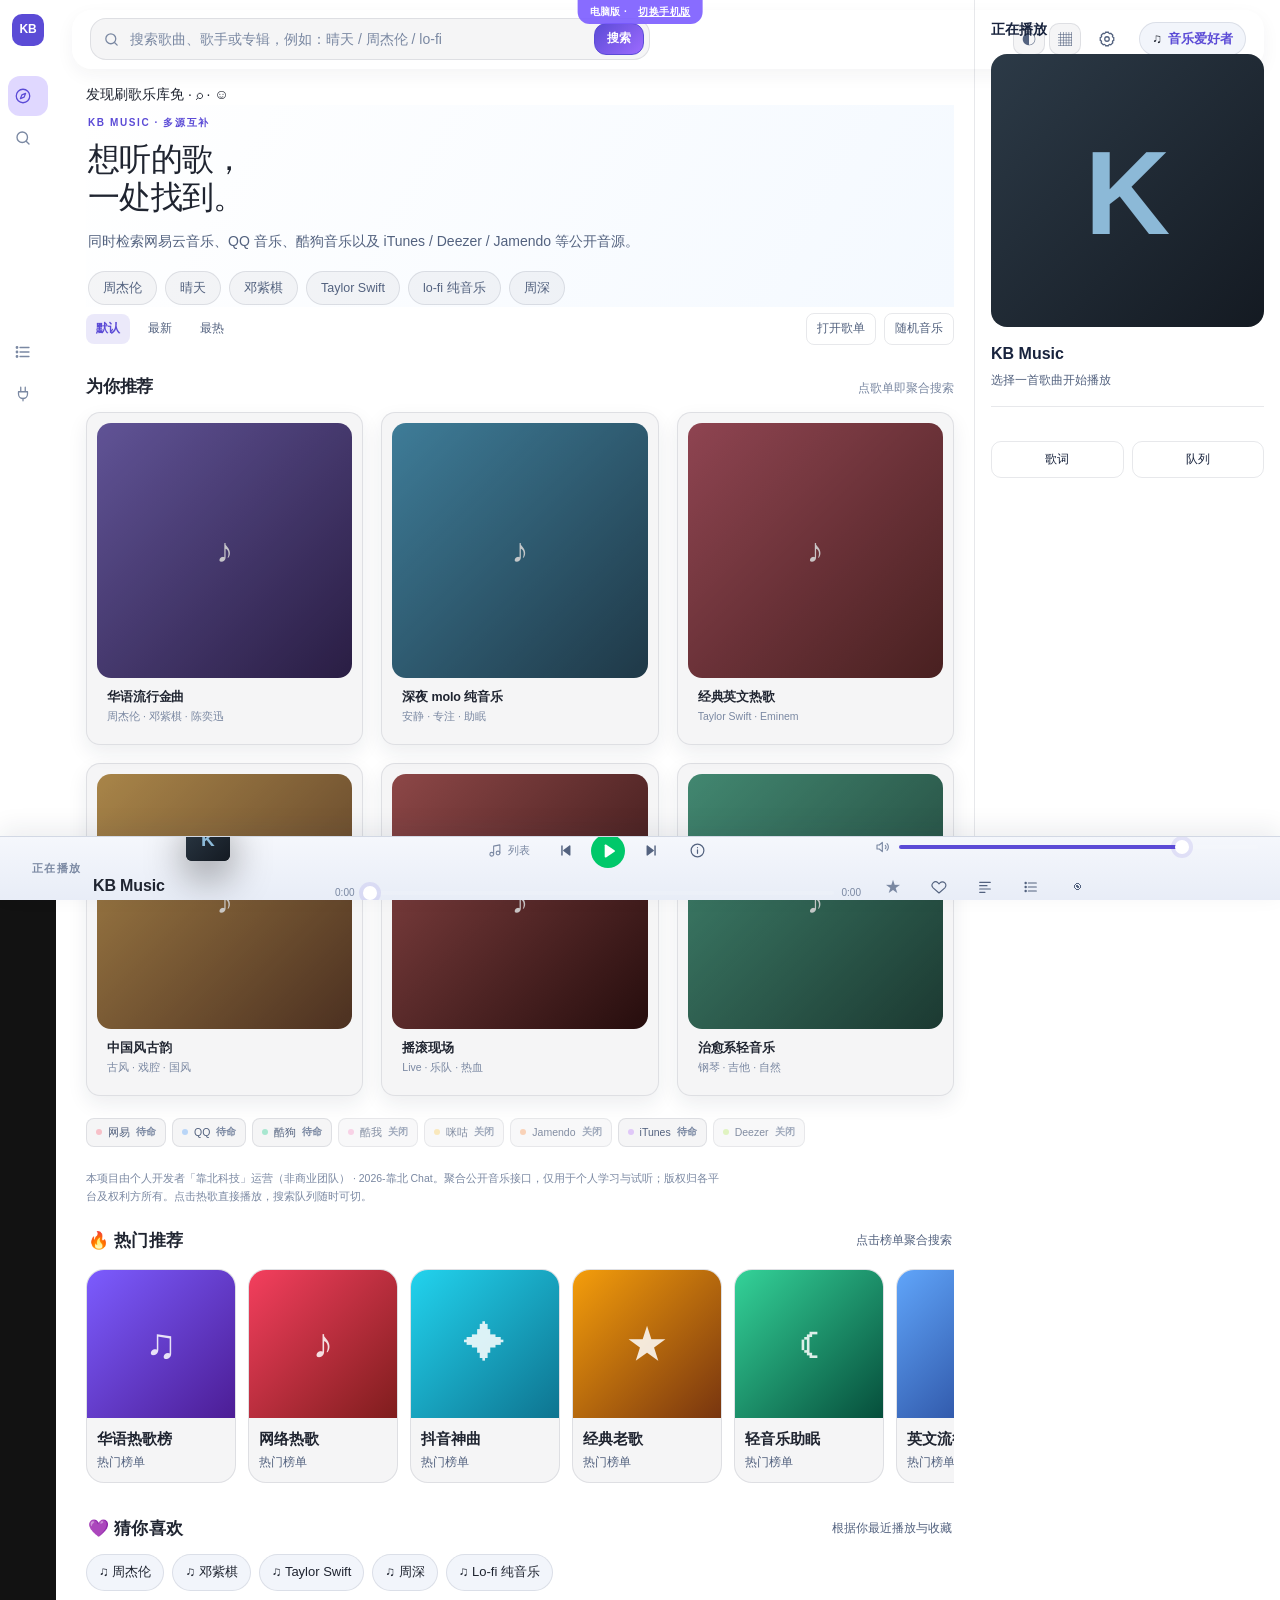
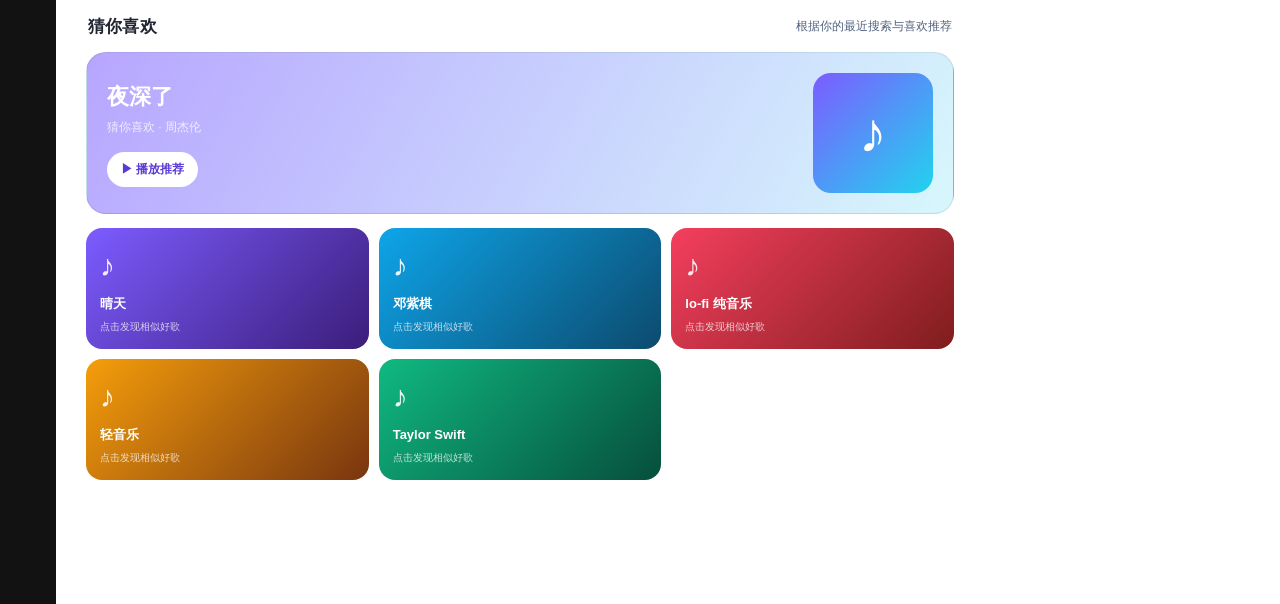
==== commit 675a28de: "KB Music v1.0.4：音乐库/搜索面板/镜像站同步" ====
--- a/kbmusic/index.html
+++ b/kbmusic/index.html
@@ -1034,7 +1034,7 @@
 body.kb-mobile-site .section-head__meta{display:none!important}
 body.kb-mobile-site .content{padding-left:14px!important;padding-right:14px!important}
 body.kb-mobile-site .kb-mobile-grid .kb-mg-list{gap:10px 4px}
-body.kb-mobile-site .kb-mobile-grid .kb-mg-icon{width:44px;height:44px}
+body.kb-mobile-site .kb-mobile-grid .kb-mg-icon{width:42px;height:42px}
 body.kb-mobile-site .shelf{grid-auto-columns:84px}
 body.kb-mobile-site .track-list .track-row{min-height:62px}
 
@@ -1075,9 +1075,9 @@
 body.kb-mobile-site .topbar .nick-chip,
 body.kb-mobile-site #kbWallpaperToggle{display:none!important}
 body.kb-mobile-site .topbar__actions{gap:6px!important}
-body.kb-mobile-site .kb-mobile-grid .kb-mg-list{width:100%!important;grid-template-columns:repeat(4,minmax(0,1fr))!important}
+body.kb-mobile-site .kb-mobile-grid .kb-mg-list{width:100%!important;grid-template-columns:repeat(3,minmax(0,1fr))!important;gap:12px 6px!important}
 body.kb-mobile-site .kb-mobile-grid .kb-mg-item{min-width:0!important;padding-left:2px;padding-right:2px}
-body.kb-mobile-site .kb-mobile-grid .kb-mg-icon{width:44px;height:44px}
+body.kb-mobile-site .kb-mobile-grid .kb-mg-icon{width:42px;height:42px}
 body.kb-mobile-site .shelf{width:100%!important;grid-auto-columns:86px!important;overflow-x:auto!important;padding-left:0!important;padding-right:0!important}
 body.kb-mobile-site .shelf-card{min-width:0!important}
 body.kb-mobile-site .kb-mobile-tabs{left:0!important;right:0!important;bottom:0!important;height:58px!important;z-index:95!important}
@@ -1088,6 +1088,111 @@
 body.kb-mobile-site .track-list .track-row{min-height:58px}
 body.kb-mobile-site .track-title{font-size:14px!important}
 body.kb-mobile-site .track-artist{font-size:11px!important}
+@media (max-width:360px){body.kb-mobile-site .kb-mobile-grid .kb-mg-list{grid-template-columns:repeat(2,minmax(0,1fr))!important}}
+body.kb-mobile-site .kb-mobile-tabs button{min-width:0!important;padding:0 2px!important}
+body.kb-mobile-site .topbar .icon-btn{width:34px!important;height:34px!important;font-size:16px!important}
+body.kb-mobile-site .topbar .kb-theme-tools{gap:6px!important}
+
+/* ===== 手机版首页：宅家 Radio + 私人专属好歌（基本对齐参考视频） ===== */
+body.kb-mobile-site #kbMobileTopTabs,
+body.kb-mobile-site #kbMobileGrid,
+body.kb-mobile-site #kbGuessYouLike,
+body.kb-mobile-site .shelf,
+body.kb-mobile-site .source-strip,
+body.kb-mobile-site .footnote{display:none!important}
+body.kb-mobile-site #discoverView > *:not(#kbMobileHome){display:none!important}
+body.kb-mobile-site .kb-mobile-home{display:block!important}
+.kb-mh-top{display:flex;align-items:center;gap:16px;padding:2px 2px 12px}
+.kb-mh-tab{font-size:15px;color:var(--muted)}
+.kb-mh-tab.is-on{font-size:19px;font-weight:800;color:var(--text)}
+.kb-mh-icons{margin-left:auto;font-size:13px;color:var(--muted)}
+.kb-mh-hero-row{display:flex;gap:10px;align-items:stretch}
+.kb-mh-hero{position:relative;flex:0 0 45%;min-height:132px;padding:12px;border-radius:18px;background:linear-gradient(140deg,#fff1e2,#ffe0cc);color:#4a3329}
+.kb-mh-hero b{font-size:18px;font-weight:800;display:block}
+.kb-mh-hero b i{font-style:normal;color:#e2673b}
+.kb-mh-hero small{display:block;margin-top:6px;font-size:11px;opacity:.85}
+.kb-mh-play{position:absolute;right:10px;bottom:10px;width:30px;height:30px;border-radius:50%;background:#ff7a3c;color:#fff;display:grid;place-items:center;font-size:12px}
+.kb-mh-covers{flex:1;display:flex;gap:10px;overflow-x:auto;scrollbar-width:none}
+.kb-mh-covers::-webkit-scrollbar{display:none}
+.kb-mh-cover{flex:0 0 88px;height:88px;border-radius:50%;display:flex;flex-direction:column;align-items:center;justify-content:center;color:#fff;text-align:center;padding:6px}
+.kb-mh-cover b{font-size:11px;line-height:1.2}
+.kb-mh-cover small{font-size:9px;opacity:.85;margin-top:3px}
+.kb-mh-note{margin-top:14px;font-size:11px;color:var(--muted)}
+.kb-mh-title{display:flex;align-items:center;gap:6px;width:100%;border:0;background:none;padding:0;margin:6px 0 12px;font-size:19px;font-weight:800;color:var(--text);cursor:pointer;text-align:left}
+.kb-mh-title span{font-size:13px;color:var(--accent)}
+.kb-mh-title i{margin-left:auto;font-style:normal;font-size:12px;font-weight:500;color:var(--muted)}
+.kb-mh-more{font-size:18px;color:var(--faint)}
+.kb-mh-top .kb-mh-tab{border:0;background:none;padding:0;cursor:pointer}
+.kb-mh-hero,.kb-mh-cover{border:0;cursor:pointer;font:inherit}
+.kb-mh-list{display:flex;flex-direction:column;gap:8px}
+.kb-mh-row{display:flex;align-items:center;gap:10px;width:100%;padding:8px;border:0;background:transparent;color:var(--text);text-align:left;cursor:pointer}
+.kb-mh-cover-sm{width:48px;height:48px;flex:none;border-radius:8px;background:var(--surface-2);display:grid;place-items:center;color:var(--faint)}
+.kb-mh-info{flex:1;min-width:0}
+.kb-mh-info b{display:block;font-size:14px;font-weight:700}
+.kb-mh-info small{display:block;font-size:11px;color:var(--muted);margin-top:2px}
+.kb-mh-info .kb-mh-desc{white-space:nowrap;overflow:hidden;text-overflow:ellipsis}
+.kb-mh-heart{font-size:18px;color:var(--faint)}
+body.kb-desktop-site .kb-mobile-home{display:none!important}
+
+/* ===== 形态转换：迷你条 → 全屏播放页 ===== */
+.player-bar{transition:height .44s cubic-bezier(.2,.9,.25,1),transform .44s cubic-bezier(.2,.9,.25,1),opacity .24s ease}
+.player-bar .player-cover{transition:transform .56s cubic-bezier(.2,.9,.25,1),box-shadow .44s ease}
+.player-bar.is-expanded{animation:kbMorphSheet .56s cubic-bezier(.2,.9,.25,1)}
+.player-bar.is-expanded .player-cover{animation:kbMorphCover .56s cubic-bezier(.2,.9,.25,1)}
+.player-bar.is-expanded .player-meta{animation:kbMorphMeta .48s cubic-bezier(.2,.9,.25,1) .06s both}
+@keyframes kbMorphSheet{from{transform:translateY(7%) scale(.985);opacity:.25}to{transform:none;opacity:1}}
+@keyframes kbMorphCover{from{transform:scale(.18) translateY(24%);opacity:.0}to{transform:none;opacity:1}}
+@keyframes kbMorphMeta{from{transform:translateY(14px);opacity:0}to{transform:none;opacity:1}}
+body.kb-morph-closing .player-bar{animation:kbMorphSheetOut .34s cubic-bezier(.2,.9,.25,1) both}
+@keyframes kbMorphSheetOut{from{transform:none;opacity:1}to{transform:translateY(8%) scale(.985);opacity:.2}}
+
+/* 桌面端：悬停弹性展开 */
+@media (min-width:960px){
+  body.kb-desktop-site .player-bar{height:64px!important}
+  body.kb-desktop-site .player-bar:not(.is-expanded):hover{height:84px!important;box-shadow:0 -14px 40px rgba(30,40,60,.14)!important}
+  body.kb-desktop-site .player-bar:not(.is-expanded):hover .player-cover{transform:scale(1.08)}
+  body.kb-desktop-site .player-bar:not(.is-expanded):hover .player-status-chip{opacity:1!important;transform:none!important}
+}
+
+/* ===== 歌词占满全屏（补全未定义的舞台样式 + 小屏适配） ===== */
+/* 舞台 DOM 在 JS 里创建但此前没有任何 CSS，导致歌词卡成小块 */
+#lyricDrawer.kb-stage{height:100dvh!important;max-height:100dvh!important;bottom:0!important;top:0!important;border-radius:0!important;display:flex;flex-direction:column;overflow:hidden}
+#lyricDrawer.kb-stage .lyric-head{flex:none;padding:calc(var(--safe-t) + 14px) 18px 10px}
+#lyricDrawer.kb-stage .lyric-body{flex:1;min-height:0;overflow-y:auto;padding:8vh 22px 12vh}
+#lyricDrawer.kb-stage .lyric-body p{margin:0 0 clamp(14px,2.6vh,26px);font-size:clamp(15px,4.2vw,18px);line-height:1.7}
+#lyricDrawer.kb-stage .lyric-body p.active,
+#lyricDrawer.kb-stage .lyric-body p.is-active{font-size:clamp(19px,5.6vw,26px);line-height:1.5}
+
+/* 唱片 + 唱臂 */
+#lyricDrawer .kb-lyric-art{position:relative;flex:none;width:min(46vw,190px);aspect-ratio:1;margin:min(6vh,26px) auto 6px;pointer-events:none}
+#lyricDrawer .kb-vinyl{position:relative;width:100%;height:100%;border-radius:50%;background:repeating-radial-gradient(circle at 50% 50%,#18181f 0 3px,#23232c 3px 5px);box-shadow:0 16px 40px rgba(0,0,0,.35),inset 0 0 0 6px #101018}
+#lyricDrawer .kb-vinyl-label{position:absolute;inset:28%;border-radius:50%;overflow:hidden;box-shadow:0 0 0 3px rgba(255,255,255,.08)}
+#lyricDrawer .kb-vinyl-label img{width:100%;height:100%;object-fit:cover;display:block}
+#lyricDrawer .kb-vinyl-hole{position:absolute;left:50%;top:50%;width:9%;height:9%;transform:translate(-50%,-50%);border-radius:50%;background:#0a0a10;box-shadow:0 0 0 2px rgba(255,255,255,.08)}
+#lyricDrawer .kb-tonearm{position:absolute;right:-8%;top:-10%;width:8%;height:54%;transform-origin:top center;transform:rotate(24deg);border-radius:6px;background:linear-gradient(180deg,#d8dbe2,#9aa0ad);box-shadow:0 4px 10px rgba(0,0,0,.25)}
+#lyricDrawer.kb-stage-playing .kb-vinyl{animation:kbVinylSpin 18s linear infinite}
+@keyframes kbVinylSpin{to{transform:rotate(360deg)}}
+
+/* 底部横幅：进度 + 时间 */
+#lyricDrawer .kb-lyric-banner{position:absolute;left:0;right:0;bottom:0;z-index:4;display:flex;align-items:center;gap:10px;padding:10px 18px calc(var(--safe-b) + 10px);background:linear-gradient(180deg,transparent,rgba(0,0,0,.28))}
+#lyricDrawer .kb-lyric-banner>img{width:44px;height:44px;border-radius:8px;object-fit:cover}
+#lyricDrawer .kb-stage-banner-meta{flex:1;min-width:0;display:flex;flex-direction:column;gap:2px}
+#lyricDrawer .kb-stage-banner-meta strong{font-size:13px;color:var(--text);white-space:nowrap;overflow:hidden;text-overflow:ellipsis}
+#lyricDrawer .kb-stage-banner-meta span{font-size:11px;color:var(--faint)}
+#lyricDrawer .kb-stage-banner-progress{position:absolute;left:0;right:0;top:0;height:2px;background:rgba(255,255,255,.16)}
+#lyricDrawer .kb-stage-banner-progress i{display:block;height:100%;width:0;background:var(--accent)}
+#lyricDrawer .kb-stage-time{font-size:11px;color:var(--faint);white-space:nowrap}
+
+/* 小屏：缩小唱片，保证歌词占满可视区 */
+@media (max-width:360px){
+  #lyricDrawer .kb-lyric-art{width:min(40vw,150px);margin-top:10px}
+  #lyricDrawer.kb-stage .lyric-body{padding:5vh 16px 15vh}
+}
+
+/* 单一性：歌词工具条只保留「词/大」一个用途开关，删除无翻译数据的「译」 */
+#lyricDrawer .kb-lyric-rail button[data-lyric-mode="trans"]{display:none!important}
+#lyricDrawer.kb-lyric-trans #lyricBody>.is-active::after{display:none!important}
+#lyricDrawer .kb-lyric-rail button{width:36px;height:36px;border-radius:50%;background:rgba(0,191,165,.22);border:1px solid rgba(255,255,255,.2);color:#fff;font-size:12px;font-weight:700;cursor:pointer}
 /* ---------- KB Music 有声书栏目 ---------- */
 .ab-searchbar{display:flex;gap:10px;margin:14px 0 12px;flex-wrap:wrap}
 .ab-searchbar input{flex:1;min-width:220px;height:42px;padding:0 14px;border:1px solid var(--line);border-radius:var(--r-input);background:var(--card);color:var(--text);font-size:13px;outline:none}
@@ -1437,7 +1542,7 @@
   </div>
   <div class='player-center'>
     <div class='controls'>
-      <button class='icon-btn' id='modeBtn' title='播放模式'>${icon('list')}<span>列表</span></button>
+      <button class='icon-btn' id='modeBtn' title='播放模式'>${icon('music')}<span>列表</span></button>
       <button class='icon-btn' id='prevBtn' title='上一首' aria-label='上一首'>${icon('prev')}</button>
       <button class='icon-btn' id='playBtn' title='播放 / 暂停' aria-label='播放 / 暂停'>${icon('play')}</button>
       <button class='icon-btn' id='nextBtn' title='下一首' aria-label='下一首'>${icon('next')}</button>
@@ -3000,7 +3105,7 @@
       playMode = playMode === 'list' ? 'loop' : (playMode === 'loop' ? 'shuffle' : 'list');
       const btn = $('#modeBtn');
       const label = playMode === 'list' ? '列表' : (playMode === 'loop' ? '循环' : '随机');
-      btn.innerHTML = icon(playMode === 'shuffle' ? 'music' : 'list') + '<span>' + label + '</span>';
+      btn.innerHTML = icon(playMode === 'shuffle' ? 'shuffle' : (playMode === 'loop' ? 'repeat' : 'music')) + '<span>' + label + '</span>';
       btn.classList.toggle('active', playMode !== 'list');
       toast('播放模式：' + label);
     });
@@ -4594,7 +4699,7 @@
 
   /* ---------- 更新提示（更新站版本检测） ---------- */
   var UPDATE_META_URL = 'https://k-dji.github.io/music/version.json';
-  var APP_VERSION = 24; // 当前网页版本序号
+  var APP_VERSION = 29; // 当前网页版本序号
 function checkUpdate() {
     fetch(UPDATE_META_URL + '?t=' + Date.now(), { cache: 'no-store' })
       .then(function (r) { return r.json(); })
@@ -4949,16 +5054,13 @@
   if (!$('.kb-lyric-rail', drawer)) {
     var rail = document.createElement('div');
     rail.className = 'kb-lyric-rail';
-    rail.innerHTML = '<button type="button" data-lyric-mode="list">词</button><button type="button" data-lyric-mode="trans">译</button><button type="button" data-lyric-mode="big">大</button>';
+    rail.innerHTML = '<button type="button" data-lyric-mode="toggle" aria-label="切换大歌词/列表">词</button>';
     drawer.appendChild(rail);
     rail.addEventListener('click', function (e) {
       var b = e.target.closest('[data-lyric-mode]');
       if (!b) return;
-      var mode = b.getAttribute('data-lyric-mode');
-      if (mode === 'big') { drawer.classList.remove('kb-lyric-list-mode', 'kb-lyric-trans'); return; }
-      drawer.classList.add('kb-lyric-list-mode');
-      if (mode === 'trans') drawer.classList.toggle('kb-lyric-trans');
-      else drawer.classList.remove('kb-lyric-trans');
+      drawer.classList.toggle('kb-lyric-list-mode');
+      b.textContent = drawer.classList.contains('kb-lyric-list-mode') ? '大' : '词';
     });
   }
 
@@ -5806,6 +5908,54 @@
     });
   }
 
+  /* ---------- 手机版首页：宅家 Radio + 私人专属好歌 ---------- */
+  function buildMobileHome() {
+    if ($('#kbMobileHome')) return;
+    var host = $('#discoverView');
+    if (!host) return;
+    var songs = [
+      { t: '晴', a: '汪苏泷', d: '破碎 推荐 - 我不允许没有人不知道这首歌 真的好...' },
+      { t: 'Memories', a: 'TRA$H', d: '崩崩崩不住了 推荐 - 随笔一一山海 感觉写得挺...' },
+      { t: '爱人错过', a: '告五人', d: '私人专属好歌 推荐 - 告五人' },
+      { t: 'Second Play Secret Place', a: '砧板铃薯', d: '宝藏音乐故事 - 为你推荐' },
+      { t: 'Changing Night', a: '夏瀚宇', d: '潮流音榜 - 星 Crossing Night' },
+      { t: 'Baby, Don\'t Cry (英文版)', a: 'IN-K', d: '私人心歌好 - Baby, Don\'t Cry (英文版)' }
+    ];
+    var covers = [
+      { t: '宅家 RadiO', c: '#ffb37b', s: 'Story · Taylor Swift' },
+      { t: '私人雷达', c: '#7bdcc9', s: '根据口味生成' },
+      { t: '潮流音榜', c: '#f7b7c8', s: '每周更新' },
+      { t: '宝藏故事', c: '#9bb8ff', s: '故事电台' }
+    ];
+    var box = document.createElement('section');
+    box.className = 'kb-mobile-home';
+    box.id = 'kbMobileHome';
+    box.innerHTML = '<div class="kb-mh-top"><button type="button" class="kb-mh-tab is-on" data-mh-tab="discover">发现</button><button type="button" class="kb-mh-tab" data-mh-tab="free">免费听</button><button type="button" class="kb-mh-tab" data-mh-tab="library">乐库</button></div>' +
+      '<div class="kb-mh-hero-row"><button type="button" class="kb-mh-hero" data-mh="Taylor Swift"><b>宅家 <i>RadiO</i> ⇄</b><small>Story · Taylor Swift</small><span class="kb-mh-play">▶</span></button>' +
+      '<div class="kb-mh-covers">' + covers.map(function (c) {
+        return '<button type="button" class="kb-mh-cover" data-mh="' + esc(c.t.replace('RadiO', 'Taylor Swift')) + '" style="background:linear-gradient(135deg,' + c.c + ',' + c.c + 'cc)"><b>' + esc(c.t) + '</b><small>' + esc(c.s) + '</small></button>';
+      }).join('') + '</div></div>' +
+      '<div class="kb-mh-note">宝藏音乐故事 · 为你推荐</div>' +
+      '<button type="button" class="kb-mh-title" data-mh="推荐好歌">私人专属好歌 <span>▶</span><i>发现更多 ›</i></button>' +
+      '<div class="kb-mh-list">' + songs.map(function (s) {
+        return '<button class="kb-mh-row" data-mh="' + esc(s.t) + '"><span class="kb-mh-cover-sm">♪</span><span class="kb-mh-info"><b>' + esc(s.t) + '</b><small>' + esc(s.a) + '</small><small class="kb-mh-desc">' + esc(s.d) + '</small></span><span class="kb-mh-more">›</span></button>';
+      }).join('') + '</div>';
+    host.insertBefore(box, host.firstChild);
+    box.addEventListener('click', function (e) {
+      var api = window.KBMusicAPI;
+      var tab = e.target.closest('[data-mh-tab]');
+      if (tab && api && api.setView) {
+        var kind = tab.getAttribute('data-mh-tab');
+        $$('.kb-mh-tab', box).forEach(function (x) { x.classList.toggle('is-on', x === tab); });
+        if (kind === 'free') { var fb = $('#freeOnlyBtn'); if (fb && !fb.classList.contains('active')) fb.click(); }
+        api.setView(kind === 'library' ? 'favorites' : (kind === 'free' ? 'search' : 'discover'));
+        return;
+      }
+      var b = e.target.closest('[data-mh]');
+      if (b && api && api.doSearch) api.doSearch(b.getAttribute('data-mh'));
+    });
+  }
+
   /* ---------- 手机版：顶部标签 + 网易云式个人页头 ---------- */
   function buildMobileShell() {
     if (!$('#kbMobileTopTabs')) {
@@ -5840,7 +5990,7 @@
       ['♫', '华语流行', '#ff8a9b', '周杰伦'], ['☾', '深夜电台', '#7c8cff', 'lo-fi 纯音乐'],
       ['★', '热歌榜', '#ffb45c', '热门 金曲'], ['❀', '古风国风', '#5fd3a6', '中国风 古风'],
       ['⚡', '摇滚现场', '#ff7a6b', '摇滚 现场'], ['✿', '治愈轻音', '#5ac8e8', '治愈 轻音乐'],
-      ['♪', '欧美热歌', '#b08cff', 'Taylor Swift'], ['◉', ' personal 私藏', '#f4a6d0', '我的收藏']
+      ['♪', '欧美热歌', '#b08cff', 'Taylor Swift'], ['◉', '私藏歌单', '#f4a6d0', '我的收藏']
     ];
     var box = document.createElement('section');
     box.className = 'section kb-mobile-grid';
@@ -6252,8 +6402,46 @@
       refreshStars();
     }, 1800);
   }
+  /* ---------- 形态转换：迷你条 → 全屏 / 下滑收起回弹 ---------- */
+  function hookMorphPlayer() {
+    var bar = $('#playerBar');
+    if (!bar || bar.dataset.morphHook) return;
+    bar.dataset.morphHook = '1';
+    var collapse = $('#playerCollapseBtn');
+    if (collapse) collapse.addEventListener('click', function () {
+      document.body.classList.add('kb-morph-closing');
+      setTimeout(function () { document.body.classList.remove('kb-morph-closing'); }, 340);
+    });
+    var startY = null, lastY = null, lastT = 0;
+    bar.addEventListener('touchstart', function (e) {
+      if (!bar.classList.contains('is-expanded')) return;
+      startY = e.touches[0].clientY; lastY = startY; lastT = Date.now();
+    }, { passive: true });
+    bar.addEventListener('touchmove', function (e) {
+      if (startY === null) return;
+      lastY = e.touches[0].clientY;
+      var dy = lastY - startY;
+      if (dy > 0) {
+        bar.style.transform = 'translateY(' + Math.min(dy * .55, 130) + 'px)';
+        bar.style.opacity = String(Math.max(.35, 1 - dy / 720));
+      }
+    }, { passive: true });
+    bar.addEventListener('touchend', function () {
+      if (startY === null) return;
+      var dy = lastY - startY;
+      var velocity = dy / Math.max(1, Date.now() - lastT);
+      bar.style.transform = ''; bar.style.opacity = ''; startY = null;
+      if (dy > 140 || velocity > .55) {
+        document.body.classList.add('kb-morph-closing');
+        setTimeout(function () { document.body.classList.remove('kb-morph-closing'); }, 340);
+        var btn = $('#playerCollapseBtn');
+        if (btn) btn.click();
+      }
+    }, { passive: true });
+  }
+
   function boot() {
-    buildThemeTools(); hookUpdateBall(); addViews(); addNav(); addRankView(); buildMobileShell(); buildMobileGrid(); addPlayerStar(); buildSearchPanel(); buildGuessYouLike(); bindLibActions(); hookLyricsAnywhere(); hookFunButtons(); branchPrompt(); hookRecent(); renderNavCounts();
+    buildThemeTools(); hookUpdateBall(); addViews(); addNav(); addRankView(); buildMobileShell(); buildMobileHome(); buildMobileGrid(); addPlayerStar(); buildSearchPanel(); buildGuessYouLike(); bindLibActions(); hookLyricsAnywhere(); hookFunButtons(); branchPrompt(); hookRecent(); hookMorphPlayer(); renderNavCounts();
     var pm = location.pathname.match(/\/p\/([A-Za-z0-9_-]+)\/?$/);
     if (!pm) {
       var qs = new URLSearchParams(location.search).get('share');
@@ -6283,6 +6471,12 @@
   else setTimeout(boot, 800);
 })();
 </script>
+
+
+
+
+
+
 
 
 
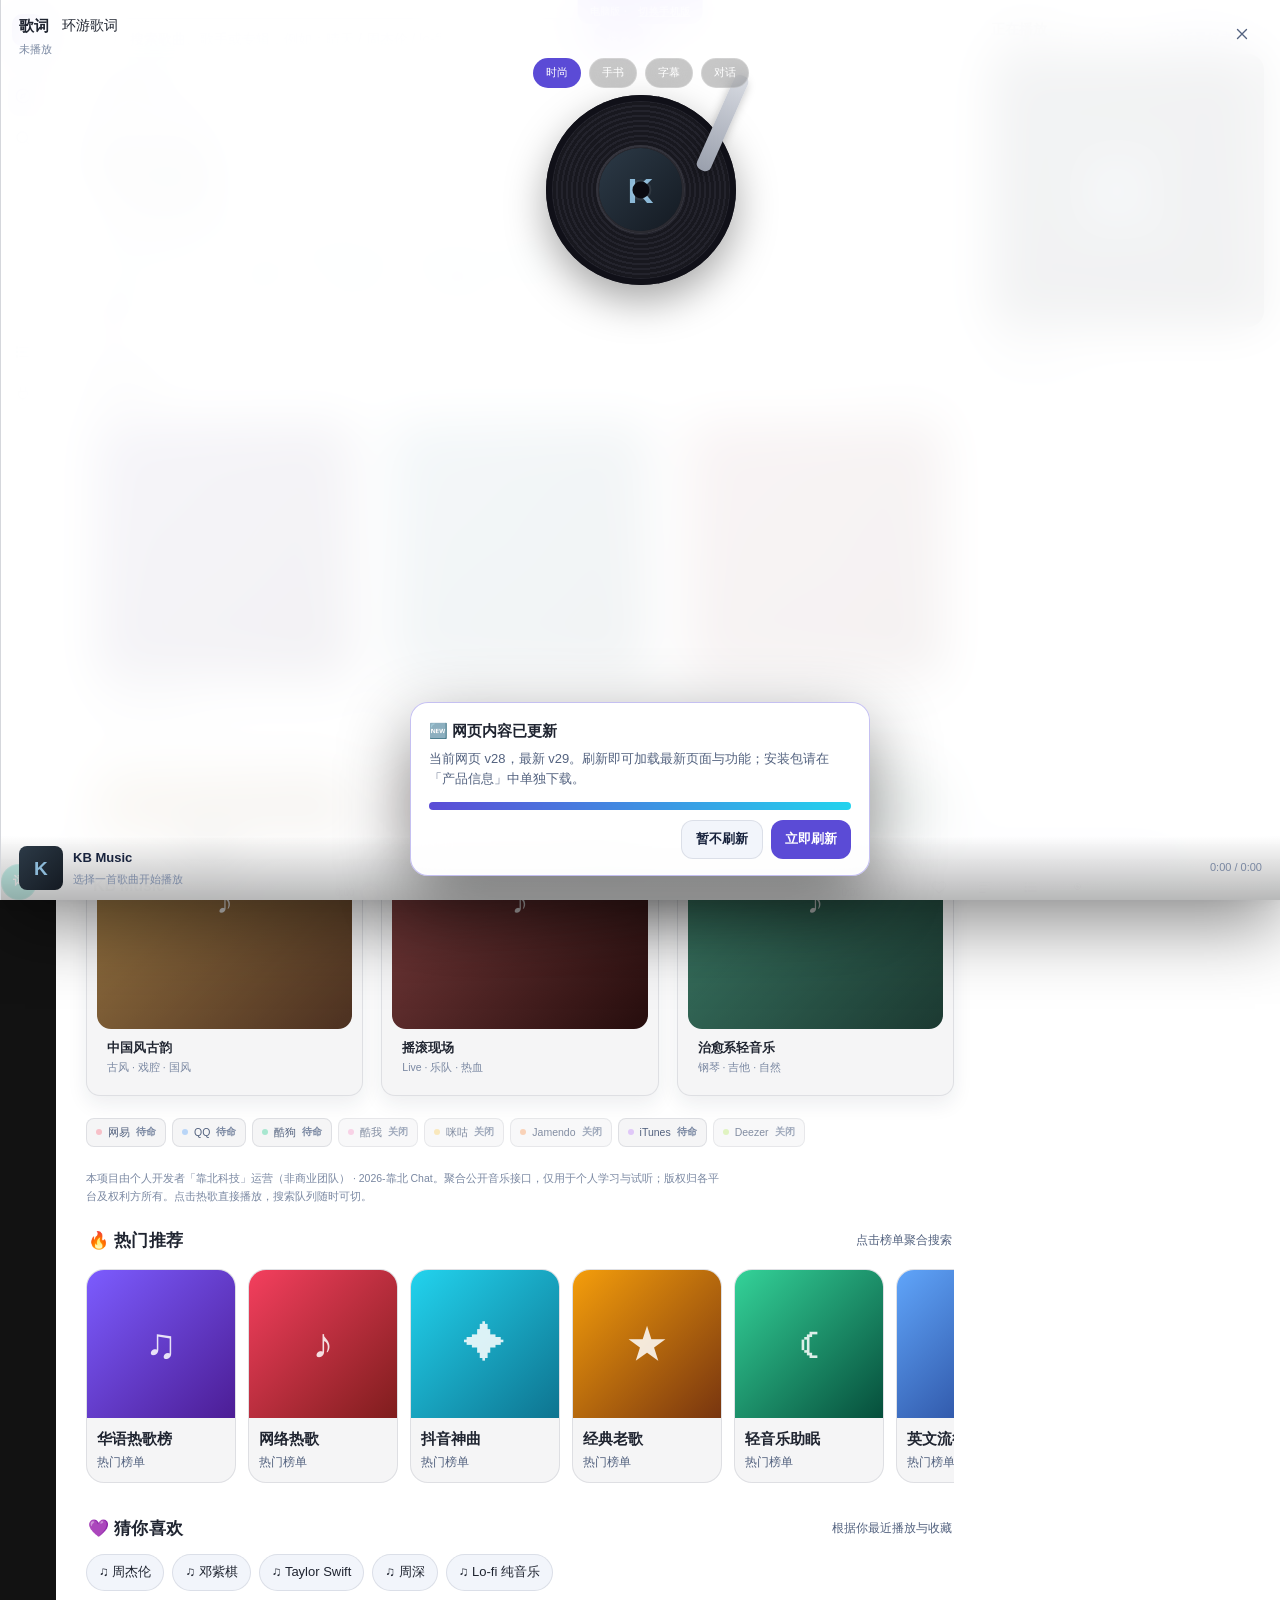
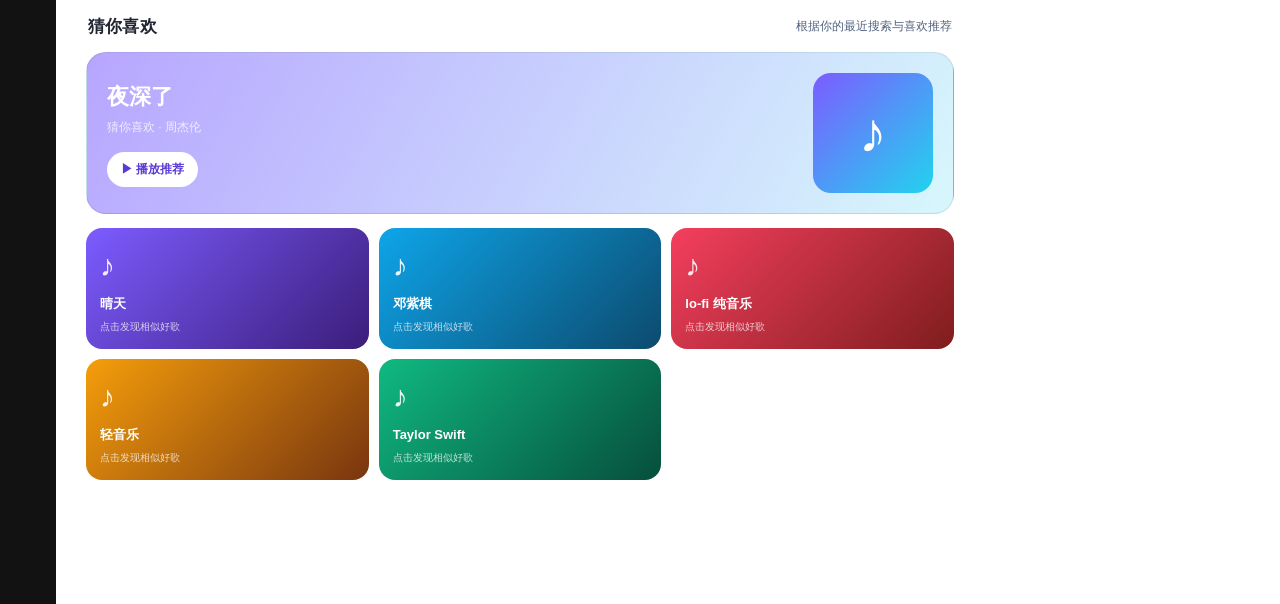
==== commit 27c9125f: "KB Music v1.0.4：音乐库/搜索面板/镜像站同步" ====
--- a/kbmusic/index.html
+++ b/kbmusic/index.html
@@ -1156,7 +1156,7 @@
 
 /* ===== 歌词占满全屏（补全未定义的舞台样式 + 小屏适配） ===== */
 /* 舞台 DOM 在 JS 里创建但此前没有任何 CSS，导致歌词卡成小块 */
-#lyricDrawer.kb-stage{height:100dvh!important;max-height:100dvh!important;bottom:0!important;top:0!important;border-radius:0!important;display:flex;flex-direction:column;overflow:hidden}
+body.kb-mobile-site #lyricDrawer.kb-stage,#lyricDrawer.kb-stage{position:fixed!important;inset:0!important;top:0!important;left:0!important;right:0!important;bottom:0!important;width:100%!important;height:100dvh!important;max-height:100dvh!important;border-radius:0!important;display:flex!important;flex-direction:column;overflow:hidden;z-index:200!important}
 #lyricDrawer.kb-stage .lyric-head{flex:none;padding:calc(var(--safe-t) + 14px) 18px 10px}
 #lyricDrawer.kb-stage .lyric-body{flex:1;min-height:0;overflow-y:auto;padding:8vh 22px 12vh}
 #lyricDrawer.kb-stage .lyric-body p{margin:0 0 clamp(14px,2.6vh,26px);font-size:clamp(15px,4.2vw,18px);line-height:1.7}
@@ -4699,7 +4699,7 @@
 
   /* ---------- 更新提示（更新站版本检测） ---------- */
   var UPDATE_META_URL = 'https://k-dji.github.io/music/version.json';
-  var APP_VERSION = 29; // 当前网页版本序号
+  var APP_VERSION = 28; // 当前网页版本序号
 function checkUpdate() {
     fetch(UPDATE_META_URL + '?t=' + Date.now(), { cache: 'no-store' })
       .then(function (r) { return r.json(); })
@@ -6484,6 +6484,7 @@
 
 
 
+
 <script>
 /* KB Music 配色主题系统 SCRIPT：来源 KB Chat 背景样式参考库 */
 (function () {
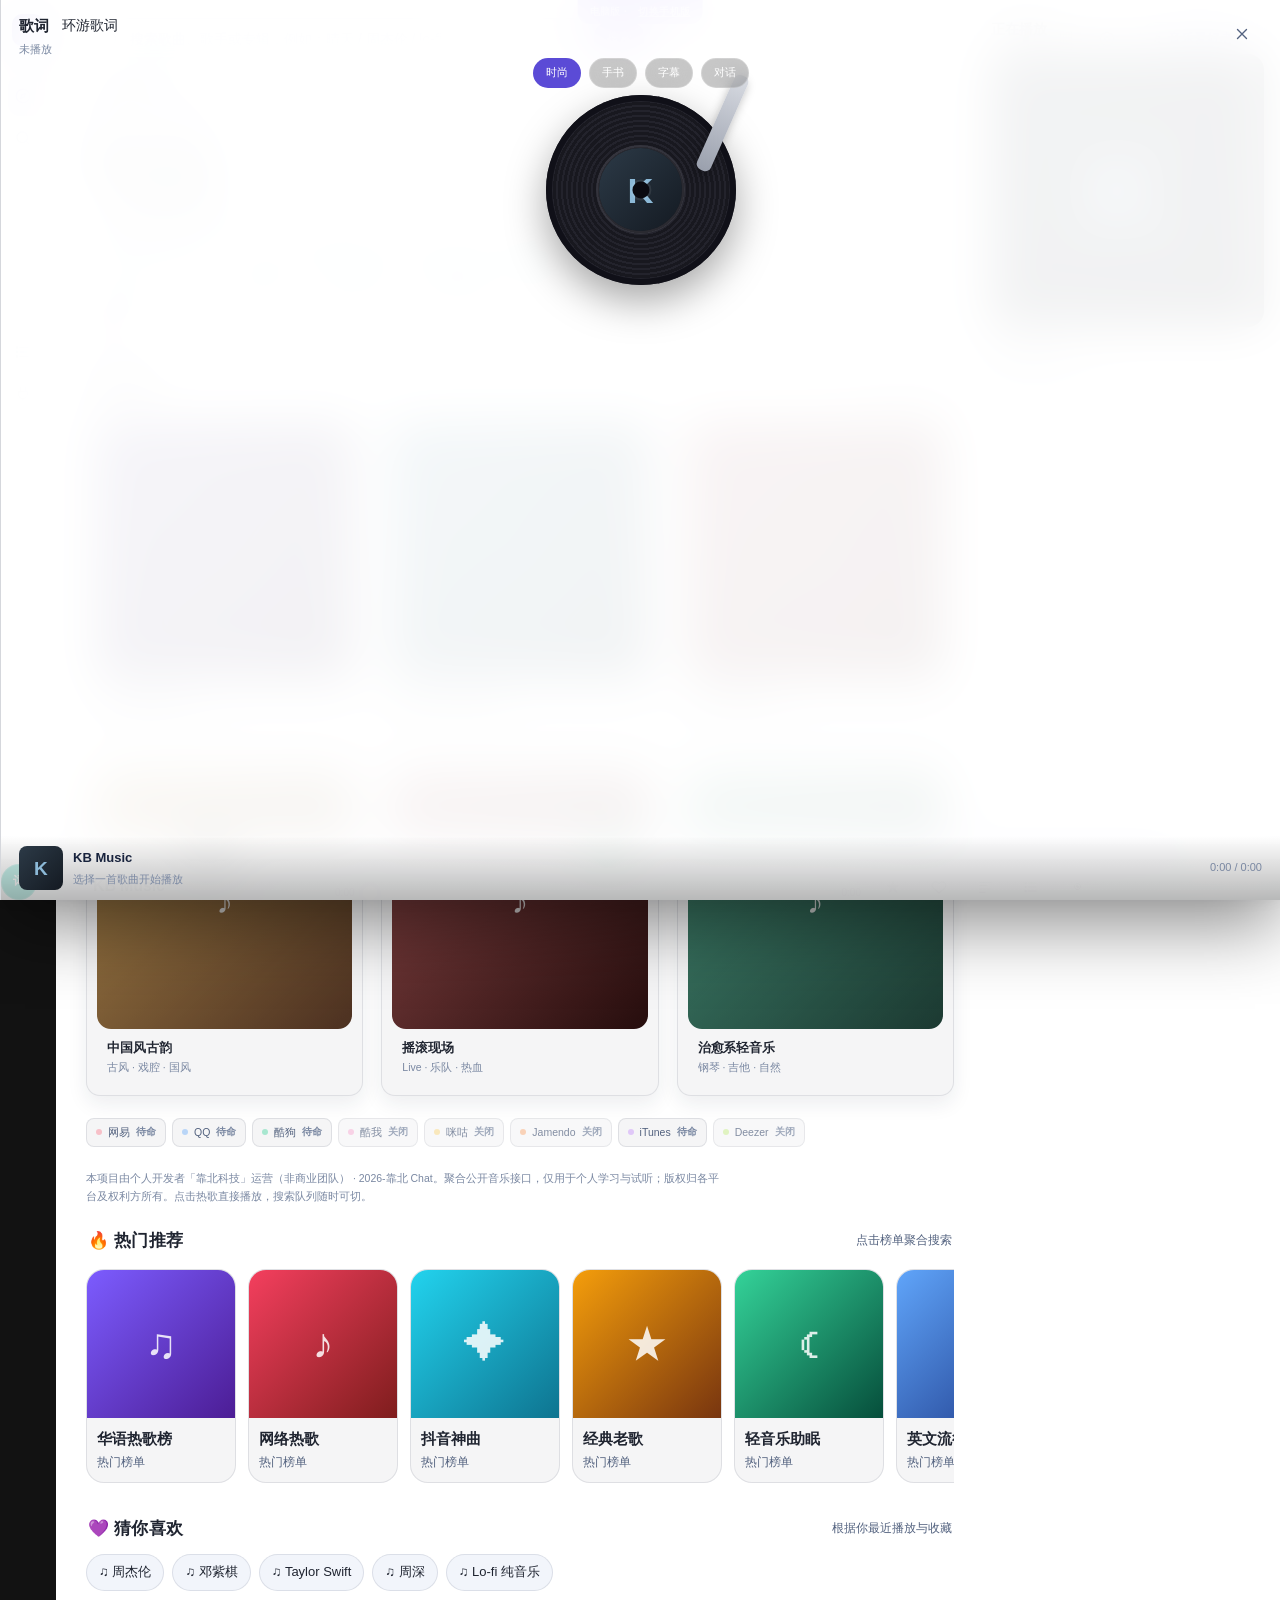
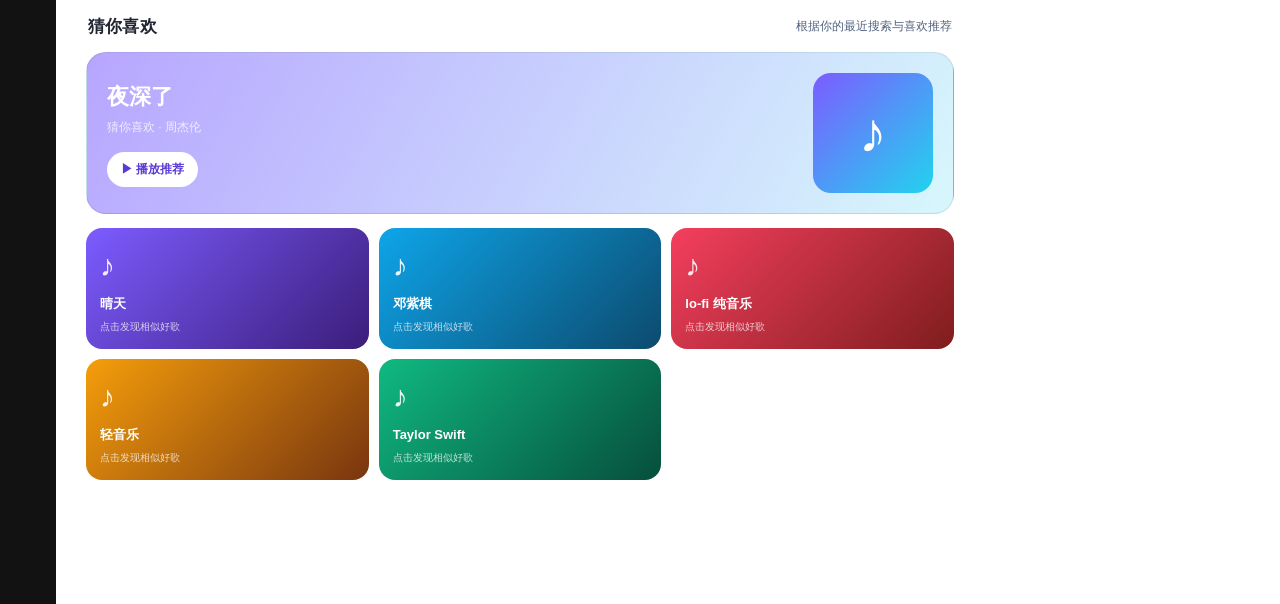
==== commit 9d74e664: "KB Music v1.0.4：音乐库/搜索面板/镜像站同步" ====
--- a/kbmusic/index.html
+++ b/kbmusic/index.html
@@ -4699,7 +4699,7 @@
 
   /* ---------- 更新提示（更新站版本检测） ---------- */
   var UPDATE_META_URL = 'https://k-dji.github.io/music/version.json';
-  var APP_VERSION = 28; // 当前网页版本序号
+  var APP_VERSION = 29; // 当前网页版本序号
 function checkUpdate() {
     fetch(UPDATE_META_URL + '?t=' + Date.now(), { cache: 'no-store' })
       .then(function (r) { return r.json(); })
